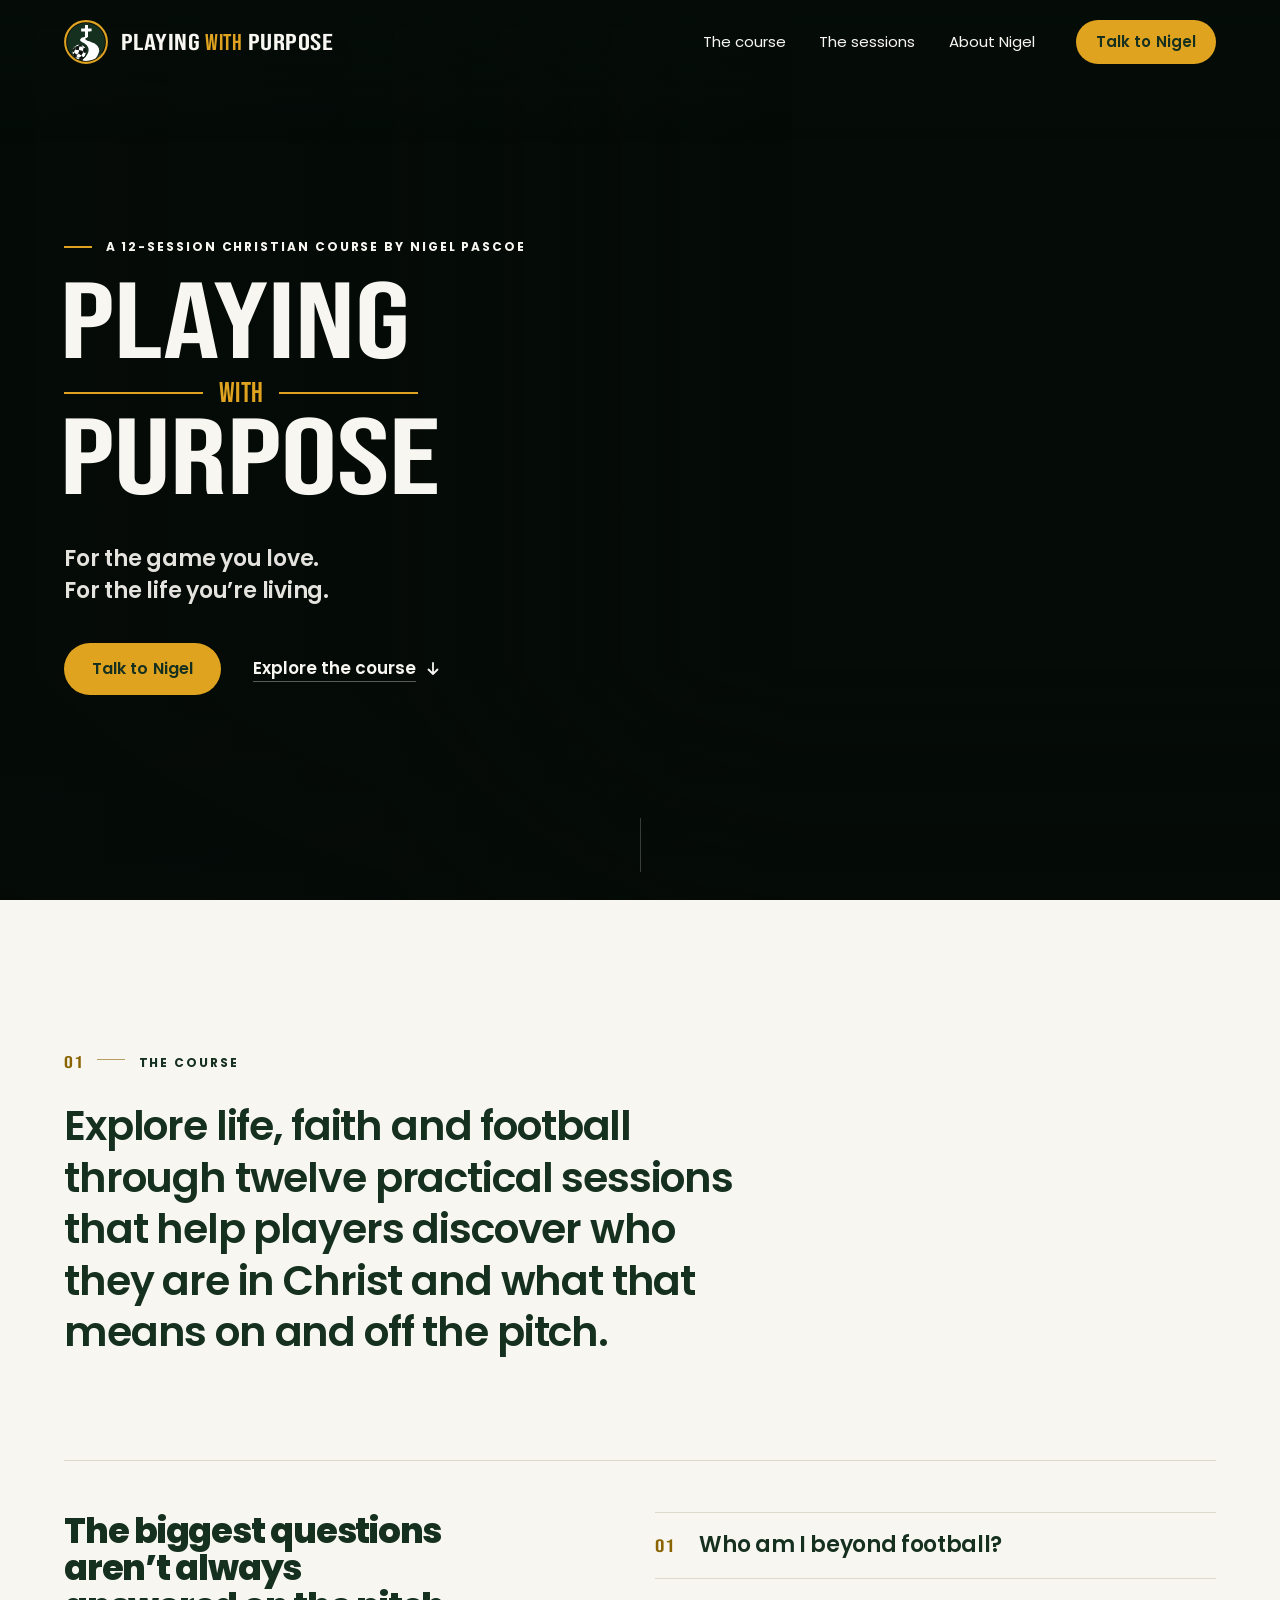
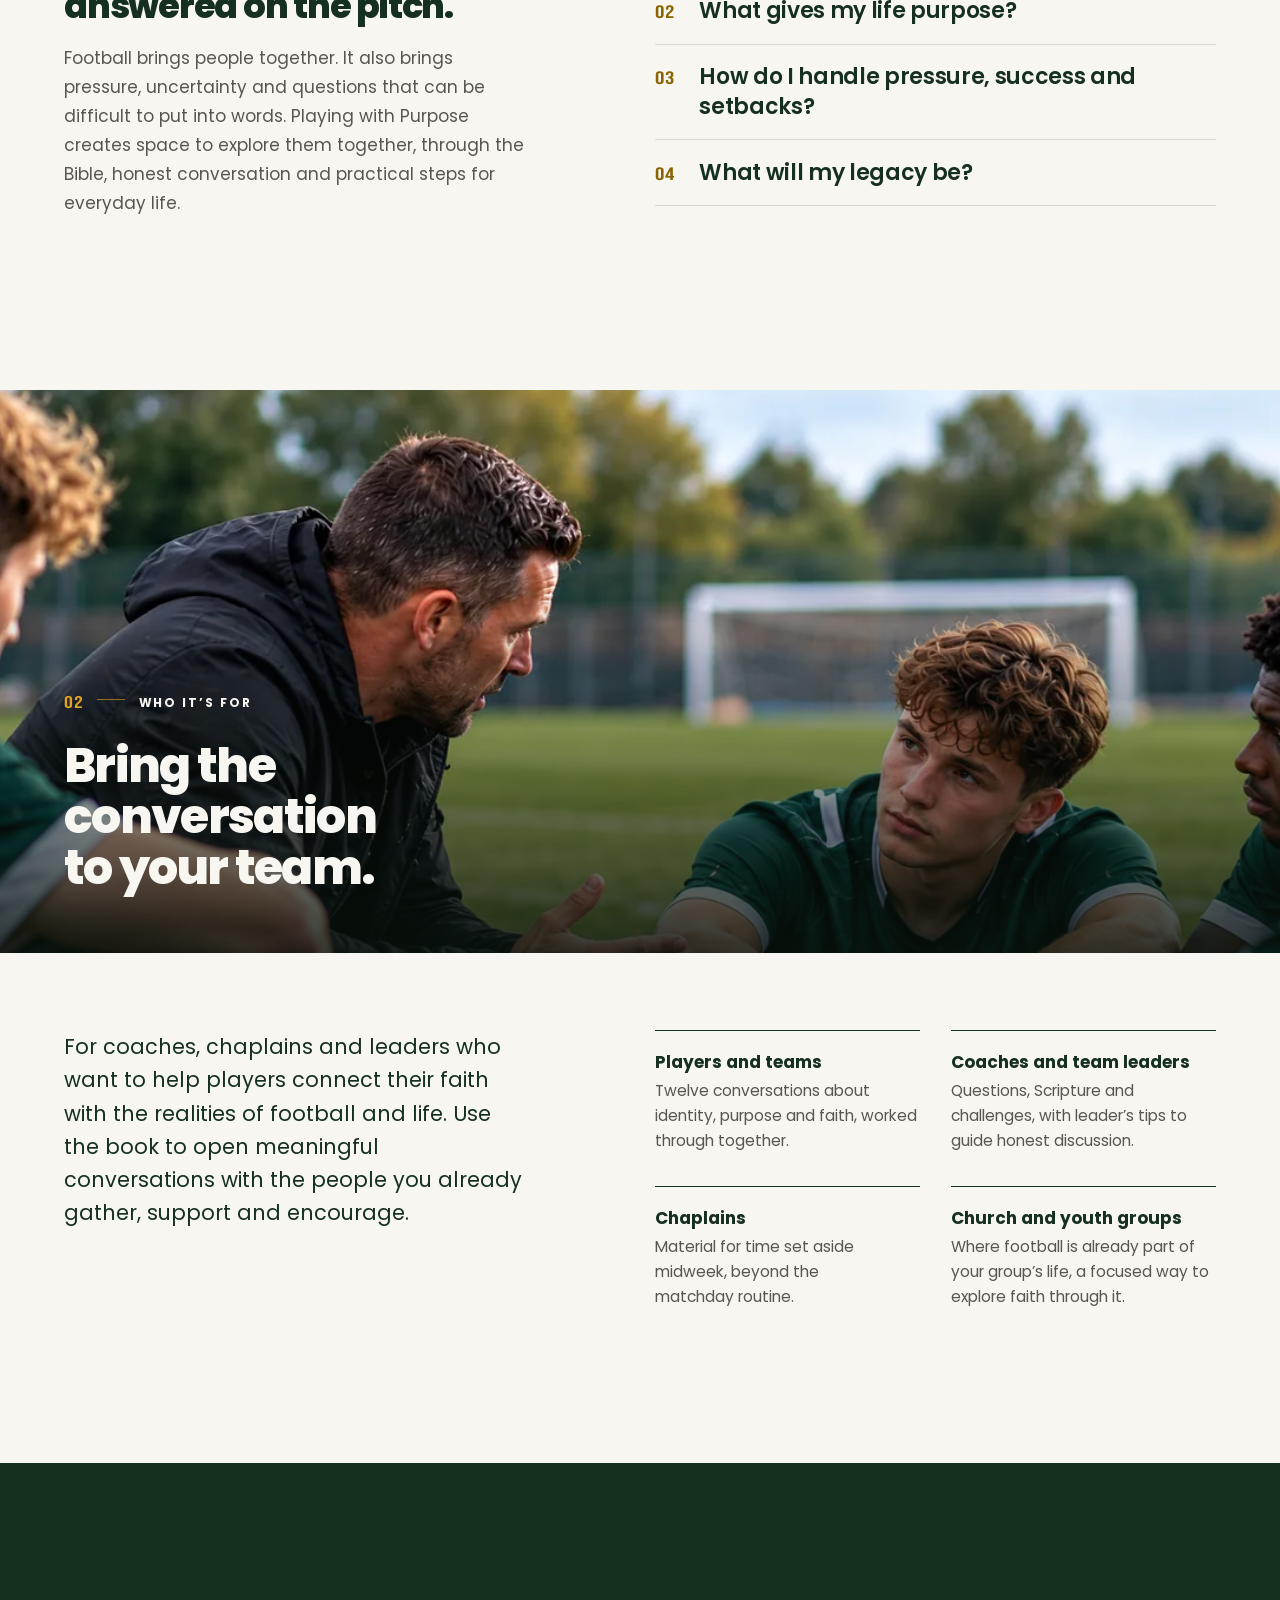
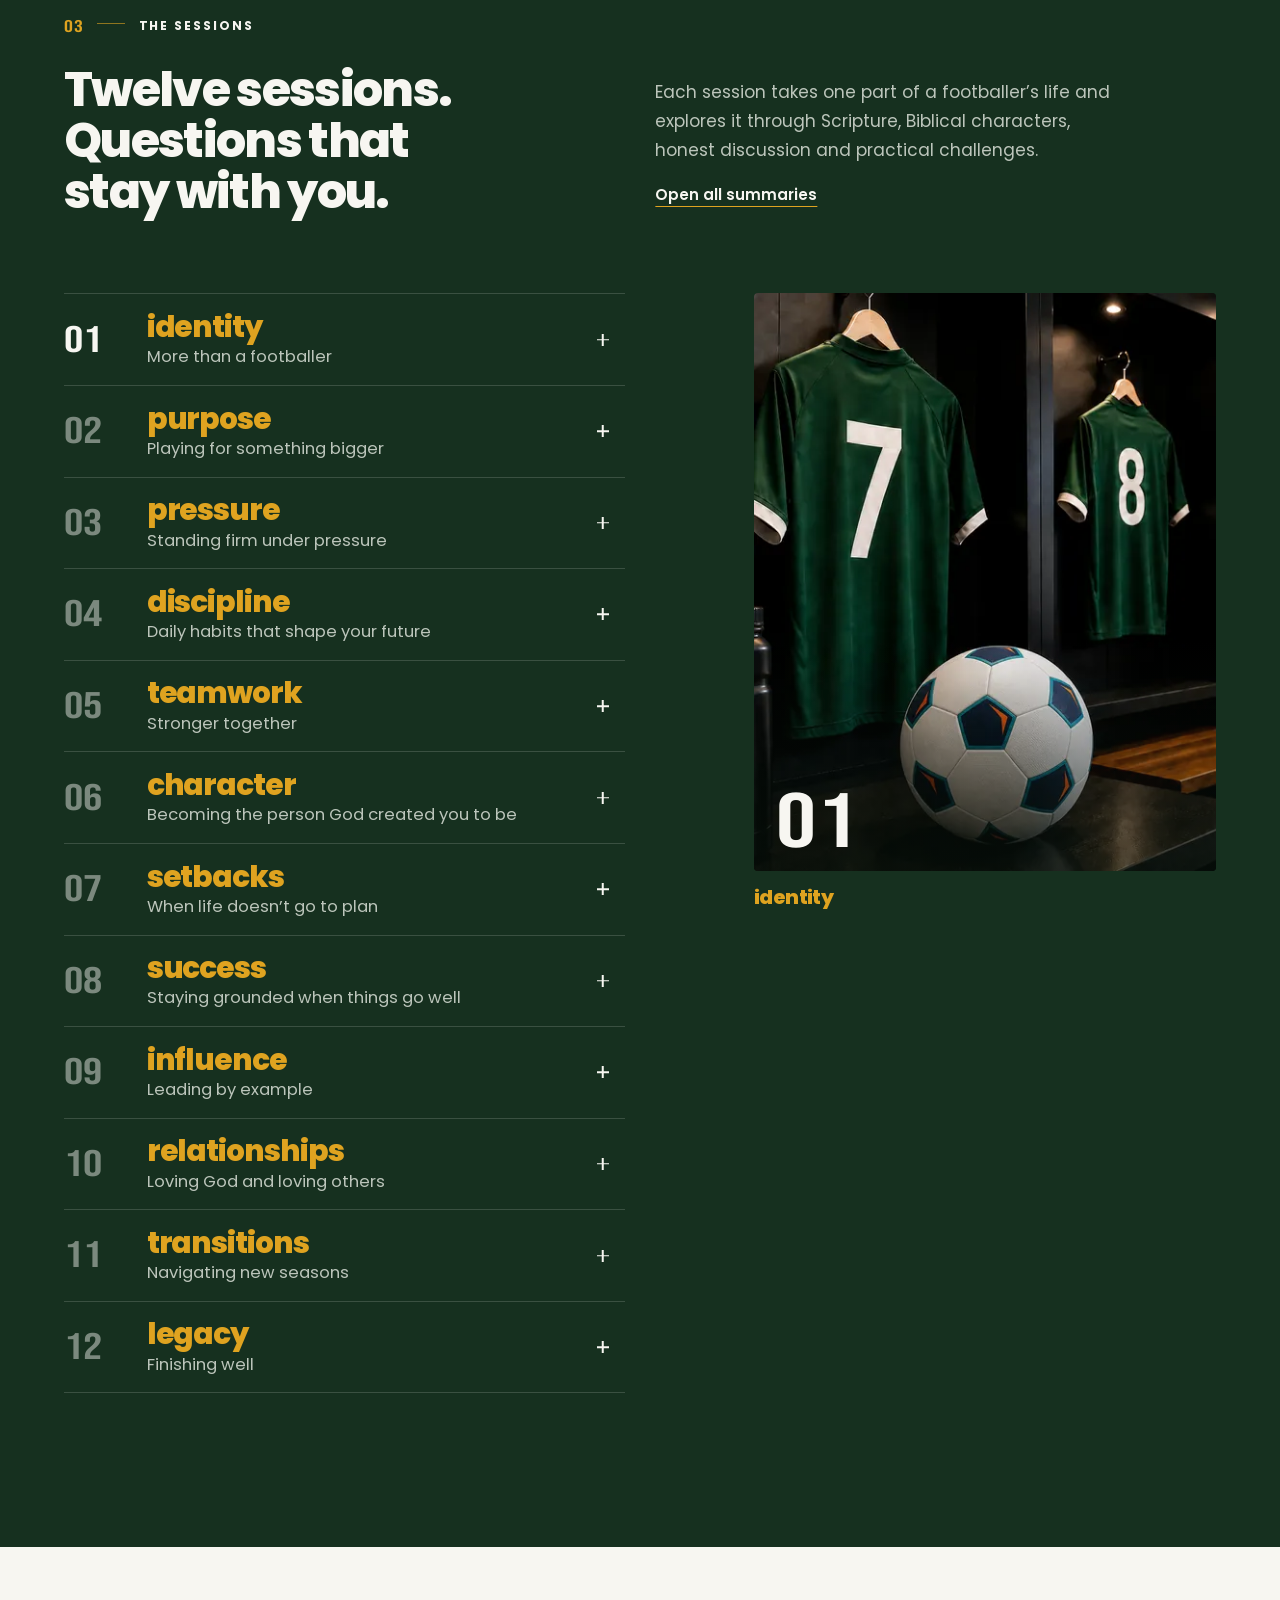
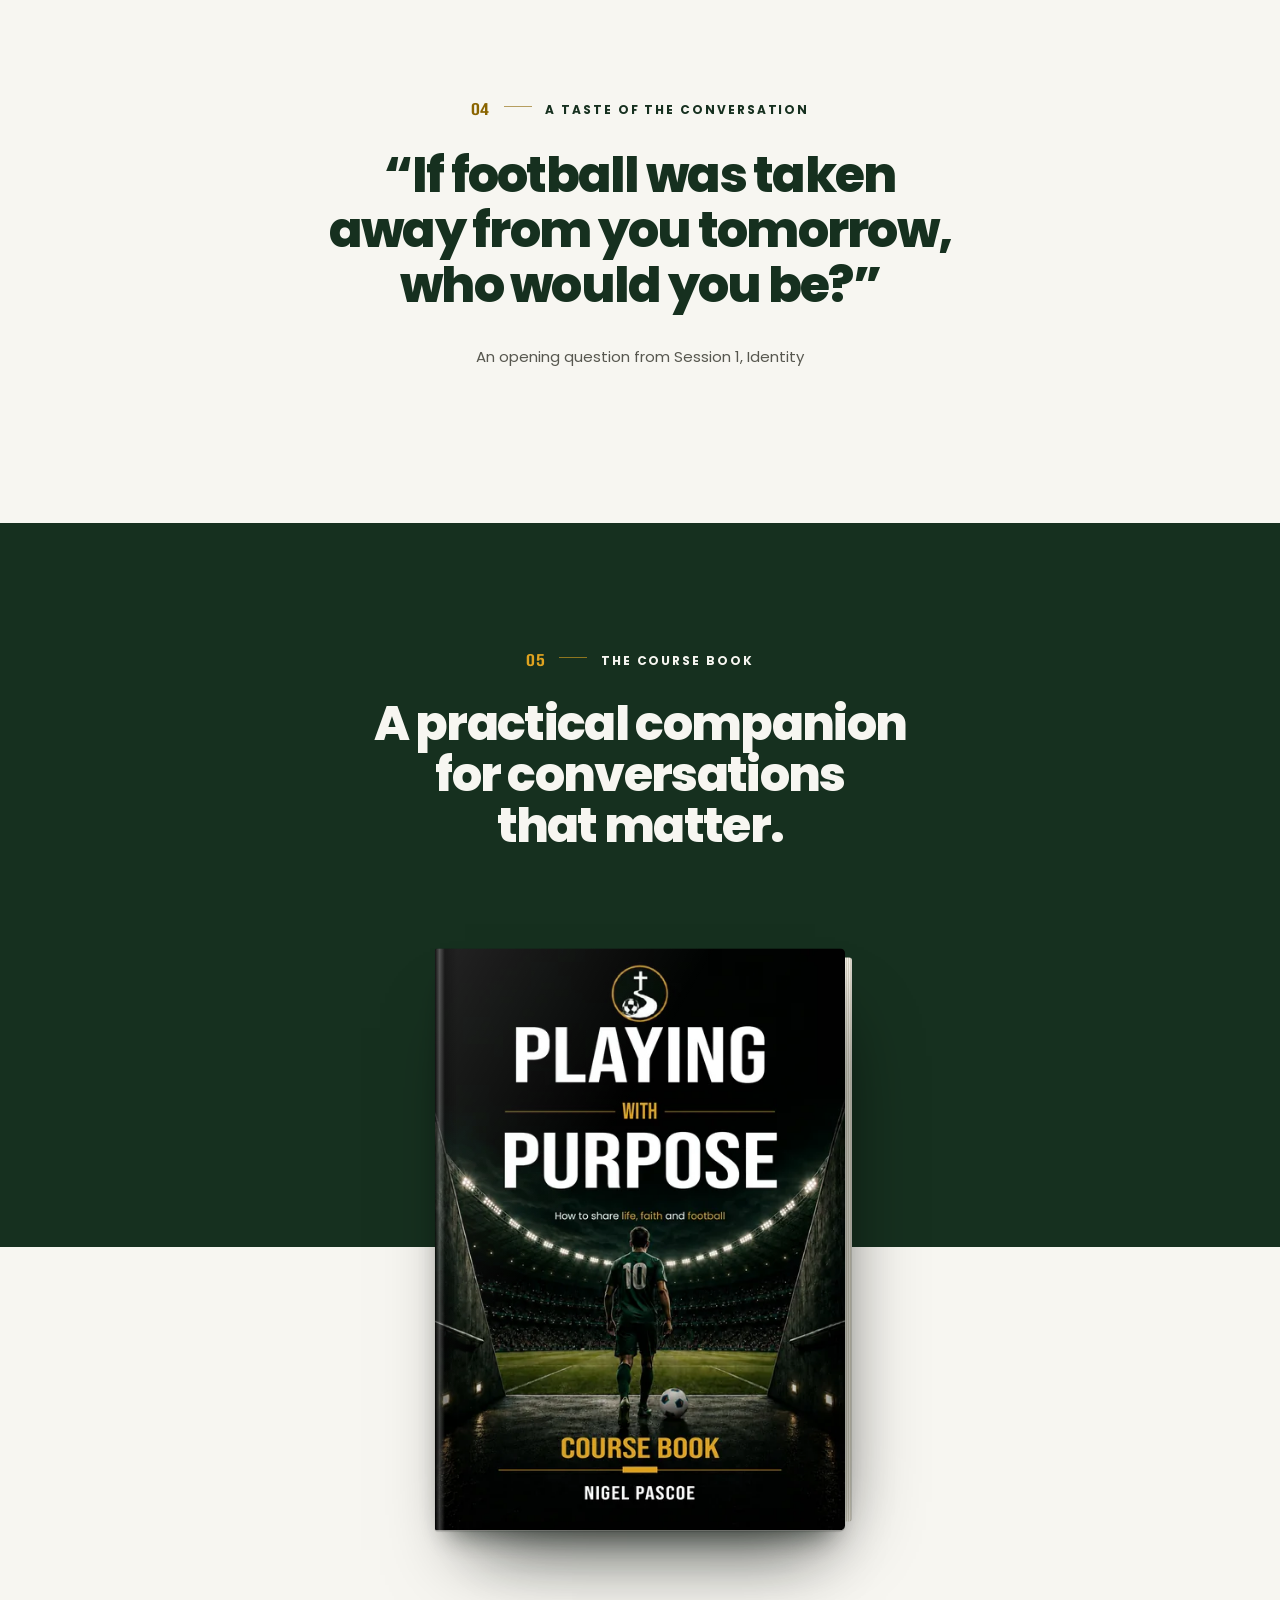
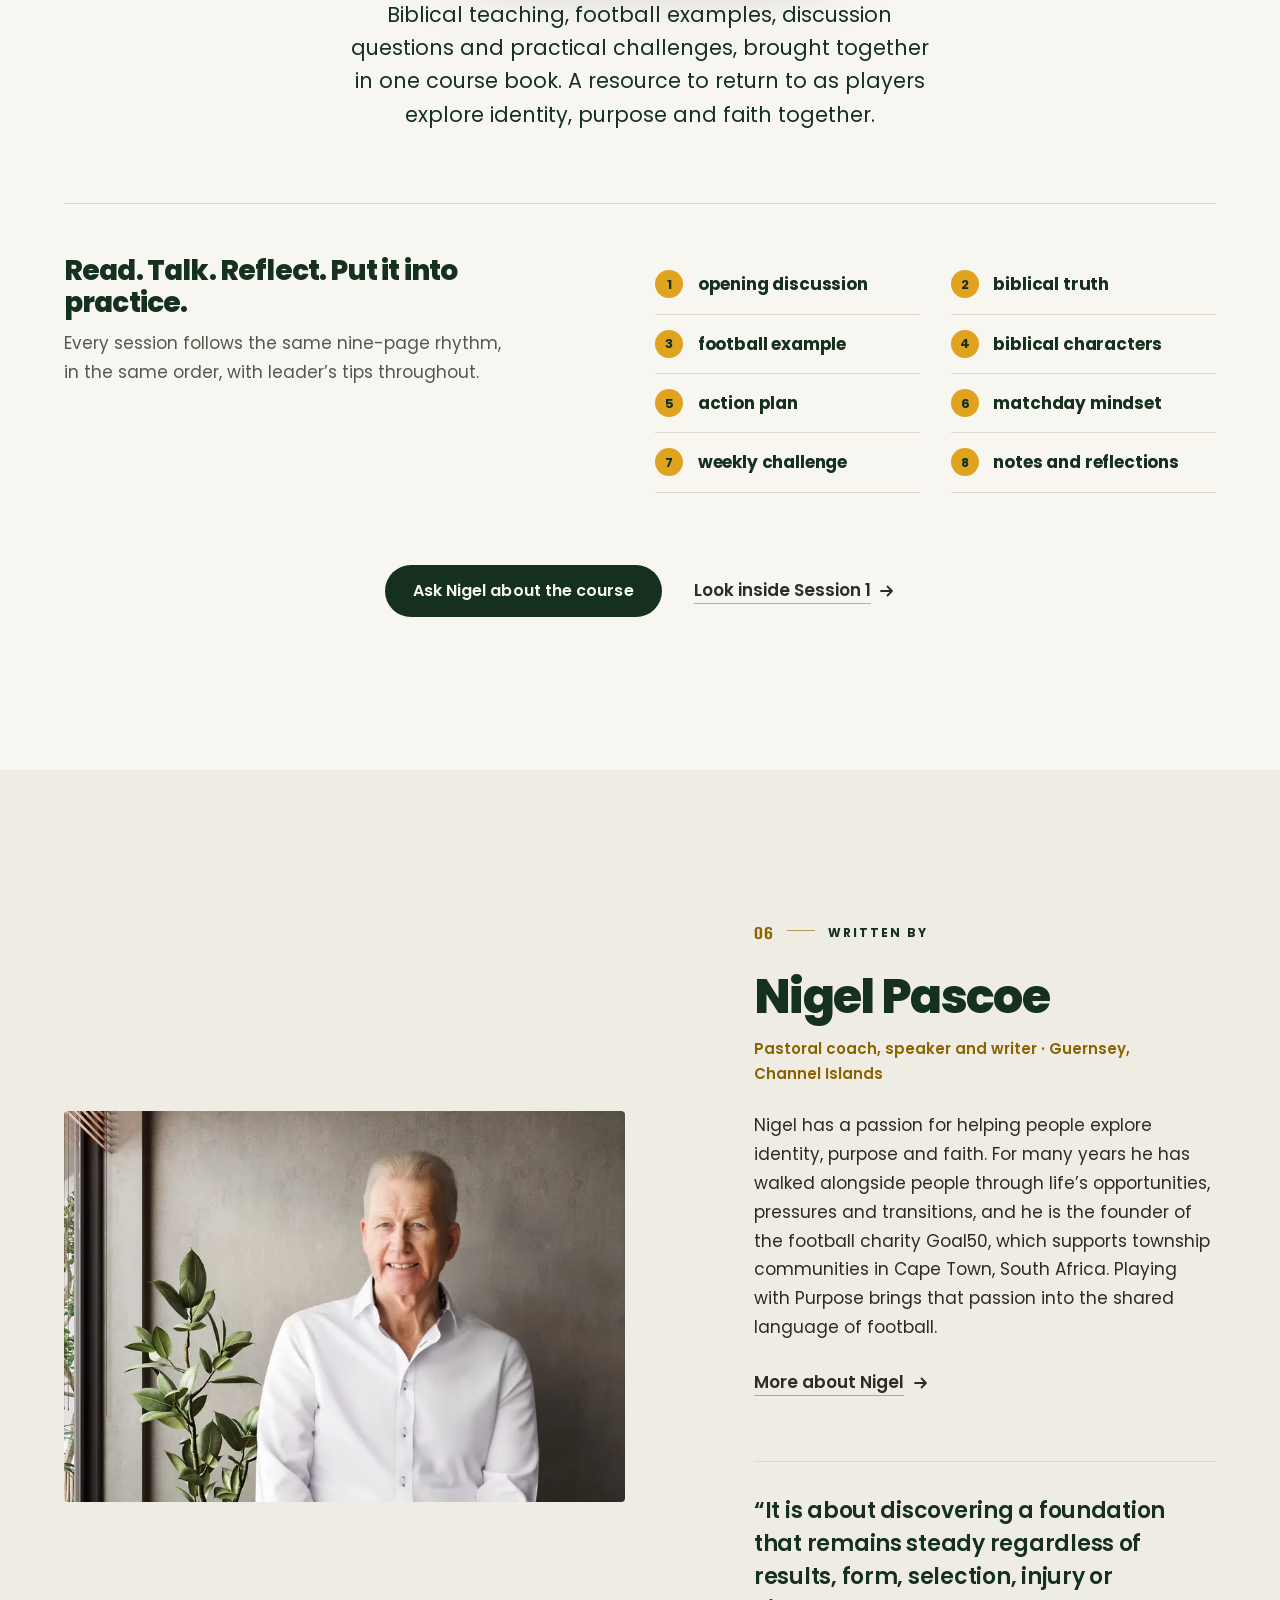
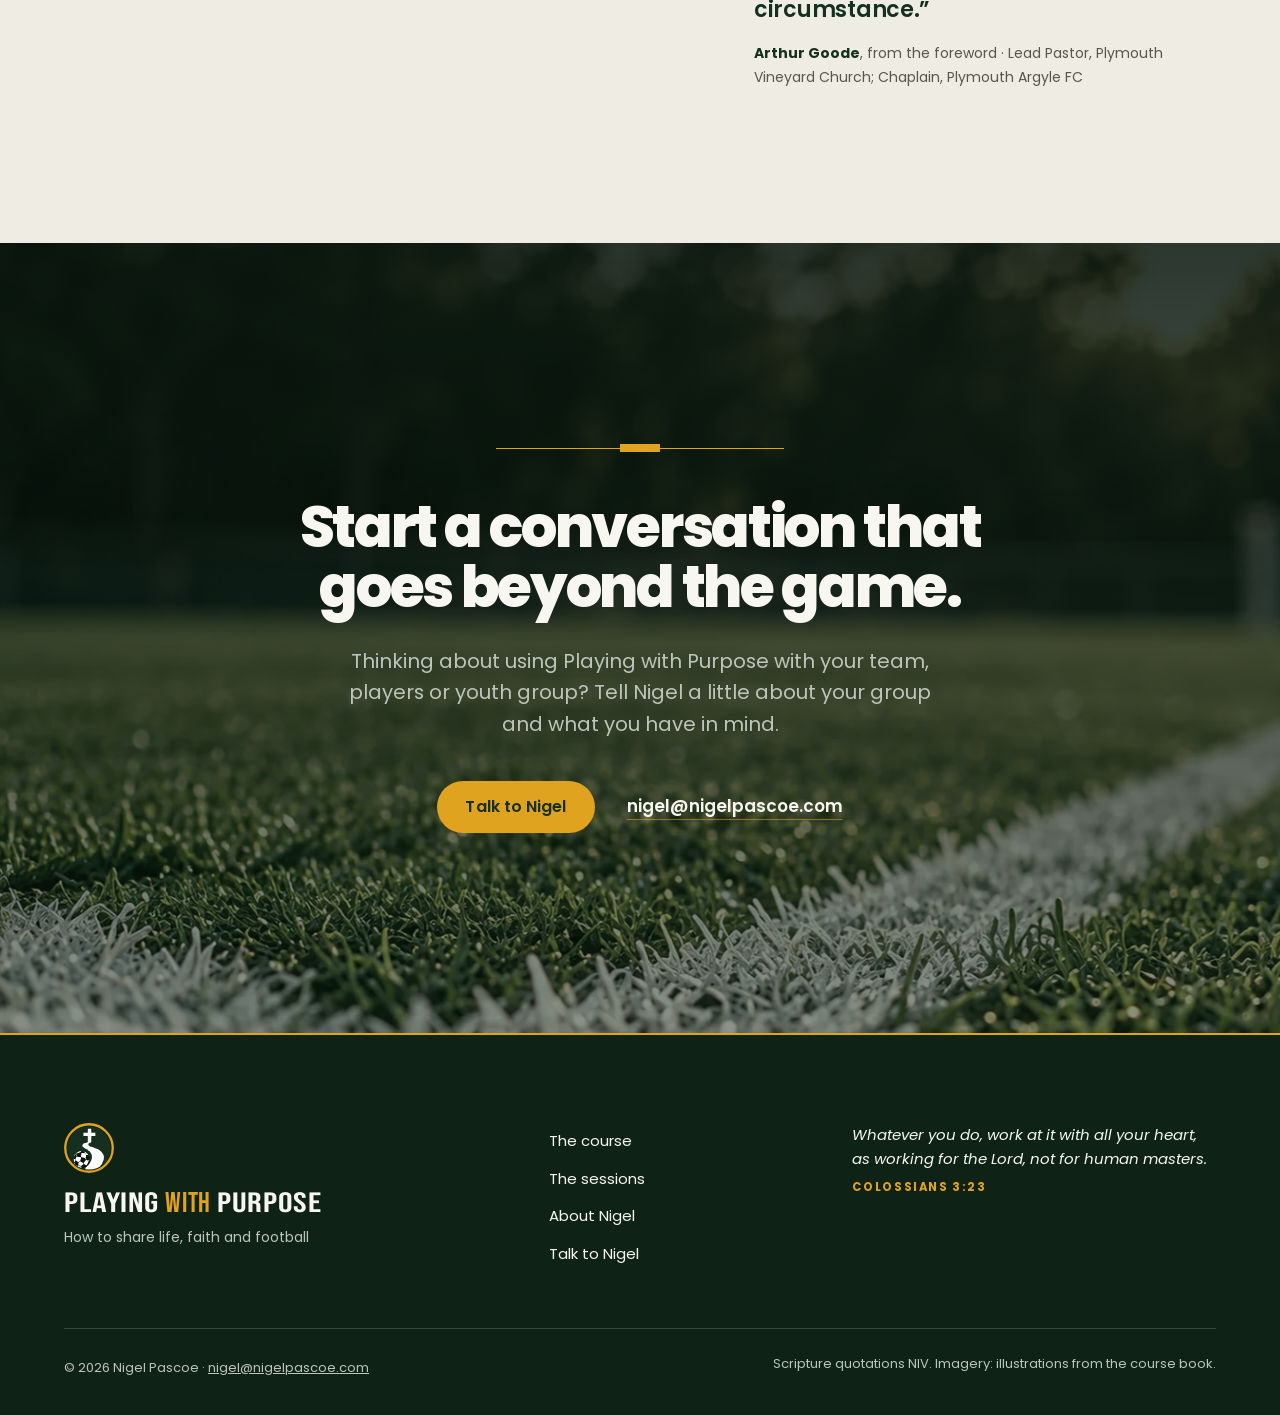
==== index.html @ 1e7538c2 "Playing with Purpose website: preview for Nigel Static three-page site (home, about, contact) for Ni" ====
<!doctype html>
<html lang="en-GB">
<head>
  <meta charset="utf-8">
  <meta name="viewport" content="width=device-width, initial-scale=1, viewport-fit=cover">
  <title>Playing with Purpose · A Christian football course by Nigel Pascoe</title>
  <meta name="description" content="Playing with Purpose is a twelve-session Christian course for footballers by Nigel Pascoe. It explores identity, purpose and faith through Scripture, honest conversation and practical steps on and off the pitch.">
  <link rel="canonical" href="https://lukevidamour.github.io/Playing-with-Purpose/">
  <meta name="theme-color" content="#16301F">
  <!-- PREVIEW: keeps the draft out of search results. Remove this line (and the Disallow in robots.txt) at launch. -->
  <meta name="robots" content="noindex, nofollow">

  <meta property="og:type" content="website">
  <meta property="og:site_name" content="Playing with Purpose">
  <meta property="og:title" content="Playing with Purpose · Life, faith and football">
  <meta property="og:description" content="A twelve-session Christian course for footballers by Nigel Pascoe. Talk to Nigel about using it with your team or group.">
  <meta property="og:url" content="https://lukevidamour.github.io/Playing-with-Purpose/">
  <meta property="og:image" content="https://lukevidamour.github.io/Playing-with-Purpose/assets/img/social-card.jpg">
  <meta property="og:image:width" content="1200">
  <meta property="og:image:height" content="630">
  <meta property="og:image:alt" content="Playing with Purpose, a 12-session Christian course by Nigel Pascoe, shown beside the course book cover.">
  <meta property="og:locale" content="en_GB">
  <meta name="twitter:card" content="summary_large_image">

  <link rel="icon" href="favicon.ico" sizes="48x48">
  <link rel="icon" href="favicon.svg" type="image/svg+xml">
  <link rel="apple-touch-icon" href="apple-touch-icon.png">
  <link rel="manifest" href="site.webmanifest">

  <link rel="preload" href="assets/fonts/pwp-cover-display.woff2" as="font" type="font/woff2" crossorigin>
  <link rel="preload" href="assets/fonts/poppins-800.woff2" as="font" type="font/woff2" crossorigin>
  <link rel="preload" href="assets/fonts/poppins-400.woff2" as="font" type="font/woff2" crossorigin>
  <link rel="preload" as="image" type="image/webp" href="assets/img/hero-banner-1600.webp" imagesrcset="assets/img/hero-banner-960.webp 960w, assets/img/hero-banner-1600.webp 1600w, assets/img/hero-banner-2400.webp 2400w" imagesizes="100vw" media="(min-width: 768px)" fetchpriority="high">
  <link rel="preload" as="image" type="image/webp" href="assets/img/hero-cover-portrait-1054.webp" imagesrcset="assets/img/hero-cover-portrait-640.webp 640w, assets/img/hero-cover-portrait-1054.webp 1054w" imagesizes="100vw" media="(max-width: 767.98px)" fetchpriority="high">
  <link rel="stylesheet" href="assets/css/site.css?v=9">
  <script>document.documentElement.classList.add('js')</script>
  <script src="assets/js/vendor/lenis.min.js?v=1.3.26" defer></script>
  <script src="assets/js/site.js?v=6" defer></script>
</head>
<body class="page-home">
  <a class="skip-link" href="#main">Skip to content</a>

  <!-- ============ HEADER (shared across pages: keep links in sync) ============ -->
  <header class="site-header" data-header>
    <div class="site-header__inner wrap">
      <a class="brand" href="./" aria-label="Playing with Purpose, home">
        <img class="brand__mark" src="assets/img/logo.svg" alt="" width="44" height="44">
        <span class="brand__word" aria-hidden="true">Playing <span class="brand__with">with</span> Purpose</span>
      </a>
      <nav class="site-nav" aria-label="Main">
        <a class="btn btn--gold btn--small site-nav__quick" href="contact/">Talk to Nigel</a>
        <button class="site-nav__toggle" type="button" aria-expanded="false" aria-controls="site-menu" data-menu-toggle>
          <span class="site-nav__toggle-label">Menu</span>
          <span class="site-nav__toggle-icon" aria-hidden="true"><span></span><span></span></span>
        </button>
        <div class="site-nav__menu" id="site-menu" data-menu>
          <ul class="site-nav__list">
            <li><a class="site-nav__link" href="#course">The course</a></li>
            <li><a class="site-nav__link" href="#sessions">The sessions</a></li>
            <li><a class="site-nav__link" href="about/">About Nigel</a></li>
            <li class="site-nav__cta-item"><a class="btn btn--gold btn--small" href="contact/">Talk to Nigel</a></li>
          </ul>
          <p class="site-nav__email">Or email <a href="mailto:nigel@nigelpascoe.com">nigel@nigelpascoe.com</a></p>
        </div>
      </nav>
    </div>
  </header>

  <main id="main" tabindex="-1">

    <!-- ============ 1. HERO ============ -->
    <section class="hero theme-dark" aria-labelledby="hero-title" data-hero>
      <div class="hero__media" data-hero-media>
        <picture>
          <source media="(max-width: 767.98px)" type="image/webp" srcset="assets/img/hero-cover-portrait-640.webp 640w, assets/img/hero-cover-portrait-1054.webp 1054w" sizes="100vw">
          <source media="(max-width: 767.98px)" srcset="assets/img/hero-cover-portrait-640.jpg 640w, assets/img/hero-cover-portrait-1054.jpg 1054w" sizes="100vw">
          <source type="image/webp" srcset="assets/img/hero-banner-960.webp 960w, assets/img/hero-banner-1600.webp 1600w, assets/img/hero-banner-2400.webp 2400w" sizes="100vw">
          <img class="hero__img" src="assets/img/hero-banner-1600.jpg" srcset="assets/img/hero-banner-960.jpg 960w, assets/img/hero-banner-1600.jpg 1600w, assets/img/hero-banner-2400.jpg 2400w" sizes="100vw" width="2400" height="1200" alt="A footballer in a green number 10 shirt stands at the mouth of the tunnel, looking out at a floodlit stadium." fetchpriority="high" decoding="async">
        </picture>
      </div>
      <div class="hero__inner wrap" data-hero-inner>
        <div class="hero__title">
          <p class="eyebrow hero__eyebrow">A 12-session Christian course by Nigel Pascoe</p>
          <h1 class="lockup" id="hero-title">
            <span class="lockup__word lockup__word--1">Playing</span>
            <span class="lockup__with"><span class="lockup__rule lockup__rule--a" aria-hidden="true"></span><span class="lockup__with-text">with</span><span class="lockup__rule lockup__rule--b" aria-hidden="true"></span></span>
            <span class="lockup__word lockup__word--2">Purpose</span>
          </h1>
        </div>
        <div class="hero__deck">
          <p class="hero__headline">For the game you love.<br> For the life you’re living.</p>
          <div class="hero__actions">
            <a class="btn btn--gold" href="contact/">Talk to Nigel</a>
            <a class="link-arrow" href="#course">Explore the course <svg class="link-arrow__icon" viewBox="0 0 16 16" aria-hidden="true"><path d="M8 2v11M3.5 8.5 8 13l4.5-4.5"/></svg></a>
          </div>
        </div>
      </div>
      <a class="hero__scroll" href="#course" tabindex="-1" aria-hidden="true"><span></span></a>
    </section>

    <!-- ============ 2. THE COURSE ============ -->
    <section class="intro" id="course" aria-labelledby="intro-title">
      <div class="wrap">
        <p class="eyebrow eyebrow--folio"><span class="eyebrow__num">01</span>The course</p>
        <p class="intro__statement" data-reveal>Explore life, faith and football through twelve practical sessions that help players discover who they are in Christ and what that means on and off the pitch.</p>
        <div class="intro__grid">
          <div class="intro__why" data-reveal>
            <h2 class="h-section" id="intro-title">The biggest questions aren’t always answered on the pitch.</h2>
            <p>Football brings people together. It also brings pressure, uncertainty and questions that can be difficult to put into words. Playing with Purpose creates space to explore them together, through the Bible, honest conversation and practical steps for everyday life.</p>
          </div>
          <ol class="intro__questions" aria-label="Questions the course explores" data-reveal-group>
            <li><span class="intro__num" aria-hidden="true">01</span>Who am I beyond football?</li>
            <li><span class="intro__num" aria-hidden="true">02</span>What gives my life purpose?</li>
            <li><span class="intro__num" aria-hidden="true">03</span>How do I handle pressure, success and setbacks?</li>
            <li><span class="intro__num" aria-hidden="true">04</span>What will my legacy be?</li>
          </ol>
        </div>
      </div>
    </section>

    <!-- ============ 3. WHO IT IS FOR ============ -->
    <section class="who" aria-labelledby="who-title">
      <div class="who__band" data-parallax="0.08">
        <picture>
          <source type="image/webp" srcset="assets/img/coach-conversation-960.webp 960w, assets/img/coach-conversation-1500.webp 1500w, assets/img/coach-conversation-2100.webp 2100w" sizes="100vw">
          <img src="assets/img/coach-conversation-1500.jpg" srcset="assets/img/coach-conversation-960.jpg 960w, assets/img/coach-conversation-1500.jpg 1500w, assets/img/coach-conversation-2100.jpg 2100w" sizes="100vw" width="2100" height="749" alt="A coach crouches on the training pitch, talking with a small group of players in green kit." loading="lazy" decoding="async">
        </picture>
        <div class="who__band-text wrap">
          <p class="eyebrow eyebrow--folio"><span class="eyebrow__num">02</span>Who it’s for</p>
          <h2 class="h-section" id="who-title">Bring the conversation to your team.</h2>
        </div>
      </div>
      <div class="wrap who__body">
        <p class="who__lead" data-reveal>For coaches, chaplains and leaders who want to help players connect their faith with the realities of football and life. Use the book to open meaningful conversations with the people you already gather, support and encourage.</p>
        <ul class="audience" aria-label="Who the course is for" data-reveal-group>
          <li><h3 class="audience__title">Players and teams</h3><p>Twelve conversations about identity, purpose and faith, worked through together.</p></li>
          <li><h3 class="audience__title">Coaches and team leaders</h3><p>Questions, Scripture and challenges, with leader’s tips to guide honest discussion.</p></li>
          <li><h3 class="audience__title">Chaplains</h3><p>Material for time set aside midweek, beyond the matchday routine.</p></li>
          <li><h3 class="audience__title">Church and youth groups</h3><p>Where football is already part of your group’s life, a focused way to explore faith through it.</p></li>
        </ul>
      </div>
    </section>

    <!-- ============ 4. THE TWELVE SESSIONS ============ -->
    <section class="sessions theme-dark" id="sessions" aria-labelledby="sessions-title">
      <div class="wrap">
        <header class="section-head">
          <p class="eyebrow eyebrow--folio"><span class="eyebrow__num">03</span>The sessions</p>
          <h2 class="h-section" id="sessions-title">Twelve sessions. Questions that stay with you.</h2>
          <div class="section-head__aside">
            <p class="section-head__intro">Each session takes one part of a footballer’s life and explores it through Scripture, Biblical characters, honest discussion and practical challenges.</p>
            <button class="text-button" type="button" data-sessions-toggle aria-controls="session-list">Open all summaries</button>
          </div>
        </header>

        <div class="sessions__body">
          <ol class="session-list" id="session-list">
            <!-- To edit a session: change the theme, subtitle, summary, characters, key verse and big idea below. -->
            <li class="session" data-session="01">
              <details class="session__details">
                <summary class="session__summary">
                  <span class="session__num" aria-hidden="true">01</span>
                  <span class="session__titles">
                    <span class="session__theme"><span class="visually-hidden">Session 1: </span>identity</span>
                    <span class="session__subtitle">More than a footballer</span>
                  </span>
                  <span class="session__icon" aria-hidden="true"></span>
                </summary>
                <div class="session__panel">
                  <p>Shirt numbers, positions and form all change. This opening session helps players see that their identity is found in being God’s child, not in their last game, their stats or what other people say about them.</p>
                  <dl class="session__facts">
                    <div><dt>In the Bible</dt><dd>David, Jeremiah and Peter</dd></div>
                    <div><dt>Key verse</dt><dd>Ephesians 2:10</dd></div>
                  </dl>
                  <p class="session__idea"><span class="session__idea-label">Big idea</span> You are more than a footballer – you are God’s child with a purpose.</p>
                </div>
              </details>
            </li>
            <li class="session" data-session="02">
              <details class="session__details">
                <summary class="session__summary">
                  <span class="session__num" aria-hidden="true">02</span>
                  <span class="session__titles">
                    <span class="session__theme"><span class="visually-hidden">Session 2: </span>purpose</span>
                    <span class="session__subtitle">Playing for something bigger</span>
                  </span>
                  <span class="session__icon" aria-hidden="true"></span>
                </summary>
                <div class="session__panel">
                  <p>Why did you first start playing? Players look at football as a gift from God and wrestle with a bigger question: why has God given me this gift?</p>
                  <dl class="session__facts">
                    <div><dt>In the Bible</dt><dd>David, Paul and Esther</dd></div>
                    <div><dt>Key verse</dt><dd>John 10:10</dd></div>
                  </dl>
                  <p class="session__idea"><span class="session__idea-label">Big idea</span> When you know your purpose, you play with focus, passion and eternal perspective.</p>
                </div>
              </details>
            </li>
            <li class="session" data-session="03">
              <details class="session__details">
                <summary class="session__summary">
                  <span class="session__num" aria-hidden="true">03</span>
                  <span class="session__titles">
                    <span class="session__theme"><span class="visually-hidden">Session 3: </span>pressure</span>
                    <span class="session__subtitle">Standing firm under pressure</span>
                  </span>
                  <span class="session__icon" aria-hidden="true"></span>
                </summary>
                <div class="session__panel">
                  <p>Fighting for a place, recovering from injury, taking a decisive penalty, living up to expectations. Players talk honestly about pressure and discover how God’s presence and truth bring strength and peace.</p>
                  <dl class="session__facts">
                    <div><dt>In the Bible</dt><dd>David, Peter and Daniel</dd></div>
                    <div><dt>Key verse</dt><dd>Isaiah 41:10</dd></div>
                  </dl>
                  <p class="session__idea"><span class="session__idea-label">Big idea</span> Pressure may reveal your character, but it does not define your identity.</p>
                </div>
              </details>
            </li>
            <li class="session" data-session="04">
              <details class="session__details">
                <summary class="session__summary">
                  <span class="session__num" aria-hidden="true">04</span>
                  <span class="session__titles">
                    <span class="session__theme"><span class="visually-hidden">Session 4: </span>discipline</span>
                    <span class="session__subtitle">Daily habits that shape your future</span>
                  </span>
                  <span class="session__icon" aria-hidden="true"></span>
                </summary>
                <div class="session__panel">
                  <p>Growth requires training, and spiritual growth requires spiritual discipline. Players consider the small, faithful habits that shape life on and off the pitch.</p>
                  <dl class="session__facts">
                    <div><dt>In the Bible</dt><dd>Daniel, Joseph, Paul and Jesus</dd></div>
                    <div><dt>Key verse</dt><dd>1 Timothy 4:7</dd></div>
                  </dl>
                  <p class="session__idea"><span class="session__idea-label">Big idea</span> Discipline today creates the strength, character and consistency of tomorrow.</p>
                </div>
              </details>
            </li>
            <li class="session" data-session="05">
              <details class="session__details">
                <summary class="session__summary">
                  <span class="session__num" aria-hidden="true">05</span>
                  <span class="session__titles">
                    <span class="session__theme"><span class="visually-hidden">Session 5: </span>teamwork</span>
                    <span class="session__subtitle">Stronger together</span>
                  </span>
                  <span class="session__icon" aria-hidden="true"></span>
                </summary>
                <div class="session__panel">
                  <p>What makes a great team, and why can talented teams still fail? Players explore unity, humility and serving others, and how to support and encourage the people around them.</p>
                  <dl class="session__facts">
                    <div><dt>In the Bible</dt><dd>Moses and Aaron, David and his men, Paul and his companions</dd></div>
                    <div><dt>Key verse</dt><dd>Ecclesiastes 4:9</dd></div>
                  </dl>
                  <p class="session__idea"><span class="session__idea-label">Big idea</span> We are better together – playing for something bigger than ourselves.</p>
                </div>
              </details>
            </li>
            <li class="session" data-session="06">
              <details class="session__details">
                <summary class="session__summary">
                  <span class="session__num" aria-hidden="true">06</span>
                  <span class="session__titles">
                    <span class="session__theme"><span class="visually-hidden">Session 6: </span>character</span>
                    <span class="session__subtitle">Becoming the person God created you to be</span>
                  </span>
                  <span class="session__icon" aria-hidden="true"></span>
                </summary>
                <div class="session__panel">
                  <p>Character is revealed not just in the highs, but in everyday choices. Players look at courage, integrity and faithfulness, and at who they are when no one is watching.</p>
                  <dl class="session__facts">
                    <div><dt>In the Bible</dt><dd>David, Joseph and Daniel</dd></div>
                    <div><dt>Key verse</dt><dd>Matthew 5:16</dd></div>
                  </dl>
                  <p class="session__idea"><span class="session__idea-label">Big idea</span> True character is about who you are when no one is watching.</p>
                </div>
              </details>
            </li>
            <li class="session" data-session="07">
              <details class="session__details">
                <summary class="session__summary">
                  <span class="session__num" aria-hidden="true">07</span>
                  <span class="session__titles">
                    <span class="session__theme"><span class="visually-hidden">Session 7: </span>setbacks</span>
                    <span class="session__subtitle">When life doesn’t go to plan</span>
                  </span>
                  <span class="session__icon" aria-hidden="true"></span>
                </summary>
                <div class="session__panel">
                  <p>A poor performance, an injury, being left out of the team. Players reflect honestly on setbacks and see how God can use even the hardest seasons to shape character and deepen trust.</p>
                  <dl class="session__facts">
                    <div><dt>In the Bible</dt><dd>Joseph</dd></div>
                    <div><dt>Key verse</dt><dd>2 Corinthians 4:8–9</dd></div>
                  </dl>
                  <p class="session__idea"><span class="session__idea-label">Big idea</span> Setbacks can build resilience, deepen trust in God and prepare you for what’s next.</p>
                </div>
              </details>
            </li>
            <li class="session" data-session="08">
              <details class="session__details">
                <summary class="session__summary">
                  <span class="session__num" aria-hidden="true">08</span>
                  <span class="session__titles">
                    <span class="session__theme"><span class="visually-hidden">Session 8: </span>success</span>
                    <span class="session__subtitle">Staying grounded when things go well</span>
                  </span>
                  <span class="session__icon" aria-hidden="true"></span>
                </summary>
                <div class="session__panel">
                  <p>Is success winning, trophies and recognition, or something more? Players explore success as faithfulness: using their gifts well and making a lasting, positive difference to others.</p>
                  <dl class="session__facts">
                    <div><dt>In the Bible</dt><dd>Daniel</dd></div>
                    <div><dt>Key verse</dt><dd>Colossians 3:23</dd></div>
                  </dl>
                  <p class="session__idea"><span class="session__idea-label">Big idea</span> Success in God’s eyes is not just about what you achieve, but who you become.</p>
                </div>
              </details>
            </li>
            <li class="session" data-session="09">
              <details class="session__details">
                <summary class="session__summary">
                  <span class="session__num" aria-hidden="true">09</span>
                  <span class="session__titles">
                    <span class="session__theme"><span class="visually-hidden">Session 9: </span>influence</span>
                    <span class="session__subtitle">Leading by example</span>
                  </span>
                  <span class="session__icon" aria-hidden="true"></span>
                </summary>
                <div class="session__panel">
                  <p>Every player has influence: in the team, at the club, at home and online. Players consider how their words, actions and example can point others to God.</p>
                  <dl class="session__facts">
                    <div><dt>In the Bible</dt><dd>Daniel</dd></div>
                    <div><dt>Key verse</dt><dd>Matthew 5:16</dd></div>
                  </dl>
                  <p class="session__idea"><span class="session__idea-label">Big idea</span> You can make a difference for God wherever you are – in the dressing room, on the pitch and in everyday life.</p>
                </div>
              </details>
            </li>
            <li class="session" data-session="10">
              <details class="session__details">
                <summary class="session__summary">
                  <span class="session__num" aria-hidden="true">10</span>
                  <span class="session__titles">
                    <span class="session__theme"><span class="visually-hidden">Session 10: </span>relationships</span>
                    <span class="session__subtitle">Loving God and loving others</span>
                  </span>
                  <span class="session__icon" aria-hidden="true"></span>
                </summary>
                <div class="session__panel">
                  <p>The people around us shape us. Players explore what makes a good teammate and friend, and how to build relationships that honour God and reflect His love.</p>
                  <dl class="session__facts">
                    <div><dt>In the Bible</dt><dd>David and Jonathan</dd></div>
                    <div><dt>Key verse</dt><dd>Proverbs 17:17</dd></div>
                  </dl>
                  <p class="session__idea"><span class="session__idea-label">Big idea</span> God uses our relationships to shape us, support us and give us opportunities to make a positive difference for His Kingdom.</p>
                </div>
              </details>
            </li>
            <li class="session" data-session="11">
              <details class="session__details">
                <summary class="session__summary">
                  <span class="session__num" aria-hidden="true">11</span>
                  <span class="session__titles">
                    <span class="session__theme"><span class="visually-hidden">Session 11: </span>transitions</span>
                    <span class="session__subtitle">Navigating new seasons</span>
                  </span>
                  <span class="session__icon" aria-hidden="true"></span>
                </summary>
                <div class="session__panel">
                  <p>Moving clubs, recovering from injury, fighting for a place, thinking about life after football. Players learn to trust the God who never changes through every new season.</p>
                  <dl class="session__facts">
                    <div><dt>In the Bible</dt><dd>Joseph</dd></div>
                    <div><dt>Key verse</dt><dd>Hebrews 13:8</dd></div>
                  </dl>
                  <p class="session__idea"><span class="session__idea-label">Big idea</span> Football seasons come and go, but God is constant.</p>
                </div>
              </details>
            </li>
            <li class="session" data-session="12">
              <details class="session__details">
                <summary class="session__summary">
                  <span class="session__num" aria-hidden="true">12</span>
                  <span class="session__titles">
                    <span class="session__theme"><span class="visually-hidden">Session 12: </span>legacy</span>
                    <span class="session__subtitle">Finishing well</span>
                  </span>
                  <span class="session__icon" aria-hidden="true"></span>
                </summary>
                <div class="session__panel">
                  <p>Football celebrates goals, trophies and records, but what lasts? The final session helps players think beyond their playing days and live now in a way that points people to Jesus.</p>
                  <dl class="session__facts">
                    <div><dt>In the Bible</dt><dd>Joshua and Paul</dd></div>
                    <div><dt>Key verse</dt><dd>Matthew 25:23</dd></div>
                  </dl>
                  <p class="session__idea"><span class="session__idea-label">Big idea</span> Your career will have an ending. Your influence doesn’t have to.</p>
                </div>
              </details>
            </li>
          </ol>

          <figure class="session-visual" aria-hidden="true">
            <div class="session-visual__frame">
              <img class="is-active" data-visual="01" src="assets/img/session-01-480.webp" srcset="assets/img/session-01-480.webp 480w, assets/img/session-01-800.webp 800w" sizes="(min-width: 1024px) 34vw, 1px" width="800" height="1000" alt="" loading="lazy" decoding="async">
              <img data-visual="02" src="assets/img/session-02-480.webp" srcset="assets/img/session-02-480.webp 480w, assets/img/session-02-800.webp 800w" sizes="(min-width: 1024px) 34vw, 1px" width="800" height="1000" alt="" loading="lazy" decoding="async">
              <img data-visual="03" src="assets/img/session-03-480.webp" srcset="assets/img/session-03-480.webp 480w, assets/img/session-03-794.webp 794w" sizes="(min-width: 1024px) 34vw, 1px" width="794" height="992" alt="" loading="lazy" decoding="async">
              <img data-visual="04" src="assets/img/session-04-480.webp" srcset="assets/img/session-04-480.webp 480w, assets/img/session-04-800.webp 800w" sizes="(min-width: 1024px) 34vw, 1px" width="800" height="1000" alt="" loading="lazy" decoding="async">
              <img data-visual="05" src="assets/img/session-05-480.webp" srcset="assets/img/session-05-480.webp 480w, assets/img/session-05-766.webp 766w" sizes="(min-width: 1024px) 34vw, 1px" width="766" height="958" alt="" loading="lazy" decoding="async">
              <img data-visual="06" src="assets/img/session-06-480.webp" srcset="assets/img/session-06-480.webp 480w, assets/img/session-06-800.webp 800w" sizes="(min-width: 1024px) 34vw, 1px" width="800" height="1000" alt="" loading="lazy" decoding="async">
              <img data-visual="07" src="assets/img/session-07-480.webp" srcset="assets/img/session-07-480.webp 480w, assets/img/session-07-732.webp 732w" sizes="(min-width: 1024px) 34vw, 1px" width="732" height="915" alt="" loading="lazy" decoding="async">
              <img data-visual="08" src="assets/img/session-08-480.webp" srcset="assets/img/session-08-480.webp 480w, assets/img/session-08-603.webp 603w" sizes="(min-width: 1024px) 34vw, 1px" width="603" height="754" alt="" loading="lazy" decoding="async">
              <img data-visual="09" src="assets/img/session-09-480.webp" srcset="assets/img/session-09-480.webp 480w, assets/img/session-09-790.webp 790w" sizes="(min-width: 1024px) 34vw, 1px" width="790" height="987" alt="" loading="lazy" decoding="async">
              <img data-visual="10" src="assets/img/session-10-480.webp" srcset="assets/img/session-10-480.webp 480w, assets/img/session-10-800.webp 800w" sizes="(min-width: 1024px) 34vw, 1px" width="800" height="1000" alt="" loading="lazy" decoding="async">
              <img data-visual="11" src="assets/img/session-11-480.webp" srcset="assets/img/session-11-480.webp 480w, assets/img/session-11-800.webp 800w" sizes="(min-width: 1024px) 34vw, 1px" width="800" height="1000" alt="" loading="lazy" decoding="async">
              <img data-visual="12" src="assets/img/session-12-480.webp" srcset="assets/img/session-12-480.webp 480w, assets/img/session-12-800.webp 800w" sizes="(min-width: 1024px) 34vw, 1px" width="800" height="1000" alt="" loading="lazy" decoding="async">
              <span class="session-visual__num" data-visual-num>01</span>
            </div>
            <figcaption class="session-visual__caption"><span data-visual-theme>identity</span></figcaption>
          </figure>
        </div>
      </div>
    </section>

    <!-- ============ 5. A TASTE OF THE CONVERSATION ============ -->
    <section class="taste" aria-labelledby="taste-title">
      <div class="wrap taste__inner">
        <h2 class="eyebrow eyebrow--folio eyebrow--centre" id="taste-title"><span class="eyebrow__num">04</span>A taste of the conversation</h2>
        <figure class="taste__figure" data-reveal>
          <blockquote class="taste__quote"><p>“If football was taken away from you tomorrow, who would you be?”</p></blockquote>
          <figcaption class="taste__cite">An opening question from Session 1, Identity</figcaption>
        </figure>
      </div>
    </section>

    <!-- ============ 6. THE COURSE BOOK ============ -->
    <section class="book" id="how-it-works" aria-labelledby="book-title">
      <div class="book__band theme-dark">
        <div class="wrap book__band-inner">
          <p class="eyebrow eyebrow--folio eyebrow--centre"><span class="eyebrow__num">05</span>The course book</p>
          <h2 class="h-section" id="book-title" data-reveal>A practical companion for conversations that matter.</h2>
        </div>
      </div>
      <div class="book__stage">
        <figure class="book-mockup" data-parallax-self="-0.05">
          <div class="book-mockup__object">
            <picture>
              <source type="image/webp" srcset="assets/img/book-cover-480.webp 480w, assets/img/book-cover-760.webp 760w, assets/img/book-cover-1056.webp 1056w" sizes="(min-width: 1440px) 460px, (min-width: 768px) 32vw, 68vw">
              <img src="assets/img/book-cover-760.jpg" srcset="assets/img/book-cover-480.jpg 480w, assets/img/book-cover-760.jpg 760w, assets/img/book-cover-1056.jpg 1056w" sizes="(min-width: 1440px) 460px, (min-width: 768px) 32vw, 68vw" width="1056" height="1500" alt="The Playing with Purpose course book by Nigel Pascoe." loading="lazy" decoding="async">
            </picture>
          </div>
        </figure>
      </div>
      <div class="wrap book__body">
        <p class="book__lede" data-reveal>Biblical teaching, football examples, discussion questions and practical challenges, brought together in one course book. A resource to return to as players explore identity, purpose and faith together.</p>
        <div class="book__rhythm">
          <div class="book__rhythm-head">
            <h3 class="book__rhythm-title">Read. Talk. Reflect. Put it into practice.</h3>
            <p>Every session follows the same nine-page rhythm, in the same order, with leader’s tips throughout.</p>
          </div>
          <ol class="rhythm" data-reveal-group>
            <li><span class="disc" aria-hidden="true">1</span>opening discussion</li>
            <li><span class="disc" aria-hidden="true">2</span>biblical truth</li>
            <li><span class="disc" aria-hidden="true">3</span>football example</li>
            <li><span class="disc" aria-hidden="true">4</span>biblical characters</li>
            <li><span class="disc" aria-hidden="true">5</span>action plan</li>
            <li><span class="disc" aria-hidden="true">6</span>matchday mindset</li>
            <li><span class="disc" aria-hidden="true">7</span>weekly challenge</li>
            <li><span class="disc" aria-hidden="true">8</span>notes and reflections</li>
          </ol>
        </div>
        <div class="book__actions">
          <a class="btn btn--green" href="contact/">Ask Nigel about the course</a>
          <a class="link-arrow link-arrow--right" href="assets/img/spread-identity-discussion-1960.jpg" data-lightbox="assets/img/spread-identity-discussion-1960.webp" data-lightbox-alt="Session 1 opening discussion and Biblical truth pages from the course book." data-lightbox-caption="Session 1, Identity: opening discussion and Biblical truth" data-cursor="view">Look inside Session 1 <svg class="link-arrow__icon" viewBox="0 0 16 16" aria-hidden="true"><path d="M2 8h11M8.5 3.5 13 8l-4.5 4.5"/></svg></a>
        </div>
      </div>
    </section>

    <!-- ============ 7. NIGEL ============ -->
    <section class="nigel" aria-labelledby="nigel-title">
      <div class="wrap nigel__grid">
        <figure class="nigel__portrait">
          <picture>
            <source type="image/webp" srcset="assets/img/nigel-portrait-wide-800.webp 800w, assets/img/nigel-portrait-wide-1200.webp 1200w, assets/img/nigel-portrait-wide-1706.webp 1706w" sizes="(min-width: 1024px) 46vw, 100vw">
            <img src="assets/img/nigel-portrait-wide-1200.jpg" srcset="assets/img/nigel-portrait-wide-800.jpg 800w, assets/img/nigel-portrait-wide-1200.jpg 1200w, assets/img/nigel-portrait-wide-1706.jpg 1706w" sizes="(min-width: 1024px) 46vw, 100vw" width="1706" height="1188" alt="Portrait of Nigel Pascoe, smiling, in a white open-necked shirt beside a leafy plant." loading="lazy" decoding="async">
          </picture>
        </figure>
        <div class="nigel__text">
          <p class="eyebrow eyebrow--folio"><span class="eyebrow__num">06</span>Written by</p>
          <h2 class="h-section" id="nigel-title" data-reveal>Nigel Pascoe</h2>
          <p class="nigel__role">Pastoral coach, speaker and writer · Guernsey, Channel Islands</p>
          <p>Nigel has a passion for helping people explore identity, purpose and faith. For many years he has walked alongside people through life’s opportunities, pressures and transitions, and he is the founder of the football charity Goal50, which supports township communities in Cape Town, South Africa. Playing with Purpose brings that passion into the shared language of football.</p>
          <a class="link-arrow link-arrow--right" href="about/">More about Nigel <svg class="link-arrow__icon" viewBox="0 0 16 16" aria-hidden="true"><path d="M2 8h11M8.5 3.5 13 8l-4.5 4.5"/></svg></a>
          <figure class="foreword">
            <blockquote class="foreword__quote"><p>“It is about discovering a foundation that remains steady regardless of results, form, selection, injury or circumstance.”</p></blockquote>
            <figcaption class="foreword__cite"><strong>Arthur Goode</strong>, from the foreword · Lead Pastor, Plymouth Vineyard Church; Chaplain, Plymouth Argyle FC</figcaption>
          </figure>
        </div>
      </div>
    </section>

    <!-- ============ 8. CLOSING ============ -->
    <section class="closing theme-dark" aria-labelledby="closing-title">
      <div class="closing__media" aria-hidden="true" data-parallax="0.1">
        <picture>
          <source type="image/webp" srcset="assets/img/closing-touchline-960.webp 960w, assets/img/closing-touchline-1600.webp 1600w, assets/img/closing-touchline-2400.webp 2400w" sizes="100vw">
          <img src="assets/img/closing-touchline-1600.jpg" srcset="assets/img/closing-touchline-960.jpg 960w, assets/img/closing-touchline-1600.jpg 1600w, assets/img/closing-touchline-2400.jpg 2400w" sizes="100vw" width="2400" height="1397" alt="" loading="lazy" decoding="async">
        </picture>
      </div>
      <div class="wrap closing__inner">
        <div class="mark-rule" aria-hidden="true"></div>
        <h2 class="closing__title" id="closing-title" data-reveal>Start a conversation that goes beyond the game.</h2>
        <p class="closing__lead">Thinking about using Playing with Purpose with your team, players or youth group? Tell Nigel a little about your group and what you have in mind.</p>
        <div class="closing__actions">
          <a class="btn btn--gold" href="contact/">Talk to Nigel</a>
          <a class="closing__email" href="mailto:nigel@nigelpascoe.com">nigel@nigelpascoe.com</a>
        </div>
      </div>
    </section>
  </main>

  <!-- ============ FOOTER (shared across pages) ============ -->
  <footer class="site-footer theme-dark">
    <div class="wrap site-footer__grid">
      <div class="site-footer__brand">
        <img src="assets/img/logo.svg" alt="" width="56" height="56">
        <p class="site-footer__name">Playing <span>with</span> Purpose</p>
        <p class="site-footer__tag">How to share life, faith and football</p>
      </div>
      <nav class="site-footer__nav" aria-label="Footer">
        <ul>
          <li><a href="#course">The course</a></li>
          <li><a href="#sessions">The sessions</a></li>
          <li><a href="about/">About Nigel</a></li>
          <li><a href="contact/">Talk to Nigel</a></li>
        </ul>
      </nav>
      <figure class="site-footer__verse">
        <blockquote><p>Whatever you do, work at it with all your heart, as working for the Lord, not for human masters.</p></blockquote>
        <figcaption>Colossians 3:23</figcaption>
      </figure>
    </div>
    <div class="wrap site-footer__legal">
      <p>© 2026 Nigel Pascoe · <a href="mailto:nigel@nigelpascoe.com">nigel@nigelpascoe.com</a></p>
      <p>Scripture quotations NIV. Imagery: illustrations from the course book.</p>
    </div>
  </footer>

  <dialog class="lightbox" data-lightbox-dialog aria-label="Enlarged page spread">
    <div class="lightbox__inner">
      <button class="lightbox__close" type="button" data-lightbox-close>Close <span aria-hidden="true">×</span></button>
      <img class="lightbox__img" src="data:," alt="" data-lightbox-img>
      <p class="lightbox__caption" data-lightbox-caption></p>
    </div>
  </dialog>
</body>
</html>
---- assets/css/site.css ----
/* ==========================================================================
   Playing with Purpose — site styles
   The book's own system: Poppins (interior), Bebas Neue at the cover's 130% stretch,
   forest green, off-white and gold, the gold centre-mark rule and gold number discs.
   Editorial principles: one left axis, a strict type scale, numbered section folios,
   one or two big moments and calm, generous space everywhere else.
   ========================================================================== */

/* ---------- Fonts: the book's own families (SIL OFL), subset to Latin ---------- */
@font-face { font-family: "Poppins"; src: url("../fonts/poppins-400.woff2") format("woff2"); font-weight: 400; font-style: normal; font-display: swap; }
@font-face { font-family: "Poppins"; src: url("../fonts/poppins-400-italic.woff2") format("woff2"); font-weight: 400; font-style: italic; font-display: swap; }
@font-face { font-family: "Poppins"; src: url("../fonts/poppins-600.woff2") format("woff2"); font-weight: 600; font-style: normal; font-display: swap; }
@font-face { font-family: "Poppins"; src: url("../fonts/poppins-700.woff2") format("woff2"); font-weight: 700; font-style: normal; font-display: swap; }
@font-face { font-family: "Poppins"; src: url("../fonts/poppins-800.woff2") format("woff2"); font-weight: 800; font-style: normal; font-display: swap; }
@font-face { font-family: "Bebas Neue"; src: url("../fonts/bebas-neue-400.woff2") format("woff2"); font-weight: 400; font-style: normal; font-display: swap; }
/* Bebas Neue widened 130%, exactly as the front cover sets it (scaleX(1.3)); renamed per the OFL. */
@font-face { font-family: "PWP Cover Display"; src: url("../fonts/pwp-cover-display.woff2") format("woff2"); font-weight: 400; font-style: normal; font-display: swap; }

/* ---------- Tokens ---------- */
:root {
  --green: #16301F;
  --green-deep: #0F2216;
  --paper: #F7F6F1;
  --paper-2: #EFECE3;
  --ink: #2B2B28;
  --ink-soft: #57574F;
  --gold: #DFA320;
  --gold-ink: #8A6400;
  --gold-soft: rgba(223, 163, 32, .55);
  --rule: #DCD8CC;
  --on-dark: #F7F6F1;
  --on-dark-soft: #BCC5BB;
  --on-dark-rule: rgba(247, 246, 241, .16);

  --font-cover: "PWP Cover Display", "Bebas Neue", "Arial Narrow", Impact, sans-serif;
  --font-display: "Bebas Neue", "Arial Narrow", Impact, sans-serif;
  --font-sans: "Poppins", ui-sans-serif, system-ui, -apple-system, "Segoe UI", sans-serif;

  --pad: clamp(20px, 5vw, 72px);
  --max: 1280px;
  --gutter: clamp(16px, 2.4vw, 32px);
  --header-h: 68px;
  --header-h-compact: 58px;
  --section: clamp(104px, 12vw, 176px);
  --measure: 34rem;
  --ease-out: cubic-bezier(.22, 1, .36, 1);
  --ease-in-out: cubic-bezier(.65, 0, .35, 1);
  --focus: var(--green);
}
@media (min-width: 900px) { :root { --header-h: 84px; --header-h-compact: 64px; } }

/* ---------- Base ---------- */
*, *::before, *::after { box-sizing: border-box; }
html { -webkit-text-size-adjust: 100%; text-size-adjust: 100%; scroll-padding-top: var(--header-h); }
@media (prefers-reduced-motion: no-preference) { html:not(.lenis) { scroll-behavior: smooth; } }
html.lenis, html.lenis body { height: auto; }
.lenis.lenis-smooth { scroll-behavior: auto !important; }
.lenis.lenis-stopped { overflow: clip; }
body {
  margin: 0; background: var(--paper); color: var(--ink);
  font: 400 1.0625rem/1.7 var(--font-sans);
  -webkit-font-smoothing: antialiased; -moz-osx-font-smoothing: grayscale; text-rendering: optimizeLegibility;
}
body.menu-open { overflow: hidden; }
img, picture, svg, video { display: block; max-width: 100%; }
img { height: auto; }
a { color: inherit; }
p { margin: 0 0 1.1em; text-wrap: pretty; }
h1, h2, h3, h4 { margin: 0; font-weight: 800; }
button { font: inherit; color: inherit; }
::selection { background: var(--gold); color: var(--green); }
main:focus { outline: none; }
:focus-visible { outline: 2px solid var(--focus); outline-offset: 4px; border-radius: 1px; }
.theme-dark { --focus: var(--gold); background: var(--green); color: var(--on-dark); }

.visually-hidden { position: absolute !important; width: 1px; height: 1px; padding: 0; margin: -1px; overflow: hidden; clip: rect(0 0 0 0); white-space: nowrap; border: 0; }
.skip-link { position: fixed; left: 16px; top: -100px; z-index: 100; background: var(--gold); color: var(--green); padding: .75rem 1rem; font-weight: 700; text-decoration: none; }
.skip-link:focus { top: 12px; }
.keep { white-space: nowrap; }
@media (max-width: 639.98px) { .keep { white-space: normal; } }
.wrap { width: min(100% - 2 * var(--pad), var(--max)); margin-inline: auto; }

/* ---------- Type roles: a strict scale ---------- */
.eyebrow {
  display: flex; align-items: center; gap: .85rem; margin: 0 0 1.75rem;
  font: 700 .75rem/1.3 var(--font-sans); letter-spacing: .16em; text-transform: uppercase; color: var(--green);
}
.eyebrow::before { content: ""; flex: none; width: 1.75rem; height: 2px; background: var(--gold); }
/* Section folios: a chapter number in the cover face, like the book's contents page. */
.eyebrow__num { font: 400 1.0625rem/1 var(--font-cover); letter-spacing: .04em; color: var(--gold-ink); padding-top: .1em; }
.eyebrow--folio::before { display: none; }
.eyebrow--folio .eyebrow__num::after { content: ""; display: inline-block; width: 1.75rem; height: 1px; margin: 0 0 .28em .85rem; vertical-align: middle; background: currentColor; opacity: .6; }
.theme-dark .eyebrow { color: var(--on-dark); }
.theme-dark .eyebrow__num { color: var(--gold); }
.eyebrow--centre { justify-content: center; }

.h-section, .display-2 {
  font: 800 clamp(2rem, 1.3rem + 2.1vw, 3.375rem)/1.07 var(--font-sans);
  letter-spacing: -.035em; color: var(--green); text-wrap: balance;
}
.theme-dark .h-section, .theme-dark .display-2 { color: var(--on-dark); }
.display-1 { font: 800 clamp(2.5rem, 1.4rem + 3.4vw, 4.75rem)/1.03 var(--font-sans); letter-spacing: -.042em; color: var(--green); text-wrap: balance; }
.theme-dark .display-1 { color: var(--on-dark); }
.lead { font-size: clamp(1.125rem, 1.02rem + .35vw, 1.3125rem); line-height: 1.6; color: var(--green); max-width: 32em; }
.theme-dark .lead { color: var(--on-dark); }

.disc { display: inline-grid; place-items: center; flex: none; width: 1.75rem; height: 1.75rem; border-radius: 50%; background: var(--gold); color: var(--green); font: 700 .8125rem/1 var(--font-sans); font-variant-numeric: lining-nums tabular-nums; }
.mark-rule { position: relative; height: 10px; width: min(100%, 18rem); margin-inline: auto; }
.mark-rule::before { content: ""; position: absolute; left: 0; right: 0; top: 50%; height: 1px; background: var(--gold); }
.mark-rule::after { content: ""; position: absolute; left: 50%; top: 50%; width: 40px; height: 8px; background: var(--gold); transform: translate(-50%, -50%); }

/* ---------- Buttons & links ---------- */
.btn {
  position: relative; display: inline-flex; align-items: center; justify-content: center; gap: .6rem;
  min-height: 3.25rem; padding: .95rem 1.75rem; overflow: hidden; isolation: isolate;
  font: 600 1rem/1.1 var(--font-sans); letter-spacing: .005em; text-decoration: none; white-space: nowrap;
  border: 0; border-radius: 999px; cursor: pointer;
  transition: color .45s var(--ease-out), transform .25s var(--ease-out);
}
.btn::before { content: ""; position: absolute; inset: 0; z-index: -1; border-radius: inherit; transform: translateY(101%); transition: transform .55s var(--ease-out); }
.btn:hover::before { transform: none; }
.btn:active { transform: scale(.98); }
.btn--gold { background: var(--gold); color: var(--green); }
.btn--gold::before { background: var(--paper); }
.btn--green { background: var(--green); color: var(--paper); }
.btn--green::before { background: var(--gold); }
.btn--green:hover { color: var(--green); }
.btn--small { min-height: 2.75rem; padding: .7rem 1.25rem; font-size: .9375rem; }
.btn .link-arrow__icon { width: 1rem; height: 1rem; }

.link-arrow { position: relative; display: inline-flex; align-items: center; gap: .55rem; min-height: 2.75rem; font-weight: 600; text-decoration: none; }
.link-arrow::after { content: ""; position: absolute; left: 0; right: 1.55rem; bottom: .55rem; height: 1px; background: currentColor; opacity: .35; }
.link-arrow::before { content: ""; position: absolute; left: 0; right: 1.55rem; bottom: .55rem; height: 1px; z-index: 1; background: var(--gold); transform: scaleX(0); transform-origin: left; transition: transform .55s var(--ease-out); }
.link-arrow:hover::before { transform: scaleX(1); }
.link-arrow__icon { width: 1rem; height: 1rem; fill: none; stroke: currentColor; stroke-width: 1.8; stroke-linecap: round; stroke-linejoin: round; transition: transform .45s var(--ease-out); }
.link-arrow:hover .link-arrow__icon { transform: translateY(3px); }
.link-arrow--right:hover .link-arrow__icon { transform: translateX(4px); }
.text-button { min-height: 2.75rem; background: none; border: 0; padding: 0; cursor: pointer; font: 600 .9375rem/1.4 var(--font-sans); text-decoration: underline; text-decoration-thickness: 1px; text-underline-offset: .4em; text-decoration-color: var(--gold); }

/* ==========================================================================
   Cursor — the system pointer stays; a small, faint ring eases along behind it
   (fine pointers only), warming to gold over anything clickable.
   ========================================================================== */
.cursor { position: fixed; inset: 0 auto auto 0; z-index: 9999; pointer-events: none; color: var(--paper); transition: color .3s ease, opacity .3s ease; }
.cursor.is-ink { color: var(--green); }
.cursor.is-hidden { opacity: 0; }
.cursor__ring { position: absolute; left: 0; top: 0; will-change: transform; }
.cursor__ring i {
  position: absolute; width: 30px; height: 30px; margin: -15px 0 0 -15px; border-radius: 50%;
  border: 1px solid currentColor; opacity: .28;
  transition: transform .5s var(--ease-out), opacity .35s ease, border-color .35s ease;
}
.cursor.is-hover .cursor__ring i { transform: scale(1.4); opacity: .75; border-color: var(--gold); }
.cursor.is-down .cursor__ring i { transform: scale(.85); }

/* ==========================================================================
   Header — transparent over the opening, then the book's green band
   ========================================================================== */
.site-header {
  --bar-h: var(--header-h);
  position: fixed; top: 0; left: 0; right: 0; z-index: 60; color: var(--on-dark);
  border-bottom: 1px solid transparent;
  transition: background-color .6s var(--ease-out), border-color .6s var(--ease-out);
  --focus: var(--gold);
}
/* Once the page moves, the bar settles into a slimmer band; it never hides. */
.site-header.is-compact { --bar-h: var(--header-h-compact); }
.site-header::before { content: ""; position: absolute; inset: 0 0 -70% 0; z-index: -1; pointer-events: none; background: linear-gradient(to bottom, rgba(6, 14, 9, .5), rgba(6, 14, 9, 0)); transition: opacity .6s var(--ease-out); }
.site-header.is-solid, html:not(.js) .site-header, body.menu-open .site-header { background: rgba(22, 48, 31, .97); border-bottom-color: rgba(223, 163, 32, .55); }
@supports (backdrop-filter: blur(1px)) { .site-header.is-solid { background: rgba(22, 48, 31, .9); backdrop-filter: blur(12px) saturate(1.2); -webkit-backdrop-filter: blur(12px) saturate(1.2); } }
.site-header.is-solid::before, html:not(.js) .site-header::before, body.menu-open .site-header::before { opacity: 0; }
.site-header__inner { height: var(--bar-h); display: flex; align-items: center; justify-content: space-between; gap: 1rem; transition: height .5s var(--ease-out); }
.brand { display: flex; align-items: center; gap: .8rem; text-decoration: none; color: var(--on-dark); min-height: 44px; transform-origin: left center; transition: transform .5s var(--ease-out); }
.site-header.is-compact .brand { transform: scale(.88); }
.brand__mark { width: 40px; height: 40px; flex: none; }
.brand__word { font: 400 1.375rem/1 var(--font-cover); letter-spacing: .02em; text-transform: uppercase; padding-top: .14em; white-space: nowrap; }
.brand__with { color: var(--gold); font-family: var(--font-display); }
@media (max-width: 559.98px) { .brand__word { display: none; } }
@media (min-width: 900px) { .brand__mark { width: 44px; height: 44px; } .brand__word { font-size: 1.4375rem; } }
.site-nav { display: flex; align-items: center; gap: .75rem; }
.site-nav__list { list-style: none; margin: 0; padding: 0; }
.site-nav__link { text-decoration: none; }
.site-nav__email { margin: 0; }
.site-nav__toggle { display: inline-flex; align-items: center; gap: .7rem; min-height: 44px; min-width: 44px; justify-content: center; padding: 0 .25rem; margin-right: -.25rem; background: none; border: 0; color: var(--on-dark); cursor: pointer; font: 600 .9375rem/1 var(--font-sans); letter-spacing: .02em; }
@media (max-width: 419.98px) { .site-nav__toggle-label { position: absolute; width: 1px; height: 1px; overflow: hidden; clip: rect(0 0 0 0); } }
.site-nav__toggle-icon { position: relative; width: 24px; height: 12px; }
.site-nav__toggle-icon span { position: absolute; left: 0; right: 0; top: 5px; height: 2px; background: currentColor; transition: transform .4s var(--ease-out); }
.site-nav__toggle-icon span:first-child { transform: translateY(-5px); }
.site-nav__toggle-icon span:last-child { transform: translateY(5px); }
.site-nav__toggle[aria-expanded="true"] .site-nav__toggle-icon span:first-child { transform: rotate(45deg); }
.site-nav__toggle[aria-expanded="true"] .site-nav__toggle-icon span:last-child { transform: rotate(-45deg); }
@media (max-width: 899.98px) {
  .site-nav__quick { min-height: 2.5rem; padding: .55rem 1rem; font-size: .875rem; }
  .site-nav__menu { position: fixed; left: 0; right: 0; bottom: 0; top: var(--bar-h); display: flex; flex-direction: column; gap: 2rem; padding: 2rem var(--pad) calc(2rem + env(safe-area-inset-bottom)); background: var(--green); overflow-y: auto; visibility: hidden; opacity: 0; transition: opacity .4s ease, visibility 0s linear .4s; }
  .site-nav__menu.is-open { visibility: visible; opacity: 1; transition: opacity .4s ease; }
  .site-nav__list { border-top: 1px solid var(--on-dark-rule); }
  .site-nav__list li { border-bottom: 1px solid var(--on-dark-rule); }
  .site-nav__link { display: block; padding: 1.05rem 0; font: 800 clamp(1.875rem, 8vw, 2.5rem)/1.1 var(--font-sans); letter-spacing: -.035em; text-transform: lowercase; color: var(--on-dark); }
  .site-nav__link:hover, .site-nav__link[aria-current] { color: var(--gold); }
  .site-nav__cta-item { border-bottom: 0 !important; padding-top: 2rem; }
  .site-nav__cta-item .btn { width: 100%; min-height: 3.5rem; font-size: 1.0625rem; }
  .site-nav__email { color: var(--on-dark-soft); font-size: .9375rem; }
  .site-nav__email a { color: var(--on-dark); }
  .site-nav__menu.is-open .site-nav__list li { animation: menu-in .6s var(--ease-out) both; }
  .site-nav__menu.is-open .site-nav__list li:nth-child(2) { animation-delay: .05s; }
  .site-nav__menu.is-open .site-nav__list li:nth-child(3) { animation-delay: .1s; }
  .site-nav__menu.is-open .site-nav__list li:nth-child(4) { animation-delay: .15s; }
  html:not(.js) .site-header { position: absolute; }
  html:not(.js) .site-header__inner { height: auto; flex-wrap: wrap; padding-block: .9rem; }
  html:not(.js) .site-nav { flex-wrap: wrap; }
  html:not(.js) .site-nav__toggle, html:not(.js) .site-nav__quick { display: none; }
  html:not(.js) .site-nav__menu { position: static; visibility: visible; opacity: 1; padding: 0; background: none; }
  html:not(.js) .site-nav__list { display: flex; flex-wrap: wrap; gap: .25rem 1.25rem; border: 0; }
  html:not(.js) .site-nav__list li { border: 0; }
  html:not(.js) .site-nav__link { font-size: 1rem; padding: .5rem 0; text-transform: none; letter-spacing: 0; }
  html:not(.js) .site-nav__cta-item { padding: 0; }
  html:not(.js) .site-nav__email { display: none; }
}
@keyframes menu-in { from { opacity: 0; transform: translateY(14px); } to { opacity: 1; transform: none; } }
@media (min-width: 900px) {
  .site-nav__toggle, .site-nav__email, .site-nav__quick { display: none; }
  .site-nav__list { display: flex; align-items: center; gap: clamp(1.5rem, 2.6vw, 2.5rem); }
  .site-nav__link { position: relative; display: block; padding: .6rem 0; font-size: .9375rem; color: var(--on-dark); }
  .site-nav__link::after { content: ""; position: absolute; left: 0; right: 0; bottom: .25rem; height: 1px; background: var(--gold); transform: scaleX(0); transform-origin: right; transition: transform .5s var(--ease-out); }
  .site-nav__link:hover::after, .site-nav__link[aria-current]::after { transform: scaleX(1); transform-origin: left; }
  .site-nav__cta-item { margin-left: .5rem; }
}

/* ==========================================================================
   1. Hero — the cover scene, full bleed. One column on one axis.
   ========================================================================== */
.hero { position: relative; overflow: clip; isolation: isolate; min-height: 100svh; background: #050b07; }
.hero__media { position: absolute; inset: 0; z-index: -1; will-change: transform; }
.hero__media picture, .hero__img { width: 100%; height: 100%; }
.hero__img { object-fit: cover; object-position: 70% 50%; }
.hero__media::after {
  content: ""; position: absolute; inset: 0; pointer-events: none;
  background:
    linear-gradient(to right, rgba(5, 11, 7, .82) 0%, rgba(5, 11, 7, .62) 30%, rgba(5, 11, 7, .1) 52%, rgba(5, 11, 7, 0) 62%),
    linear-gradient(to top, rgba(5, 11, 7, .55) 0%, rgba(5, 11, 7, 0) 26%);
}
.hero__inner { position: relative; min-height: 100svh; display: flex; flex-direction: column; justify-content: center; padding-block: calc(var(--header-h) + 2.5rem) clamp(4.5rem, 10svh, 6.5rem); }
.hero__eyebrow { color: var(--on-dark) !important; margin-bottom: clamp(1.25rem, 3svh, 2rem); }
.lockup {
  /* As printed on the cover: PLAYING and PURPOSE in the 130% cut; "with" in plain Bebas, gold,
     centred between fine rules spanning the width of PLAYING (3.295em). The small negative
     indent aligns the letterforms optically with the text column. */
  --F: min(22vw, 6.75rem);
  margin: 0 0 0 -.035em; font: 400 var(--F)/.82 var(--font-cover); text-transform: uppercase; letter-spacing: 0; color: var(--on-dark);
}
.lockup__word { display: block; }
.lockup__with { display: flex; align-items: center; width: 3.295em; height: .34em; margin: .04em 0 .07em .035em; }
.lockup__with-text { font: 400 .26em/1 var(--font-display); letter-spacing: .02em; color: var(--gold); padding: .12em .55em 0; }
.lockup__rule { flex: 1; height: 2px; background: var(--gold); }
.hero__deck { margin-top: clamp(1.75rem, 4svh, 2.5rem); }
.hero__headline { margin: 0 0 clamp(1.75rem, 4svh, 2.25rem); max-width: 22em; font: 600 clamp(1.125rem, .98rem + .5vw, 1.4375rem)/1.45 var(--font-sans); letter-spacing: -.01em; color: rgba(247, 246, 241, .92); }
.hero__actions { display: flex; flex-wrap: wrap; align-items: center; gap: 1rem 2rem; }
.hero .link-arrow { color: var(--on-dark); }
.hero__scroll { display: none; }
@media (min-width: 900px) {
  .lockup { --F: clamp(4.5rem, min(8.4vw, 15.5svh), 9.5rem); }
  .hero__scroll { display: block; position: absolute; left: 50%; bottom: 1.75rem; width: 24px; height: 54px; margin-left: -12px; overflow: hidden; }
  .hero__scroll::before { content: ""; position: absolute; left: 50%; top: 0; bottom: 0; width: 1px; background: rgba(247, 246, 241, .22); }
  .hero__scroll span { position: absolute; left: 50%; top: 0; bottom: 0; width: 1px; background: var(--gold); transform: translateY(-100%); }
}
@media (max-width: 767.98px) {
  .hero__img { object-position: 50% 50%; }
  .hero__media::after { background: linear-gradient(to bottom, rgba(5, 11, 7, .55) 0%, rgba(5, 11, 7, .08) 30%, rgba(5, 11, 7, .1) 52%, rgba(5, 11, 7, .86) 78%, rgba(5, 11, 7, .96) 100%); }
  .hero__inner { justify-content: space-between; padding-block: calc(var(--header-h) + 1.75rem) 2.25rem; }
  .hero__deck { margin-top: 0; }
}
@media (prefers-reduced-motion: no-preference) {
  .hero__media picture { animation: hero-settle 3s var(--ease-out) both; }
  .hero__eyebrow { animation: fade-in 1s ease .2s both; }
  .lockup__word--1 { animation: rise 1.2s var(--ease-out) .25s both; }
  .lockup__word--2 { animation: rise 1.2s var(--ease-out) .4s both; }
  .lockup__with-text { animation: fade-in .9s ease .7s both; }
  .lockup__rule--a { transform-origin: right center; animation: draw 1.1s var(--ease-out) .6s both; }
  .lockup__rule--b { transform-origin: left center; animation: draw 1.1s var(--ease-out) .6s both; }
  .hero__deck { animation: rise-sm 1.1s var(--ease-out) .85s both; }
  .hero__scroll span { animation: scroll-cue 2.6s var(--ease-in-out) 2.2s 3; }
}
@keyframes rise { from { opacity: 0; transform: translateY(.25em); } to { opacity: 1; transform: none; } }
@keyframes rise-sm { from { opacity: 0; transform: translateY(18px); } to { opacity: 1; transform: none; } }
@keyframes fade-in { from { opacity: 0; } to { opacity: 1; } }
@keyframes draw { from { transform: scaleX(0); } to { transform: scaleX(1); } }
@keyframes hero-settle { from { opacity: 0; transform: scale(1.08); } to { opacity: 1; transform: none; } }
@keyframes scroll-cue { 0% { transform: translateY(-100%); } 55% { transform: translateY(0); } 100% { transform: translateY(100%); } }

/* ==========================================================================
   Shared section header: folio + heading on the left, intro aligned to column 7
   ========================================================================== */
.section-head { display: grid; gap: 1.5rem; margin-bottom: clamp(3rem, 6vw, 5rem); }
.section-head .eyebrow { margin-bottom: 0; }
.section-head__intro { margin: 0; max-width: 30em; color: var(--ink-soft); }
.theme-dark .section-head__intro { color: var(--on-dark-soft); }
@media (min-width: 1024px) {
  .section-head { grid-template-columns: repeat(12, minmax(0, 1fr)); column-gap: var(--gutter); row-gap: 1.75rem; align-items: end; }
  .section-head .eyebrow { grid-column: 1 / -1; }
  .section-head .h-section, .section-head .display-2 { grid-column: 1 / span 6; }
  .section-head__intro, .section-head__aside { grid-column: 7 / span 5; }
}

/* ==========================================================================
   2. The course — one statement, the four questions
   ========================================================================== */
.intro { padding-block: var(--section); }
.intro__statement { margin: 0; max-width: 20em; font: 600 clamp(1.625rem, 1.05rem + 1.9vw, 2.75rem)/1.25 var(--font-sans); letter-spacing: -.028em; color: var(--green); text-wrap: balance; }
.intro__grid { display: grid; gap: 3rem; margin-top: clamp(4rem, 8vw, 7rem); padding-top: clamp(2.5rem, 4vw, 3.5rem); border-top: 1px solid var(--rule); }
.intro__why .h-section { font-size: clamp(1.625rem, 1.15rem + 1.3vw, 2.25rem); max-width: 13em; margin-bottom: 1.25rem; }
.intro__why p { max-width: var(--measure); color: var(--ink-soft); }
.intro__questions { list-style: none; margin: 0; padding: 0; }
.intro__questions li { display: grid; grid-template-columns: 2.75rem minmax(0, 1fr); align-items: baseline; padding: 1.1rem 0; border-bottom: 1px solid var(--rule); font: 600 clamp(1.125rem, .98rem + .5vw, 1.375rem)/1.35 var(--font-sans); letter-spacing: -.015em; color: var(--green); }
.intro__questions li:first-child { border-top: 1px solid var(--rule); }
.intro__num { font: 400 1.125rem/1 var(--font-cover); letter-spacing: .03em; color: var(--gold-ink); }
@media (min-width: 1024px) {
  .intro__grid { grid-template-columns: repeat(12, minmax(0, 1fr)); column-gap: var(--gutter); }
  .intro__why { grid-column: 1 / span 5; }
  .intro__questions { grid-column: 7 / span 6; }
}

/* ==========================================================================
   3. Who it is for
   ========================================================================== */
.who { padding-bottom: var(--section); }
.who__band { position: relative; height: clamp(420px, 44vw, 660px); overflow: clip; }
.who__band picture { position: absolute; inset: 0; }
.who__band img { width: 100%; height: 100%; object-fit: cover; object-position: 32% 40%; }
.who__band::after { content: ""; position: absolute; inset: 0; pointer-events: none; background: linear-gradient(to top, rgba(8, 18, 12, .82) 0%, rgba(8, 18, 12, .35) 38%, rgba(8, 18, 12, 0) 64%); }
.who__band-text { position: absolute; left: 0; right: 0; bottom: clamp(2rem, 5vw, 3.75rem); z-index: 1; }
.who__band-text .eyebrow { color: var(--on-dark); }
.who__band-text .eyebrow__num { color: var(--gold); }
.who__band-text .h-section { color: var(--on-dark); max-width: 11em; }
.who__body { display: grid; gap: 3rem; margin-top: clamp(3rem, 6vw, 5rem); }
.who__lead { margin: 0; max-width: 30em; font-size: clamp(1.125rem, 1.02rem + .35vw, 1.3125rem); line-height: 1.6; color: var(--green); }
.audience { list-style: none; margin: 0; padding: 0; display: grid; gap: 2rem var(--gutter); }
.audience li { padding-top: 1.25rem; border-top: 1px solid var(--green); }
.audience__title { margin-bottom: .4rem; font: 700 1.0625rem/1.3 var(--font-sans); color: var(--green); }
.audience p { margin: 0; font-size: .96875rem; line-height: 1.6; color: var(--ink-soft); }
@media (min-width: 640px) { .audience { grid-template-columns: 1fr 1fr; } }
@media (min-width: 1024px) {
  .who__body { grid-template-columns: repeat(12, minmax(0, 1fr)); column-gap: var(--gutter); }
  .who__lead { grid-column: 1 / span 5; }
  .audience { grid-column: 7 / span 6; }
}

/* ==========================================================================
   4. The twelve sessions — the book's contents page
   ========================================================================== */
.sessions { padding-block: var(--section); }
.sessions .section-head .text-button { color: var(--on-dark); margin-top: .5rem; }
.sessions__body { display: grid; gap: 4rem; }
@media (min-width: 1024px) { .sessions__body { grid-template-columns: repeat(12, minmax(0, 1fr)); column-gap: var(--gutter); align-items: start; } .session-list { grid-column: 1 / span 6; } .session-visual { grid-column: 8 / span 5; } }
.session-list { list-style: none; margin: 0; padding: 0; border-top: 1px solid var(--on-dark-rule); --num-col: clamp(3.25rem, 5.2vw, 4.75rem); }
.session { border-bottom: 1px solid var(--on-dark-rule); }
.session__summary { display: grid; grid-template-columns: var(--num-col) minmax(0, 1fr) 2.75rem; align-items: center; column-gap: 1rem; padding: clamp(1rem, 1.3vw, 1.25rem) 0; list-style: none; cursor: pointer; -webkit-tap-highlight-color: transparent; }
.session__summary::-webkit-details-marker { display: none; }
.session__summary:focus-visible { outline-offset: -2px; }
.session__num { font: 400 clamp(1.75rem, 1.35rem + 1.2vw, 2.5rem)/.9 var(--font-cover); letter-spacing: .01em; color: rgba(247, 246, 241, .45); padding-top: .08em; transition: color .4s ease; }
.session__titles { display: grid; row-gap: .2rem; transition: transform .5s var(--ease-out); }
.session__theme { font: 800 clamp(1.375rem, 1.05rem + 1vw, 2rem)/1.05 var(--font-sans); letter-spacing: -.035em; color: var(--gold); }
.session__subtitle { font-size: clamp(.9375rem, .88rem + .2vw, 1.03rem); line-height: 1.4; color: var(--on-dark-soft); transition: color .4s ease; }
.session__icon { position: relative; width: 2.75rem; height: 2.75rem; justify-self: end; border-radius: 50%; border: 1px solid transparent; transition: border-color .4s ease; }
.session__icon::before, .session__icon::after { content: ""; position: absolute; left: 50%; top: 50%; width: 12px; height: 1.5px; background: var(--on-dark); transform: translate(-50%, -50%); transition: transform .45s var(--ease-out); }
.session__icon::after { transform: translate(-50%, -50%) rotate(90deg); }
.session__details[open] .session__icon::after { transform: translate(-50%, -50%) rotate(0deg); }
.session__details[open] .session__num { color: var(--on-dark); }
@media (min-width: 1024px) { .session.is-active .session__num { color: var(--on-dark); } }
@media (hover: hover) {
  .session__summary:hover .session__titles { transform: translateX(6px); }
  .session__summary:hover .session__num, .session__summary:hover .session__subtitle { color: var(--on-dark); }
  .session__summary:hover .session__icon { border-color: var(--on-dark-rule); }
}
.session__panel { padding: 0 0 2rem calc(var(--num-col) + 1rem); max-width: 42rem; }
.session__panel > p { color: rgba(247, 246, 241, .86); margin-bottom: 1.25rem; max-width: var(--measure); }
.session__facts { display: flex; flex-wrap: wrap; gap: .75rem 2.5rem; margin: 0 0 1.25rem; }
.session__facts dt, .session__idea-label { font: 700 .72rem/1.3 var(--font-sans); letter-spacing: .14em; text-transform: uppercase; color: var(--gold); }
.session__facts dt { margin-bottom: .25rem; }
.session__facts dd { margin: 0; color: var(--on-dark); font-size: .96875rem; }
.session__idea { margin: 0; padding-left: 1rem; border-left: 2px solid var(--gold); font-weight: 600; font-size: 1.0625rem; line-height: 1.5; color: var(--on-dark); max-width: var(--measure); }
.session__idea-label { display: block; margin-bottom: .3rem; }
@media (prefers-reduced-motion: no-preference) { .session__details[open] .session__panel { animation: panel-in .6s var(--ease-out); } }
@keyframes panel-in { from { opacity: 0; transform: translateY(-8px); } to { opacity: 1; transform: none; } }
@media (max-width: 639.98px) { .session__panel { padding-left: 0; } }
.session-visual { display: none; margin: 0; }
@media (min-width: 1024px) { .session-visual { display: block; position: sticky; top: calc(var(--header-h) + 40px); } }
.session-visual__frame { position: relative; aspect-ratio: 4 / 5; overflow: hidden; border-radius: 4px; background: var(--green-deep); }
.session-visual__frame img { position: absolute; inset: 0; width: 100%; height: 100%; object-fit: cover; opacity: 0; transform: scale(1.06); transition: opacity .9s ease, transform 1.8s var(--ease-out); }
.session-visual__frame img.is-active { opacity: 1; transform: none; }
.session-visual__frame::after { content: ""; position: absolute; inset: 0; background: linear-gradient(to top, rgba(8, 18, 12, .65), rgba(8, 18, 12, 0) 40%); }
.session-visual__num { position: absolute; left: 1.4rem; bottom: 1rem; z-index: 1; font: 400 clamp(4rem, 6vw, 6.25rem)/.8 var(--font-cover); color: var(--on-dark); letter-spacing: .01em; }
.session-visual__caption { margin-top: 1rem; font: 800 1.25rem/1 var(--font-sans); letter-spacing: -.03em; color: var(--gold); }

/* ==========================================================================
   5. A taste of the conversation — one quiet question
   ========================================================================== */
.taste { padding-block: var(--section); }
.taste__inner { text-align: center; }
.taste__inner .eyebrow { justify-content: center; }
.taste__figure { margin: 0; }
.taste__quote { margin: 0 auto; }
.taste__quote p { margin: 0 auto; max-width: 16em; font: 800 clamp(1.875rem, 1.15rem + 2.4vw, 3.375rem)/1.12 var(--font-sans); letter-spacing: -.035em; color: var(--green); text-wrap: balance; }
.taste__cite { margin-top: 2rem; font-size: .9375rem; color: var(--ink-soft); }

/* ==========================================================================
   6. The course book — the real cover as a book, straddling the band
   ========================================================================== */
/* The book's width drives the band: about 55% of the cover sits in the green, the rest on the page. */
.book { --book-w: min(68vw, 320px); padding-bottom: var(--section); background: var(--paper); }
@media (min-width: 768px) { .book { --book-w: clamp(300px, 32vw, 460px); } }
.book__band { padding-block: clamp(5.5rem, 10vw, 8rem) calc(var(--book-w) * .78 + clamp(3rem, 6vw, 5rem)); text-align: center; }
.book__band .eyebrow { justify-content: center; }
.book__band .h-section { max-width: 13em; margin-inline: auto; }
.book__stage { display: flex; justify-content: center; margin-top: calc(var(--book-w) * -.78); position: relative; z-index: 1; }
.book-mockup { margin: 0; }
.book-mockup__object { position: relative; width: var(--book-w); aspect-ratio: 1056 / 1500; transition: transform .8s var(--ease-out); }
.book-mockup__object img {
  width: 100%; height: 100%; object-fit: cover; border-radius: 2px 5px 5px 2px;
  box-shadow: 0 1px 1px rgba(6, 14, 9, .25), 0 18px 26px -14px rgba(6, 14, 9, .55), 0 50px 70px -30px rgba(6, 14, 9, .5), 30px 40px 80px -40px rgba(6, 14, 9, .45);
}
.book-mockup__object::before {
  content: ""; position: absolute; inset: 0; z-index: 1; pointer-events: none; border-radius: 2px 5px 5px 2px;
  background: linear-gradient(to right, rgba(0, 0, 0, .45) 0, rgba(255, 255, 255, .22) 1.1%, rgba(0, 0, 0, .25) 2.4%, rgba(0, 0, 0, 0) 5.5%), linear-gradient(120deg, rgba(255, 255, 255, .14) 0%, rgba(255, 255, 255, 0) 38%);
}
.book-mockup__object::after {
  content: ""; position: absolute; top: 1.6%; bottom: 1.6%; right: -7px; width: 7px; z-index: -1; border-radius: 0 3px 3px 0;
  background: repeating-linear-gradient(to right, #F4F1E8 0 1px, #D8D3C4 1px 2px);
  box-shadow: inset -1px 0 0 rgba(0, 0, 0, .12), 4px 10px 16px -8px rgba(6, 14, 9, .4);
}
@media (hover: hover) { .book-mockup:hover .book-mockup__object { transform: translateY(-8px) rotate(-1.2deg); } }
.book__body { display: grid; gap: clamp(3rem, 6vw, 4.5rem); margin-top: clamp(3.5rem, 7vw, 5.5rem); }
.book__lede { margin: 0 auto; max-width: 28em; text-align: center; font-size: clamp(1.125rem, 1.02rem + .35vw, 1.3125rem); line-height: 1.6; color: var(--green); }
.book__rhythm { padding-top: clamp(2.5rem, 4vw, 3.5rem); border-top: 1px solid var(--rule); display: grid; gap: 2rem; }
.book__rhythm-title { margin-bottom: .6rem; font: 800 clamp(1.375rem, 1.1rem + .8vw, 1.875rem)/1.15 var(--font-sans); letter-spacing: -.03em; color: var(--green); }
.book__rhythm-head p { margin: 0; color: var(--ink-soft); max-width: 26em; }
.rhythm { list-style: none; margin: 0; padding: 0; display: grid; column-gap: var(--gutter); }
.rhythm li { display: flex; align-items: center; gap: .9rem; padding: .95rem 0; border-bottom: 1px solid var(--rule); font: 700 1.0625rem/1.2 var(--font-sans); letter-spacing: -.01em; color: var(--green); }
@media (min-width: 640px) { .rhythm { grid-template-columns: 1fr 1fr; } }
@media (min-width: 1024px) {
  .book__rhythm { grid-template-columns: repeat(12, minmax(0, 1fr)); column-gap: var(--gutter); }
  .book__rhythm-head { grid-column: 1 / span 5; }
  .rhythm { grid-column: 7 / span 6; }
}
.book__actions { display: flex; flex-wrap: wrap; justify-content: center; align-items: center; gap: 1rem 2rem; }

.lightbox { padding: 0; border: 0; background: transparent; max-width: none; max-height: none; width: 100%; height: 100%; color: var(--paper); }
.lightbox::backdrop { background: rgba(6, 14, 9, .92); }
.lightbox[open] { display: grid; place-items: center; animation: fade-in .4s ease; }
.lightbox__inner { position: relative; display: grid; justify-items: center; gap: 1rem; padding: 4.5rem var(--pad) 2rem; }
.lightbox__img { max-width: min(94vw, 1960px); max-height: calc(100svh - 10rem); width: auto; height: auto; box-shadow: 0 30px 80px rgba(0, 0, 0, .5); }
.lightbox__caption { margin: 0; font-size: .875rem; color: var(--on-dark-soft); text-align: center; }
.lightbox__close { position: fixed; top: 16px; right: 16px; display: inline-flex; align-items: center; gap: .5rem; min-height: 44px; padding: .5rem 1.1rem; background: var(--paper); color: var(--green); border: 0; border-radius: 999px; font: 600 .9375rem/1 var(--font-sans); cursor: pointer; }
.lightbox__close span { font-size: 1.4rem; line-height: .7; }

/* ==========================================================================
   7. Nigel
   ========================================================================== */
.nigel { padding-block: var(--section); background: var(--paper-2); }
.nigel__grid { display: grid; gap: 3rem; align-items: center; }
.nigel__portrait { margin: 0; overflow: clip; border-radius: 4px; aspect-ratio: 1706 / 1188; }
.nigel__portrait picture { display: block; height: 100%; }
.nigel__portrait img { width: 100%; height: 100%; object-fit: cover; }
.nigel__role { margin: .9rem 0 1.5rem; font-weight: 600; font-size: .9375rem; color: var(--gold-ink); }
.nigel__text > p:not(.eyebrow):not(.nigel__role) { max-width: var(--measure); }
.foreword { margin: clamp(2.5rem, 5vw, 3.5rem) 0 0; padding-top: 2rem; border-top: 1px solid var(--rule); }
.foreword__quote { margin: 0; }
.foreword__quote p { margin: 0; max-width: 26em; font: 600 clamp(1.125rem, .98rem + .5vw, 1.375rem)/1.5 var(--font-sans); letter-spacing: -.012em; color: var(--green); }
.foreword__cite { margin-top: 1rem; font-size: .875rem; color: var(--ink-soft); }
.foreword__cite strong { font-weight: 700; color: var(--green); }
@media (min-width: 1024px) {
  .nigel__grid { grid-template-columns: repeat(12, minmax(0, 1fr)); column-gap: var(--gutter); }
  .nigel__portrait { grid-column: 1 / span 6; }
  .nigel__text { grid-column: 8 / span 5; }
}

/* ==========================================================================
   8. Closing — calm, centred, over the touchline
   ========================================================================== */
.closing { position: relative; overflow: clip; isolation: isolate; }
.closing__media { position: absolute; inset: 0; z-index: -1; overflow: clip; }
.closing__media picture { position: absolute; inset: 0; }
.closing__media img { width: 100%; height: 100%; object-fit: cover; object-position: 50% 62%; }
.closing__media::before { content: ""; position: absolute; inset: 0; z-index: 1; background: var(--green); mix-blend-mode: color; opacity: .45; }
.closing__media::after { content: ""; position: absolute; inset: 0; z-index: 2; background: linear-gradient(to bottom, rgba(10, 22, 14, .86) 0%, rgba(10, 22, 14, .7) 45%, rgba(10, 22, 14, .45) 100%); }
.closing__inner { padding-block: clamp(8rem, 16vw, 12.5rem); text-align: center; }
.closing .mark-rule { margin-bottom: clamp(2rem, 4vw, 2.75rem); }
.closing__title { margin: 0 auto; max-width: 12em; font: 800 clamp(2.25rem, 1.35rem + 2.8vw, 4rem)/1.05 var(--font-sans); letter-spacing: -.04em; color: var(--on-dark); text-wrap: balance; }
.closing__lead { margin: 1.75rem auto 0; max-width: 30em; font-size: clamp(1.0625rem, 1rem + .3vw, 1.25rem); line-height: 1.6; color: var(--on-dark-soft); }
.closing__actions { display: flex; flex-wrap: wrap; justify-content: center; align-items: center; gap: 1rem 2rem; margin-top: 2.5rem; }
.closing__email { display: inline-flex; align-items: center; min-height: 2.75rem; font-weight: 600; text-decoration: underline; text-decoration-thickness: 1px; text-underline-offset: .4em; text-decoration-color: var(--gold-soft); overflow-wrap: anywhere; }
.closing__email:hover { text-decoration-color: var(--gold); }
/* A softer variant: shallow focus and a little more shade, so a busier photograph sits back behind the words. */
.closing--soft .closing__media img { filter: blur(3px) saturate(.9); }
.closing--soft .closing__media::after { background: linear-gradient(to bottom, rgba(10, 22, 14, .84) 0%, rgba(10, 22, 14, .76) 50%, rgba(10, 22, 14, .62) 100%); }
.closing--plain { padding: 0; }
.closing--plain .closing__inner { padding-block: var(--section); }
.closing__attrib { margin: 1rem 0 0; font: 700 .75rem/1.3 var(--font-sans); letter-spacing: .16em; text-transform: uppercase; color: var(--gold); }
.closing--centred .closing__lead { color: var(--on-dark); }

/* ==========================================================================
   Footer — the book's folio band
   ========================================================================== */
.site-footer { background: var(--green-deep); border-top: 2px solid var(--gold); padding: clamp(3.5rem, 7vw, 5.5rem) 0 2rem; font-size: .9375rem; }
.site-footer__grid { display: grid; gap: 2.75rem; }
.site-footer__brand img { width: 50px; height: 50px; margin-bottom: 1.1rem; }
.site-footer__name { margin: 0; font: 400 1.75rem/1 var(--font-cover); letter-spacing: .02em; text-transform: uppercase; }
.site-footer__name span { color: var(--gold); font-family: var(--font-display); }
.site-footer__tag { margin: .5rem 0 0; color: var(--on-dark-soft); font-size: .875rem; }
.site-footer__nav ul { list-style: none; margin: 0; padding: 0; display: grid; gap: .1rem; }
.site-footer__nav a { display: inline-flex; align-items: center; min-height: 2.25rem; text-decoration: none; transition: color .3s ease; }
.site-footer__nav a:hover { color: var(--gold); }
.site-footer__verse { margin: 0; max-width: 24rem; }
.site-footer__verse blockquote { margin: 0; }
.site-footer__verse p { margin: 0; font-style: italic; line-height: 1.6; }
.site-footer__verse figcaption { margin-top: .6rem; font: 700 .72rem/1.3 var(--font-sans); letter-spacing: .14em; text-transform: uppercase; color: var(--gold); }
.site-footer__legal { display: flex; flex-wrap: wrap; justify-content: space-between; gap: .4rem 2rem; margin-top: 3.5rem; padding-top: 1.5rem; border-top: 1px solid var(--on-dark-rule); font-size: .8125rem; color: var(--on-dark-soft); }
.site-footer__legal p { margin: 0; }
.site-footer__legal a { display: inline-block; padding-block: .25rem; color: var(--on-dark-soft); }
@media (min-width: 900px) { .site-footer__grid { grid-template-columns: minmax(0, 5fr) minmax(0, 3fr) minmax(0, 4fr); column-gap: var(--gutter); } }

/* ==========================================================================
   Motion helpers — reveals (once), staggered groups, parallax
   ========================================================================== */
[data-parallax] { overflow: clip; }
[data-parallax] img { transform: translate3d(0, var(--py, 0px), 0) scale(1.12); will-change: transform; }
@media (prefers-reduced-motion: no-preference) {
  .reveal-ready [data-reveal] { opacity: 0; transform: translateY(24px); transition: opacity 1.2s var(--ease-out), transform 1.2s var(--ease-out); }
  .reveal-ready [data-reveal].is-visible { opacity: 1; transform: none; }
  .reveal-ready [data-reveal-group] > * { opacity: 0; transform: translateY(18px); transition: opacity 1s var(--ease-out), transform 1s var(--ease-out); transition-delay: calc(var(--i, 0) * 80ms); }
  .reveal-ready [data-reveal-group].is-visible > * { opacity: 1; transform: none; }
}
@media (prefers-reduced-motion: reduce) { [data-parallax] img { transform: none; } }

/* ==========================================================================
   About page
   ========================================================================== */
.profile { padding-block: calc(var(--header-h) + clamp(3.5rem, 8vw, 6.5rem)) var(--section); }
.profile__title { max-width: 12.5em; }
.profile__grid { display: grid; gap: 2.75rem; margin-top: clamp(3rem, 7vw, 5.5rem); }
.profile__portrait { margin: 0; border-radius: 4px; overflow: clip; }
.profile__portrait img { width: 100%; aspect-ratio: 1045 / 727; object-fit: cover; }
.profile__name { margin: 0 0 1.25rem; font: 800 1.625rem/1.1 var(--font-sans); letter-spacing: -.03em; color: var(--on-dark); }
.ledger { margin: 0; border-top: 1px solid var(--gold); }
.ledger div { display: grid; grid-template-columns: 6.25rem minmax(0, 1fr); gap: 1rem; padding: .95rem 0; border-bottom: 1px solid var(--on-dark-rule); }
.ledger dt { font: 700 .72rem/1.6 var(--font-sans); letter-spacing: .14em; text-transform: uppercase; color: var(--gold); padding-top: .1rem; }
.ledger dd { margin: 0; font-size: .96875rem; line-height: 1.55; overflow-wrap: anywhere; color: var(--on-dark); }
.ledger a { display: inline-block; padding-block: .2rem; color: var(--on-dark); font-weight: 600; text-decoration-color: var(--gold); text-underline-offset: .3em; }
@media (min-width: 1024px) {
  .profile__grid { grid-template-columns: repeat(12, minmax(0, 1fr)); column-gap: var(--gutter); align-items: end; }
  .profile__portrait { grid-column: 1 / span 7; }
  .profile__card { grid-column: 9 / span 4; }
}
.story { padding-block: var(--section); }
.story__grid { display: grid; gap: 2rem; }
.story__title { max-width: 8em; }
.story__text { max-width: 40rem; }
.story__text p:not(.lead) { max-width: var(--measure); color: var(--ink-soft); }
@media (min-width: 1024px) {
  .story__grid { grid-template-columns: repeat(12, minmax(0, 1fr)); column-gap: var(--gutter); }
  .story__title { grid-column: 1 / span 5; }
  .story__text { grid-column: 7 / span 6; }
}
.why-football__band { margin: 0; height: clamp(300px, 40vw, 600px); overflow: clip; }
.why-football__band picture { display: block; height: 100%; }
.why-football__band img { width: 100%; height: 100%; object-fit: cover; object-position: 50% 45%; }
.why-football > .wrap { padding-block: clamp(3.5rem, 7vw, 6rem) var(--section); }
.why-football__label { margin-bottom: clamp(1.75rem, 3vw, 2.5rem); }
.pull { margin: 0; }
.pull__quote { margin: 0; }
.pull__quote p { margin: 0; max-width: 24em; font: 700 clamp(1.5rem, 1rem + 1.6vw, 2.375rem)/1.28 var(--font-sans); letter-spacing: -.025em; color: var(--green); text-wrap: pretty; }
.pull__quote span { color: var(--gold-ink); }
.pull__cite { margin-top: 1.5rem; font-size: .9375rem; color: var(--ink-soft); }
.pull__cite strong { color: var(--green); font-weight: 700; }
.goal50 { padding-block: var(--section); }
.goal50__grid { display: grid; gap: 2rem; align-items: center; }
.goal50__name { position: relative; margin: 0; padding-bottom: .16em; font: 400 clamp(4.5rem, 2.4rem + 9vw, 11rem)/.82 var(--font-display); letter-spacing: .01em; color: var(--on-dark); }
.goal50__name::after { content: ""; position: absolute; left: 0; bottom: 0; width: 2.336em; max-width: 100%; height: 2px; background: var(--gold); }
.goal50__name::before { content: ""; position: absolute; left: 1.168em; bottom: 1px; width: .22em; height: 9px; background: var(--gold); transform: translate(-50%, 50%); }
.goal50__text p:not(.lead):not(.eyebrow) { color: var(--on-dark-soft); max-width: 34rem; }
@media (min-width: 1024px) {
  .goal50__grid { grid-template-columns: repeat(12, minmax(0, 1fr)); column-gap: var(--gutter); }
  .goal50__name { grid-column: 1 / span 6; }
  .goal50__text { grid-column: 8 / span 5; }
}
.welcome { padding-block: var(--section); background: var(--paper-2); }
.welcome__grid { display: grid; gap: 3.5rem; align-items: center; }
.welcome__intro .display-2 { margin-bottom: 2rem; max-width: 10em; }
.letter { margin: 0; padding: clamp(2.25rem, 5vw, 4rem) clamp(1.5rem, 5vw, 4rem); background: #FCFBF8; text-align: center; border-radius: 4px; box-shadow: 0 1px 2px rgba(15, 34, 22, .08), 0 30px 70px -36px rgba(15, 34, 22, .4); }
.letter__head { margin: 0 0 1.25rem; font: 400 clamp(2.75rem, 2rem + 3vw, 4.25rem)/.9 var(--font-cover); letter-spacing: .01em; text-transform: uppercase; color: var(--green); }
.letter .mark-rule { margin-bottom: 2rem; }
.letter__body { margin: 0; }
.letter__body p { font-size: 1.0625rem; line-height: 1.8; max-width: 32em; margin-inline: auto; }
.letter__line { font-weight: 800; color: var(--green); }
.letter__source { display: block; margin-top: 1.5rem; font-size: .8125rem; color: var(--ink-soft); }
@media (min-width: 1024px) {
  .welcome__grid { grid-template-columns: repeat(12, minmax(0, 1fr)); column-gap: var(--gutter); }
  .welcome__intro { grid-column: 1 / span 5; }
  .letter { grid-column: 7 / span 6; }
}

/* ==========================================================================
   Contact page — light, focused, the email at the top. No imagery.
   ========================================================================== */
.contact { padding-block: calc(var(--header-h) + clamp(4rem, 9vw, 7.5rem)) clamp(4.5rem, 8vw, 7rem); }
.contact__grid { display: grid; gap: 3.5rem; align-items: end; }
.contact__intro .display-1 { max-width: 8.5em; }
.contact__intro .lead { margin: 1.75rem 0 0; color: var(--ink-soft); }
.contact__card { padding-top: 1.75rem; border-top: 2px solid var(--green); }
.contact__label { margin: 0 0 .75rem; font: 700 .75rem/1.3 var(--font-sans); letter-spacing: .16em; text-transform: uppercase; color: var(--green); }
.contact__address { margin: 0; }
.contact__address a { font: 800 clamp(1.5rem, .9rem + 1.9vw, 2.375rem)/1.15 var(--font-sans); letter-spacing: -.035em; color: var(--green); text-decoration: underline; text-decoration-thickness: 2px; text-underline-offset: .2em; text-decoration-color: var(--gold); overflow-wrap: anywhere; transition: text-decoration-color .3s ease; }
.contact__address a:hover { text-decoration-color: var(--green); }
.contact__actions { display: flex; flex-wrap: wrap; align-items: center; gap: 1rem 2rem; margin-top: 1.75rem; }
.contact__copy { color: var(--green); }
.contact__status { min-height: 1.5em; margin: .75rem 0 0; font-size: .9375rem; font-weight: 600; color: var(--green); }
.contact__note { margin: .25rem 0 0; max-width: 30rem; font-size: .875rem; color: var(--ink-soft); }
@media (min-width: 1024px) {
  .contact__grid { grid-template-columns: repeat(12, minmax(0, 1fr)); column-gap: var(--gutter); }
  .contact__intro { grid-column: 1 / span 6; }
  .contact__card { grid-column: 8 / span 5; }
}
.mention { margin-top: clamp(5rem, 10vw, 8rem); padding-top: clamp(2.5rem, 4vw, 3.5rem); border-top: 1px solid var(--rule); display: grid; gap: 2.25rem; }
.mention__title { margin: 0 0 .5rem; font: 800 clamp(1.375rem, 1.1rem + .8vw, 1.875rem)/1.15 var(--font-sans); letter-spacing: -.03em; color: var(--green); }
.mention__head p { margin: 0; color: var(--ink-soft); max-width: 24em; }
.mention__list { list-style: none; margin: 0; padding: 0; display: grid; gap: 1.5rem var(--gutter); }
.mention__list li { display: grid; gap: .9rem; align-content: start; padding-top: 1.1rem; border-top: 1px solid var(--green); font-size: 1rem; line-height: 1.55; color: var(--ink); }
@media (min-width: 640px) { .mention__list { grid-template-columns: 1fr 1fr; } }
@media (min-width: 1024px) {
  .mention { grid-template-columns: repeat(12, minmax(0, 1fr)); column-gap: var(--gutter); }
  .mention__head { grid-column: 1 / span 4; }
  .mention__list { grid-column: 6 / span 7; grid-template-columns: repeat(4, minmax(0, 1fr)); }
}
.next { padding-block: 0 var(--section); }
.next__list { list-style: none; margin: 0; padding: 0; display: grid; border-top: 1px solid var(--rule); }
.next__link { display: grid; grid-template-columns: 7.5rem minmax(0, 1fr) auto; align-items: center; gap: 1rem; padding: 1.4rem 0; border-bottom: 1px solid var(--rule); text-decoration: none; }
.next__kicker { font: 700 .72rem/1.3 var(--font-sans); letter-spacing: .14em; text-transform: uppercase; color: var(--ink-soft); }
.next__text { font: 800 clamp(1.25rem, 1rem + 1vw, 1.875rem)/1.15 var(--font-sans); letter-spacing: -.03em; color: var(--green); transition: transform .5s var(--ease-out); }
.next__icon { width: 1.5rem; height: 1.5rem; fill: none; stroke: var(--green); stroke-width: 1.6; stroke-linecap: round; stroke-linejoin: round; transition: transform .5s var(--ease-out); }
.next__link:hover .next__icon, .next__link:hover .next__text { transform: translateX(6px); }
@media (max-width: 639.98px) { .next__link { grid-template-columns: minmax(0, 1fr) auto; row-gap: .3rem; } .next__kicker { grid-column: 1 / -1; } }

/* ==========================================================================
   404
   ========================================================================== */
.lost { min-height: 100svh; display: grid; align-items: center; padding-block: calc(var(--header-h) + 3rem) 4rem; }
.lost__title { max-width: 10em; margin-bottom: 1.5rem; }
.lost p { max-width: 32rem; color: var(--on-dark-soft); }
.lost__links { display: flex; flex-wrap: wrap; gap: 1rem 2rem; align-items: center; margin-top: 2rem; }
.lost .mark-rule { margin: 0 0 2.5rem; }
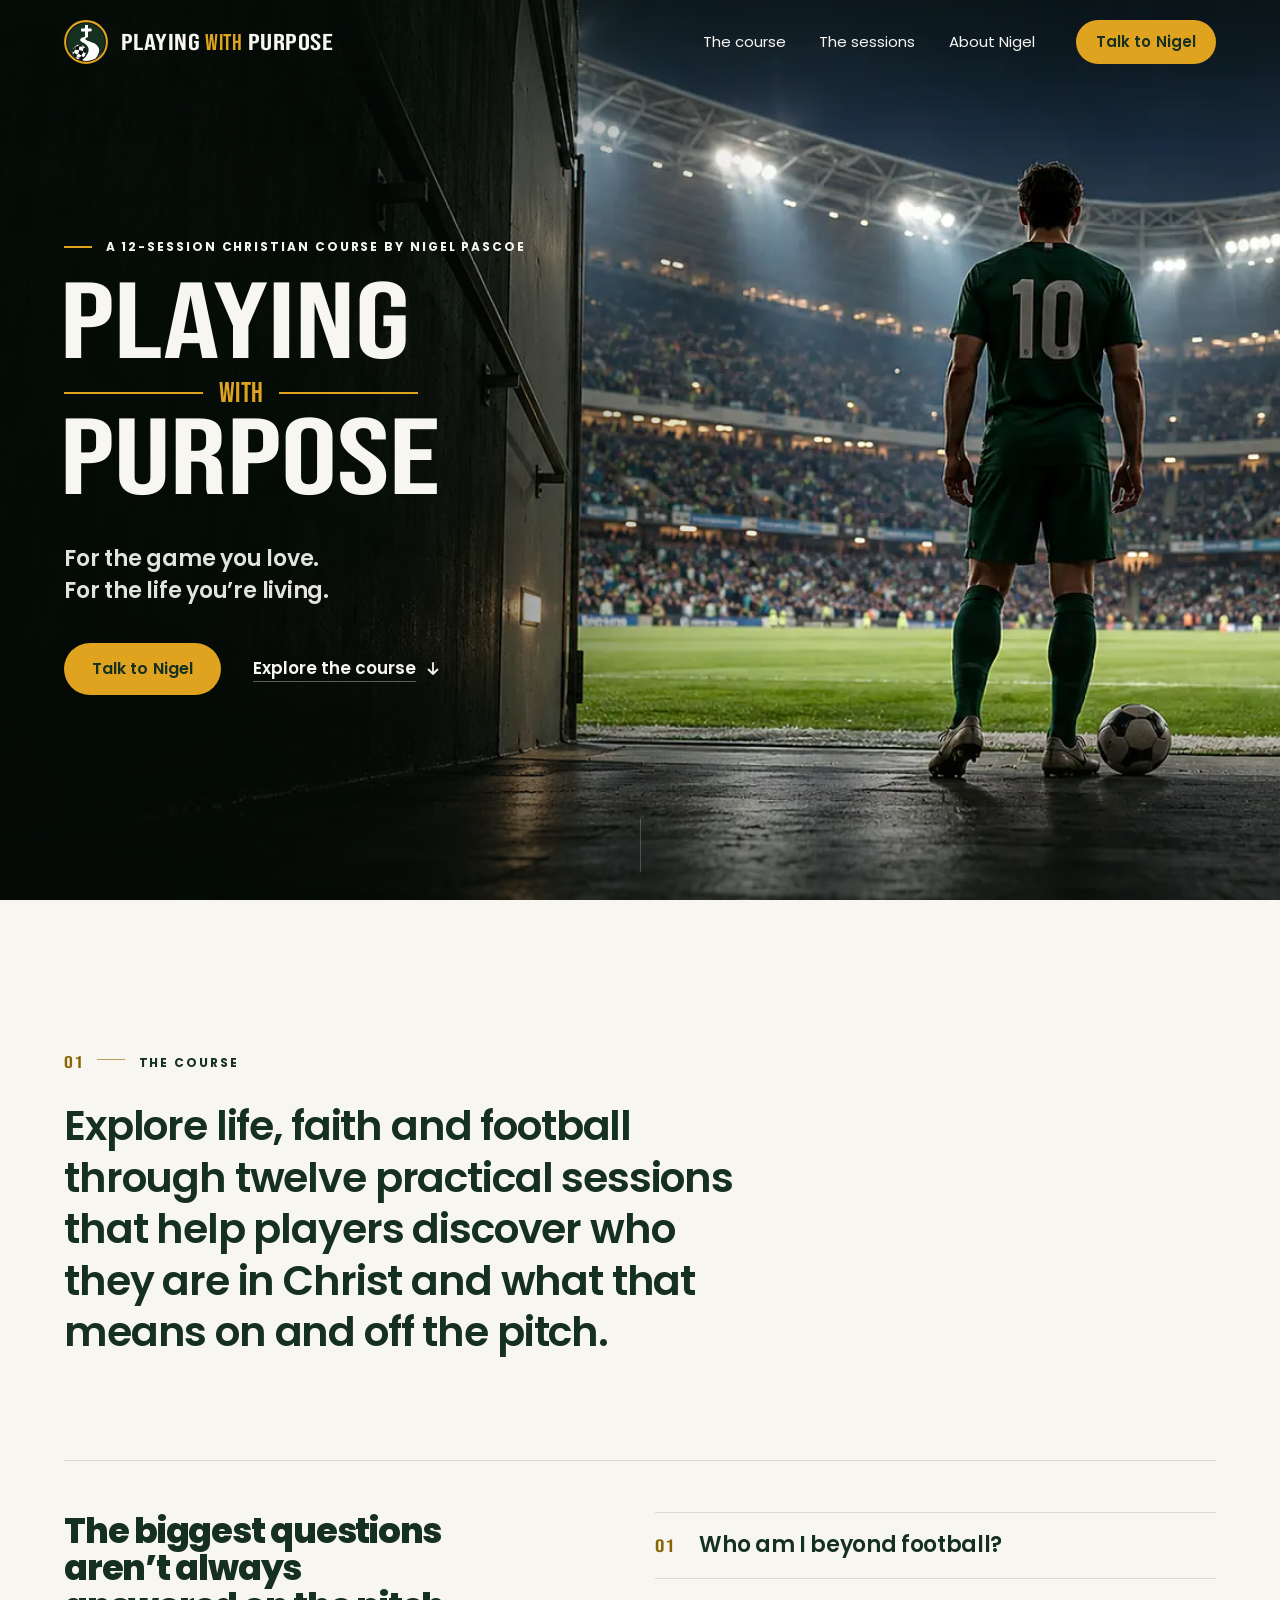
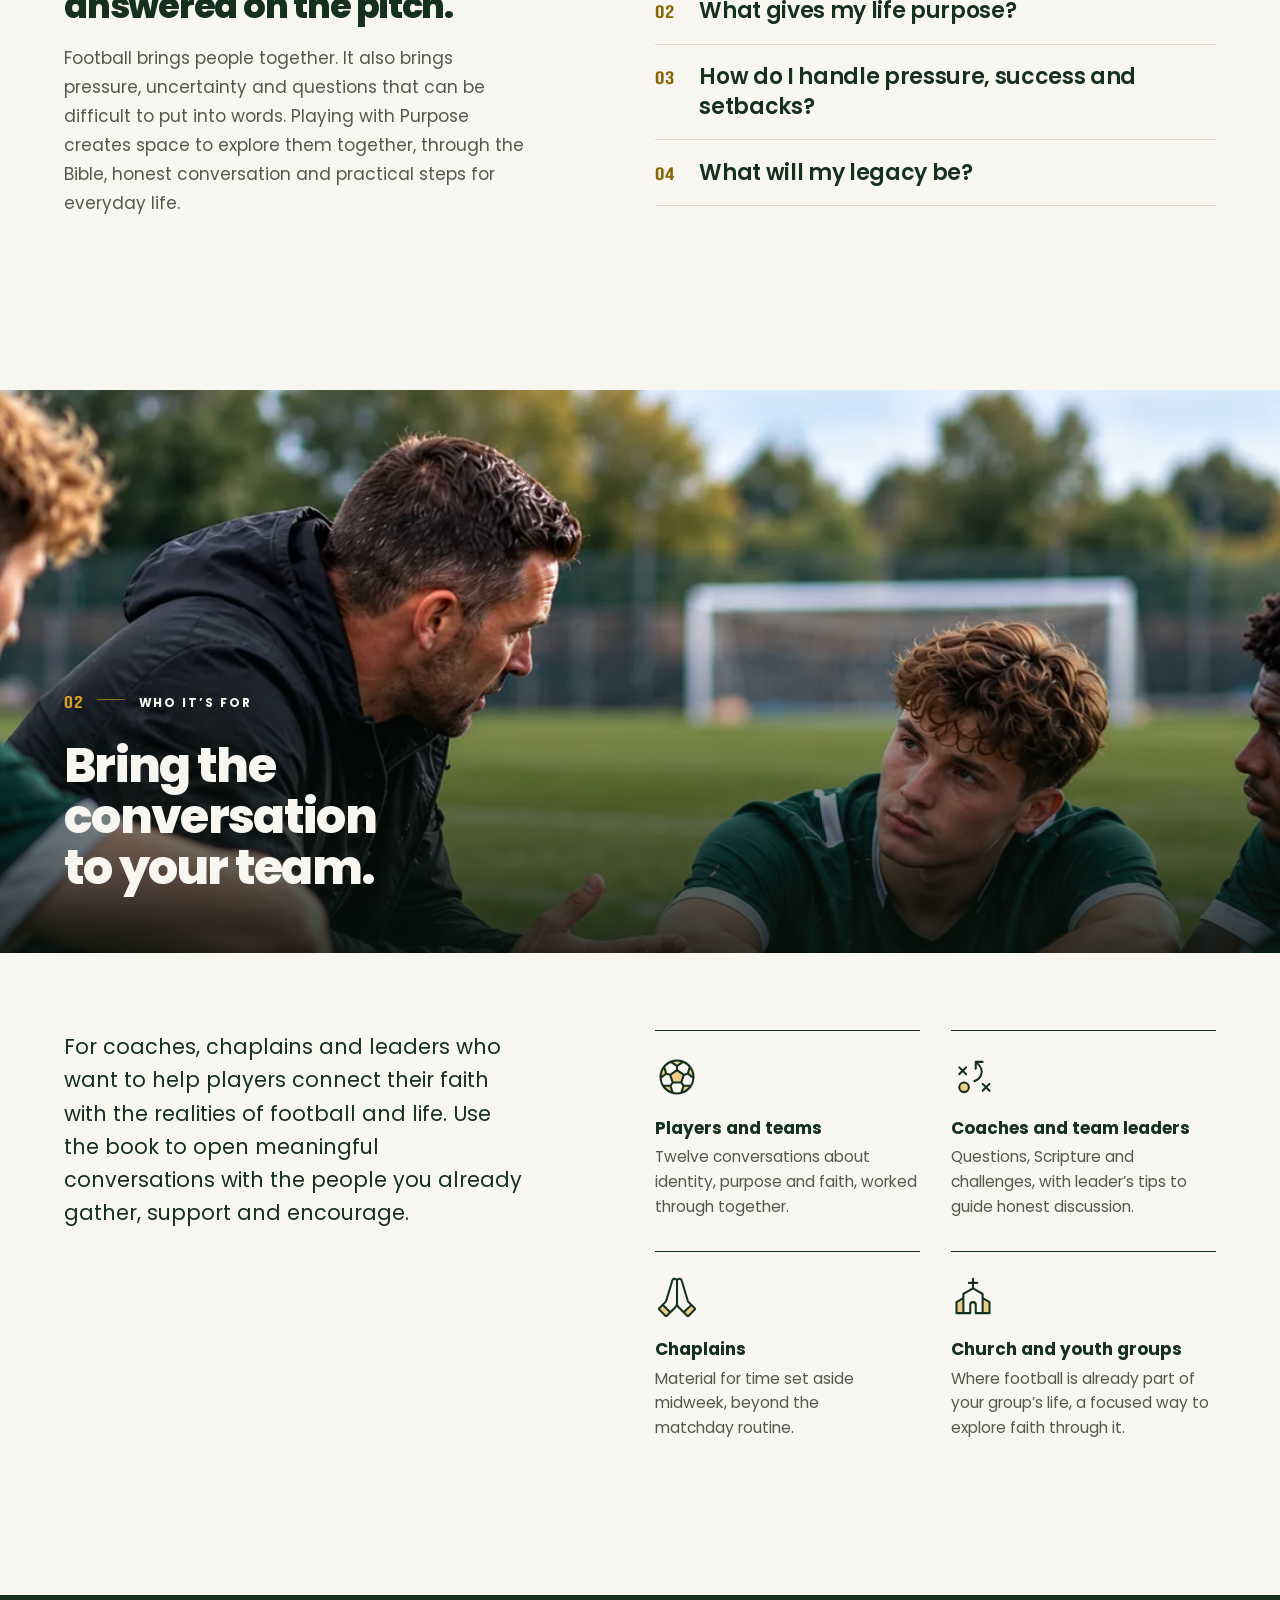
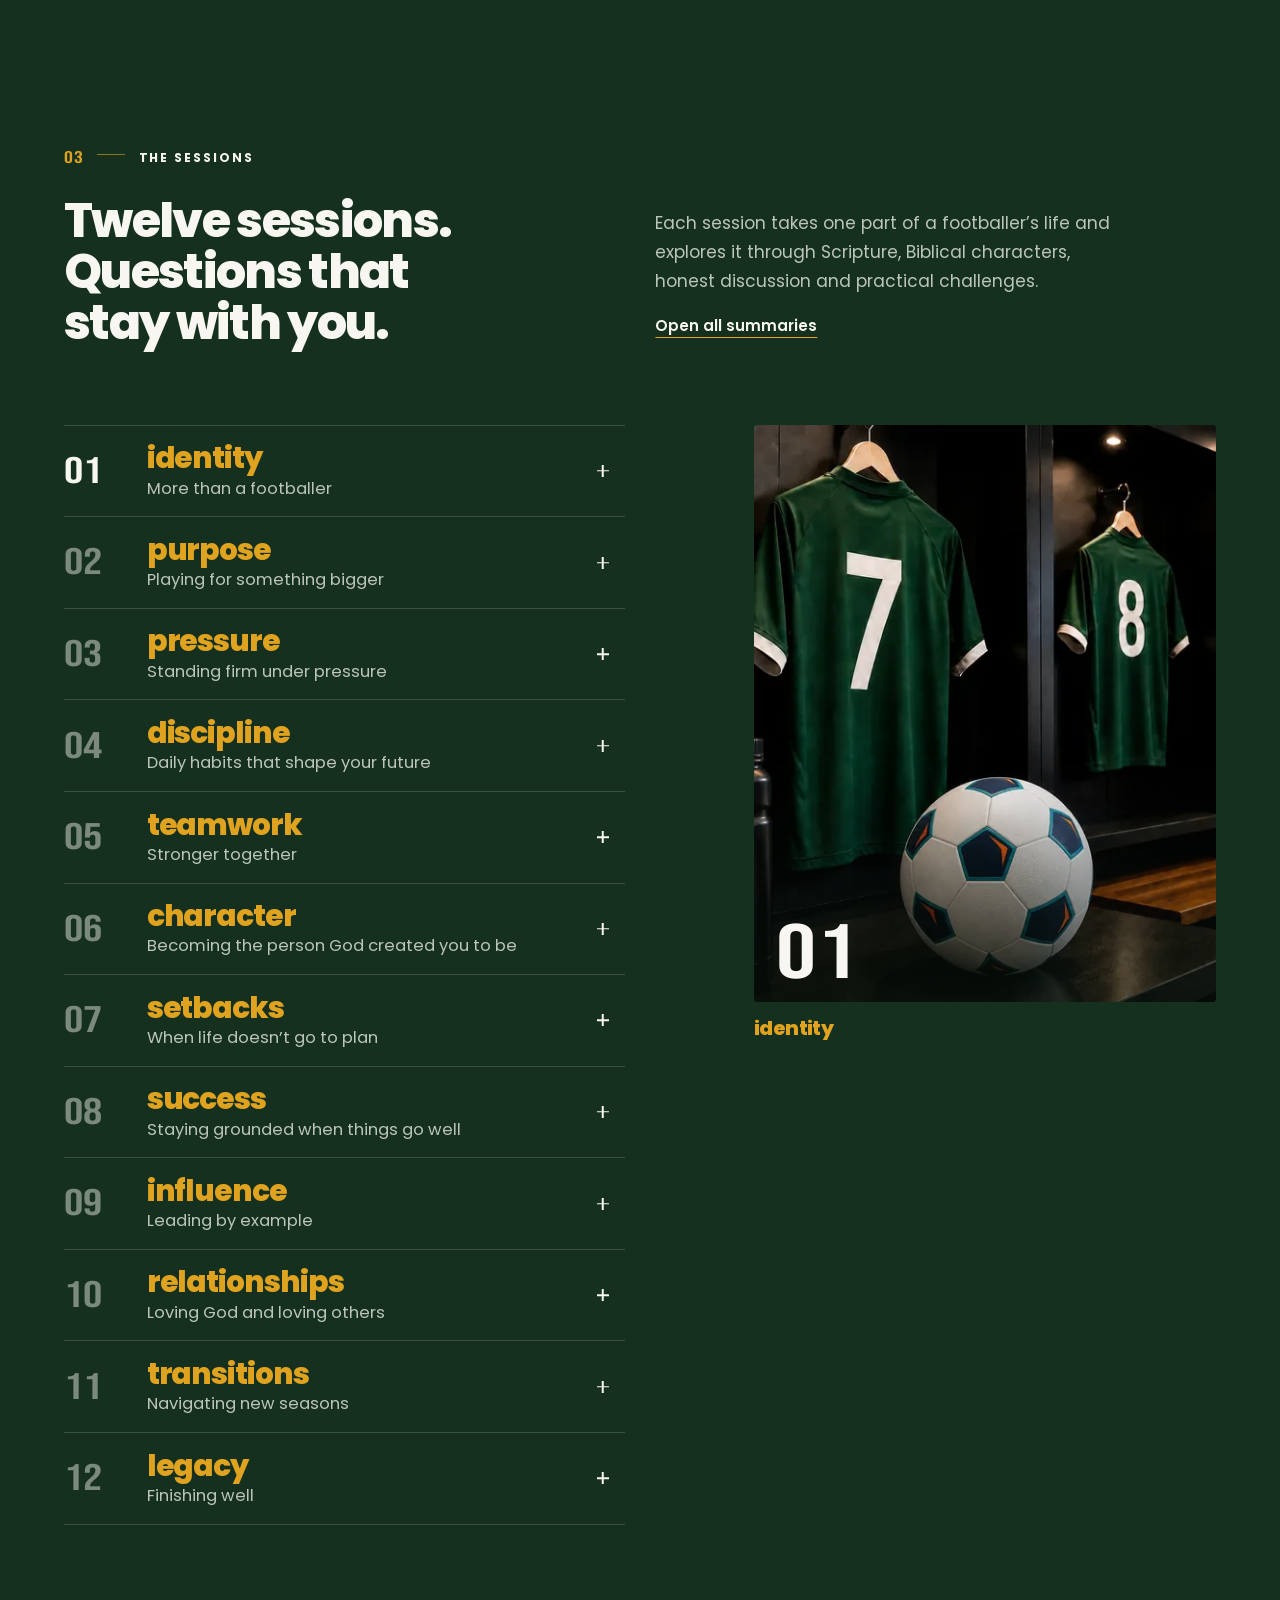
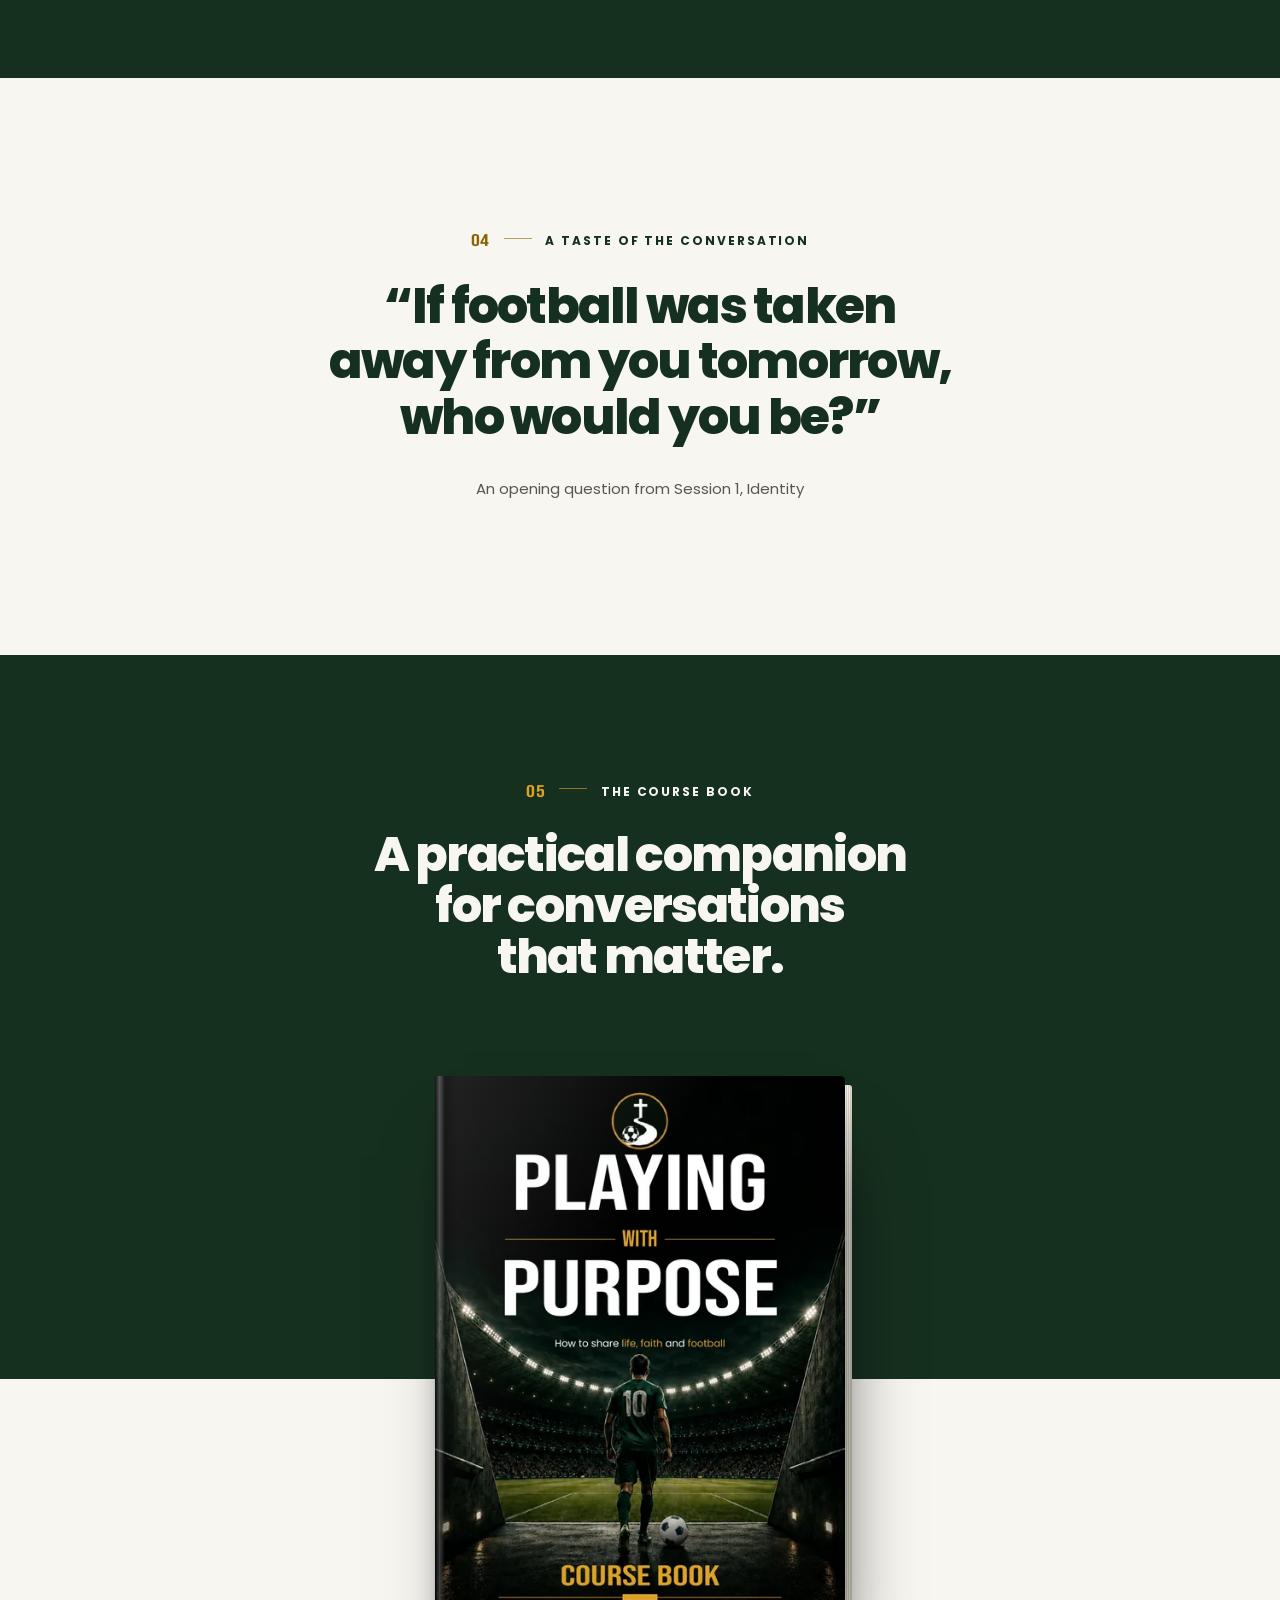
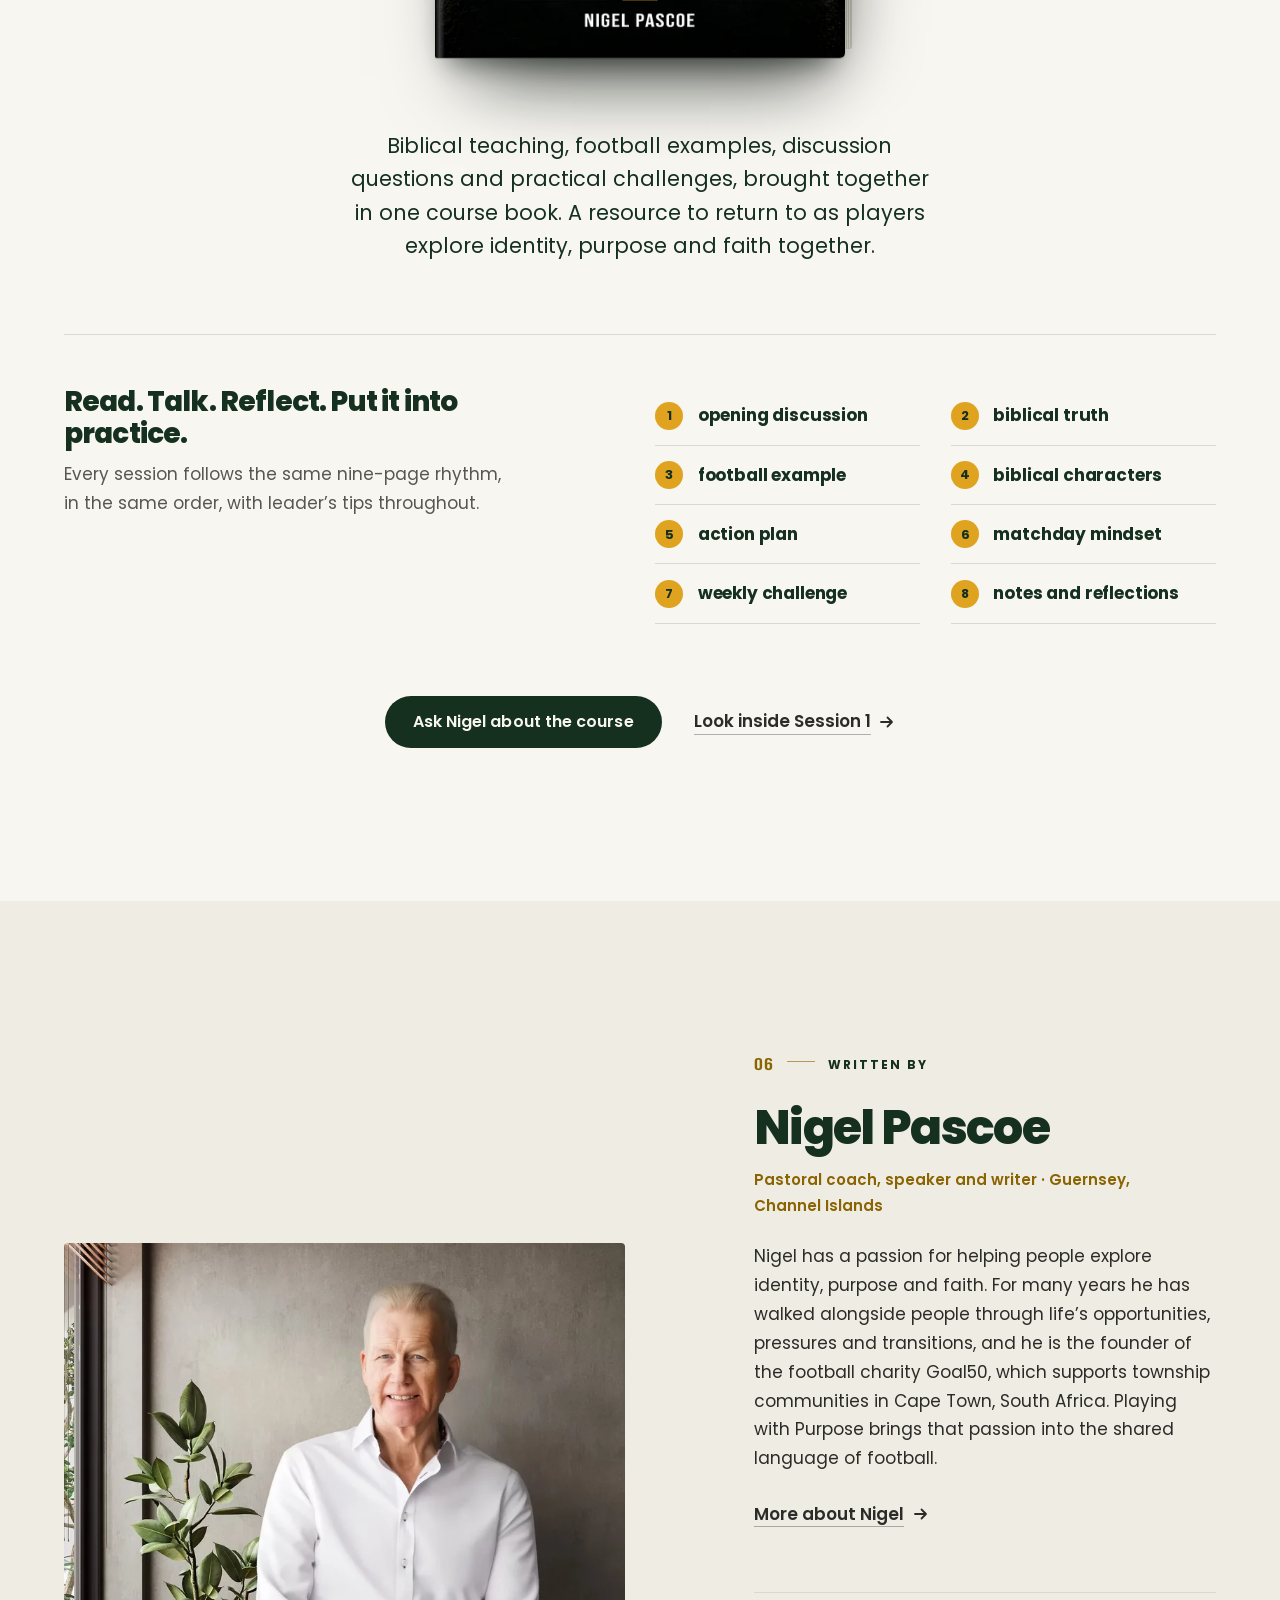
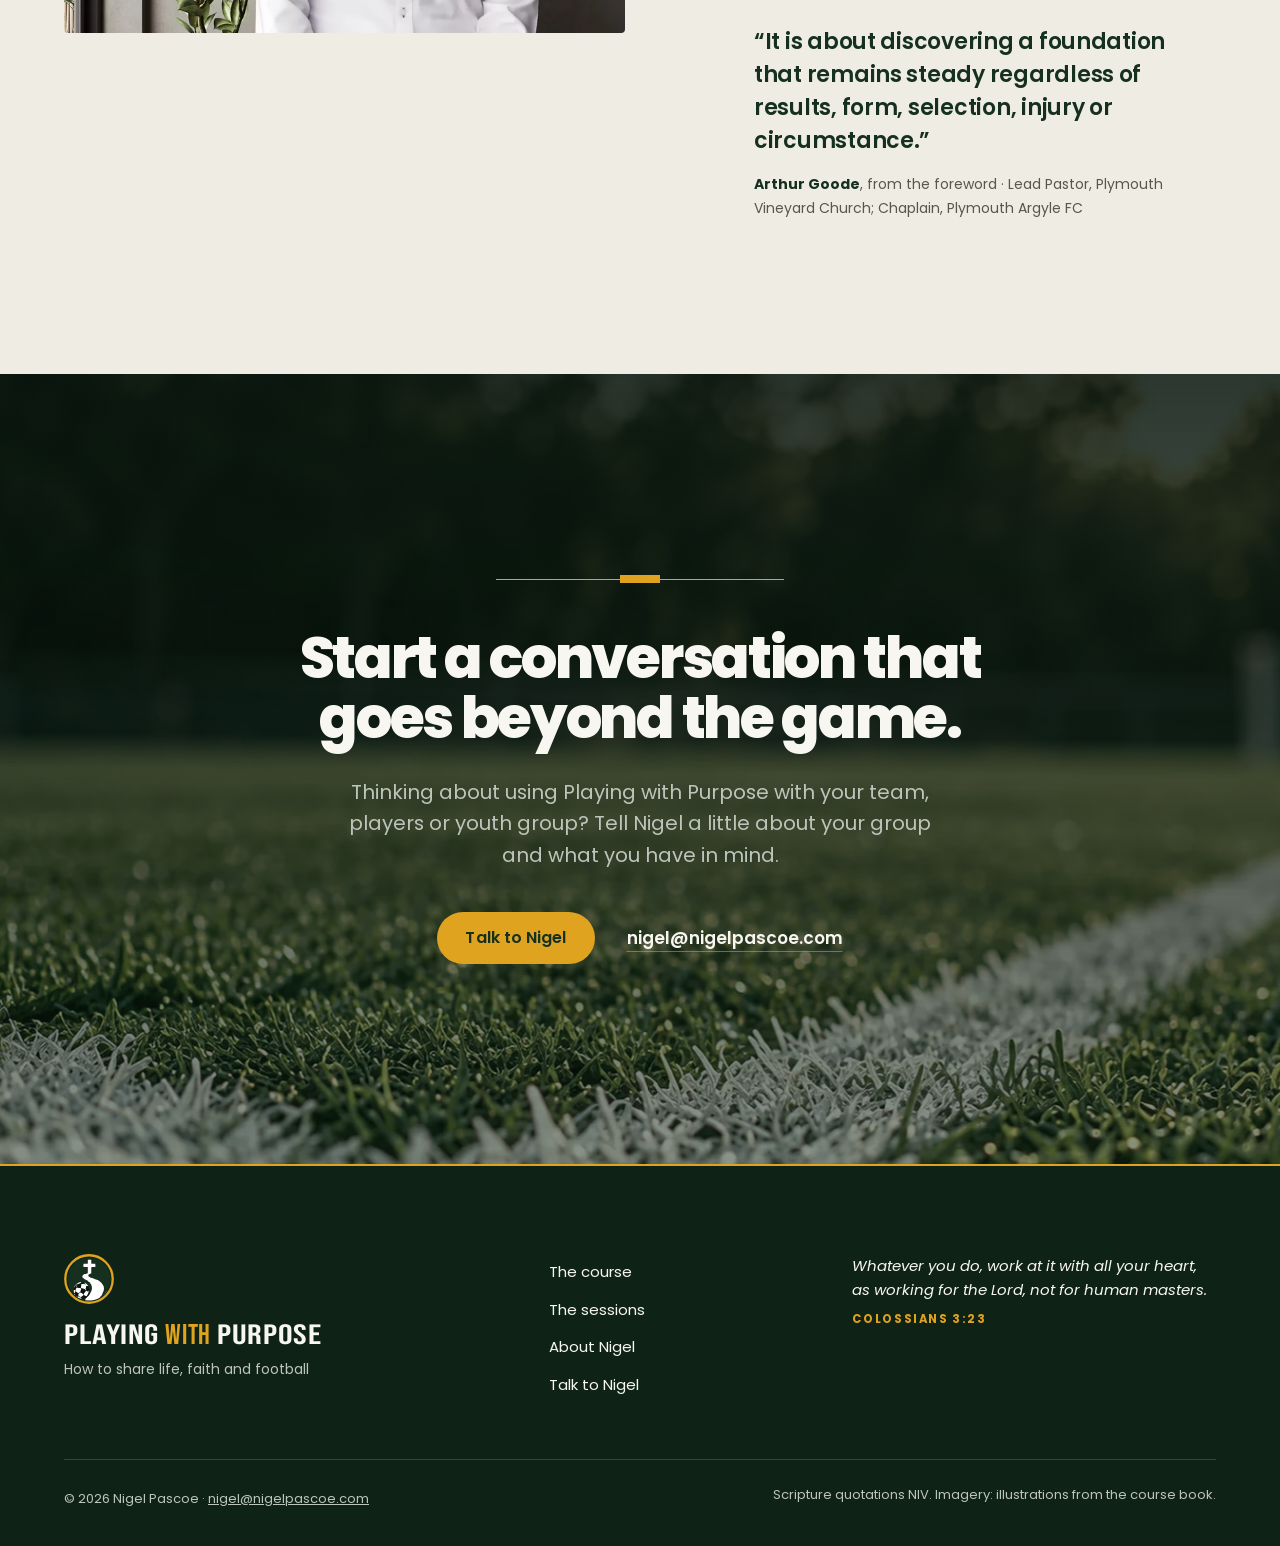
==== commit 35d257d7: "amends" ====
--- a/index.html
+++ b/index.html
@@ -32,7 +32,7 @@
   <link rel="preload" href="assets/fonts/poppins-400.woff2" as="font" type="font/woff2" crossorigin>
   <link rel="preload" as="image" type="image/webp" href="assets/img/hero-banner-1600.webp" imagesrcset="assets/img/hero-banner-960.webp 960w, assets/img/hero-banner-1600.webp 1600w, assets/img/hero-banner-2400.webp 2400w" imagesizes="100vw" media="(min-width: 768px)" fetchpriority="high">
   <link rel="preload" as="image" type="image/webp" href="assets/img/hero-cover-portrait-1054.webp" imagesrcset="assets/img/hero-cover-portrait-640.webp 640w, assets/img/hero-cover-portrait-1054.webp 1054w" imagesizes="100vw" media="(max-width: 767.98px)" fetchpriority="high">
-  <link rel="stylesheet" href="assets/css/site.css?v=9">
+  <link rel="stylesheet" href="assets/css/site.css?v=10">
   <script>document.documentElement.classList.add('js')</script>
   <script src="assets/js/vendor/lenis.min.js?v=1.3.26" defer></script>
   <script src="assets/js/site.js?v=6" defer></script>
@@ -132,11 +132,12 @@
       </div>
       <div class="wrap who__body">
         <p class="who__lead" data-reveal>For coaches, chaplains and leaders who want to help players connect their faith with the realities of football and life. Use the book to open meaningful conversations with the people you already gather, support and encourage.</p>
+        <!-- Icons: Phosphor (light line + duotone accent), MIT licence: assets/LICENSES.md -->
         <ul class="audience" aria-label="Who the course is for" data-reveal-group>
-          <li><h3 class="audience__title">Players and teams</h3><p>Twelve conversations about identity, purpose and faith, worked through together.</p></li>
-          <li><h3 class="audience__title">Coaches and team leaders</h3><p>Questions, Scripture and challenges, with leader’s tips to guide honest discussion.</p></li>
-          <li><h3 class="audience__title">Chaplains</h3><p>Material for time set aside midweek, beyond the matchday routine.</p></li>
-          <li><h3 class="audience__title">Church and youth groups</h3><p>Where football is already part of your group’s life, a focused way to explore faith through it.</p></li>
+          <li><svg class="audience__icon" viewBox="0 0 256 256" aria-hidden="true" focusable="false"><path class="i-tint" d="M65.17,108.08l-33,25.34c-.1-1.8-.15-3.6-.15-5.42A95.61,95.61,0,0,1,53.23,67.78ZM46.92,179.42a96.12,96.12,0,0,0,57,41.52l-14.7-41.52Zm105.21,41.52a96.12,96.12,0,0,0,57-41.52H166.83ZM202.77,67.78l-11.94,40.3,33,25.34c.1-1.8.15-3.6.15-5.42A95.61,95.61,0,0,0,202.77,67.78Zm-38.52-28.7a96.34,96.34,0,0,0-72.5,0L128,64ZM152.72,160,168,115.5,128,88,88,115.5,103.28,160Z"/><path class="i-line" d="M128,26A102,102,0,1,0,230,128,102.12,102.12,0,0,0,128,26Zm77.67,147.42H169.89L159.41,159l13.29-38.72,17-5.51,27.94,21.43A89.38,89.38,0,0,1,205.67,173.42Zm-119.56,0H50.33A89.38,89.38,0,0,1,38.38,136.2l27.94-21.43,17,5.51L96.59,159ZM51,81.42l7.24,24.41-20,15.34A89.47,89.47,0,0,1,51,81.42ZM107.56,154,95.15,117.86,128,95.28l32.85,22.58L148.44,154Zm90.19-48.17L205,81.42a89.47,89.47,0,0,1,12.75,39.75Zm-1.66-36.62L186,103.35l-17,5.53-35-24V67.16l30.9-21.24A90.3,90.3,0,0,1,196.09,69.21ZM150.92,41,128,56.72,105.08,41a90.22,90.22,0,0,1,45.84,0ZM91.11,45.91,122,67.16V84.84l-35,24-17-5.53L59.91,69.21A90.4,90.4,0,0,1,91.11,45.91ZM58.75,185.42H84.93l9.19,26A90.37,90.37,0,0,1,58.75,185.42Zm49.68,30.43L95.88,180.39,106.34,166h43.32l10.46,14.39-12.55,35.46a90.14,90.14,0,0,1-39.14,0Zm53.45-4.48,9.19-26h26.18A90.37,90.37,0,0,1,161.88,211.37Z"/></svg><h3 class="audience__title">Players and teams</h3><p>Twelve conversations about identity, purpose and faith, worked through together.</p></li>
+          <li><svg class="audience__icon" viewBox="0 0 256 256" aria-hidden="true" focusable="false"><path class="i-tint" d="M104,188a28,28,0,1,1-28-28A28,28,0,0,1,104,188Z"/><path class="i-line" d="M76,154a34,34,0,1,0,34,34A34,34,0,0,0,76,154Zm0,56a22,22,0,1,1,22-22A22,22,0,0,1,76,210ZM43.76,107.76,59.52,92,43.76,76.24a6,6,0,0,1,8.48-8.48L68,83.52,83.76,67.76a6,6,0,0,1,8.48,8.48L76.48,92l15.76,15.76a6,6,0,1,1-8.48,8.48L68,100.48,52.24,116.24a6,6,0,0,1-8.48-8.48Zm184.48,96a6,6,0,1,1-8.48,8.48L204,196.48l-15.76,15.76a6,6,0,0,1-8.48-8.48L195.52,188l-15.76-15.76a6,6,0,0,1,8.48-8.48L204,179.52l15.76-15.76a6,6,0,0,1,8.48,8.48L212.48,188ZM182.55,112.3c-6,21.66-24.55,40.38-45.09,45.52A6.14,6.14,0,0,1,136,158a6,6,0,0,1-1.46-11.82c16.29-4.07,31.62-19.67,36.44-37.09,3.33-12,3.39-30.24-15.22-48.85L150,54.48V80a6,6,0,0,1-12,0V40a6,6,0,0,1,6-6h40a6,6,0,0,1,0,12H158.48l5.76,5.76C182,69.47,188.45,91,182.55,112.3Z"/></svg><h3 class="audience__title">Coaches and team leaders</h3><p>Questions, Scripture and challenges, with leader’s tips to guide honest discussion.</p></li>
+          <li><svg class="audience__icon" viewBox="0 0 256 256" aria-hidden="true" focusable="false"><path class="i-tint" d="M229.66,197,197,229.66a8,8,0,0,1-11.31,0l-18.35-18.35,44-44,18.35,18.35A8,8,0,0,1,229.66,197ZM26.34,185.66a8,8,0,0,0,0,11.31L59,229.66a8,8,0,0,0,11.31,0l18.35-18.35-44-44Z"/><path class="i-line" d="M233.9,181.42l-36.59-36.6L160.71,24A19.75,19.75,0,0,0,128,15.62,19.75,19.75,0,0,0,95.29,24L58.69,144.82,22.1,181.42a14,14,0,0,0,0,19.79L54.79,233.9a14,14,0,0,0,19.79,0l48.29-48.28a38,38,0,0,0,5.13-6.38,38,38,0,0,0,5.13,6.38l48.29,48.28a14,14,0,0,0,19.79,0l32.69-32.69a14,14,0,0,0,0-19.79Zm-167.8,44a2,2,0,0,1-2.83,0L30.58,192.73a2,2,0,0,1,0-2.83l14.11-14.1L80.2,211.31Zm48.28-48.29-25.69,25.7L53.17,167.31l15.07-15.07a6,6,0,0,0,1.5-2.5l37-122.22A7.78,7.78,0,0,1,122,29.78v129A25.83,25.83,0,0,1,114.38,177.13ZM134,158.75v-129a7.78,7.78,0,0,1,15.22-2.26l37,122.22a6,6,0,0,0,1.5,2.5l15.93,15.94-36.28,34.74-25.79-25.79A25.83,25.83,0,0,1,134,158.75Zm91.42,34-32.69,32.69a2,2,0,0,1-2.83,0l-14-14,36.29-34.74,13.24,13.23A2,2,0,0,1,225.42,192.73Z"/></svg><h3 class="audience__title">Chaplains</h3><p>Material for time set aside midweek, beyond the matchday routine.</p></li>
+          <li><svg class="audience__icon" viewBox="0 0 256 256" aria-hidden="true" focusable="false"><path class="i-tint" d="M224,152v64H184V128ZM32,216H72V128L32,152Z"/><path class="i-line" d="M227.09,146.86,190,124.6V104a6,6,0,0,0-3-5.21L134,68.52V46h18a6,6,0,0,0,0-12H134V16a6,6,0,0,0-12,0V34H104a6,6,0,0,0,0,12h18V68.52L69,98.79A6,6,0,0,0,66,104v20.6L28.91,146.86A6,6,0,0,0,26,152v64a6,6,0,0,0,6,6h80a6,6,0,0,0,6-6V168a10,10,0,0,1,20,0v48a6,6,0,0,0,6,6h80a6,6,0,0,0,6-6V152A6,6,0,0,0,227.09,146.86ZM38,155.4l28-16.8V210H38Zm90-9.4a22,22,0,0,0-22,22v42H78V107.48l50-28.57,50,28.57V210H150V168A22,22,0,0,0,128,146Zm90,64H190V138.6l28,16.8Z"/></svg><h3 class="audience__title">Church and youth groups</h3><p>Where football is already part of your group’s life, a focused way to explore faith through it.</p></li>
         </ul>
       </div>
     </section>
--- a/assets/css/site.css
+++ b/assets/css/site.css
@@ -334,7 +334,10 @@
 .who__body { display: grid; gap: 3rem; margin-top: clamp(3rem, 6vw, 5rem); }
 .who__lead { margin: 0; max-width: 30em; font-size: clamp(1.125rem, 1.02rem + .35vw, 1.3125rem); line-height: 1.6; color: var(--green); }
 .audience { list-style: none; margin: 0; padding: 0; display: grid; gap: 2rem var(--gutter); }
-.audience li { padding-top: 1.25rem; border-top: 1px solid var(--green); }
+.audience li { padding-top: 1.5rem; border-top: 1px solid var(--green); }
+.audience__icon { display: block; width: 2.75rem; height: 2.75rem; margin-bottom: 1.1rem; }
+.audience__icon .i-line { fill: var(--green); }
+.audience__icon .i-tint { fill: var(--gold); fill-opacity: .5; }
 .audience__title { margin-bottom: .4rem; font: 700 1.0625rem/1.3 var(--font-sans); color: var(--green); }
 .audience p { margin: 0; font-size: .96875rem; line-height: 1.6; color: var(--ink-soft); }
 @media (min-width: 640px) { .audience { grid-template-columns: 1fr 1fr; } }
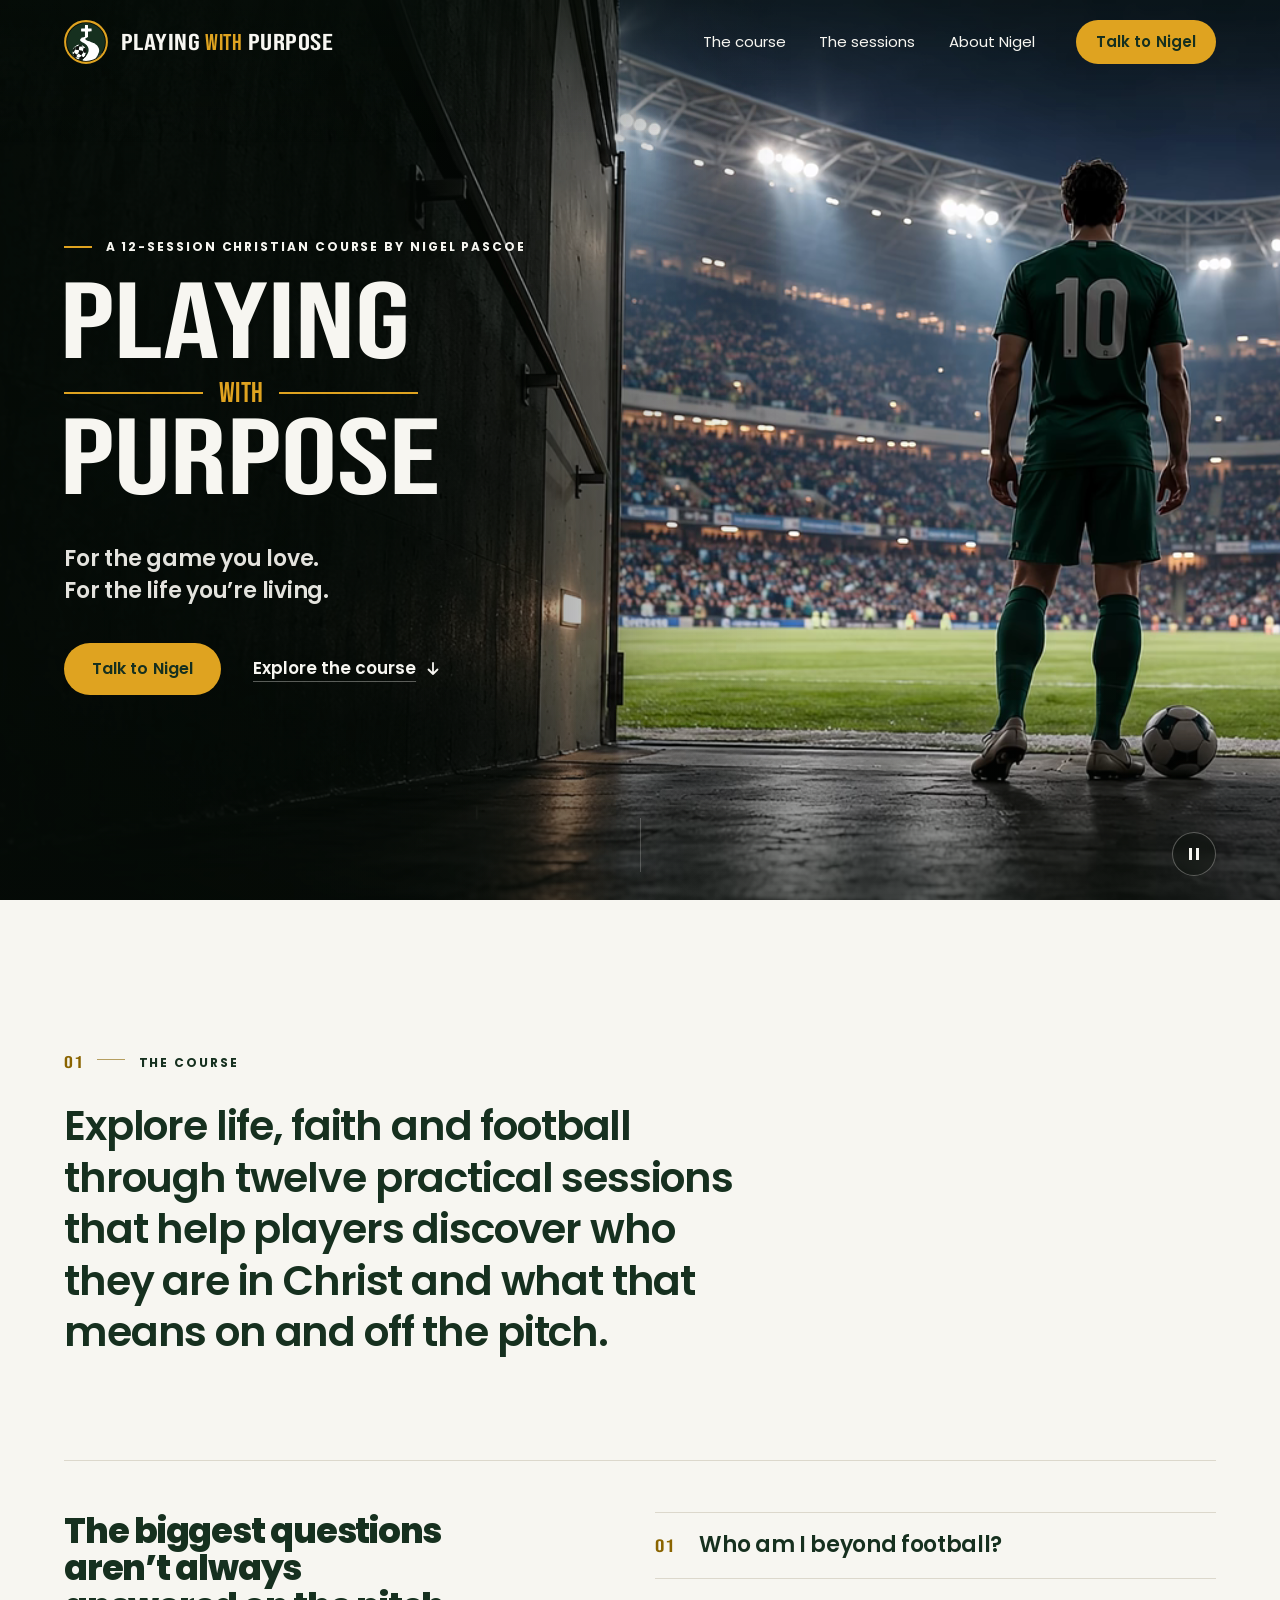
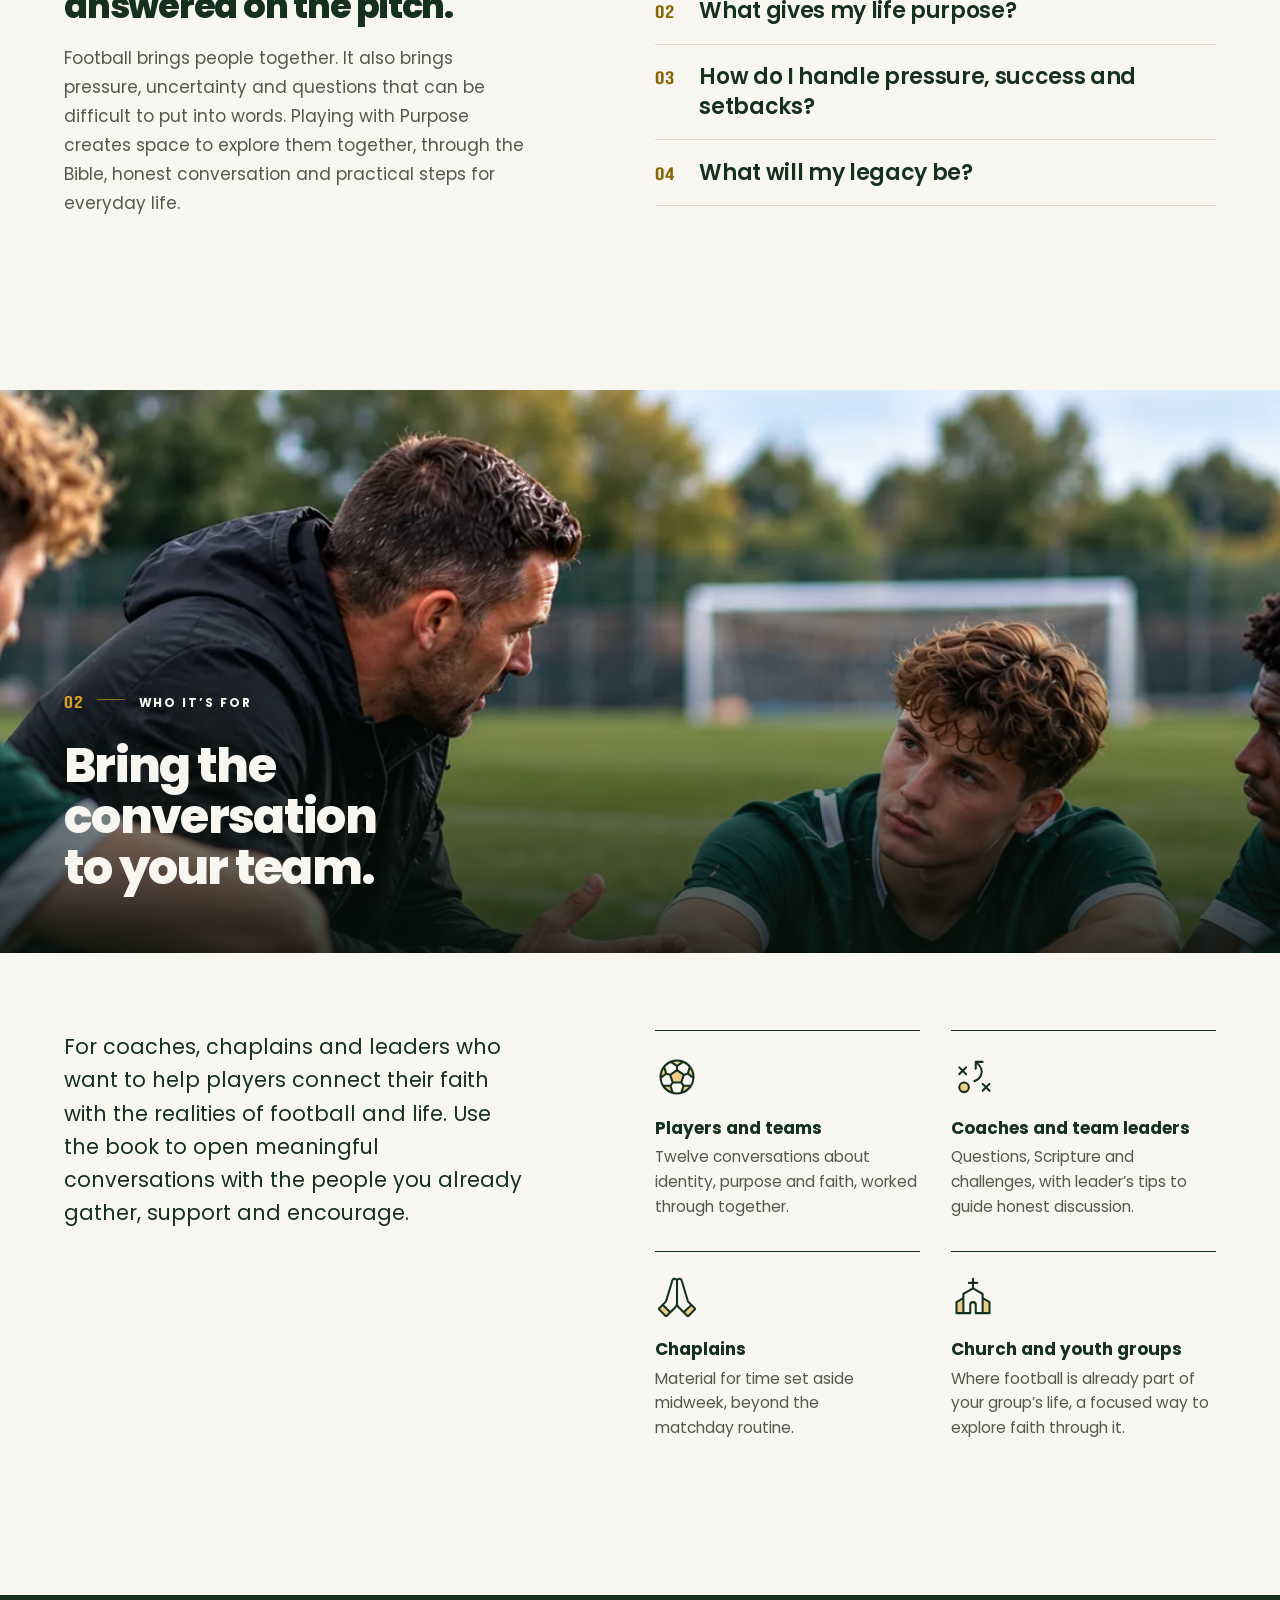
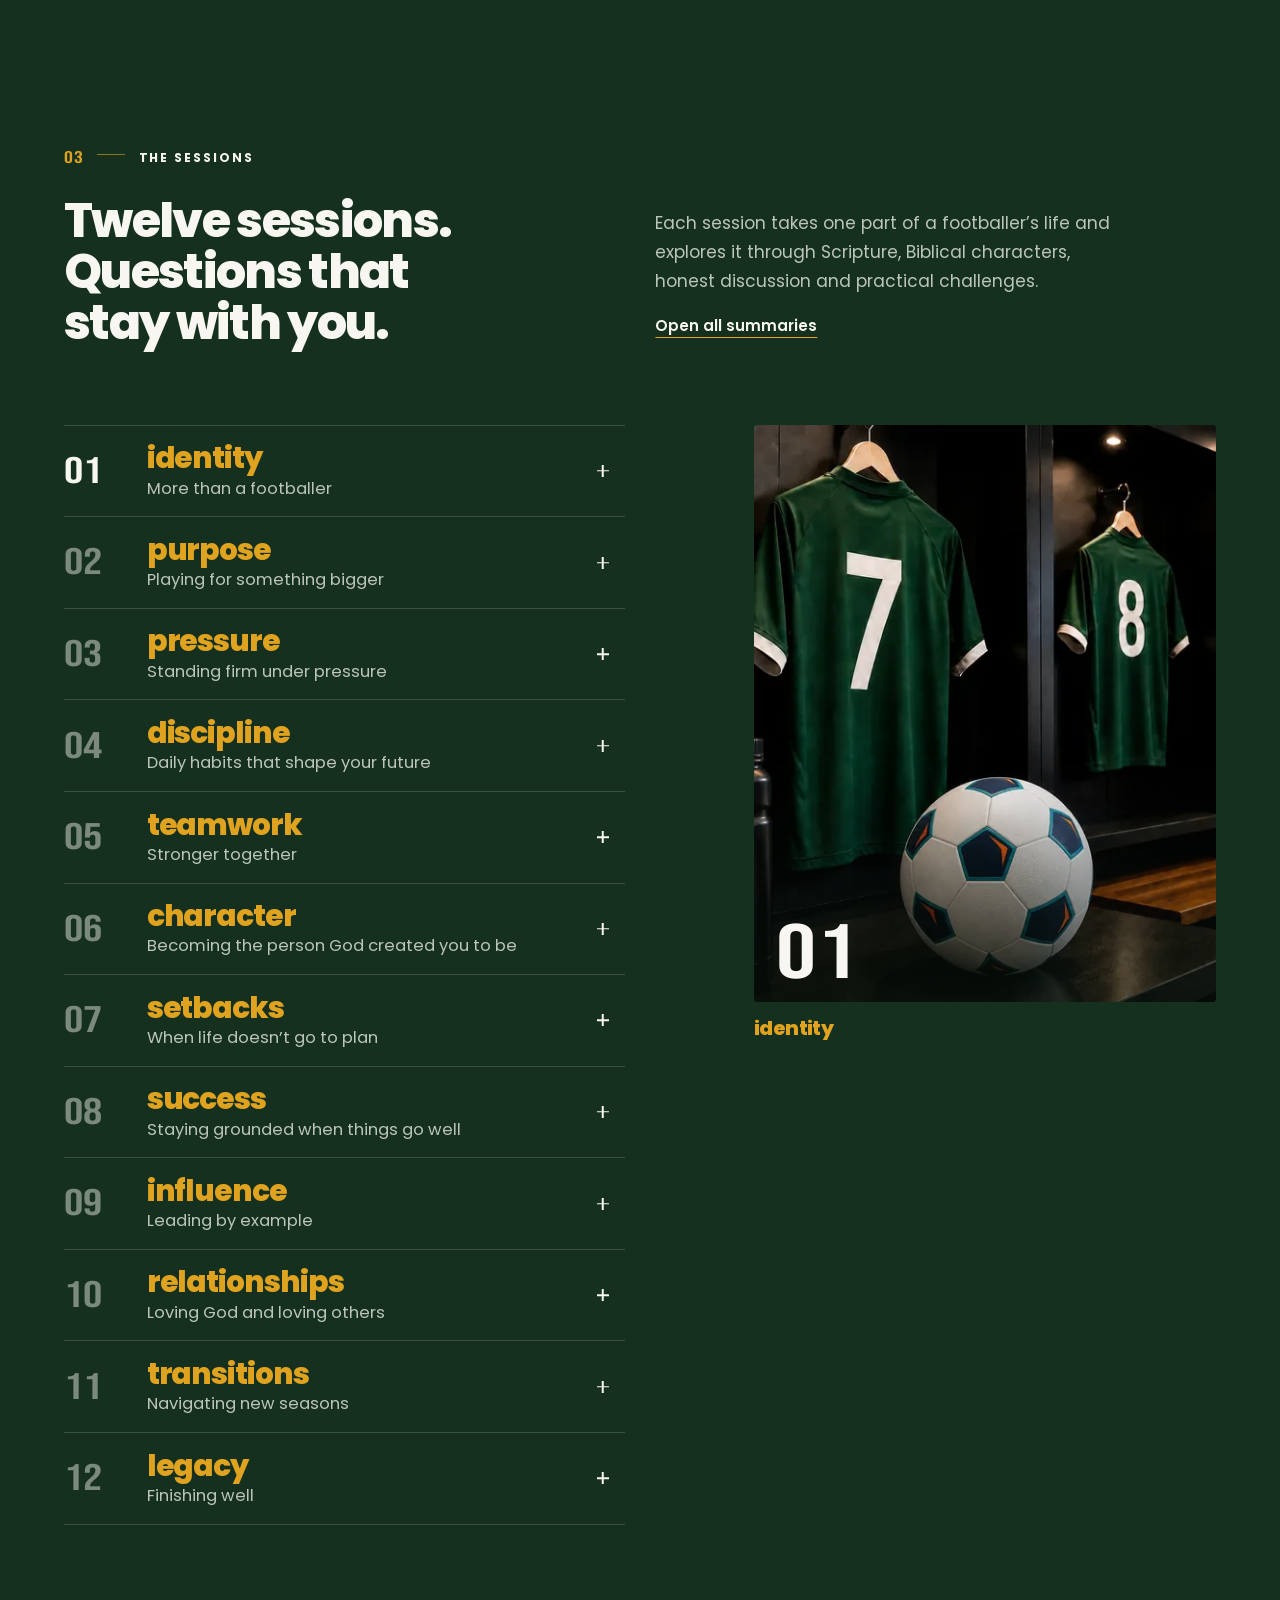
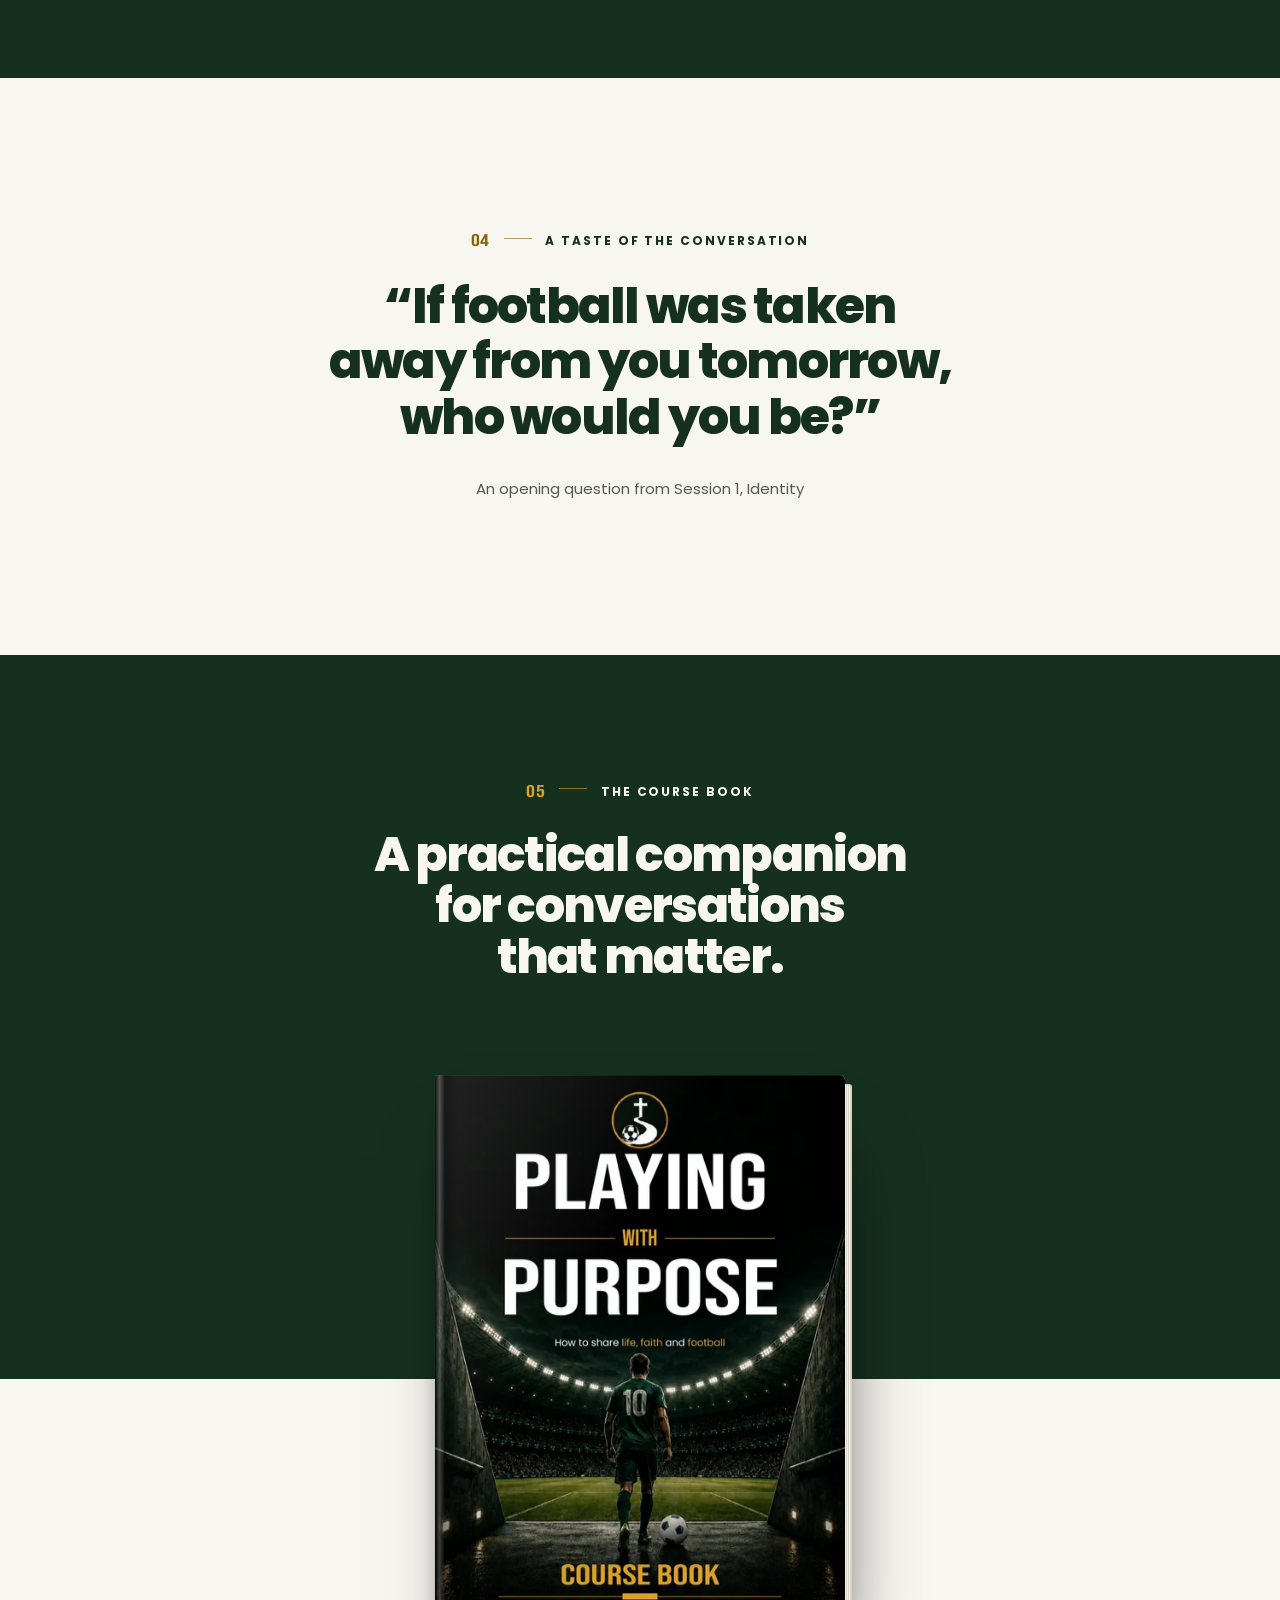
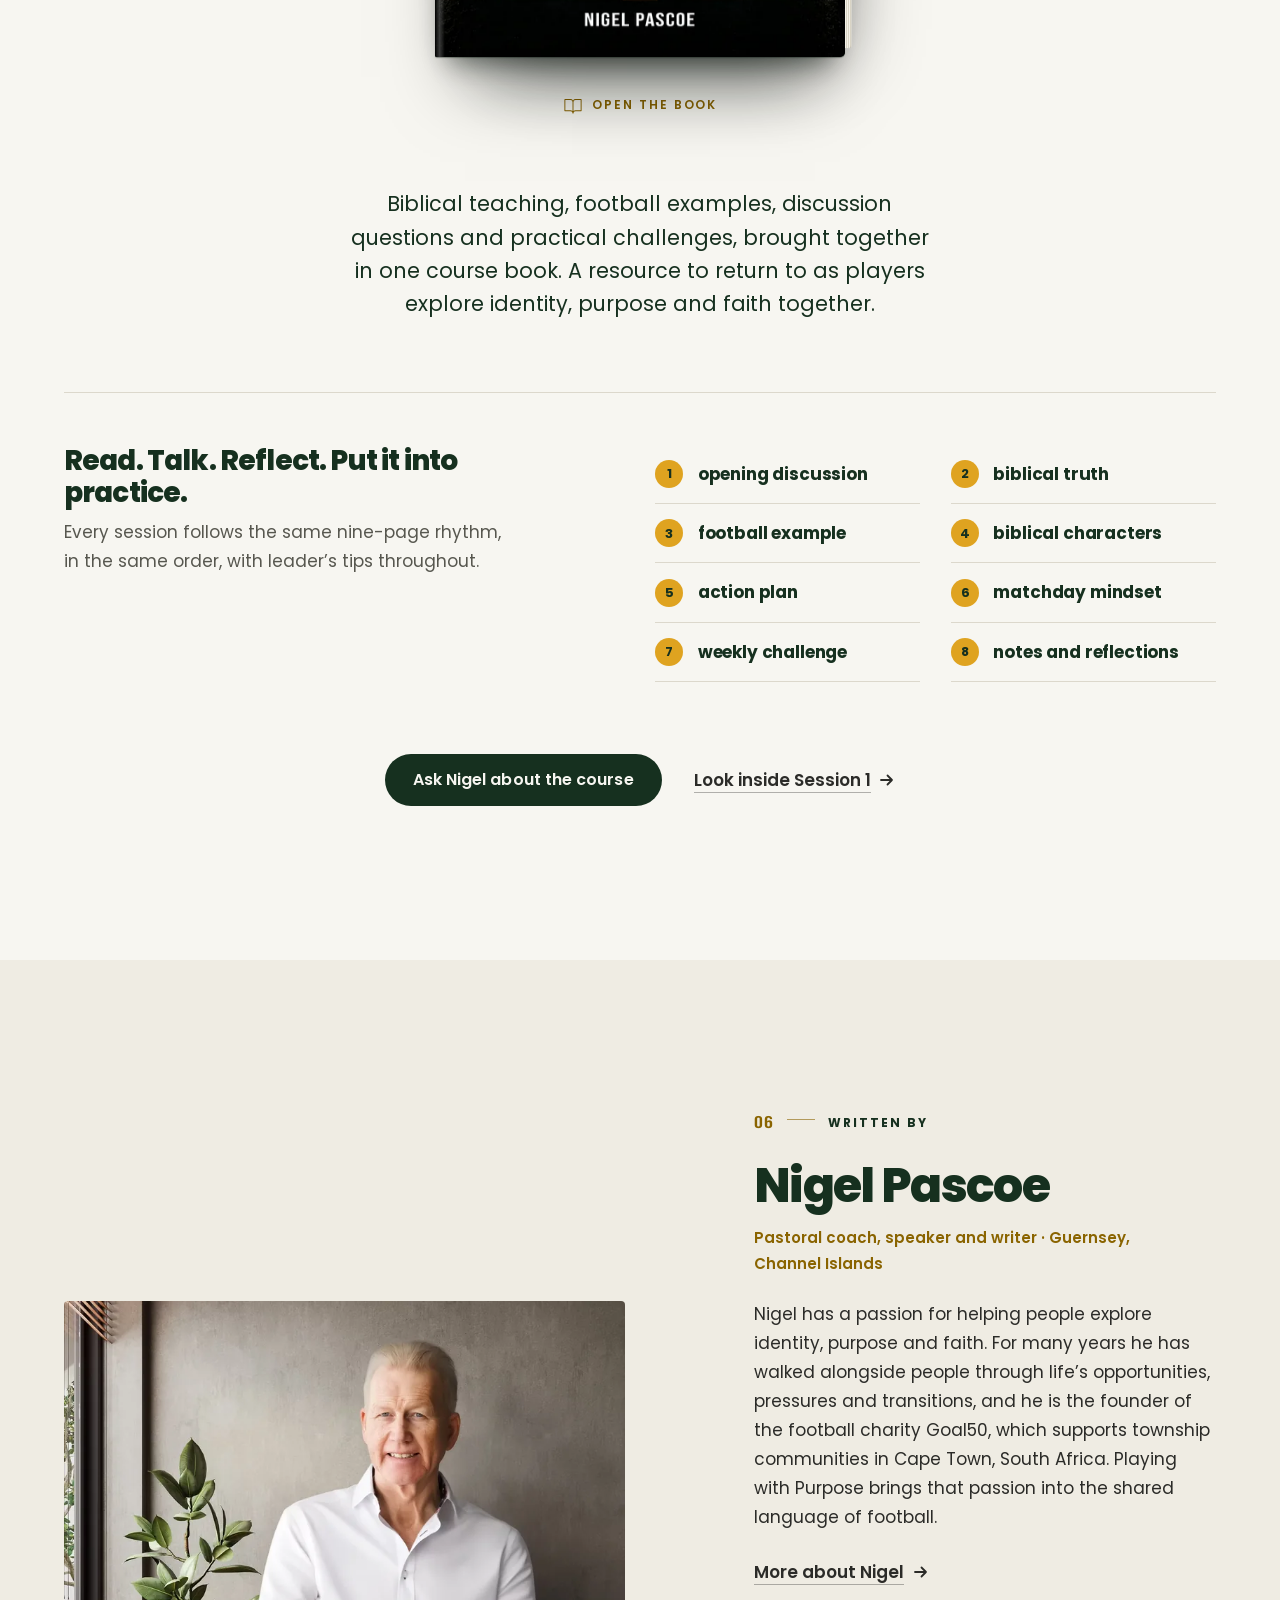
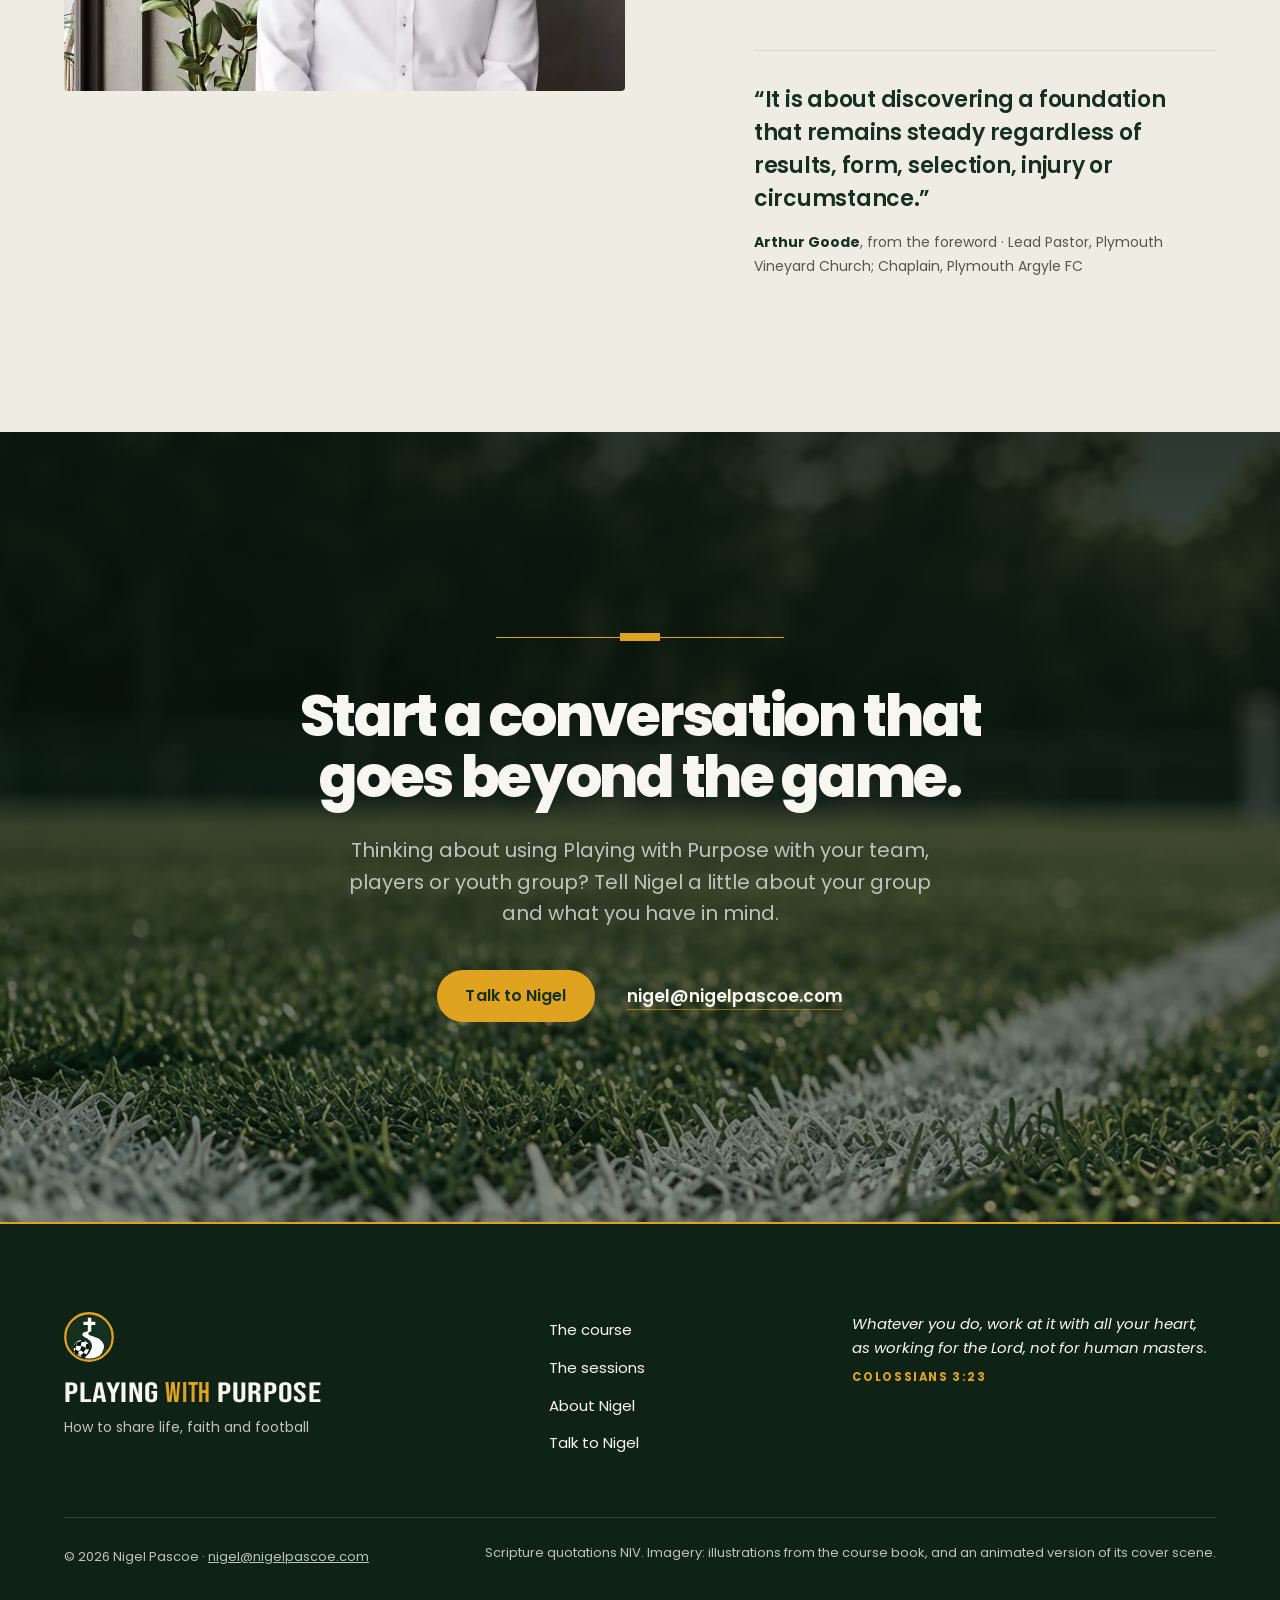
==== commit 49ba14de: "“Book, hero video, quotes, icons, custom domain”" ====
--- a/index.html
+++ b/index.html
@@ -5,7 +5,7 @@
   <meta name="viewport" content="width=device-width, initial-scale=1, viewport-fit=cover">
   <title>Playing with Purpose · A Christian football course by Nigel Pascoe</title>
   <meta name="description" content="Playing with Purpose is a twelve-session Christian course for footballers by Nigel Pascoe. It explores identity, purpose and faith through Scripture, honest conversation and practical steps on and off the pitch.">
-  <link rel="canonical" href="https://lukevidamour.github.io/Playing-with-Purpose/">
+  <link rel="canonical" href="https://playingwithpurpose.uk/">
   <meta name="theme-color" content="#16301F">
   <!-- PREVIEW: keeps the draft out of search results. Remove this line (and the Disallow in robots.txt) at launch. -->
   <meta name="robots" content="noindex, nofollow">
@@ -14,8 +14,8 @@
   <meta property="og:site_name" content="Playing with Purpose">
   <meta property="og:title" content="Playing with Purpose · Life, faith and football">
   <meta property="og:description" content="A twelve-session Christian course for footballers by Nigel Pascoe. Talk to Nigel about using it with your team or group.">
-  <meta property="og:url" content="https://lukevidamour.github.io/Playing-with-Purpose/">
-  <meta property="og:image" content="https://lukevidamour.github.io/Playing-with-Purpose/assets/img/social-card.jpg">
+  <meta property="og:url" content="https://playingwithpurpose.uk/">
+  <meta property="og:image" content="https://playingwithpurpose.uk/assets/img/social-card.jpg">
   <meta property="og:image:width" content="1200">
   <meta property="og:image:height" content="630">
   <meta property="og:image:alt" content="Playing with Purpose, a 12-session Christian course by Nigel Pascoe, shown beside the course book cover.">
@@ -28,14 +28,16 @@
   <link rel="manifest" href="site.webmanifest">
 
   <link rel="preload" href="assets/fonts/pwp-cover-display.woff2" as="font" type="font/woff2" crossorigin>
+  <link rel="preload" href="assets/fonts/bebas-neue-400.woff2" as="font" type="font/woff2" crossorigin>
   <link rel="preload" href="assets/fonts/poppins-800.woff2" as="font" type="font/woff2" crossorigin>
   <link rel="preload" href="assets/fonts/poppins-400.woff2" as="font" type="font/woff2" crossorigin>
-  <link rel="preload" as="image" type="image/webp" href="assets/img/hero-banner-1600.webp" imagesrcset="assets/img/hero-banner-960.webp 960w, assets/img/hero-banner-1600.webp 1600w, assets/img/hero-banner-2400.webp 2400w" imagesizes="100vw" media="(min-width: 768px)" fetchpriority="high">
+  <link rel="preload" as="image" type="image/webp" href="assets/img/hero-video-poster-1600.webp" imagesrcset="assets/img/hero-video-poster-960.webp 960w, assets/img/hero-video-poster-1600.webp 1600w, assets/img/hero-video-poster-1920.webp 1920w" imagesizes="100vw" media="(min-width: 768px) and (orientation: landscape)" fetchpriority="high">
+  <link rel="preload" as="image" type="image/webp" href="assets/img/hero-banner-1600.webp" imagesrcset="assets/img/hero-banner-960.webp 960w, assets/img/hero-banner-1600.webp 1600w, assets/img/hero-banner-2400.webp 2400w" imagesizes="100vw" media="(min-width: 768px) and (orientation: portrait)" fetchpriority="high">
   <link rel="preload" as="image" type="image/webp" href="assets/img/hero-cover-portrait-1054.webp" imagesrcset="assets/img/hero-cover-portrait-640.webp 640w, assets/img/hero-cover-portrait-1054.webp 1054w" imagesizes="100vw" media="(max-width: 767.98px)" fetchpriority="high">
-  <link rel="stylesheet" href="assets/css/site.css?v=10">
+  <link rel="stylesheet" href="assets/css/site.css?v=11">
   <script>document.documentElement.classList.add('js')</script>
   <script src="assets/js/vendor/lenis.min.js?v=1.3.26" defer></script>
-  <script src="assets/js/site.js?v=6" defer></script>
+  <script src="assets/js/site.js?v=7" defer></script>
 </head>
 <body class="page-home">
   <a class="skip-link" href="#main">Skip to content</a>
@@ -71,12 +73,19 @@
     <!-- ============ 1. HERO ============ -->
     <section class="hero theme-dark" aria-labelledby="hero-title" data-hero>
       <div class="hero__media" data-hero-media>
-        <picture>
-          <source media="(max-width: 767.98px)" type="image/webp" srcset="assets/img/hero-cover-portrait-640.webp 640w, assets/img/hero-cover-portrait-1054.webp 1054w" sizes="100vw">
-          <source media="(max-width: 767.98px)" srcset="assets/img/hero-cover-portrait-640.jpg 640w, assets/img/hero-cover-portrait-1054.jpg 1054w" sizes="100vw">
-          <source type="image/webp" srcset="assets/img/hero-banner-960.webp 960w, assets/img/hero-banner-1600.webp 1600w, assets/img/hero-banner-2400.webp 2400w" sizes="100vw">
-          <img class="hero__img" src="assets/img/hero-banner-1600.jpg" srcset="assets/img/hero-banner-960.jpg 960w, assets/img/hero-banner-1600.jpg 1600w, assets/img/hero-banner-2400.jpg 2400w" sizes="100vw" width="2400" height="1200" alt="A footballer in a green number 10 shirt stands at the mouth of the tunnel, looking out at a floodlit stadium." fetchpriority="high" decoding="async">
-        </picture>
+        <div class="hero__frame">
+          <picture>
+            <source media="(max-width: 767.98px)" type="image/webp" srcset="assets/img/hero-cover-portrait-640.webp 640w, assets/img/hero-cover-portrait-1054.webp 1054w" sizes="100vw">
+            <source media="(max-width: 767.98px)" srcset="assets/img/hero-cover-portrait-640.jpg 640w, assets/img/hero-cover-portrait-1054.jpg 1054w" sizes="100vw">
+            <source media="(orientation: portrait)" type="image/webp" srcset="assets/img/hero-banner-960.webp 960w, assets/img/hero-banner-1600.webp 1600w, assets/img/hero-banner-2400.webp 2400w" sizes="100vw">
+            <source media="(orientation: portrait)" srcset="assets/img/hero-banner-960.jpg 960w, assets/img/hero-banner-1600.jpg 1600w, assets/img/hero-banner-2400.jpg 2400w" sizes="100vw">
+            <source type="image/webp" srcset="assets/img/hero-video-poster-960.webp 960w, assets/img/hero-video-poster-1600.webp 1600w, assets/img/hero-video-poster-1920.webp 1920w" sizes="100vw">
+            <img class="hero__img" src="assets/img/hero-video-poster-1600.jpg" srcset="assets/img/hero-video-poster-960.jpg 960w, assets/img/hero-video-poster-1600.jpg 1600w, assets/img/hero-video-poster-1920.jpg 1920w" sizes="100vw" width="1920" height="1080" alt="A footballer in a green number 10 shirt stands at the mouth of the tunnel, looking out at a floodlit stadium." fetchpriority="high" decoding="async">
+          </picture>
+          <!-- Landscape screens: the same scene, moving. Silent, loops, loads only after the page has, and is skipped
+               for reduced motion and Save-Data. Until it plays, or if it can't, the still frame above stays. -->
+          <video class="hero__video" muted playsinline loop preload="none" disablepictureinpicture aria-hidden="true" tabindex="-1" data-hero-video></video>
+        </div>
       </div>
       <div class="hero__inner wrap" data-hero-inner>
         <div class="hero__title">
@@ -96,6 +105,9 @@
         </div>
       </div>
       <a class="hero__scroll" href="#course" tabindex="-1" aria-hidden="true"><span></span></a>
+      <div class="hero__controls wrap">
+        <button class="hero__pause" type="button" data-hero-pause hidden aria-label="Pause the background video"><span class="hero__pause-icon" aria-hidden="true"></span></button>
+      </div>
     </section>
 
     <!-- ============ 2. THE COURSE ============ -->
@@ -134,10 +146,10 @@
         <p class="who__lead" data-reveal>For coaches, chaplains and leaders who want to help players connect their faith with the realities of football and life. Use the book to open meaningful conversations with the people you already gather, support and encourage.</p>
         <!-- Icons: Phosphor (light line + duotone accent), MIT licence: assets/LICENSES.md -->
         <ul class="audience" aria-label="Who the course is for" data-reveal-group>
-          <li><svg class="audience__icon" viewBox="0 0 256 256" aria-hidden="true" focusable="false"><path class="i-tint" d="M65.17,108.08l-33,25.34c-.1-1.8-.15-3.6-.15-5.42A95.61,95.61,0,0,1,53.23,67.78ZM46.92,179.42a96.12,96.12,0,0,0,57,41.52l-14.7-41.52Zm105.21,41.52a96.12,96.12,0,0,0,57-41.52H166.83ZM202.77,67.78l-11.94,40.3,33,25.34c.1-1.8.15-3.6.15-5.42A95.61,95.61,0,0,0,202.77,67.78Zm-38.52-28.7a96.34,96.34,0,0,0-72.5,0L128,64ZM152.72,160,168,115.5,128,88,88,115.5,103.28,160Z"/><path class="i-line" d="M128,26A102,102,0,1,0,230,128,102.12,102.12,0,0,0,128,26Zm77.67,147.42H169.89L159.41,159l13.29-38.72,17-5.51,27.94,21.43A89.38,89.38,0,0,1,205.67,173.42Zm-119.56,0H50.33A89.38,89.38,0,0,1,38.38,136.2l27.94-21.43,17,5.51L96.59,159ZM51,81.42l7.24,24.41-20,15.34A89.47,89.47,0,0,1,51,81.42ZM107.56,154,95.15,117.86,128,95.28l32.85,22.58L148.44,154Zm90.19-48.17L205,81.42a89.47,89.47,0,0,1,12.75,39.75Zm-1.66-36.62L186,103.35l-17,5.53-35-24V67.16l30.9-21.24A90.3,90.3,0,0,1,196.09,69.21ZM150.92,41,128,56.72,105.08,41a90.22,90.22,0,0,1,45.84,0ZM91.11,45.91,122,67.16V84.84l-35,24-17-5.53L59.91,69.21A90.4,90.4,0,0,1,91.11,45.91ZM58.75,185.42H84.93l9.19,26A90.37,90.37,0,0,1,58.75,185.42Zm49.68,30.43L95.88,180.39,106.34,166h43.32l10.46,14.39-12.55,35.46a90.14,90.14,0,0,1-39.14,0Zm53.45-4.48,9.19-26h26.18A90.37,90.37,0,0,1,161.88,211.37Z"/></svg><h3 class="audience__title">Players and teams</h3><p>Twelve conversations about identity, purpose and faith, worked through together.</p></li>
-          <li><svg class="audience__icon" viewBox="0 0 256 256" aria-hidden="true" focusable="false"><path class="i-tint" d="M104,188a28,28,0,1,1-28-28A28,28,0,0,1,104,188Z"/><path class="i-line" d="M76,154a34,34,0,1,0,34,34A34,34,0,0,0,76,154Zm0,56a22,22,0,1,1,22-22A22,22,0,0,1,76,210ZM43.76,107.76,59.52,92,43.76,76.24a6,6,0,0,1,8.48-8.48L68,83.52,83.76,67.76a6,6,0,0,1,8.48,8.48L76.48,92l15.76,15.76a6,6,0,1,1-8.48,8.48L68,100.48,52.24,116.24a6,6,0,0,1-8.48-8.48Zm184.48,96a6,6,0,1,1-8.48,8.48L204,196.48l-15.76,15.76a6,6,0,0,1-8.48-8.48L195.52,188l-15.76-15.76a6,6,0,0,1,8.48-8.48L204,179.52l15.76-15.76a6,6,0,0,1,8.48,8.48L212.48,188ZM182.55,112.3c-6,21.66-24.55,40.38-45.09,45.52A6.14,6.14,0,0,1,136,158a6,6,0,0,1-1.46-11.82c16.29-4.07,31.62-19.67,36.44-37.09,3.33-12,3.39-30.24-15.22-48.85L150,54.48V80a6,6,0,0,1-12,0V40a6,6,0,0,1,6-6h40a6,6,0,0,1,0,12H158.48l5.76,5.76C182,69.47,188.45,91,182.55,112.3Z"/></svg><h3 class="audience__title">Coaches and team leaders</h3><p>Questions, Scripture and challenges, with leader’s tips to guide honest discussion.</p></li>
-          <li><svg class="audience__icon" viewBox="0 0 256 256" aria-hidden="true" focusable="false"><path class="i-tint" d="M229.66,197,197,229.66a8,8,0,0,1-11.31,0l-18.35-18.35,44-44,18.35,18.35A8,8,0,0,1,229.66,197ZM26.34,185.66a8,8,0,0,0,0,11.31L59,229.66a8,8,0,0,0,11.31,0l18.35-18.35-44-44Z"/><path class="i-line" d="M233.9,181.42l-36.59-36.6L160.71,24A19.75,19.75,0,0,0,128,15.62,19.75,19.75,0,0,0,95.29,24L58.69,144.82,22.1,181.42a14,14,0,0,0,0,19.79L54.79,233.9a14,14,0,0,0,19.79,0l48.29-48.28a38,38,0,0,0,5.13-6.38,38,38,0,0,0,5.13,6.38l48.29,48.28a14,14,0,0,0,19.79,0l32.69-32.69a14,14,0,0,0,0-19.79Zm-167.8,44a2,2,0,0,1-2.83,0L30.58,192.73a2,2,0,0,1,0-2.83l14.11-14.1L80.2,211.31Zm48.28-48.29-25.69,25.7L53.17,167.31l15.07-15.07a6,6,0,0,0,1.5-2.5l37-122.22A7.78,7.78,0,0,1,122,29.78v129A25.83,25.83,0,0,1,114.38,177.13ZM134,158.75v-129a7.78,7.78,0,0,1,15.22-2.26l37,122.22a6,6,0,0,0,1.5,2.5l15.93,15.94-36.28,34.74-25.79-25.79A25.83,25.83,0,0,1,134,158.75Zm91.42,34-32.69,32.69a2,2,0,0,1-2.83,0l-14-14,36.29-34.74,13.24,13.23A2,2,0,0,1,225.42,192.73Z"/></svg><h3 class="audience__title">Chaplains</h3><p>Material for time set aside midweek, beyond the matchday routine.</p></li>
-          <li><svg class="audience__icon" viewBox="0 0 256 256" aria-hidden="true" focusable="false"><path class="i-tint" d="M224,152v64H184V128ZM32,216H72V128L32,152Z"/><path class="i-line" d="M227.09,146.86,190,124.6V104a6,6,0,0,0-3-5.21L134,68.52V46h18a6,6,0,0,0,0-12H134V16a6,6,0,0,0-12,0V34H104a6,6,0,0,0,0,12h18V68.52L69,98.79A6,6,0,0,0,66,104v20.6L28.91,146.86A6,6,0,0,0,26,152v64a6,6,0,0,0,6,6h80a6,6,0,0,0,6-6V168a10,10,0,0,1,20,0v48a6,6,0,0,0,6,6h80a6,6,0,0,0,6-6V152A6,6,0,0,0,227.09,146.86ZM38,155.4l28-16.8V210H38Zm90-9.4a22,22,0,0,0-22,22v42H78V107.48l50-28.57,50,28.57V210H150V168A22,22,0,0,0,128,146Zm90,64H190V138.6l28,16.8Z"/></svg><h3 class="audience__title">Church and youth groups</h3><p>Where football is already part of your group’s life, a focused way to explore faith through it.</p></li>
+          <li><svg class="icon-duo audience__icon" viewBox="0 0 256 256" aria-hidden="true" focusable="false"><path class="i-tint" d="M65.17,108.08l-33,25.34c-.1-1.8-.15-3.6-.15-5.42A95.61,95.61,0,0,1,53.23,67.78ZM46.92,179.42a96.12,96.12,0,0,0,57,41.52l-14.7-41.52Zm105.21,41.52a96.12,96.12,0,0,0,57-41.52H166.83ZM202.77,67.78l-11.94,40.3,33,25.34c.1-1.8.15-3.6.15-5.42A95.61,95.61,0,0,0,202.77,67.78Zm-38.52-28.7a96.34,96.34,0,0,0-72.5,0L128,64ZM152.72,160,168,115.5,128,88,88,115.5,103.28,160Z"/><path class="i-line" d="M128,26A102,102,0,1,0,230,128,102.12,102.12,0,0,0,128,26Zm77.67,147.42H169.89L159.41,159l13.29-38.72,17-5.51,27.94,21.43A89.38,89.38,0,0,1,205.67,173.42Zm-119.56,0H50.33A89.38,89.38,0,0,1,38.38,136.2l27.94-21.43,17,5.51L96.59,159ZM51,81.42l7.24,24.41-20,15.34A89.47,89.47,0,0,1,51,81.42ZM107.56,154,95.15,117.86,128,95.28l32.85,22.58L148.44,154Zm90.19-48.17L205,81.42a89.47,89.47,0,0,1,12.75,39.75Zm-1.66-36.62L186,103.35l-17,5.53-35-24V67.16l30.9-21.24A90.3,90.3,0,0,1,196.09,69.21ZM150.92,41,128,56.72,105.08,41a90.22,90.22,0,0,1,45.84,0ZM91.11,45.91,122,67.16V84.84l-35,24-17-5.53L59.91,69.21A90.4,90.4,0,0,1,91.11,45.91ZM58.75,185.42H84.93l9.19,26A90.37,90.37,0,0,1,58.75,185.42Zm49.68,30.43L95.88,180.39,106.34,166h43.32l10.46,14.39-12.55,35.46a90.14,90.14,0,0,1-39.14,0Zm53.45-4.48,9.19-26h26.18A90.37,90.37,0,0,1,161.88,211.37Z"/></svg><h3 class="audience__title">Players and teams</h3><p>Twelve conversations about identity, purpose and faith, worked through together.</p></li>
+          <li><svg class="icon-duo audience__icon" viewBox="0 0 256 256" aria-hidden="true" focusable="false"><path class="i-tint" d="M104,188a28,28,0,1,1-28-28A28,28,0,0,1,104,188Z"/><path class="i-line" d="M76,154a34,34,0,1,0,34,34A34,34,0,0,0,76,154Zm0,56a22,22,0,1,1,22-22A22,22,0,0,1,76,210ZM43.76,107.76,59.52,92,43.76,76.24a6,6,0,0,1,8.48-8.48L68,83.52,83.76,67.76a6,6,0,0,1,8.48,8.48L76.48,92l15.76,15.76a6,6,0,1,1-8.48,8.48L68,100.48,52.24,116.24a6,6,0,0,1-8.48-8.48Zm184.48,96a6,6,0,1,1-8.48,8.48L204,196.48l-15.76,15.76a6,6,0,0,1-8.48-8.48L195.52,188l-15.76-15.76a6,6,0,0,1,8.48-8.48L204,179.52l15.76-15.76a6,6,0,0,1,8.48,8.48L212.48,188ZM182.55,112.3c-6,21.66-24.55,40.38-45.09,45.52A6.14,6.14,0,0,1,136,158a6,6,0,0,1-1.46-11.82c16.29-4.07,31.62-19.67,36.44-37.09,3.33-12,3.39-30.24-15.22-48.85L150,54.48V80a6,6,0,0,1-12,0V40a6,6,0,0,1,6-6h40a6,6,0,0,1,0,12H158.48l5.76,5.76C182,69.47,188.45,91,182.55,112.3Z"/></svg><h3 class="audience__title">Coaches and team leaders</h3><p>Questions, Scripture and challenges, with leader’s tips to guide honest discussion.</p></li>
+          <li><svg class="icon-duo audience__icon" viewBox="0 0 256 256" aria-hidden="true" focusable="false"><path class="i-tint" d="M229.66,197,197,229.66a8,8,0,0,1-11.31,0l-18.35-18.35,44-44,18.35,18.35A8,8,0,0,1,229.66,197ZM26.34,185.66a8,8,0,0,0,0,11.31L59,229.66a8,8,0,0,0,11.31,0l18.35-18.35-44-44Z"/><path class="i-line" d="M233.9,181.42l-36.59-36.6L160.71,24A19.75,19.75,0,0,0,128,15.62,19.75,19.75,0,0,0,95.29,24L58.69,144.82,22.1,181.42a14,14,0,0,0,0,19.79L54.79,233.9a14,14,0,0,0,19.79,0l48.29-48.28a38,38,0,0,0,5.13-6.38,38,38,0,0,0,5.13,6.38l48.29,48.28a14,14,0,0,0,19.79,0l32.69-32.69a14,14,0,0,0,0-19.79Zm-167.8,44a2,2,0,0,1-2.83,0L30.58,192.73a2,2,0,0,1,0-2.83l14.11-14.1L80.2,211.31Zm48.28-48.29-25.69,25.7L53.17,167.31l15.07-15.07a6,6,0,0,0,1.5-2.5l37-122.22A7.78,7.78,0,0,1,122,29.78v129A25.83,25.83,0,0,1,114.38,177.13ZM134,158.75v-129a7.78,7.78,0,0,1,15.22-2.26l37,122.22a6,6,0,0,0,1.5,2.5l15.93,15.94-36.28,34.74-25.79-25.79A25.83,25.83,0,0,1,134,158.75Zm91.42,34-32.69,32.69a2,2,0,0,1-2.83,0l-14-14,36.29-34.74,13.24,13.23A2,2,0,0,1,225.42,192.73Z"/></svg><h3 class="audience__title">Chaplains</h3><p>Material for time set aside midweek, beyond the matchday routine.</p></li>
+          <li><svg class="icon-duo audience__icon" viewBox="0 0 256 256" aria-hidden="true" focusable="false"><path class="i-tint" d="M224,152v64H184V128ZM32,216H72V128L32,152Z"/><path class="i-line" d="M227.09,146.86,190,124.6V104a6,6,0,0,0-3-5.21L134,68.52V46h18a6,6,0,0,0,0-12H134V16a6,6,0,0,0-12,0V34H104a6,6,0,0,0,0,12h18V68.52L69,98.79A6,6,0,0,0,66,104v20.6L28.91,146.86A6,6,0,0,0,26,152v64a6,6,0,0,0,6,6h80a6,6,0,0,0,6-6V168a10,10,0,0,1,20,0v48a6,6,0,0,0,6,6h80a6,6,0,0,0,6-6V152A6,6,0,0,0,227.09,146.86ZM38,155.4l28-16.8V210H38Zm90-9.4a22,22,0,0,0-22,22v42H78V107.48l50-28.57,50,28.57V210H150V168A22,22,0,0,0,128,146Zm90,64H190V138.6l28,16.8Z"/></svg><h3 class="audience__title">Church and youth groups</h3><p>Where football is already part of your group’s life, a focused way to explore faith through it.</p></li>
         </ul>
       </div>
     </section>
@@ -426,7 +438,7 @@
       <div class="wrap taste__inner">
         <h2 class="eyebrow eyebrow--folio eyebrow--centre" id="taste-title"><span class="eyebrow__num">04</span>A taste of the conversation</h2>
         <figure class="taste__figure" data-reveal>
-          <blockquote class="taste__quote"><p>“If football was taken away from you tomorrow, who would you be?”</p></blockquote>
+          <blockquote class="taste__quote"><p data-read>“If football was taken away from you tomorrow, who would you be?”</p></blockquote>
           <figcaption class="taste__cite">An opening question from Session 1, Identity</figcaption>
         </figure>
       </div>
@@ -442,12 +454,27 @@
       </div>
       <div class="book__stage">
         <figure class="book-mockup" data-parallax-self="-0.05">
-          <div class="book-mockup__object">
-            <picture>
-              <source type="image/webp" srcset="assets/img/book-cover-480.webp 480w, assets/img/book-cover-760.webp 760w, assets/img/book-cover-1056.webp 1056w" sizes="(min-width: 1440px) 460px, (min-width: 768px) 32vw, 68vw">
-              <img src="assets/img/book-cover-760.jpg" srcset="assets/img/book-cover-480.jpg 480w, assets/img/book-cover-760.jpg 760w, assets/img/book-cover-1056.jpg 1056w" sizes="(min-width: 1440px) 460px, (min-width: 768px) 32vw, 68vw" width="1056" height="1500" alt="The Playing with Purpose course book by Nigel Pascoe." loading="lazy" decoding="async">
-            </picture>
-          </div>
+          <!-- Opens to the Session 1 spread (site.js, "The course book"). Without JavaScript it stays a still cover. -->
+          <button class="book-mockup__object" type="button" data-book aria-expanded="false" aria-label="Open the course book to look inside">
+            <span class="book3d" data-book-3d>
+              <span class="book3d__glow" data-book-glow></span>
+              <span class="book3d__shadow" data-book-shadow-closed></span>
+              <span class="book3d__block"></span>
+              <span class="book3d__page book3d__page--right" data-book-right><span class="book3d__cast"></span></span>
+              <span class="book3d__page book3d__page--left" data-book-left><span class="book3d__cast"></span></span>
+              <span class="book3d__cover" data-book-cover>
+                <span class="book3d__face book3d__face--front">
+                  <picture>
+                    <source type="image/webp" srcset="assets/img/book-cover-480.webp 480w, assets/img/book-cover-760.webp 760w, assets/img/book-cover-1056.webp 1056w" sizes="(min-width: 1440px) 460px, (min-width: 768px) 32vw, 68vw">
+                    <img src="assets/img/book-cover-760.jpg" srcset="assets/img/book-cover-480.jpg 480w, assets/img/book-cover-760.jpg 760w, assets/img/book-cover-1056.jpg 1056w" sizes="(min-width: 1440px) 460px, (min-width: 768px) 32vw, 68vw" width="1056" height="1500" alt="The Playing with Purpose course book by Nigel Pascoe." loading="lazy" decoding="async">
+                  </picture>
+                </span>
+                <span class="book3d__face book3d__face--back"></span>
+              </span>
+            </span>
+          </button>
+          <p class="visually-hidden" role="status" data-book-status></p>
+          <figcaption class="book-hint" aria-hidden="true"><svg class="book-hint__icon" viewBox="0 0 256 256" focusable="false"><path d="M232,50H160a38,38,0,0,0-32,17.55A38,38,0,0,0,96,50H24a6,6,0,0,0-6,6V200a6,6,0,0,0,6,6H96a26,26,0,0,1,26,26,6,6,0,0,0,12,0,26,26,0,0,1,26-26h72a6,6,0,0,0,6-6V56A6,6,0,0,0,232,50ZM96,194H30V62H96a26,26,0,0,1,26,26V204.31A37.86,37.86,0,0,0,96,194Zm130,0H160a37.87,37.87,0,0,0-26,10.32V88a26,26,0,0,1,26-26h66Z"/></svg><span data-book-hint>Open the book</span></figcaption>
         </figure>
       </div>
       <div class="wrap book__body">
@@ -491,7 +518,7 @@
           <p>Nigel has a passion for helping people explore identity, purpose and faith. For many years he has walked alongside people through life’s opportunities, pressures and transitions, and he is the founder of the football charity Goal50, which supports township communities in Cape Town, South Africa. Playing with Purpose brings that passion into the shared language of football.</p>
           <a class="link-arrow link-arrow--right" href="about/">More about Nigel <svg class="link-arrow__icon" viewBox="0 0 16 16" aria-hidden="true"><path d="M2 8h11M8.5 3.5 13 8l-4.5 4.5"/></svg></a>
           <figure class="foreword">
-            <blockquote class="foreword__quote"><p>“It is about discovering a foundation that remains steady regardless of results, form, selection, injury or circumstance.”</p></blockquote>
+            <blockquote class="foreword__quote"><p data-read>“It is about discovering a foundation that remains steady regardless of results, form, selection, injury or circumstance.”</p></blockquote>
             <figcaption class="foreword__cite"><strong>Arthur Goode</strong>, from the foreword · Lead Pastor, Plymouth Vineyard Church; Chaplain, Plymouth Argyle FC</figcaption>
           </figure>
         </div>
@@ -541,7 +568,7 @@
     </div>
     <div class="wrap site-footer__legal">
       <p>© 2026 Nigel Pascoe · <a href="mailto:nigel@nigelpascoe.com">nigel@nigelpascoe.com</a></p>
-      <p>Scripture quotations NIV. Imagery: illustrations from the course book.</p>
+      <p>Scripture quotations NIV. Imagery: illustrations from the course book, and an animated version of its cover scene.</p>
     </div>
   </footer>
 
--- a/assets/css/site.css
+++ b/assets/css/site.css
@@ -6,15 +6,17 @@
    one or two big moments and calm, generous space everywhere else.
    ========================================================================== */
 
-/* ---------- Fonts: the book's own families (SIL OFL), subset to Latin ---------- */
+/* ---------- Fonts: the book's own families (SIL OFL), subset to Latin ----------
+   The two display faces are preloaded and use font-display: block, so the lockup never flashes in a
+   stand-in face (which would also shift the rules around "with"). Body text swaps as normal. */
 @font-face { font-family: "Poppins"; src: url("../fonts/poppins-400.woff2") format("woff2"); font-weight: 400; font-style: normal; font-display: swap; }
 @font-face { font-family: "Poppins"; src: url("../fonts/poppins-400-italic.woff2") format("woff2"); font-weight: 400; font-style: italic; font-display: swap; }
 @font-face { font-family: "Poppins"; src: url("../fonts/poppins-600.woff2") format("woff2"); font-weight: 600; font-style: normal; font-display: swap; }
 @font-face { font-family: "Poppins"; src: url("../fonts/poppins-700.woff2") format("woff2"); font-weight: 700; font-style: normal; font-display: swap; }
 @font-face { font-family: "Poppins"; src: url("../fonts/poppins-800.woff2") format("woff2"); font-weight: 800; font-style: normal; font-display: swap; }
-@font-face { font-family: "Bebas Neue"; src: url("../fonts/bebas-neue-400.woff2") format("woff2"); font-weight: 400; font-style: normal; font-display: swap; }
+@font-face { font-family: "Bebas Neue"; src: url("../fonts/bebas-neue-400.woff2") format("woff2"); font-weight: 400; font-style: normal; font-display: block; }
 /* Bebas Neue widened 130%, exactly as the front cover sets it (scaleX(1.3)); renamed per the OFL. */
-@font-face { font-family: "PWP Cover Display"; src: url("../fonts/pwp-cover-display.woff2") format("woff2"); font-weight: 400; font-style: normal; font-display: swap; }
+@font-face { font-family: "PWP Cover Display"; src: url("../fonts/pwp-cover-display.woff2") format("woff2"); font-weight: 400; font-style: normal; font-display: block; }
 
 /* ---------- Tokens ---------- */
 :root {
@@ -86,6 +88,10 @@
   font: 700 .75rem/1.3 var(--font-sans); letter-spacing: .16em; text-transform: uppercase; color: var(--green);
 }
 .eyebrow::before { content: ""; flex: none; width: 1.75rem; height: 2px; background: var(--gold); }
+/* Duotone icons (Phosphor, MIT): a green line drawing over a soft gold fill. */
+.icon-duo .i-line { fill: var(--green); }
+.icon-duo .i-tint { fill: var(--gold); fill-opacity: .5; }
+
 /* Section folios: a chapter number in the cover face, like the book's contents page. */
 .eyebrow__num { font: 400 1.0625rem/1 var(--font-cover); letter-spacing: .04em; color: var(--gold-ink); padding-top: .1em; }
 .eyebrow--folio::before { display: none; }
@@ -231,8 +237,23 @@
    ========================================================================== */
 .hero { position: relative; overflow: clip; isolation: isolate; min-height: 100svh; background: #050b07; }
 .hero__media { position: absolute; inset: 0; z-index: -1; will-change: transform; }
+.hero__frame { position: absolute; inset: 0; }
 .hero__media picture, .hero__img { width: 100%; height: 100%; }
-.hero__img { object-fit: cover; object-position: 70% 50%; }
+.hero__img, .hero__video { object-fit: cover; object-position: 70% 50%; }
+/* The film fades in over its own first frame, so the change is invisible. */
+.hero__video { position: absolute; inset: 0; width: 100%; height: 100%; opacity: 0; transition: opacity 1.2s ease; }
+.hero.has-video .hero__video { opacity: 1; }
+.hero__controls { position: absolute; left: 0; right: 0; bottom: 1.5rem; display: flex; justify-content: flex-end; pointer-events: none; }
+.hero__pause {
+  pointer-events: auto; display: grid; place-items: center; width: 2.75rem; height: 2.75rem; padding: 0; border-radius: 50%; cursor: pointer;
+  border: 1px solid rgba(247, 246, 241, .3); background: rgba(5, 11, 7, .28); -webkit-backdrop-filter: blur(6px); backdrop-filter: blur(6px);
+  color: var(--on-dark); transition: border-color .3s ease, background-color .3s ease;
+}
+.hero__pause[hidden] { display: none; }
+.hero__pause:hover { border-color: var(--gold); background: rgba(5, 11, 7, .5); }
+.hero__pause:focus-visible { outline: 2px solid var(--gold); outline-offset: 3px; }
+.hero__pause-icon { width: 10px; height: 12px; border-inline: 3px solid currentColor; }
+.hero__pause.is-paused .hero__pause-icon { width: 0; height: 0; margin-left: 3px; border-style: solid; border-width: 6px 0 6px 10px; border-color: transparent transparent transparent currentColor; }
 .hero__media::after {
   content: ""; position: absolute; inset: 0; pointer-events: none;
   background:
@@ -270,7 +291,7 @@
   .hero__deck { margin-top: 0; }
 }
 @media (prefers-reduced-motion: no-preference) {
-  .hero__media picture { animation: hero-settle 3s var(--ease-out) both; }
+  .hero__frame { animation: hero-settle 3s var(--ease-out) both; }
   .hero__eyebrow { animation: fade-in 1s ease .2s both; }
   .lockup__word--1 { animation: rise 1.2s var(--ease-out) .25s both; }
   .lockup__word--2 { animation: rise 1.2s var(--ease-out) .4s both; }
@@ -336,8 +357,6 @@
 .audience { list-style: none; margin: 0; padding: 0; display: grid; gap: 2rem var(--gutter); }
 .audience li { padding-top: 1.5rem; border-top: 1px solid var(--green); }
 .audience__icon { display: block; width: 2.75rem; height: 2.75rem; margin-bottom: 1.1rem; }
-.audience__icon .i-line { fill: var(--green); }
-.audience__icon .i-tint { fill: var(--gold); fill-opacity: .5; }
 .audience__title { margin-bottom: .4rem; font: 700 1.0625rem/1.3 var(--font-sans); color: var(--green); }
 .audience p { margin: 0; font-size: .96875rem; line-height: 1.6; color: var(--ink-soft); }
 @media (min-width: 640px) { .audience { grid-template-columns: 1fr 1fr; } }
@@ -409,28 +428,81 @@
    6. The course book — the real cover as a book, straddling the band
    ========================================================================== */
 /* The book's width drives the band: about 55% of the cover sits in the green, the rest on the page. */
-.book { --book-w: min(68vw, 320px); padding-bottom: var(--section); background: var(--paper); }
+.book { --book-w: min(68vw, 320px); padding-bottom: var(--section); background: var(--paper); overflow-x: clip; }
 @media (min-width: 768px) { .book { --book-w: clamp(300px, 32vw, 460px); } }
 .book__band { padding-block: clamp(5.5rem, 10vw, 8rem) calc(var(--book-w) * .78 + clamp(3rem, 6vw, 5rem)); text-align: center; }
 .book__band .eyebrow { justify-content: center; }
 .book__band .h-section { max-width: 13em; margin-inline: auto; }
 .book__stage { display: flex; justify-content: center; margin-top: calc(var(--book-w) * -.78); position: relative; z-index: 1; }
-.book-mockup { margin: 0; }
-.book-mockup__object { position: relative; width: var(--book-w); aspect-ratio: 1056 / 1500; transition: transform .8s var(--ease-out); }
-.book-mockup__object img {
-  width: 100%; height: 100%; object-fit: cover; border-radius: 2px 5px 5px 2px;
+.book-mockup { margin: 0; display: grid; justify-items: center; gap: clamp(1.75rem, 3vw, 2.5rem); }
+.book-mockup__object {
+  position: relative; display: block; width: var(--book-w); aspect-ratio: 1056 / 1500; padding: 0; border: 0; background: none;
+  color: inherit; font: inherit; cursor: default; -webkit-tap-highlight-color: transparent; transition: transform .8s var(--ease-out);
+}
+.book-mockup.is-ready .book-mockup__object { cursor: pointer; }
+.book-mockup__object:focus-visible { outline: 2px solid var(--gold); outline-offset: 12px; border-radius: 6px; }
+@media (hover: hover) { .book-mockup.is-ready:not(.is-open) .book-mockup__object:hover { transform: translateY(-6px); } }
+
+/* The book in 3D. The stage's left edge is the spine: the cover and pages turn about it, and on
+   opening the stage slides half a book to the right so the open spread sits where the cover was. */
+.book3d { position: absolute; inset: 0; display: block; transform-origin: 0 50%; perspective: calc(var(--book-w) * 6.5); perspective-origin: 0 42%; }
+.book3d > span { position: absolute; display: block; }
+.book3d__shadow {
+  inset: 0; border-radius: 2px 5px 5px 2px;
   box-shadow: 0 1px 1px rgba(6, 14, 9, .25), 0 18px 26px -14px rgba(6, 14, 9, .55), 0 50px 70px -30px rgba(6, 14, 9, .5), 30px 40px 80px -40px rgba(6, 14, 9, .45);
 }
-.book-mockup__object::before {
-  content: ""; position: absolute; inset: 0; z-index: 1; pointer-events: none; border-radius: 2px 5px 5px 2px;
-  background: linear-gradient(to right, rgba(0, 0, 0, .45) 0, rgba(255, 255, 255, .22) 1.1%, rgba(0, 0, 0, .25) 2.4%, rgba(0, 0, 0, 0) 5.5%), linear-gradient(120deg, rgba(255, 255, 255, .14) 0%, rgba(255, 255, 255, 0) 38%);
-}
-.book-mockup__object::after {
-  content: ""; position: absolute; top: 1.6%; bottom: 1.6%; right: -7px; width: 7px; z-index: -1; border-radius: 0 3px 3px 0;
+/* Warm light from the pages as the book opens; it fades again once the spread settles. */
+.book3d__glow { top: -18%; bottom: -18%; left: -125%; right: -125%; opacity: 0; pointer-events: none; background: radial-gradient(closest-side, rgba(223, 163, 32, .34), rgba(223, 163, 32, .1) 55%, rgba(223, 163, 32, 0)); }
+/* Page block, seen as a fore-edge beyond the cover. */
+.book3d__block {
+  top: 1.6%; bottom: 1.6%; right: -7px; width: 7px; border-radius: 0 3px 3px 0;
   background: repeating-linear-gradient(to right, #F4F1E8 0 1px, #D8D3C4 1px 2px);
   box-shadow: inset -1px 0 0 rgba(0, 0, 0, .12), 4px 10px 16px -8px rgba(6, 14, 9, .4);
 }
-@media (hover: hover) { .book-mockup:hover .book-mockup__object { transform: translateY(-8px) rotate(-1.2deg); } }
+/* Pages are the full size of the cover, so every part of a page turns with it. */
+.book3d__page { top: 0; bottom: 0; width: 100%; overflow: hidden; background: #F7F6F1 0 0 / 100% 100% no-repeat; }
+.book3d__page--right { left: 0; z-index: 2; border-radius: 2px 5px 5px 2px; }
+.book3d__page--left { right: 100%; z-index: 21; visibility: hidden; border-radius: 5px 2px 2px 5px; }
+.book3d__page::after { content: ""; position: absolute; inset: 0; pointer-events: none; }
+.book3d__page--right::after { background: linear-gradient(to right, rgba(24, 20, 10, .3), rgba(24, 20, 10, .08) 3%, rgba(24, 20, 10, 0) 9%); }
+.book3d__page--left::after { background: linear-gradient(to left, rgba(24, 20, 10, .3), rgba(24, 20, 10, .08) 3%, rgba(24, 20, 10, 0) 9%); }
+.book3d__cast { position: absolute; inset: 0; z-index: 1; opacity: 0; pointer-events: none; }
+.book3d__page--right .book3d__cast { background: linear-gradient(to right, rgba(12, 10, 4, .5), rgba(12, 10, 4, 0) 75%); }
+.book3d__page--left .book3d__cast { background: linear-gradient(to left, rgba(12, 10, 4, .5), rgba(12, 10, 4, 0) 75%); }
+
+/* Turning parts: the cover is one rigid board; each page is four hinged strips so it can bend as it turns. */
+.book3d__cover, .book3d__leaf, .book3d__seg { transform-origin: 0 50%; transform-style: preserve-3d; }
+.book3d__cover { inset: 0; z-index: 40; }
+.book3d__leaf { top: 0; bottom: 0; left: 0; width: 25%; visibility: hidden; }
+.book3d__seg { position: absolute; top: 0; left: 100%; width: 100%; height: 100%; display: block; }
+.book3d__face { position: absolute; inset: 0; display: block; overflow: hidden; -webkit-backface-visibility: hidden; backface-visibility: hidden; }
+.book3d__face::after { content: ""; position: absolute; inset: 0; pointer-events: none; }
+.book3d__cover .book3d__face::after { background: #0B0A05; opacity: var(--shade, 0); }
+/* Each strip's shading runs from one hinge to the next, so a bending page shades smoothly rather than in bands. */
+.book3d__leaf .book3d__face--front::after { background: linear-gradient(to right, rgba(11, 10, 5, var(--s0, 0)), rgba(11, 10, 5, var(--s1, 0))); }
+.book3d__leaf .book3d__face--back::after { background: linear-gradient(to left, rgba(11, 10, 5, var(--s0, 0)), rgba(11, 10, 5, var(--s1, 0))); }
+.book3d__face--back { transform: rotateY(180deg); }
+.book3d__cover .book3d__face--front { border-radius: 2px 5px 5px 2px; }
+.book3d__cover .book3d__face--front img { display: block; width: 100%; height: 100%; object-fit: cover; }
+.book3d__cover .book3d__face--front::before {
+  content: ""; position: absolute; inset: 0; z-index: 1; pointer-events: none;
+  background: linear-gradient(to right, rgba(0, 0, 0, .45) 0, rgba(255, 255, 255, .22) 1.1%, rgba(0, 0, 0, .25) 2.4%, rgba(0, 0, 0, 0) 5.5%), linear-gradient(120deg, rgba(255, 255, 255, .14) 0%, rgba(255, 255, 255, 0) 38%);
+}
+.book3d__cover .book3d__face--back { border-radius: 5px 2px 2px 5px; background: #F1EEE5; }
+.book3d__cover .book3d__face--back::before { content: ""; position: absolute; inset: 0; background: linear-gradient(to left, rgba(24, 20, 10, .22), rgba(24, 20, 10, 0) 8%); }
+/* Page strips: one page image spans all four, so each strip shows its quarter (--pw is the page width). */
+.book3d__leaf .book3d__face { right: -1px; background: #F7F6F1 no-repeat; background-size: var(--pw) 100%; }
+.book3d__leaf > .book3d__face::before { content: ""; position: absolute; inset: 0; pointer-events: none; }
+.book3d__leaf > .book3d__face--front::before { background: linear-gradient(to right, rgba(24, 20, 10, .3), rgba(24, 20, 10, .08) calc(var(--pw) * .03), rgba(24, 20, 10, 0) calc(var(--pw) * .09)); }
+.book3d__leaf > .book3d__face--back::before { left: auto; width: calc(var(--pw) / 4); background: linear-gradient(to left, rgba(24, 20, 10, .3), rgba(24, 20, 10, .08) calc(var(--pw) * .03), rgba(24, 20, 10, 0) calc(var(--pw) * .09)); }
+
+.book-hint {
+  display: inline-flex; align-items: center; gap: .6rem; visibility: hidden;
+  font: 600 .75rem/1 var(--font-sans); letter-spacing: .16em; text-transform: uppercase; color: var(--gold-ink);
+}
+.book-mockup.is-ready .book-hint { visibility: visible; }
+.book-hint__icon { width: 1.25rem; height: 1.25rem; fill: currentColor; transition: transform .6s var(--ease-out); }
+.book-mockup.is-open .book-hint__icon { transform: scaleX(-1); }
 .book__body { display: grid; gap: clamp(3rem, 6vw, 4.5rem); margin-top: clamp(3.5rem, 7vw, 5.5rem); }
 .book__lede { margin: 0 auto; max-width: 28em; text-align: center; font-size: clamp(1.125rem, 1.02rem + .35vw, 1.3125rem); line-height: 1.6; color: var(--green); }
 .book__rhythm { padding-top: clamp(2.5rem, 4vw, 3.5rem); border-top: 1px solid var(--rule); display: grid; gap: 2rem; }
@@ -527,6 +599,9 @@
 [data-parallax] { overflow: clip; }
 [data-parallax] img { transform: translate3d(0, var(--py, 0px), 0) scale(1.12); will-change: transform; }
 @media (prefers-reduced-motion: no-preference) {
+  /* Quotes read themselves: each word comes into focus in turn, at an unhurried reading pace. */
+  .read-ready [data-read] .w { opacity: .14; filter: blur(1.5px); transition: opacity .8s ease, filter .8s ease; transition-delay: calc(var(--w) * var(--step, 120ms) + 150ms); }
+  .read-ready [data-read].is-read .w { opacity: 1; filter: none; }
   .reveal-ready [data-reveal] { opacity: 0; transform: translateY(24px); transition: opacity 1.2s var(--ease-out), transform 1.2s var(--ease-out); }
   .reveal-ready [data-reveal].is-visible { opacity: 1; transform: none; }
   .reveal-ready [data-reveal-group] > * { opacity: 0; transform: translateY(18px); transition: opacity 1s var(--ease-out), transform 1s var(--ease-out); transition-delay: calc(var(--i, 0) * 80ms); }
@@ -571,7 +646,7 @@
 .pull { margin: 0; }
 .pull__quote { margin: 0; }
 .pull__quote p { margin: 0; max-width: 24em; font: 700 clamp(1.5rem, 1rem + 1.6vw, 2.375rem)/1.28 var(--font-sans); letter-spacing: -.025em; color: var(--green); text-wrap: pretty; }
-.pull__quote span { color: var(--gold-ink); }
+.pull__quote [aria-hidden] { color: var(--gold-ink); }
 .pull__cite { margin-top: 1.5rem; font-size: .9375rem; color: var(--ink-soft); }
 .pull__cite strong { color: var(--green); font-weight: 700; }
 .goal50 { padding-block: var(--section); }
@@ -626,6 +701,7 @@
 .mention__title { margin: 0 0 .5rem; font: 800 clamp(1.375rem, 1.1rem + .8vw, 1.875rem)/1.15 var(--font-sans); letter-spacing: -.03em; color: var(--green); }
 .mention__head p { margin: 0; color: var(--ink-soft); max-width: 24em; }
 .mention__list { list-style: none; margin: 0; padding: 0; display: grid; gap: 1.5rem var(--gutter); }
+.mention__icon { display: block; width: 2.25rem; height: 2.25rem; }
 .mention__list li { display: grid; gap: .9rem; align-content: start; padding-top: 1.1rem; border-top: 1px solid var(--green); font-size: 1rem; line-height: 1.55; color: var(--ink); }
 @media (min-width: 640px) { .mention__list { grid-template-columns: 1fr 1fr; } }
 @media (min-width: 1024px) {
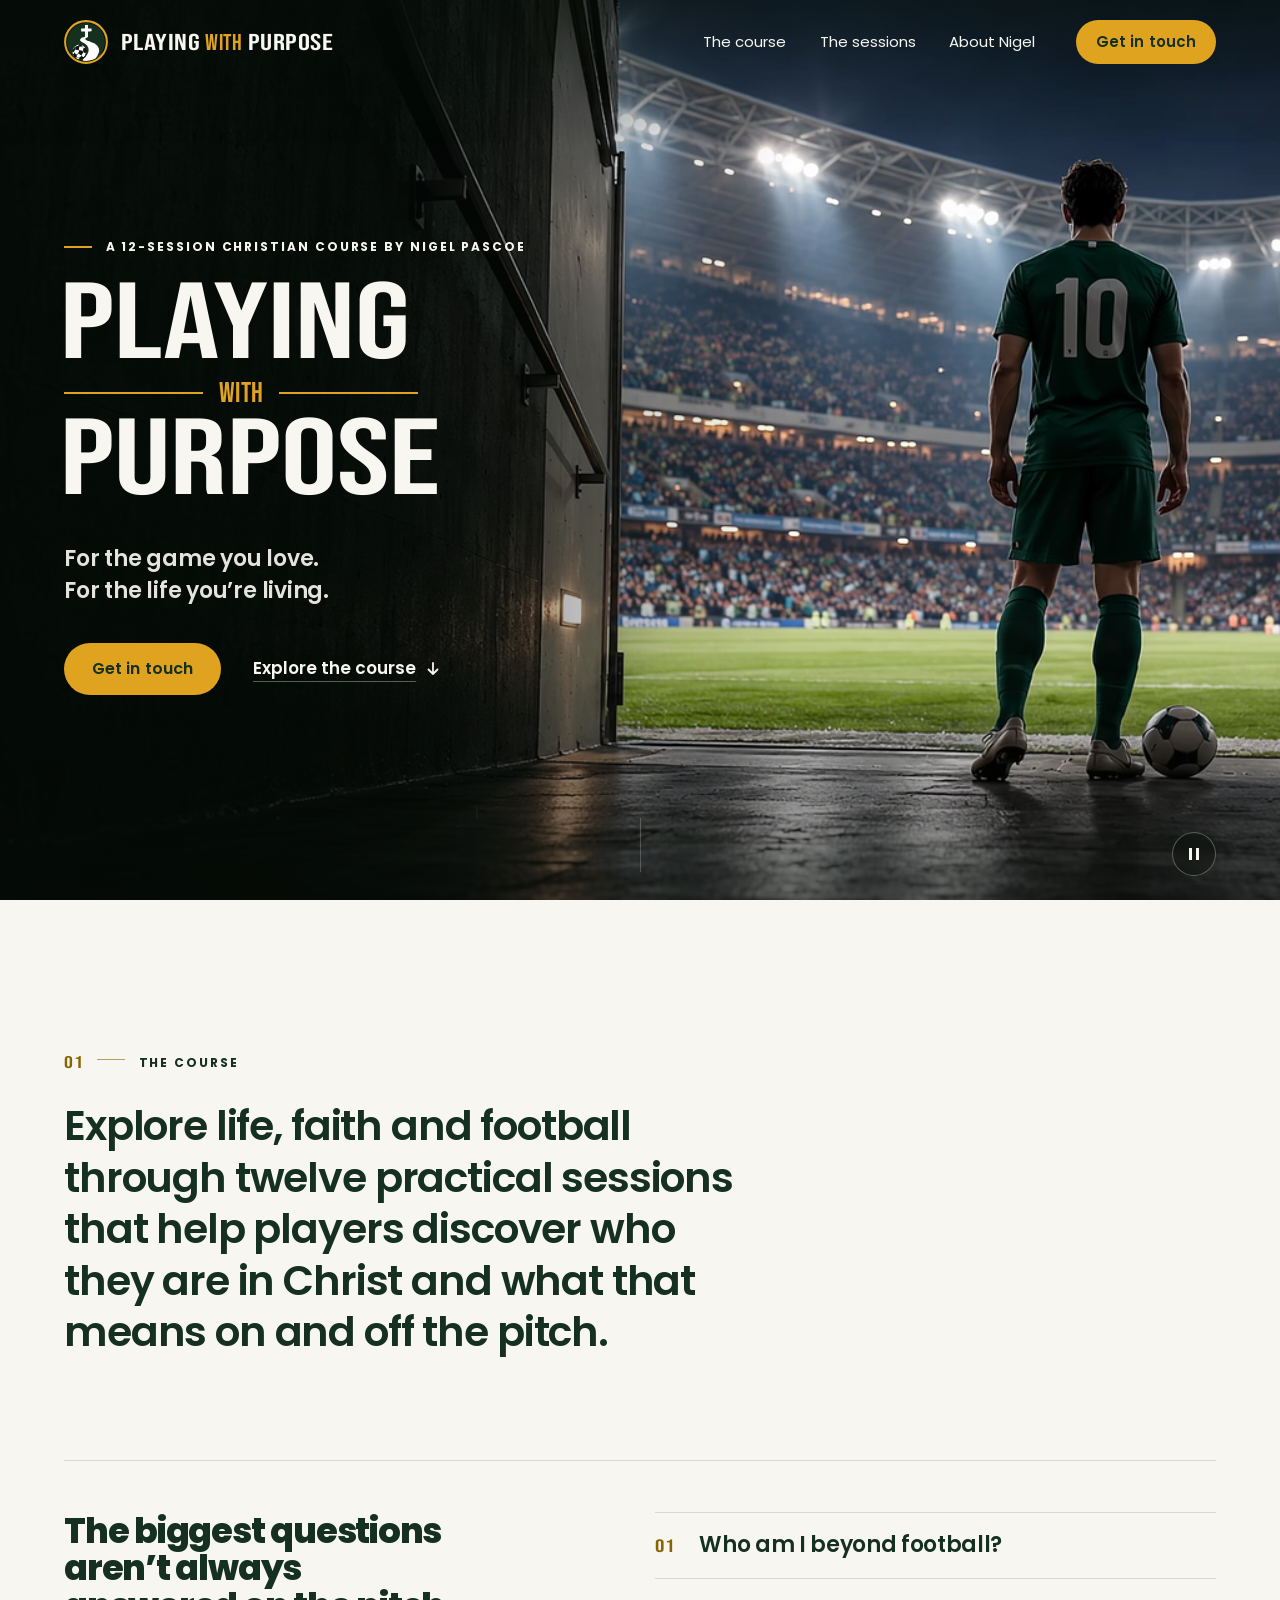
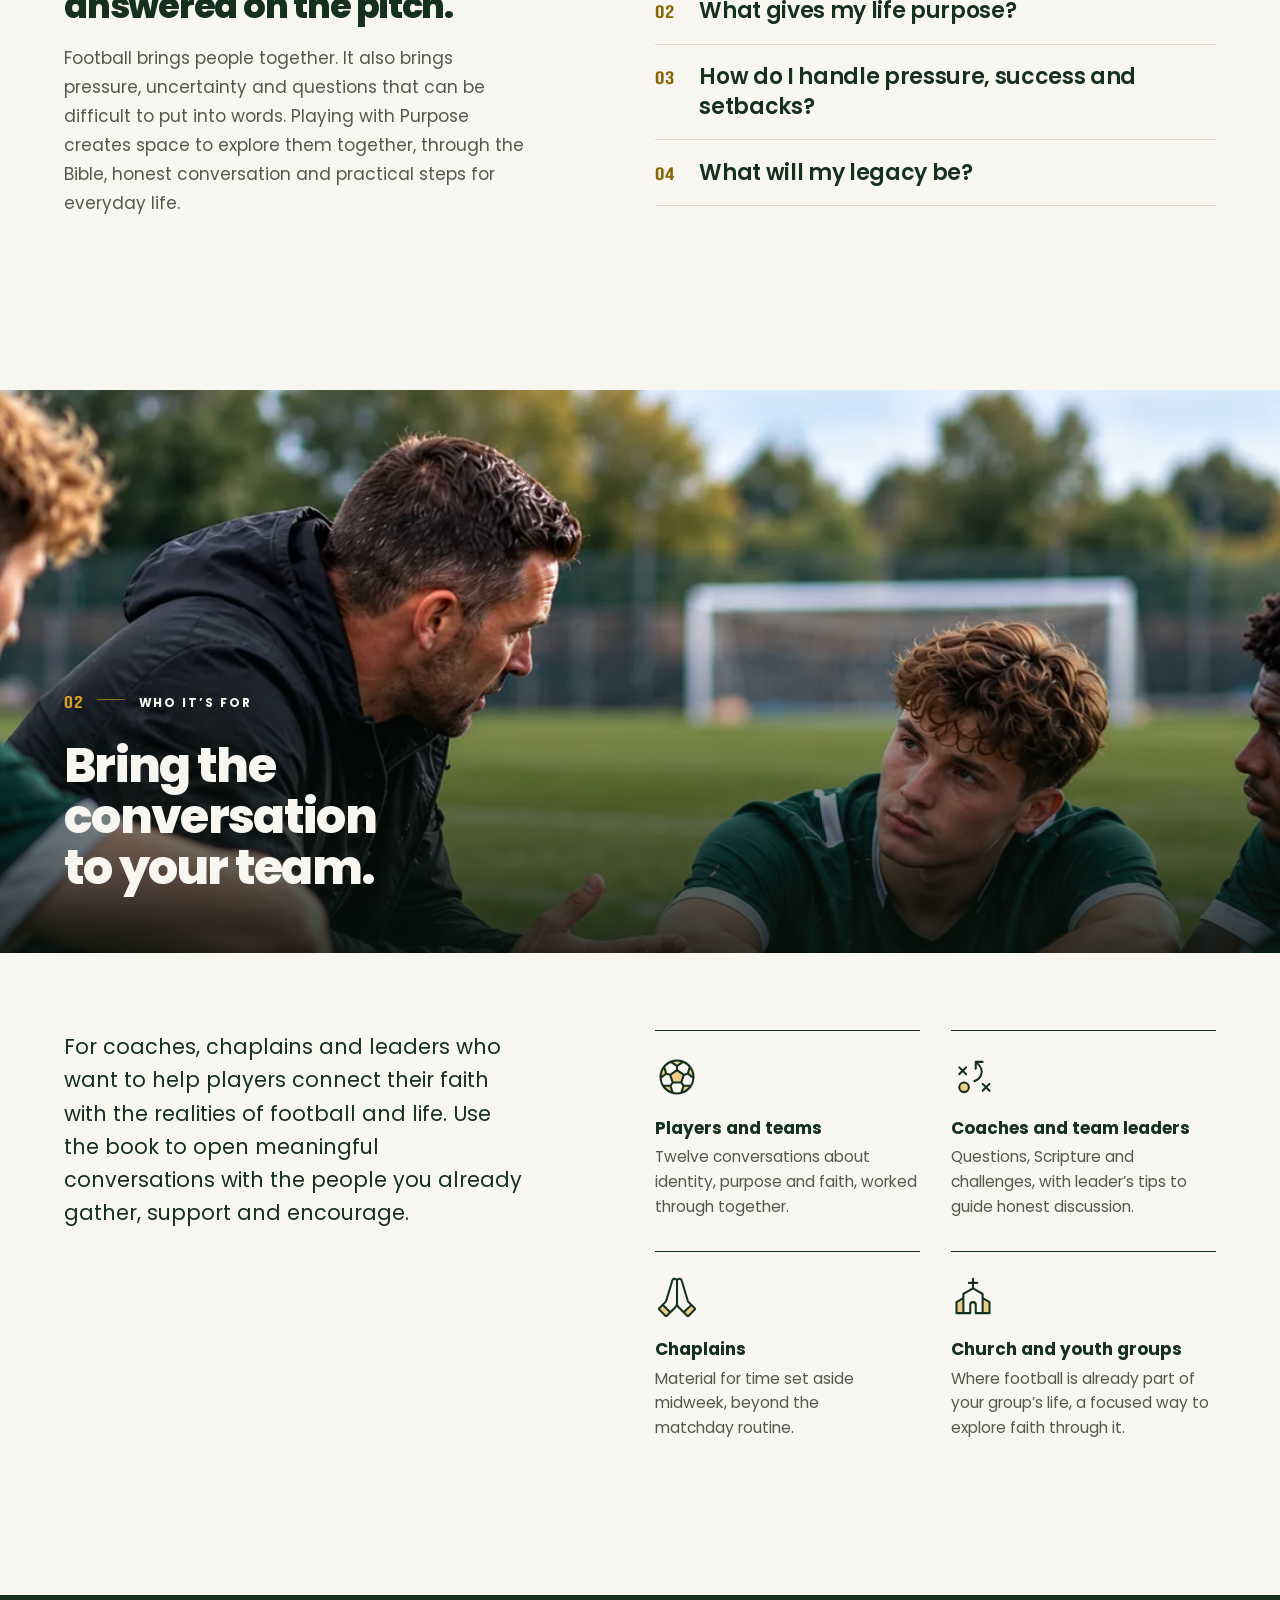
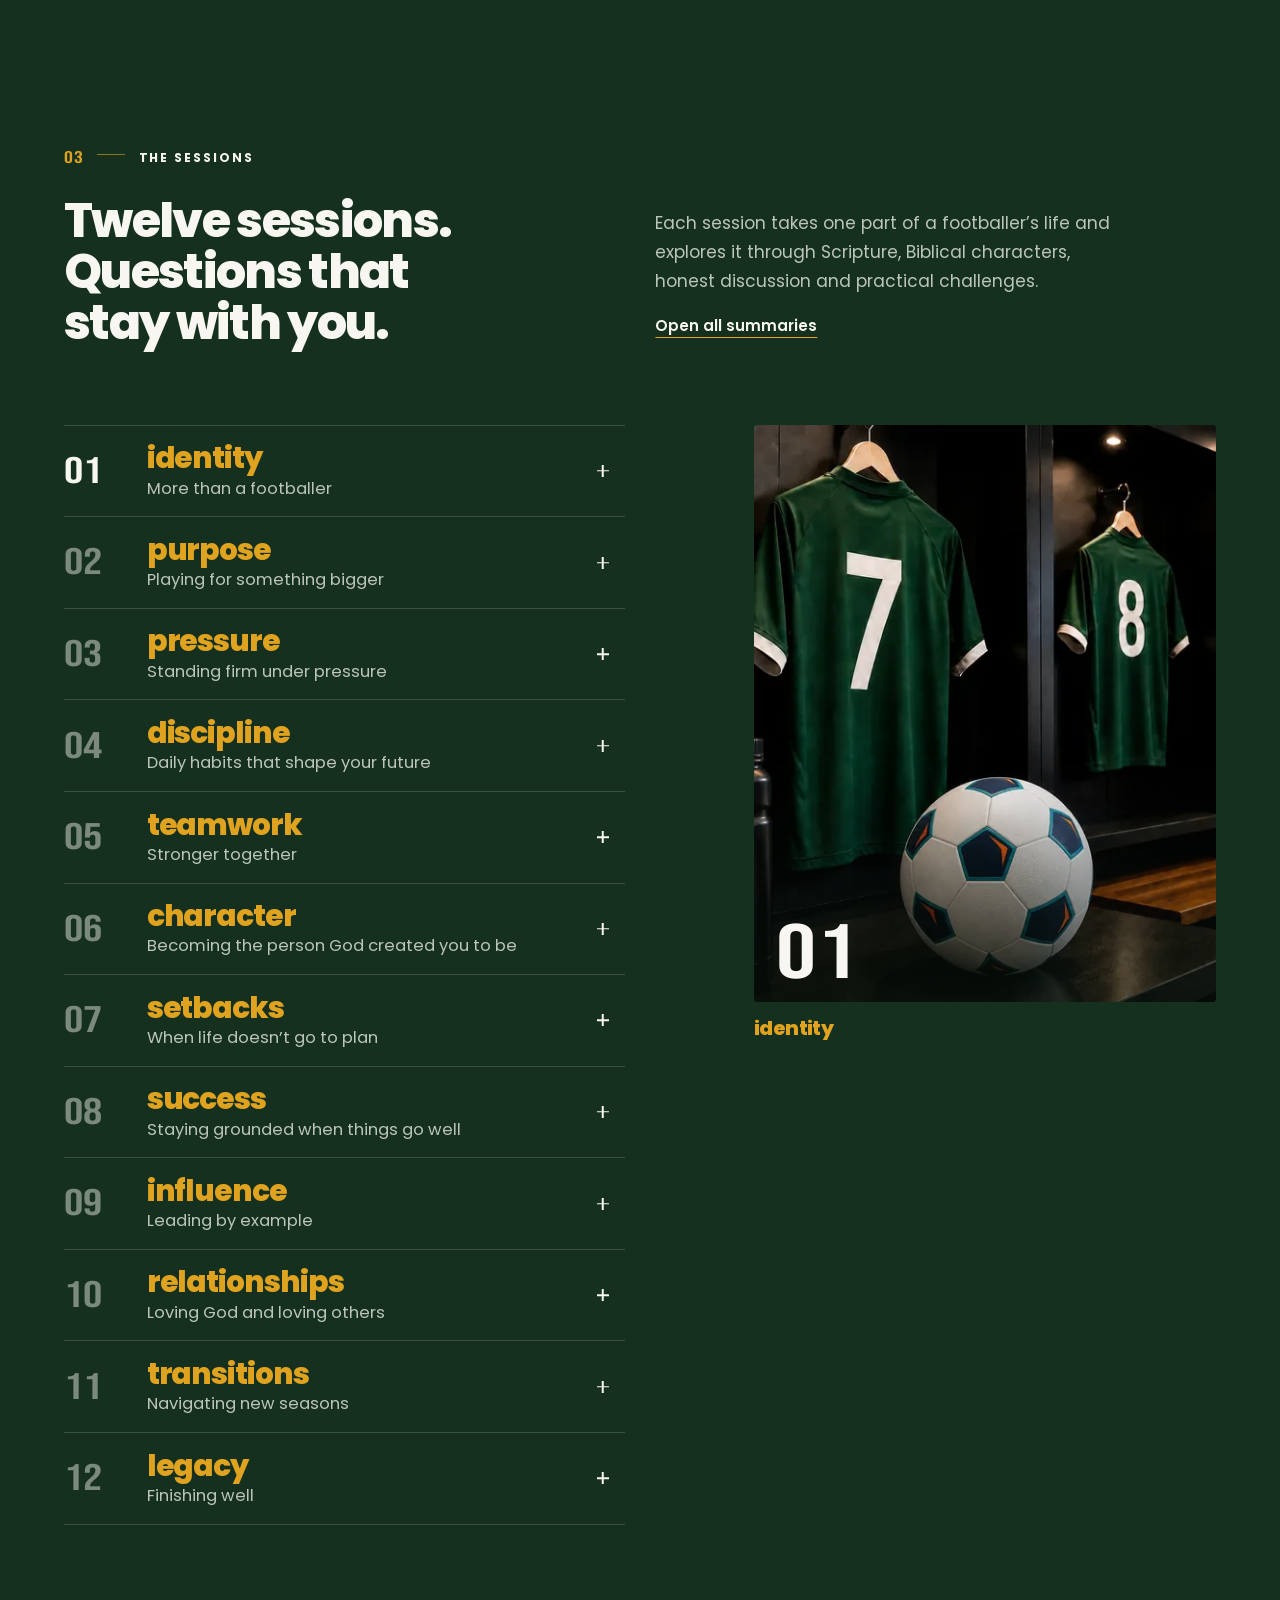
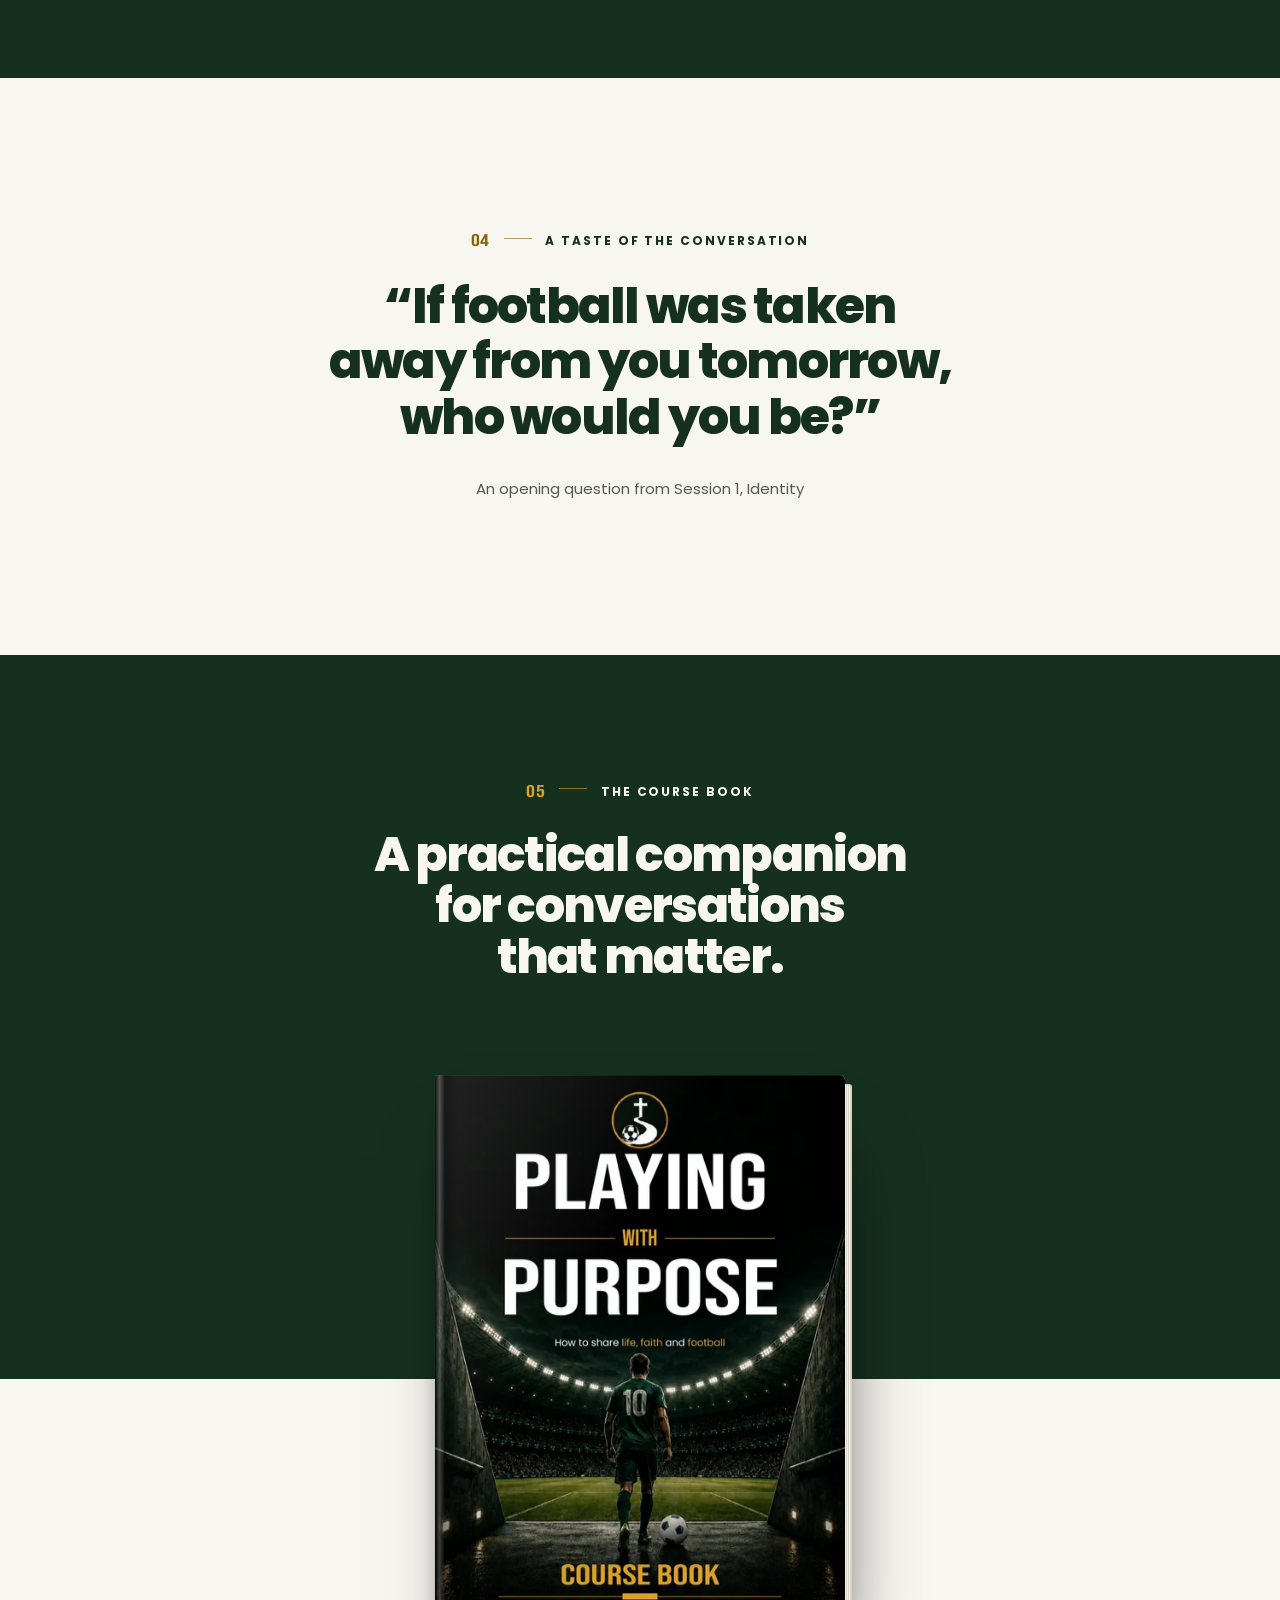
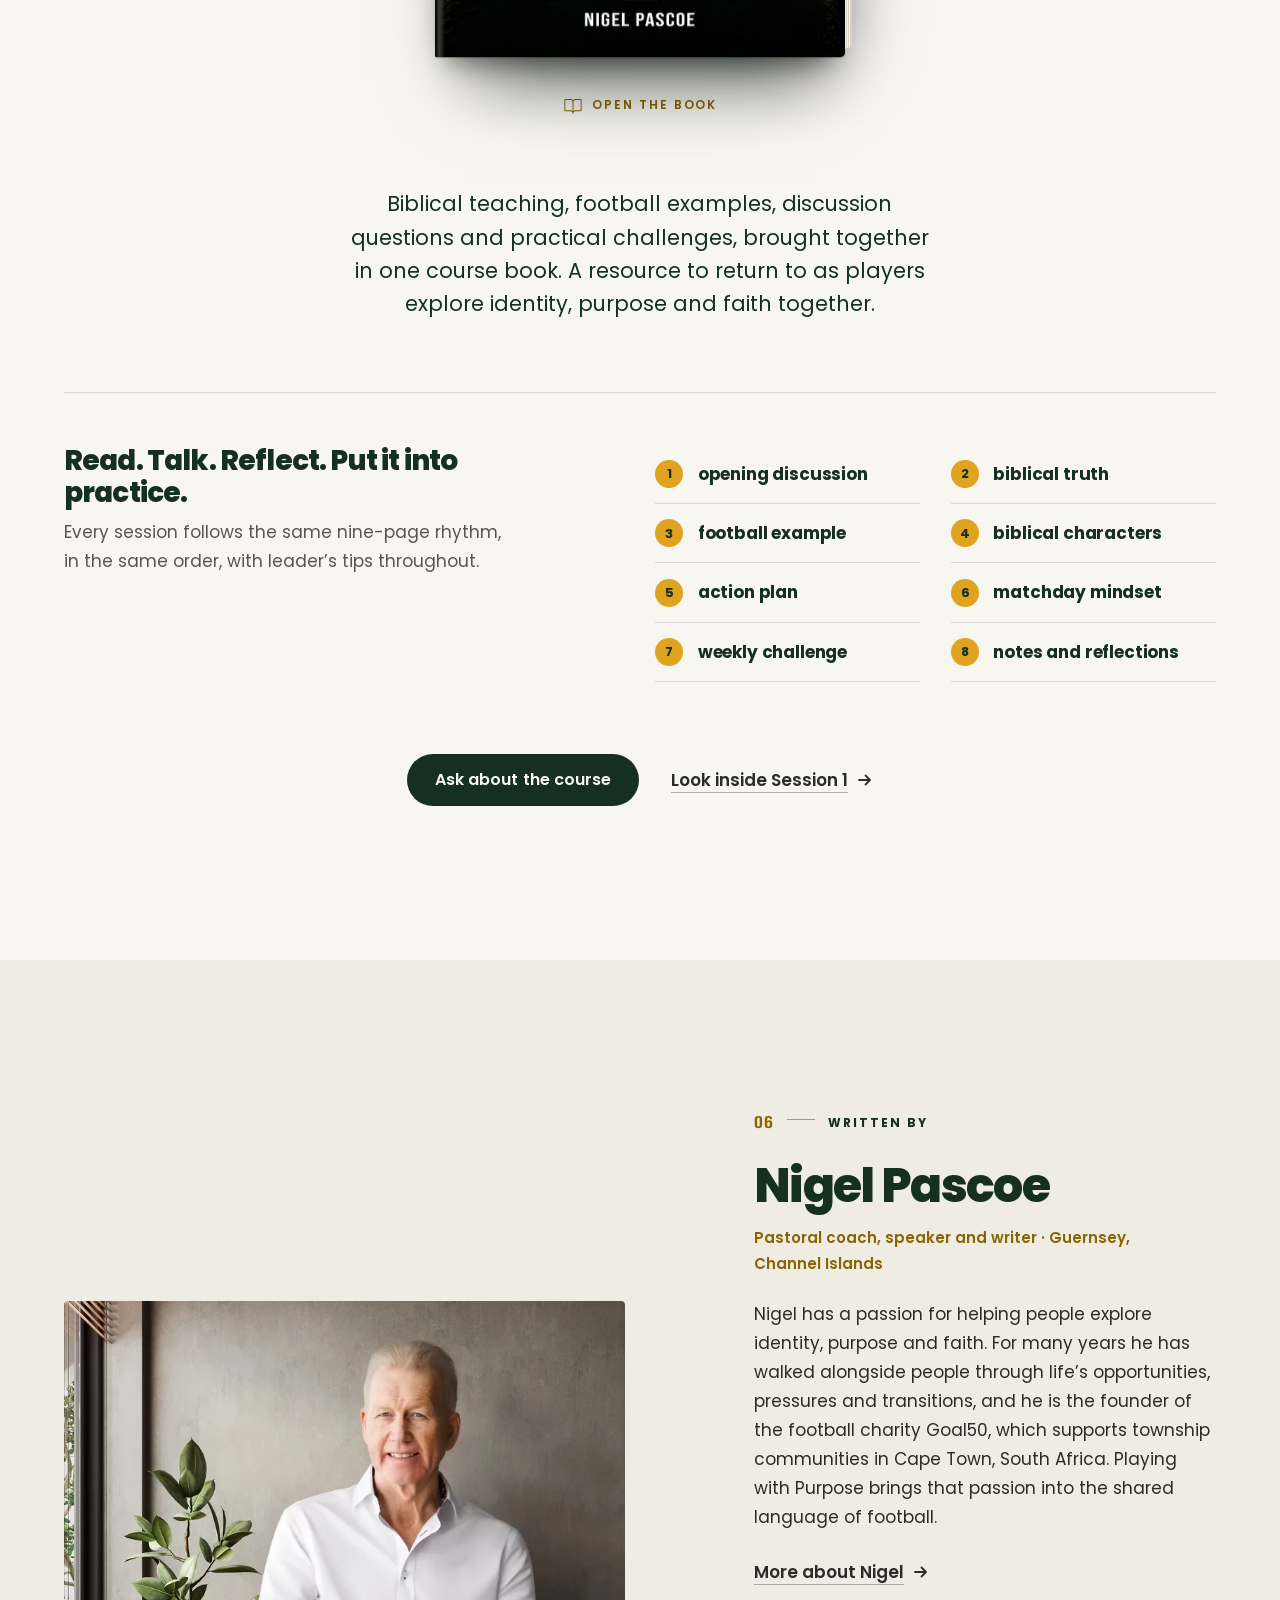
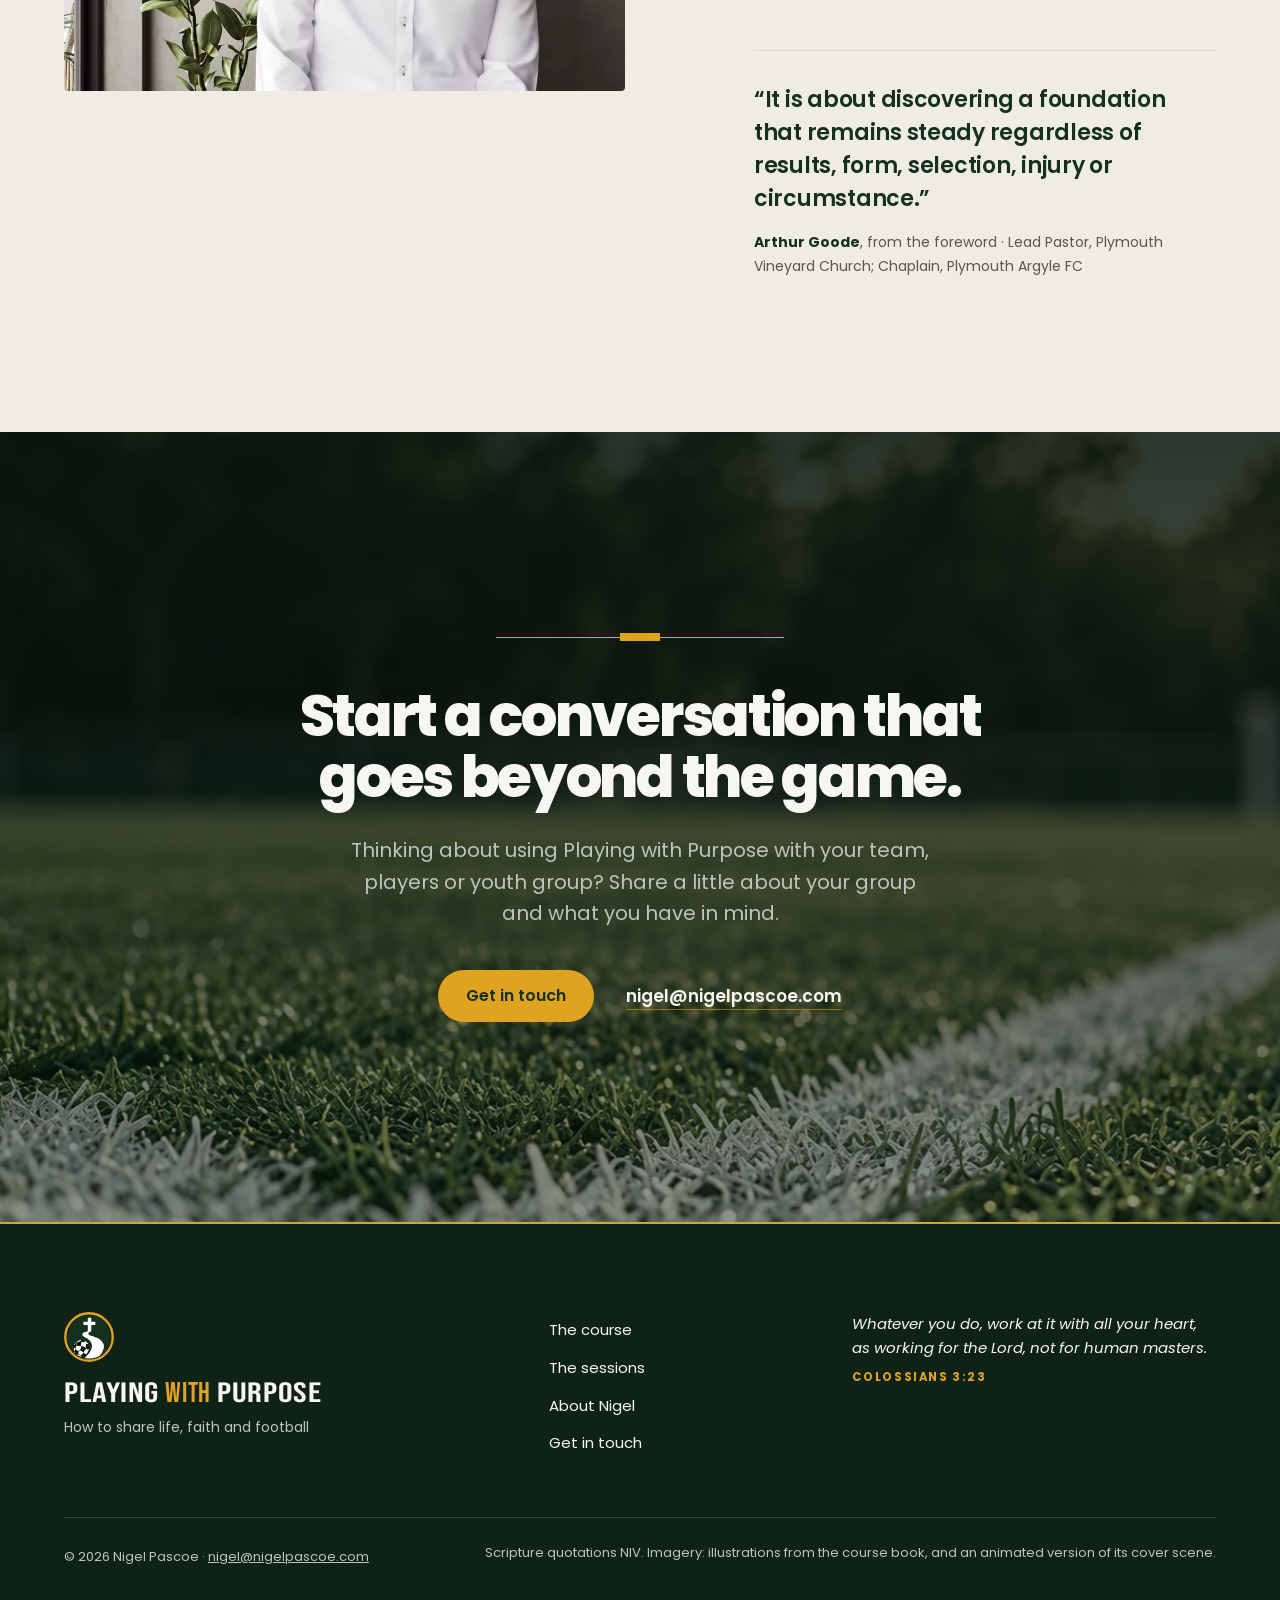
==== commit 7d44a06a: "“Get in touch instead of Talk to Nigel”" ====
--- a/index.html
+++ b/index.html
@@ -13,7 +13,7 @@
   <meta property="og:type" content="website">
   <meta property="og:site_name" content="Playing with Purpose">
   <meta property="og:title" content="Playing with Purpose · Life, faith and football">
-  <meta property="og:description" content="A twelve-session Christian course for footballers by Nigel Pascoe. Talk to Nigel about using it with your team or group.">
+  <meta property="og:description" content="A twelve-session Christian course for footballers by Nigel Pascoe. Get in touch about using it with your team or group.">
   <meta property="og:url" content="https://playingwithpurpose.uk/">
   <meta property="og:image" content="https://playingwithpurpose.uk/assets/img/social-card.jpg">
   <meta property="og:image:width" content="1200">
@@ -50,7 +50,7 @@
         <span class="brand__word" aria-hidden="true">Playing <span class="brand__with">with</span> Purpose</span>
       </a>
       <nav class="site-nav" aria-label="Main">
-        <a class="btn btn--gold btn--small site-nav__quick" href="contact/">Talk to Nigel</a>
+        <a class="btn btn--gold btn--small site-nav__quick" href="contact/">Get in touch</a>
         <button class="site-nav__toggle" type="button" aria-expanded="false" aria-controls="site-menu" data-menu-toggle>
           <span class="site-nav__toggle-label">Menu</span>
           <span class="site-nav__toggle-icon" aria-hidden="true"><span></span><span></span></span>
@@ -60,7 +60,7 @@
             <li><a class="site-nav__link" href="#course">The course</a></li>
             <li><a class="site-nav__link" href="#sessions">The sessions</a></li>
             <li><a class="site-nav__link" href="about/">About Nigel</a></li>
-            <li class="site-nav__cta-item"><a class="btn btn--gold btn--small" href="contact/">Talk to Nigel</a></li>
+            <li class="site-nav__cta-item"><a class="btn btn--gold btn--small" href="contact/">Get in touch</a></li>
           </ul>
           <p class="site-nav__email">Or email <a href="mailto:nigel@nigelpascoe.com">nigel@nigelpascoe.com</a></p>
         </div>
@@ -99,7 +99,7 @@
         <div class="hero__deck">
           <p class="hero__headline">For the game you love.<br> For the life you’re living.</p>
           <div class="hero__actions">
-            <a class="btn btn--gold" href="contact/">Talk to Nigel</a>
+            <a class="btn btn--gold" href="contact/">Get in touch</a>
             <a class="link-arrow" href="#course">Explore the course <svg class="link-arrow__icon" viewBox="0 0 16 16" aria-hidden="true"><path d="M8 2v11M3.5 8.5 8 13l4.5-4.5"/></svg></a>
           </div>
         </div>
@@ -496,7 +496,7 @@
           </ol>
         </div>
         <div class="book__actions">
-          <a class="btn btn--green" href="contact/">Ask Nigel about the course</a>
+          <a class="btn btn--green" href="contact/">Ask about the course</a>
           <a class="link-arrow link-arrow--right" href="assets/img/spread-identity-discussion-1960.jpg" data-lightbox="assets/img/spread-identity-discussion-1960.webp" data-lightbox-alt="Session 1 opening discussion and Biblical truth pages from the course book." data-lightbox-caption="Session 1, Identity: opening discussion and Biblical truth" data-cursor="view">Look inside Session 1 <svg class="link-arrow__icon" viewBox="0 0 16 16" aria-hidden="true"><path d="M2 8h11M8.5 3.5 13 8l-4.5 4.5"/></svg></a>
         </div>
       </div>
@@ -536,9 +536,9 @@
       <div class="wrap closing__inner">
         <div class="mark-rule" aria-hidden="true"></div>
         <h2 class="closing__title" id="closing-title" data-reveal>Start a conversation that goes beyond the game.</h2>
-        <p class="closing__lead">Thinking about using Playing with Purpose with your team, players or youth group? Tell Nigel a little about your group and what you have in mind.</p>
+        <p class="closing__lead">Thinking about using Playing with Purpose with your team, players or youth group? Share a little about your group and what you have in mind.</p>
         <div class="closing__actions">
-          <a class="btn btn--gold" href="contact/">Talk to Nigel</a>
+          <a class="btn btn--gold" href="contact/">Get in touch</a>
           <a class="closing__email" href="mailto:nigel@nigelpascoe.com">nigel@nigelpascoe.com</a>
         </div>
       </div>
@@ -558,7 +558,7 @@
           <li><a href="#course">The course</a></li>
           <li><a href="#sessions">The sessions</a></li>
           <li><a href="about/">About Nigel</a></li>
-          <li><a href="contact/">Talk to Nigel</a></li>
+          <li><a href="contact/">Get in touch</a></li>
         </ul>
       </nav>
       <figure class="site-footer__verse">
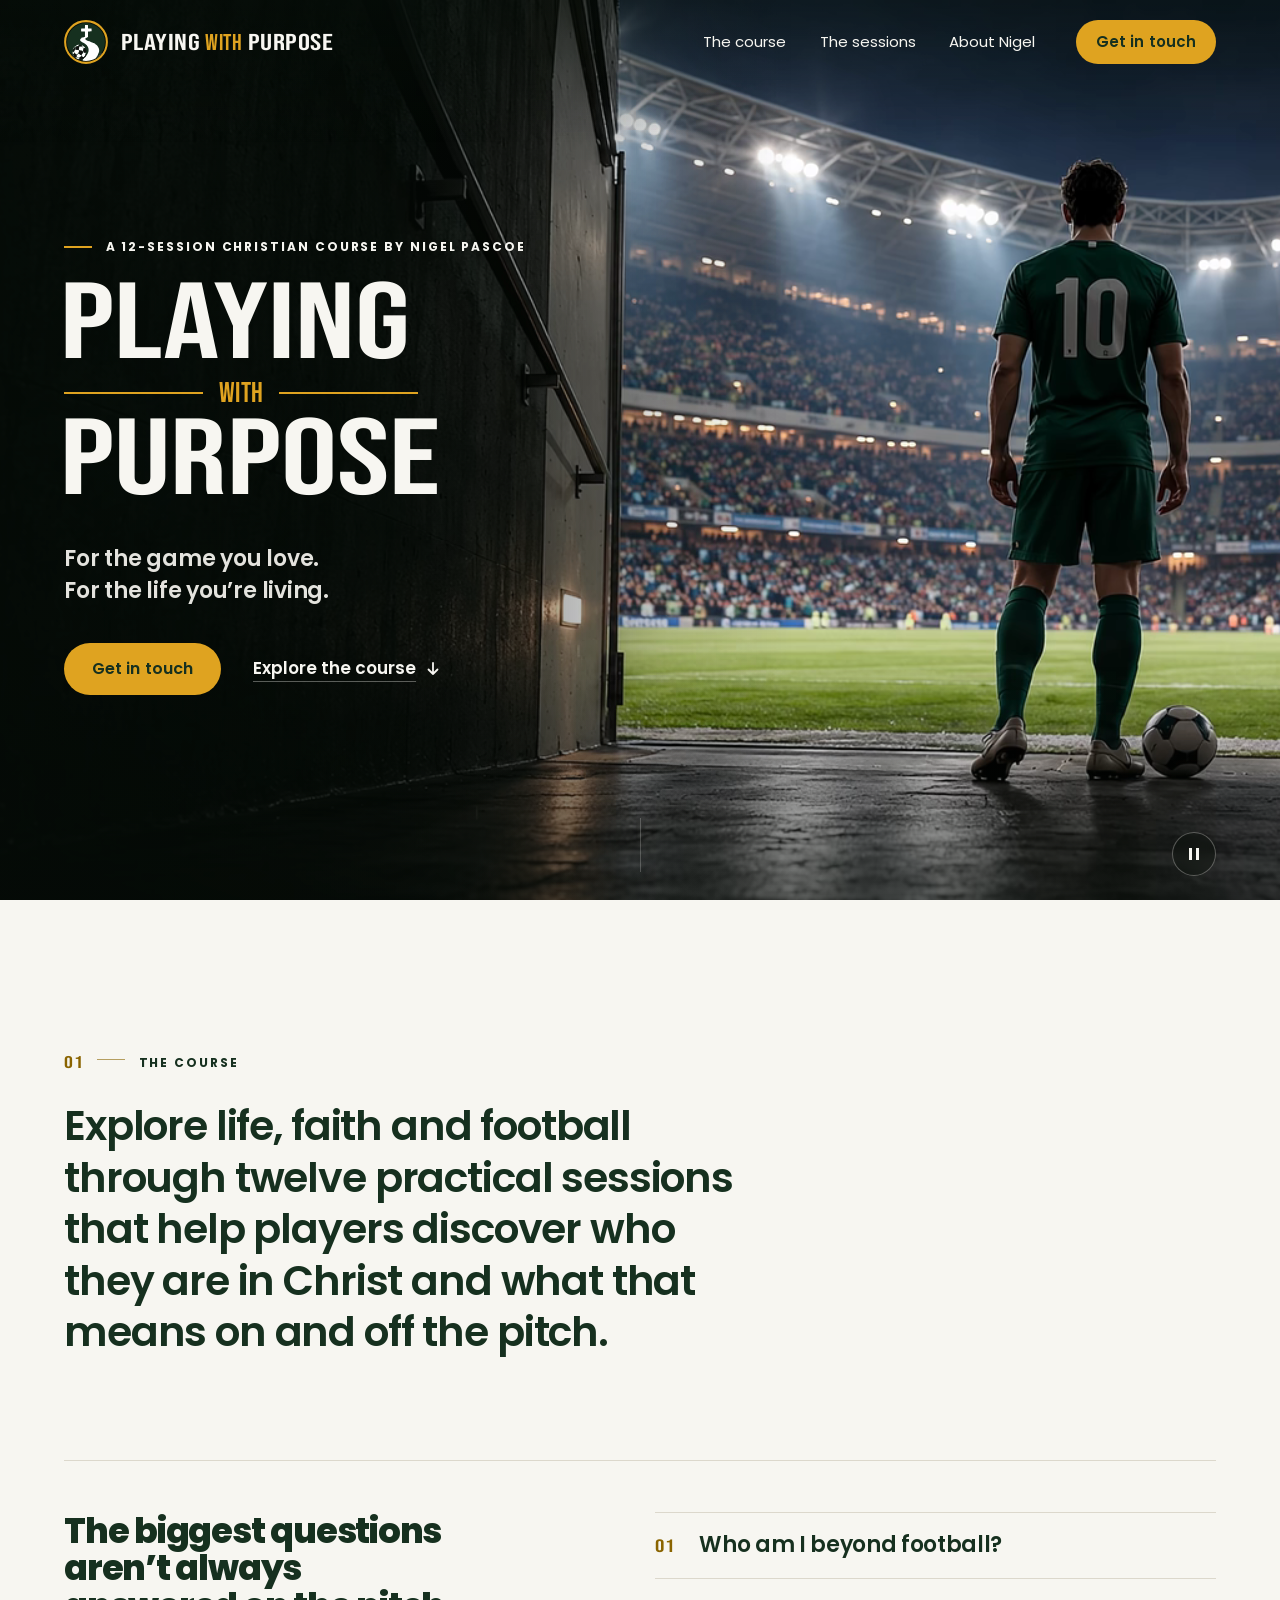
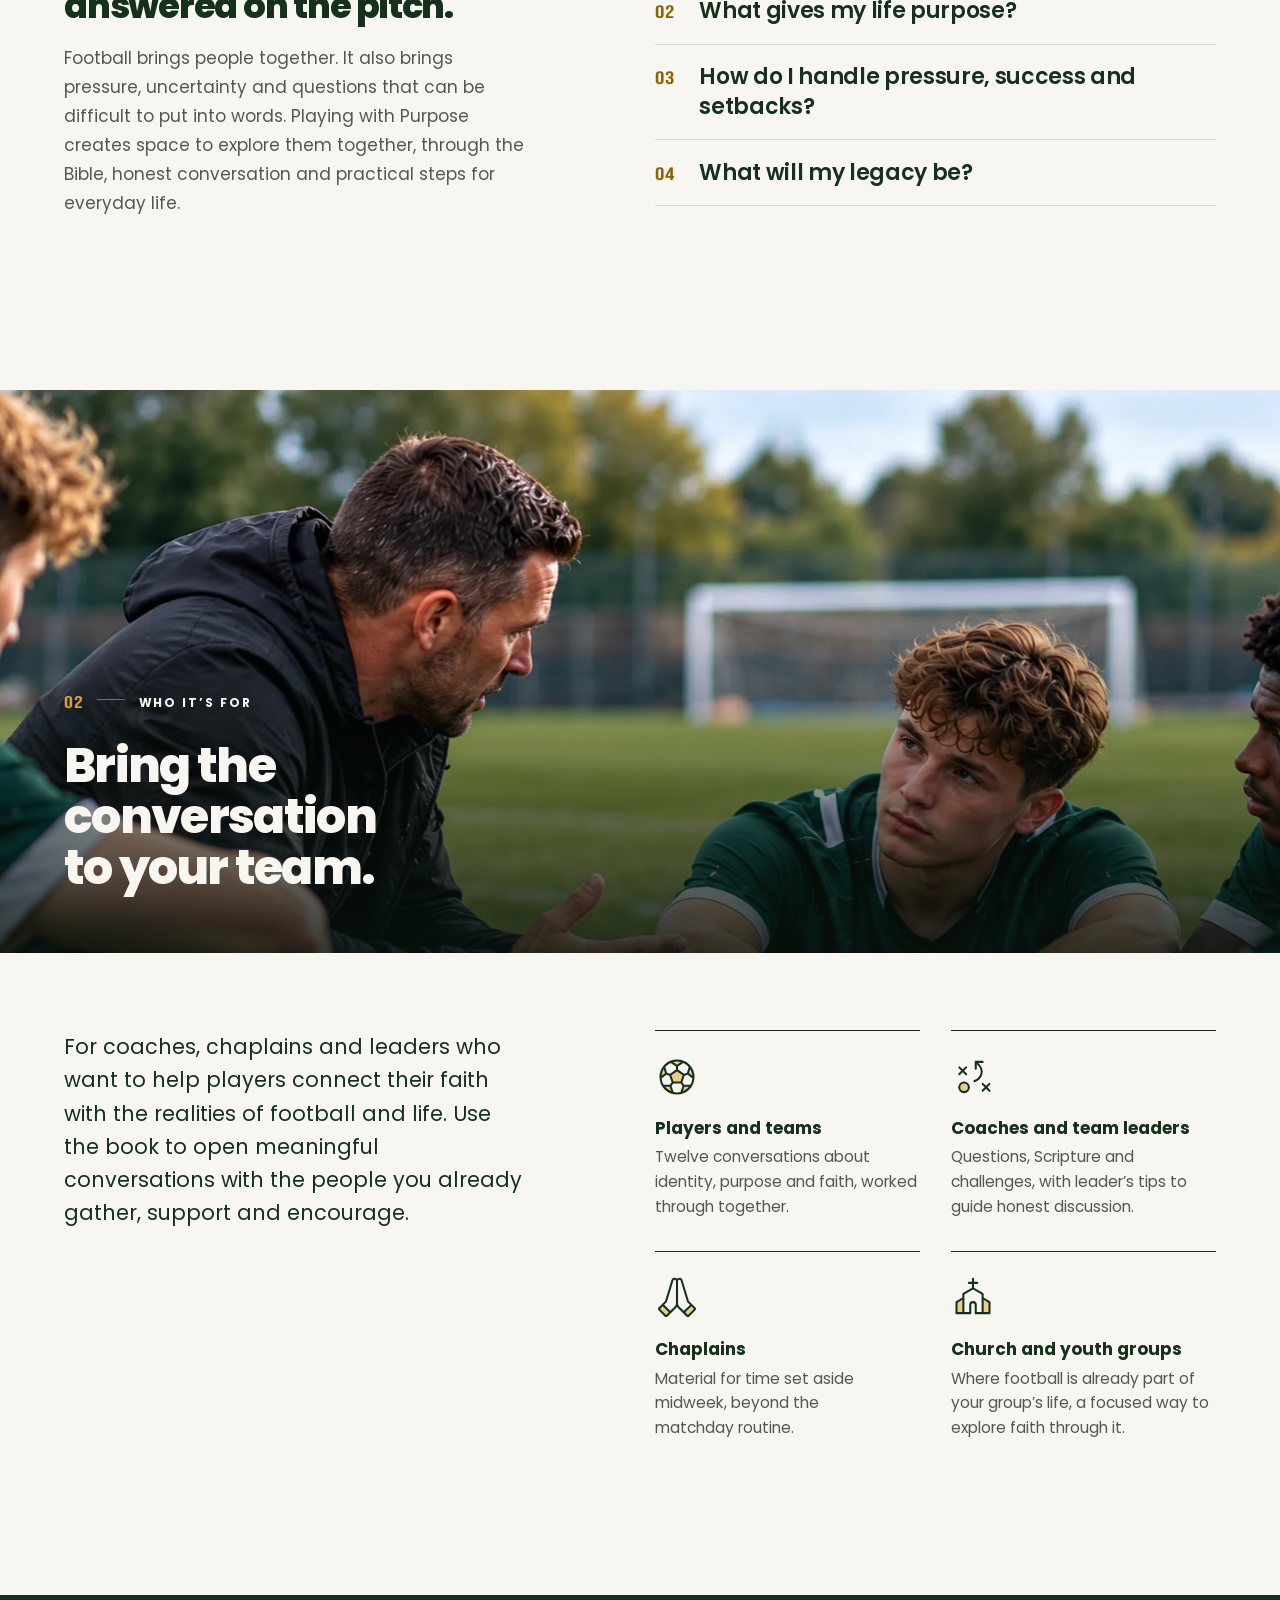
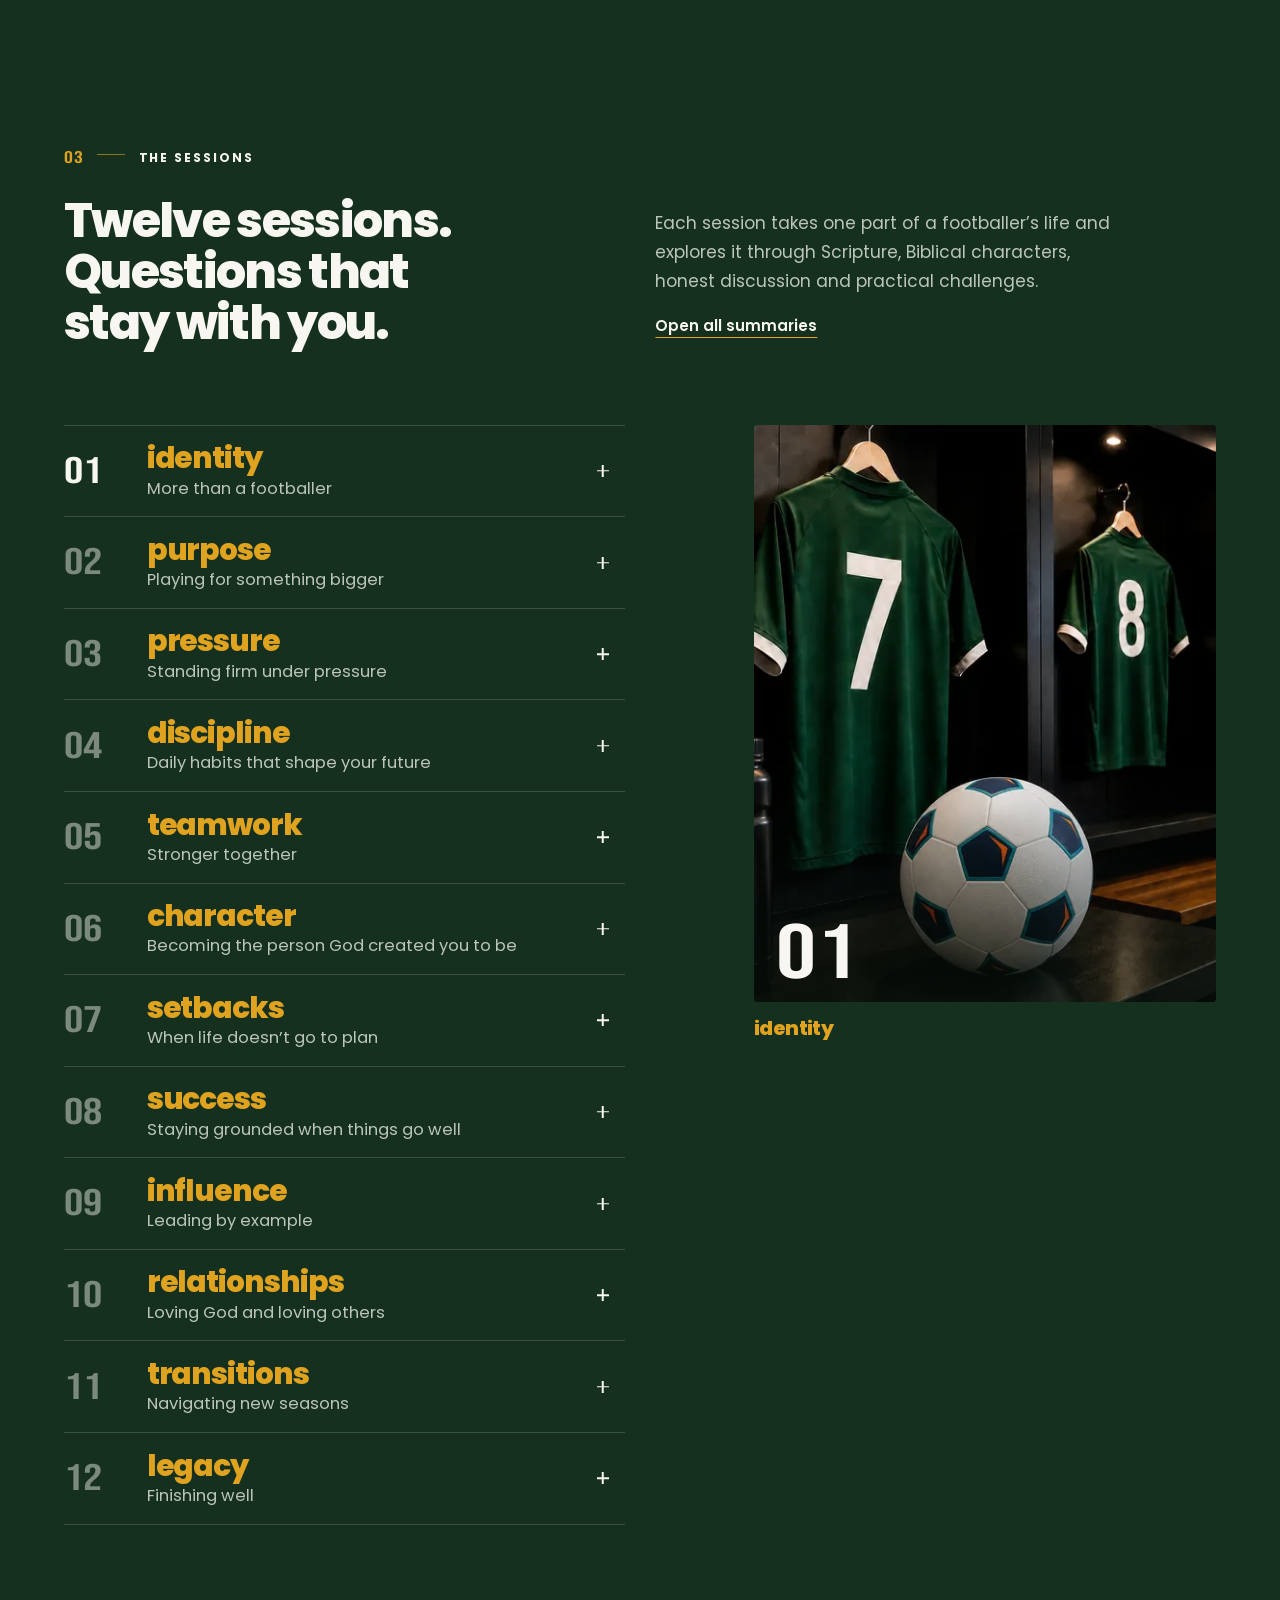
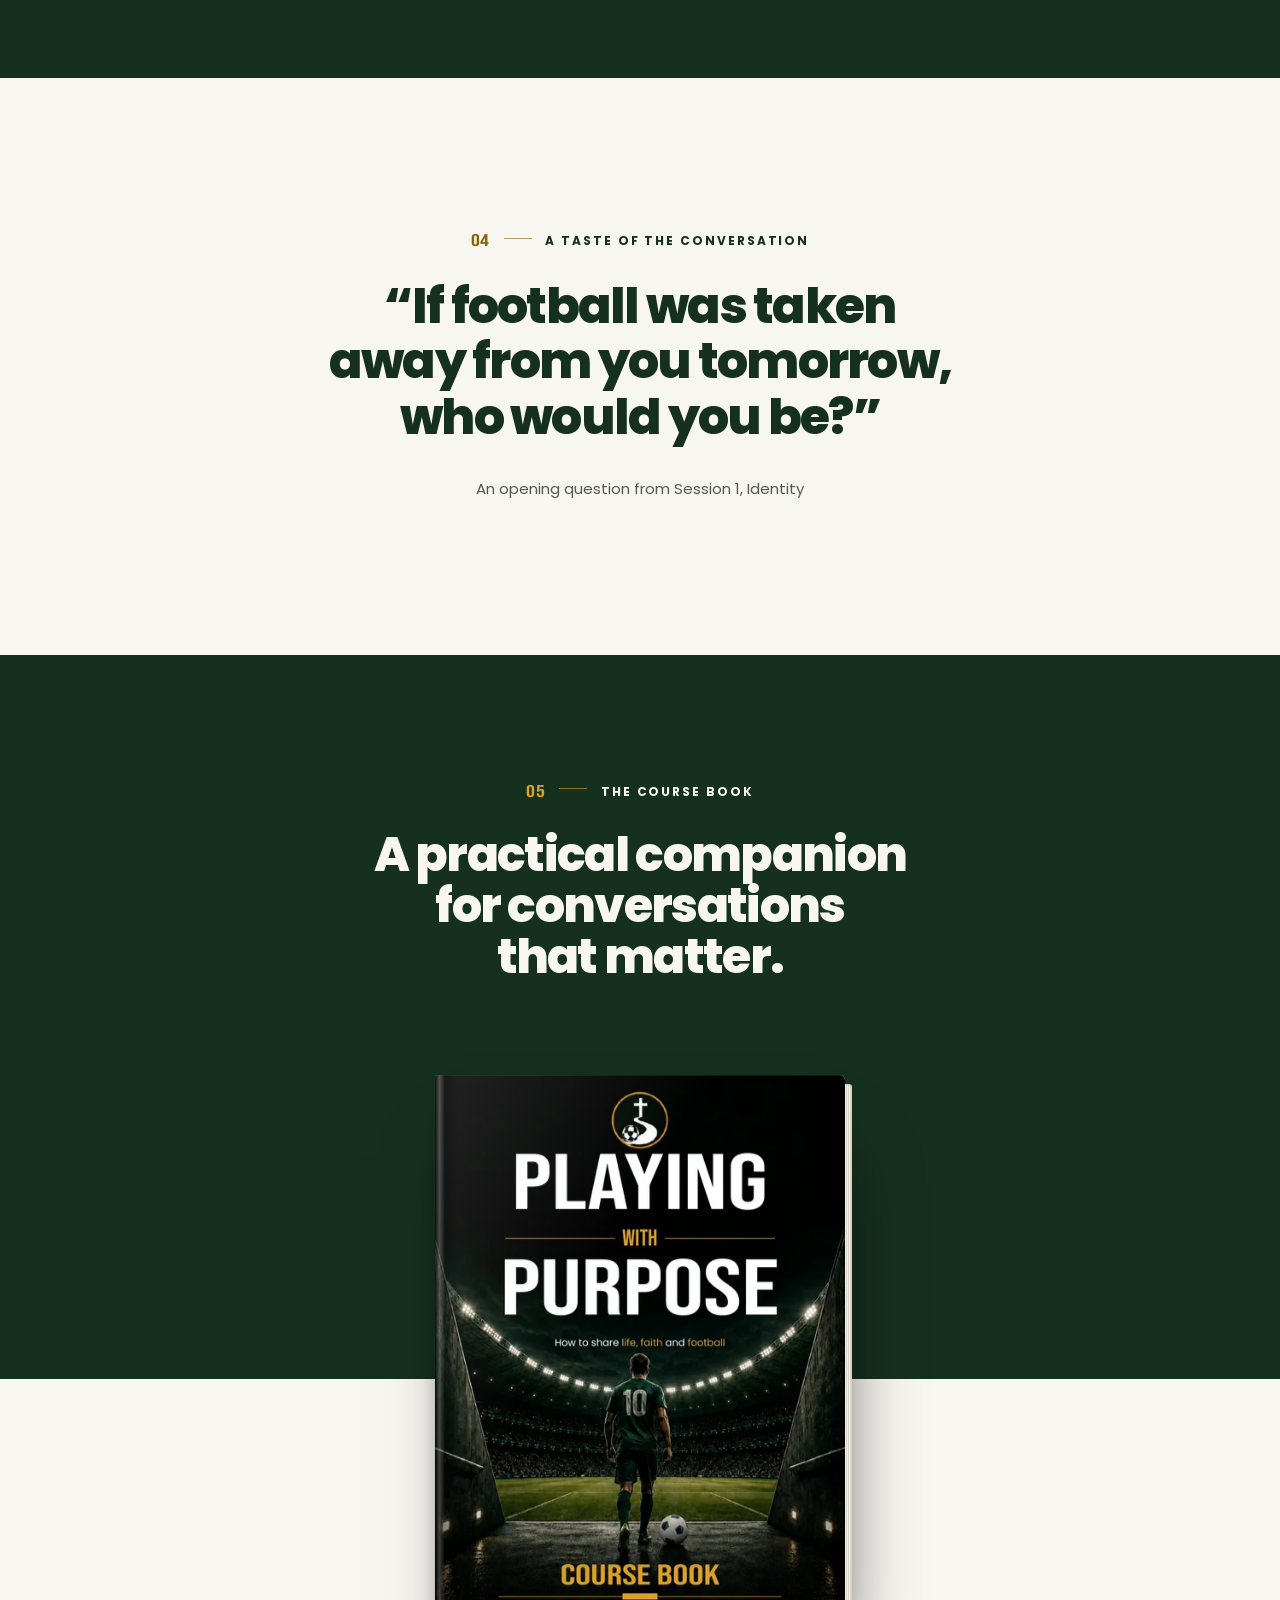
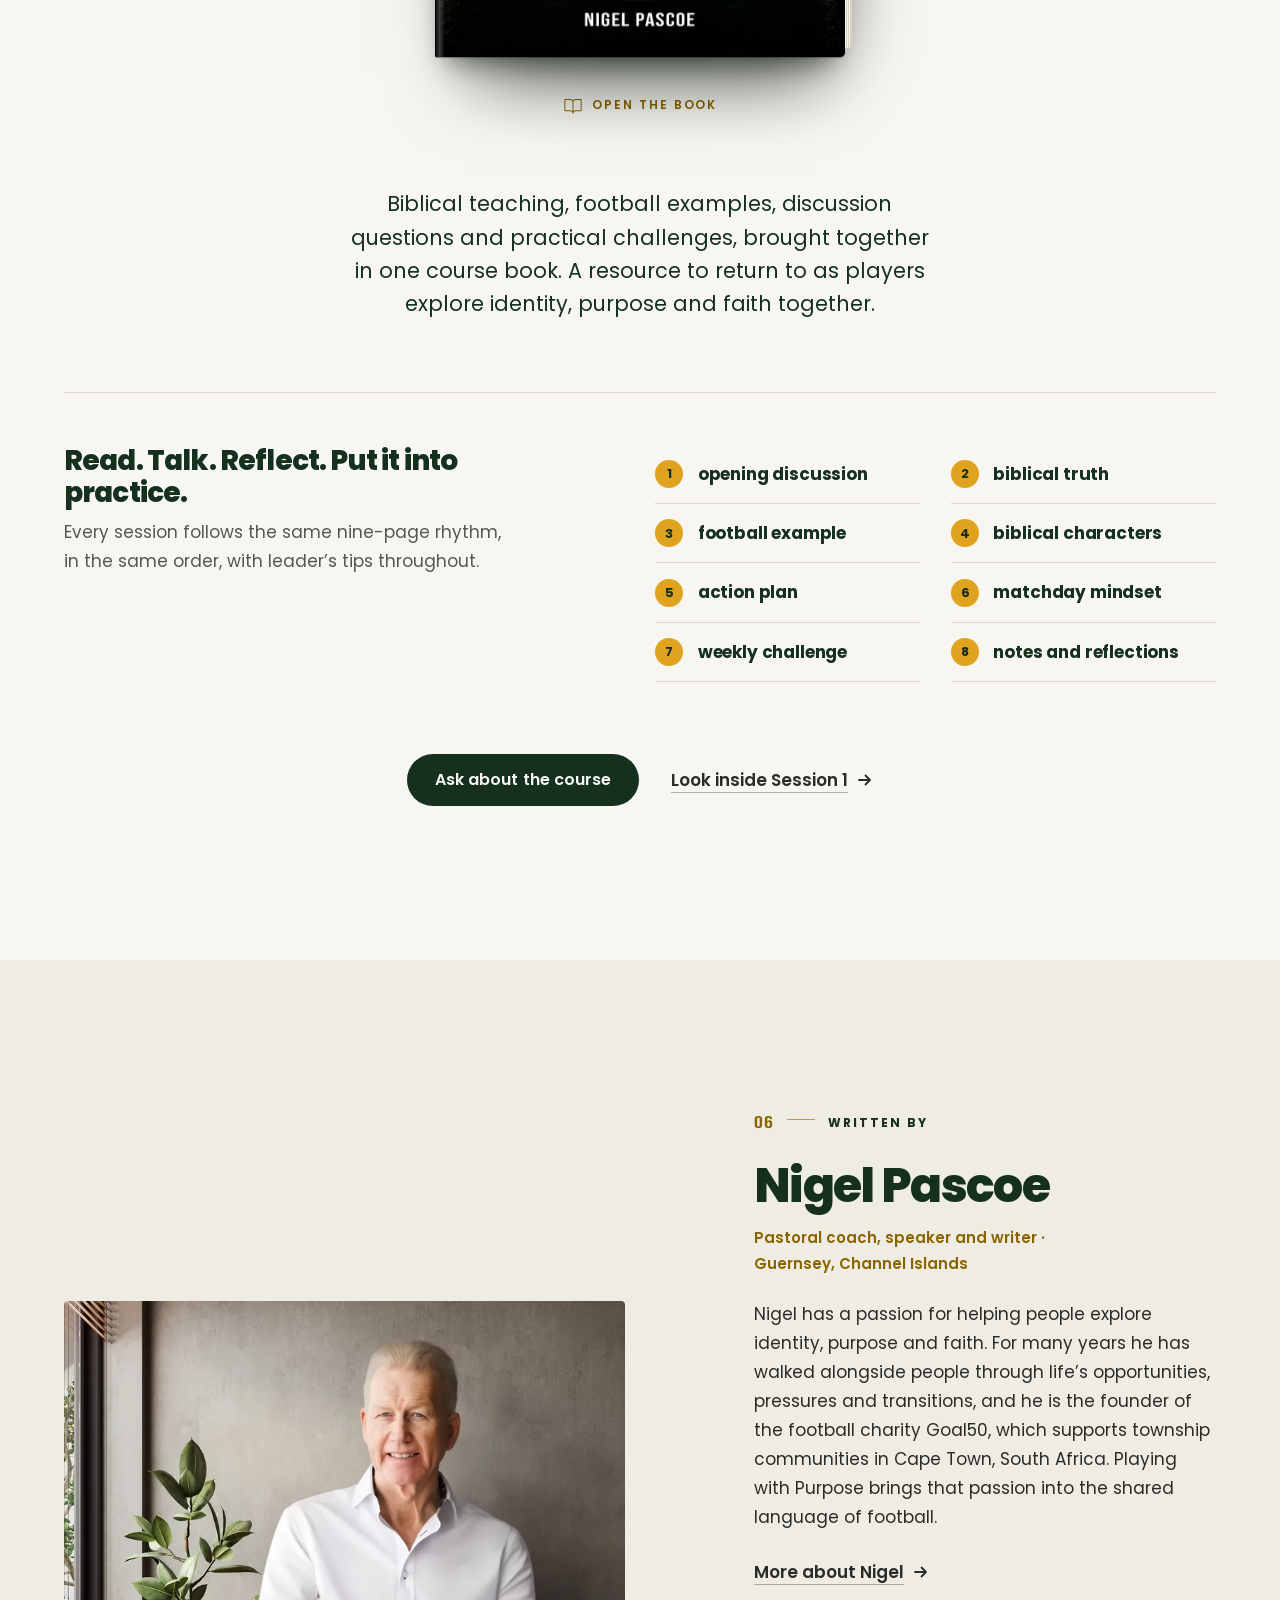
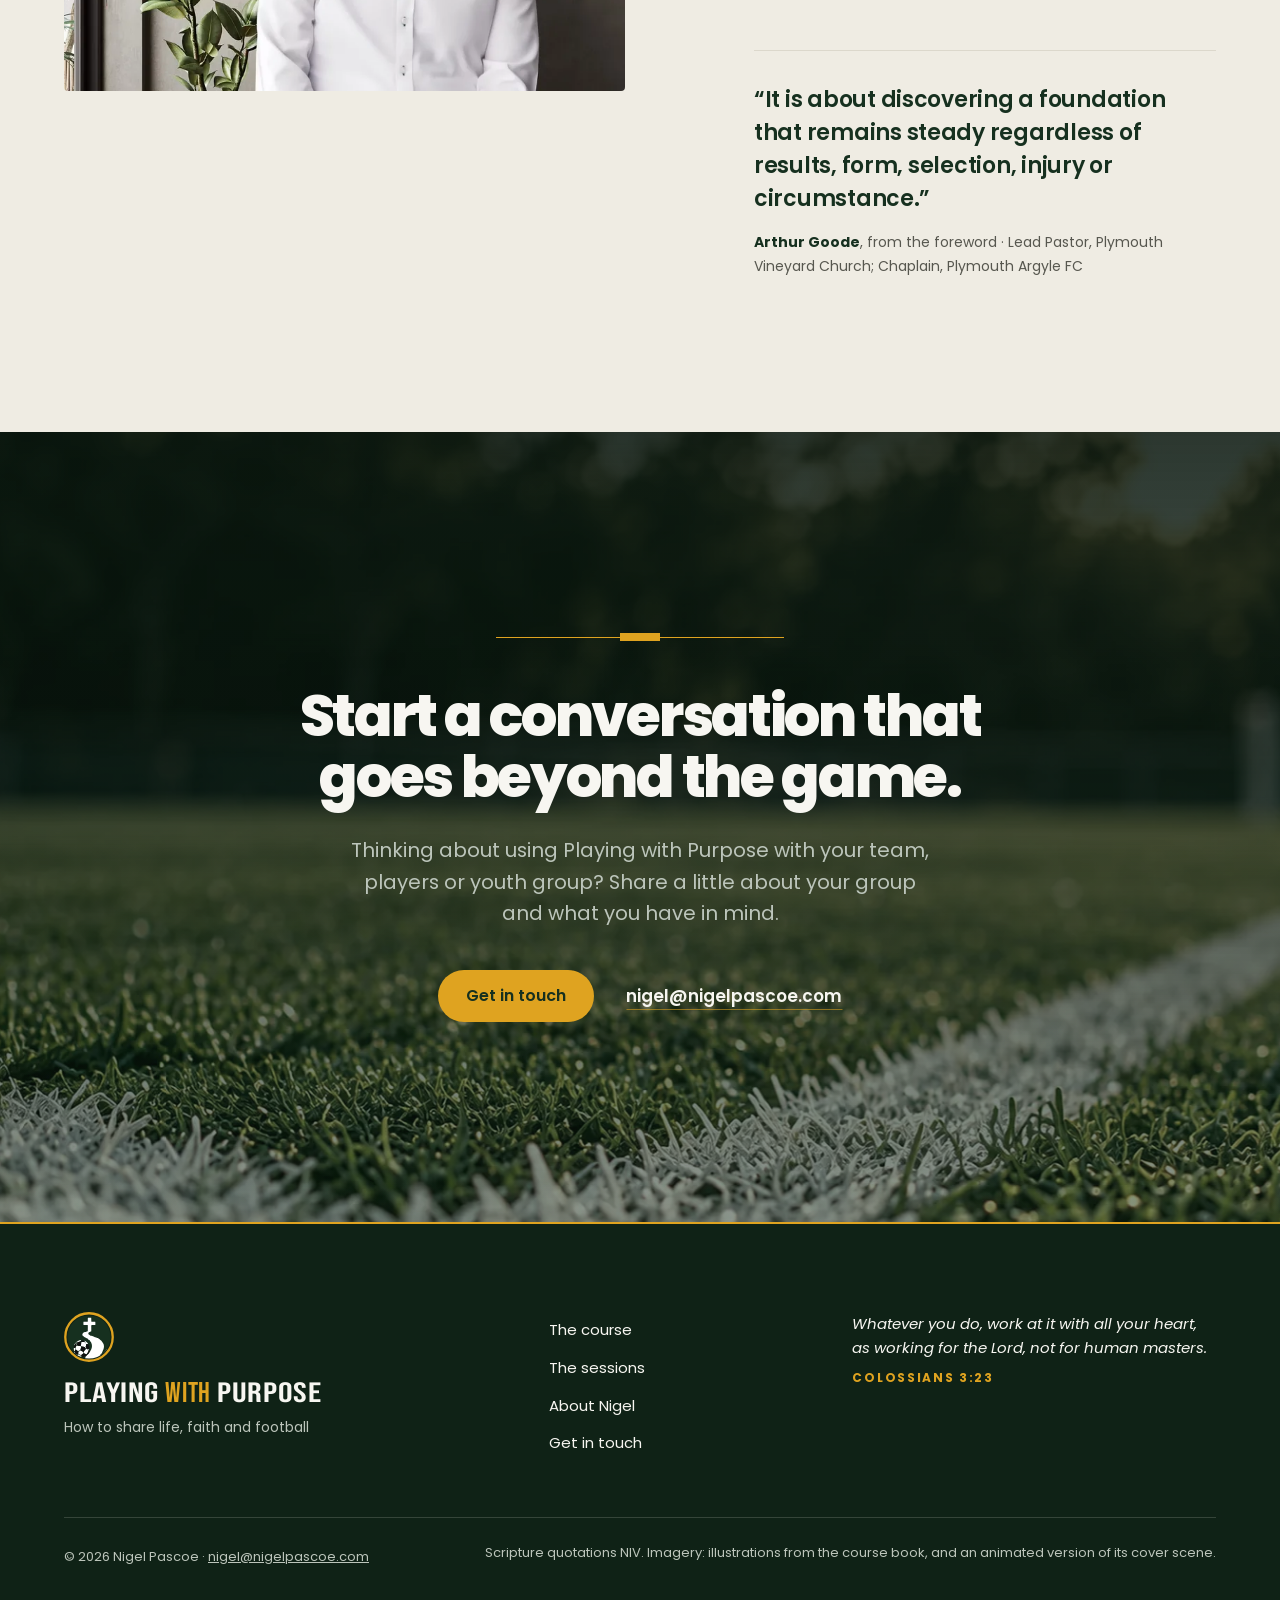
==== commit 09a2698a: "amends" ====
--- a/index.html
+++ b/index.html
@@ -32,9 +32,9 @@
   <link rel="preload" href="assets/fonts/poppins-800.woff2" as="font" type="font/woff2" crossorigin>
   <link rel="preload" href="assets/fonts/poppins-400.woff2" as="font" type="font/woff2" crossorigin>
   <link rel="preload" as="image" type="image/webp" href="assets/img/hero-video-poster-1600.webp" imagesrcset="assets/img/hero-video-poster-960.webp 960w, assets/img/hero-video-poster-1600.webp 1600w, assets/img/hero-video-poster-1920.webp 1920w" imagesizes="100vw" media="(min-width: 768px) and (orientation: landscape)" fetchpriority="high">
-  <link rel="preload" as="image" type="image/webp" href="assets/img/hero-banner-1600.webp" imagesrcset="assets/img/hero-banner-960.webp 960w, assets/img/hero-banner-1600.webp 1600w, assets/img/hero-banner-2400.webp 2400w" imagesizes="100vw" media="(min-width: 768px) and (orientation: portrait)" fetchpriority="high">
-  <link rel="preload" as="image" type="image/webp" href="assets/img/hero-cover-portrait-1054.webp" imagesrcset="assets/img/hero-cover-portrait-640.webp 640w, assets/img/hero-cover-portrait-1054.webp 1054w" imagesizes="100vw" media="(max-width: 767.98px)" fetchpriority="high">
-  <link rel="stylesheet" href="assets/css/site.css?v=11">
+  <link rel="preload" as="image" type="image/webp" href="assets/img/hero-banner-1600.webp" imagesrcset="assets/img/hero-banner-960.webp 960w, assets/img/hero-banner-1600.webp 1600w, assets/img/hero-banner-2400.webp 2400w" imagesizes="100vw" media="(min-width: 1200px) and (orientation: portrait)" fetchpriority="high">
+  <link rel="preload" as="image" type="image/webp" href="assets/img/hero-cover-portrait-1054.webp" imagesrcset="assets/img/hero-cover-portrait-640.webp 640w, assets/img/hero-cover-portrait-1054.webp 1054w" imagesizes="100vw" media="(max-width: 767.98px), (orientation: portrait) and (max-width: 1199.98px)" fetchpriority="high">
+  <link rel="stylesheet" href="assets/css/site.css?v=13">
   <script>document.documentElement.classList.add('js')</script>
   <script src="assets/js/vendor/lenis.min.js?v=1.3.26" defer></script>
   <script src="assets/js/site.js?v=7" defer></script>
@@ -62,7 +62,7 @@
             <li><a class="site-nav__link" href="about/">About Nigel</a></li>
             <li class="site-nav__cta-item"><a class="btn btn--gold btn--small" href="contact/">Get in touch</a></li>
           </ul>
-          <p class="site-nav__email">Or email <a href="mailto:nigel@nigelpascoe.com">nigel@nigelpascoe.com</a></p>
+          <p class="site-nav__email"><span class="site-nav__email-label">Email</span> <a href="mailto:nigel@nigelpascoe.com">nigel@nigelpascoe.com</a></p>
         </div>
       </nav>
     </div>
@@ -75,8 +75,8 @@
       <div class="hero__media" data-hero-media>
         <div class="hero__frame">
           <picture>
-            <source media="(max-width: 767.98px)" type="image/webp" srcset="assets/img/hero-cover-portrait-640.webp 640w, assets/img/hero-cover-portrait-1054.webp 1054w" sizes="100vw">
-            <source media="(max-width: 767.98px)" srcset="assets/img/hero-cover-portrait-640.jpg 640w, assets/img/hero-cover-portrait-1054.jpg 1054w" sizes="100vw">
+            <source media="(max-width: 767.98px), (orientation: portrait) and (max-width: 1199.98px)" type="image/webp" srcset="assets/img/hero-cover-portrait-640.webp 640w, assets/img/hero-cover-portrait-1054.webp 1054w" sizes="100vw">
+            <source media="(max-width: 767.98px), (orientation: portrait) and (max-width: 1199.98px)" srcset="assets/img/hero-cover-portrait-640.jpg 640w, assets/img/hero-cover-portrait-1054.jpg 1054w" sizes="100vw">
             <source media="(orientation: portrait)" type="image/webp" srcset="assets/img/hero-banner-960.webp 960w, assets/img/hero-banner-1600.webp 1600w, assets/img/hero-banner-2400.webp 2400w" sizes="100vw">
             <source media="(orientation: portrait)" srcset="assets/img/hero-banner-960.jpg 960w, assets/img/hero-banner-1600.jpg 1600w, assets/img/hero-banner-2400.jpg 2400w" sizes="100vw">
             <source type="image/webp" srcset="assets/img/hero-video-poster-960.webp 960w, assets/img/hero-video-poster-1600.webp 1600w, assets/img/hero-video-poster-1920.webp 1920w" sizes="100vw">
@@ -134,8 +134,8 @@
     <section class="who" aria-labelledby="who-title">
       <div class="who__band" data-parallax="0.08">
         <picture>
-          <source type="image/webp" srcset="assets/img/coach-conversation-960.webp 960w, assets/img/coach-conversation-1500.webp 1500w, assets/img/coach-conversation-2100.webp 2100w" sizes="100vw">
-          <img src="assets/img/coach-conversation-1500.jpg" srcset="assets/img/coach-conversation-960.jpg 960w, assets/img/coach-conversation-1500.jpg 1500w, assets/img/coach-conversation-2100.jpg 2100w" sizes="100vw" width="2100" height="749" alt="A coach crouches on the training pitch, talking with a small group of players in green kit." loading="lazy" decoding="async">
+          <source type="image/webp" srcset="assets/img/coach-conversation-960.webp 960w, assets/img/coach-conversation-1500.webp 1500w, assets/img/coach-conversation-2100.webp 2100w" sizes="(max-width: 1023px) 300vw, 150vw">
+          <img src="assets/img/coach-conversation-1500.jpg" srcset="assets/img/coach-conversation-960.jpg 960w, assets/img/coach-conversation-1500.jpg 1500w, assets/img/coach-conversation-2100.jpg 2100w" sizes="(max-width: 1023px) 300vw, 150vw" width="2100" height="749" alt="A coach crouches on the training pitch, talking with a small group of players in green kit." loading="lazy" decoding="async">
         </picture>
         <div class="who__band-text wrap">
           <p class="eyebrow eyebrow--folio"><span class="eyebrow__num">02</span>Who it’s for</p>
@@ -514,7 +514,7 @@
         <div class="nigel__text">
           <p class="eyebrow eyebrow--folio"><span class="eyebrow__num">06</span>Written by</p>
           <h2 class="h-section" id="nigel-title" data-reveal>Nigel Pascoe</h2>
-          <p class="nigel__role">Pastoral coach, speaker and writer · Guernsey, Channel Islands</p>
+          <p class="nigel__role">Pastoral coach, speaker and writer<span class="nigel__sep" aria-hidden="true"> · </span><span class="nigel__place">Guernsey, Channel Islands</span></p>
           <p>Nigel has a passion for helping people explore identity, purpose and faith. For many years he has walked alongside people through life’s opportunities, pressures and transitions, and he is the founder of the football charity Goal50, which supports township communities in Cape Town, South Africa. Playing with Purpose brings that passion into the shared language of football.</p>
           <a class="link-arrow link-arrow--right" href="about/">More about Nigel <svg class="link-arrow__icon" viewBox="0 0 16 16" aria-hidden="true"><path d="M2 8h11M8.5 3.5 13 8l-4.5 4.5"/></svg></a>
           <figure class="foreword">
@@ -529,8 +529,8 @@
     <section class="closing theme-dark" aria-labelledby="closing-title">
       <div class="closing__media" aria-hidden="true" data-parallax="0.1">
         <picture>
-          <source type="image/webp" srcset="assets/img/closing-touchline-960.webp 960w, assets/img/closing-touchline-1600.webp 1600w, assets/img/closing-touchline-2400.webp 2400w" sizes="100vw">
-          <img src="assets/img/closing-touchline-1600.jpg" srcset="assets/img/closing-touchline-960.jpg 960w, assets/img/closing-touchline-1600.jpg 1600w, assets/img/closing-touchline-2400.jpg 2400w" sizes="100vw" width="2400" height="1397" alt="" loading="lazy" decoding="async">
+          <source type="image/webp" srcset="assets/img/closing-touchline-960.webp 960w, assets/img/closing-touchline-1600.webp 1600w, assets/img/closing-touchline-2400.webp 2400w" sizes="(max-width: 1023px) 300vw, 115vw">
+          <img src="assets/img/closing-touchline-1600.jpg" srcset="assets/img/closing-touchline-960.jpg 960w, assets/img/closing-touchline-1600.jpg 1600w, assets/img/closing-touchline-2400.jpg 2400w" sizes="(max-width: 1023px) 300vw, 115vw" width="2400" height="1397" alt="" loading="lazy" decoding="async">
         </picture>
       </div>
       <div class="wrap closing__inner">
--- a/assets/css/site.css
+++ b/assets/css/site.css
@@ -171,9 +171,13 @@
 }
 /* Once the page moves, the bar settles into a slimmer band; it never hides. */
 .site-header.is-compact { --bar-h: var(--header-h-compact); }
-.site-header::before { content: ""; position: absolute; inset: 0 0 -70% 0; z-index: -1; pointer-events: none; background: linear-gradient(to bottom, rgba(6, 14, 9, .5), rgba(6, 14, 9, 0)); transition: opacity .6s var(--ease-out); }
-.site-header.is-solid, html:not(.js) .site-header, body.menu-open .site-header { background: rgba(22, 48, 31, .97); border-bottom-color: rgba(223, 163, 32, .55); }
-@supports (backdrop-filter: blur(1px)) { .site-header.is-solid { background: rgba(22, 48, 31, .9); backdrop-filter: blur(12px) saturate(1.2); -webkit-backdrop-filter: blur(12px) saturate(1.2); } }
+.site-header::before { content: ""; position: absolute; inset: 0 0 -70% 0; z-index: -2; pointer-events: none; background: linear-gradient(to bottom, rgba(6, 14, 9, .5), rgba(6, 14, 9, 0)); transition: opacity .6s var(--ease-out); }
+/* The green bar (and its blur) is a layer behind the header, never the header itself: a backdrop-filter on
+   the header would trap the fixed mobile menu inside the bar. */
+.site-header::after { content: ""; position: absolute; inset: 0; z-index: -2; pointer-events: none; background: rgba(22, 48, 31, .97); opacity: 0; transition: opacity .6s var(--ease-out); }
+@supports (backdrop-filter: blur(1px)) or (-webkit-backdrop-filter: blur(1px)) { .site-header::after { background: rgba(22, 48, 31, .9); -webkit-backdrop-filter: blur(12px) saturate(1.2); backdrop-filter: blur(12px) saturate(1.2); } }
+.site-header.is-solid, html:not(.js) .site-header, body.menu-open .site-header { border-bottom-color: rgba(223, 163, 32, .55); }
+.site-header.is-solid::after, html:not(.js) .site-header::after, body.menu-open .site-header::after { opacity: 1; }
 .site-header.is-solid::before, html:not(.js) .site-header::before, body.menu-open .site-header::before { opacity: 0; }
 .site-header__inner { height: var(--bar-h); display: flex; align-items: center; justify-content: space-between; gap: 1rem; transition: height .5s var(--ease-out); }
 .brand { display: flex; align-items: center; gap: .8rem; text-decoration: none; color: var(--on-dark); min-height: 44px; transform-origin: left center; transition: transform .5s var(--ease-out); }
@@ -197,32 +201,54 @@
 .site-nav__toggle[aria-expanded="true"] .site-nav__toggle-icon span:last-child { transform: rotate(-45deg); }
 @media (max-width: 899.98px) {
   .site-nav__quick { min-height: 2.5rem; padding: .55rem 1rem; font-size: .875rem; }
-  .site-nav__menu { position: fixed; left: 0; right: 0; bottom: 0; top: var(--bar-h); display: flex; flex-direction: column; gap: 2rem; padding: 2rem var(--pad) calc(2rem + env(safe-area-inset-bottom)); background: var(--green); overflow-y: auto; visibility: hidden; opacity: 0; transition: opacity .4s ease, visibility 0s linear .4s; }
-  .site-nav__menu.is-open { visibility: visible; opacity: 1; transition: opacity .4s ease; }
-  .site-nav__list { border-top: 1px solid var(--on-dark-rule); }
-  .site-nav__list li { border-bottom: 1px solid var(--on-dark-rule); }
-  .site-nav__link { display: block; padding: 1.05rem 0; font: 800 clamp(1.875rem, 8vw, 2.5rem)/1.1 var(--font-sans); letter-spacing: -.035em; text-transform: lowercase; color: var(--on-dark); }
-  .site-nav__link:hover, .site-nav__link[aria-current] { color: var(--gold); }
-  .site-nav__cta-item { border-bottom: 0 !important; padding-top: 2rem; }
-  .site-nav__cta-item .btn { width: 100%; min-height: 3.5rem; font-size: 1.0625rem; }
-  .site-nav__email { color: var(--on-dark-soft); font-size: .9375rem; }
-  .site-nav__email a { color: var(--on-dark); }
-  .site-nav__menu.is-open .site-nav__list li { animation: menu-in .6s var(--ease-out) both; }
-  .site-nav__menu.is-open .site-nav__list li:nth-child(2) { animation-delay: .05s; }
-  .site-nav__menu.is-open .site-nav__list li:nth-child(3) { animation-delay: .1s; }
-  .site-nav__menu.is-open .site-nav__list li:nth-child(4) { animation-delay: .15s; }
+  /* A full-screen green page beneath the bar's own controls: three numbered links, set like the book's
+     contents page, and the email address at the foot. "Get in touch" stays in the bar above. */
+  .site-nav__menu {
+    position: fixed; inset: 0; z-index: -1; display: flex; flex-direction: column;
+    padding: calc(var(--bar-h) + clamp(1.5rem, 6svh, 3.25rem)) var(--pad) calc(1.75rem + env(safe-area-inset-bottom));
+    background: var(--green); overflow-y: auto; overscroll-behavior: contain;
+    visibility: hidden; opacity: 0; transition: opacity .3s ease, visibility 0s linear .3s;
+  }
+  .site-nav__menu.is-open { visibility: visible; opacity: 1; transition: opacity .35s ease; }
+  .site-nav__list { counter-reset: nav; background: linear-gradient(var(--on-dark-rule), var(--on-dark-rule)) left top / 100% 1px no-repeat; }
+  .site-nav__list li { counter-increment: nav; background: linear-gradient(var(--on-dark-rule), var(--on-dark-rule)) left bottom / 100% 1px no-repeat; }
+  .site-nav__link {
+    display: flex; align-items: baseline; gap: 1.25rem; padding: 1.2rem 0;
+    font: 700 clamp(1.625rem, 7vw, 2.125rem)/1.15 var(--font-sans); letter-spacing: -.03em; color: var(--on-dark);
+    -webkit-tap-highlight-color: transparent; transition: color .3s ease;
+  }
+  .site-nav__link::before { content: counter(nav, decimal-leading-zero); flex: none; width: 1.5rem; font: 400 1.0625rem/1 var(--font-cover); letter-spacing: .04em; color: var(--gold); }
+  .site-nav__link:active, .site-nav__link[aria-current] { color: var(--gold); }
+  .site-nav__cta-item { display: none; }
+  .site-nav__email { margin-top: auto; padding-top: 2.5rem; display: grid; gap: .55rem; font-size: 1rem; }
+  .site-nav__email-label { font: 600 .6875rem/1 var(--font-sans); letter-spacing: .16em; text-transform: uppercase; color: var(--on-dark-soft); }
+  .site-nav__email a { justify-self: start; color: var(--on-dark); text-decoration-color: rgba(223, 163, 32, .7); text-underline-offset: .3em; }
+  /* Opening: the rules draw out from the left and the links rise in turn. Closing is a quick fade. */
+  @media (prefers-reduced-motion: no-preference) {
+    .js .site-nav__list, .js .site-nav__list li { background-size: 0 1px; }
+    .js .site-nav__list li, .js .site-nav__email { opacity: 0; transform: translateY(14px); }
+    .site-nav__menu.is-open .site-nav__list, .site-nav__menu.is-open .site-nav__list li { background-size: 100% 1px; transition: background-size 1s var(--ease-out) .05s; }
+    .site-nav__menu.is-open .site-nav__list li, .site-nav__menu.is-open .site-nav__email {
+      opacity: 1; transform: none;
+      transition: opacity .6s var(--ease-out), transform .8s var(--ease-out), background-size 1s var(--ease-out);
+      transition-delay: calc(var(--n, 0) * 70ms + 90ms);
+    }
+    .site-nav__list li:nth-child(2) { --n: 1; }
+    .site-nav__list li:nth-child(3) { --n: 2; }
+    .site-nav__email { --n: 3.5; }
+  }
   html:not(.js) .site-header { position: absolute; }
   html:not(.js) .site-header__inner { height: auto; flex-wrap: wrap; padding-block: .9rem; }
   html:not(.js) .site-nav { flex-wrap: wrap; }
   html:not(.js) .site-nav__toggle, html:not(.js) .site-nav__quick { display: none; }
-  html:not(.js) .site-nav__menu { position: static; visibility: visible; opacity: 1; padding: 0; background: none; }
-  html:not(.js) .site-nav__list { display: flex; flex-wrap: wrap; gap: .25rem 1.25rem; border: 0; }
-  html:not(.js) .site-nav__list li { border: 0; }
-  html:not(.js) .site-nav__link { font-size: 1rem; padding: .5rem 0; text-transform: none; letter-spacing: 0; }
-  html:not(.js) .site-nav__cta-item { padding: 0; }
+  html:not(.js) .site-nav__menu { position: static; inset: auto; z-index: auto; visibility: visible; opacity: 1; padding: 0; background: none; overflow: visible; }
+  html:not(.js) .site-nav__list { display: flex; flex-wrap: wrap; align-items: center; gap: .25rem 1.25rem; background: none; }
+  html:not(.js) .site-nav__list li { background: none; }
+  html:not(.js) .site-nav__link { font-size: 1rem; font-weight: 400; padding: .5rem 0; letter-spacing: 0; }
+  html:not(.js) .site-nav__link::before { content: none; }
+  html:not(.js) .site-nav__cta-item { display: block; }
   html:not(.js) .site-nav__email { display: none; }
 }
-@keyframes menu-in { from { opacity: 0; transform: translateY(14px); } to { opacity: 1; transform: none; } }
 @media (min-width: 900px) {
   .site-nav__toggle, .site-nav__email, .site-nav__quick { display: none; }
   .site-nav__list { display: flex; align-items: center; gap: clamp(1.5rem, 2.6vw, 2.5rem); }
@@ -284,7 +310,9 @@
   .hero__scroll::before { content: ""; position: absolute; left: 50%; top: 0; bottom: 0; width: 1px; background: rgba(247, 246, 241, .22); }
   .hero__scroll span { position: absolute; left: 50%; top: 0; bottom: 0; width: 1px; background: var(--gold); transform: translateY(-100%); }
 }
-@media (max-width: 767.98px) {
+/* Portrait tablets take the phone layout around the cover scene; the lockup grows with the width, as on the cover. */
+@media (orientation: portrait) and (min-width: 768px) and (max-width: 1199.98px) { .lockup { --F: min(14vw, 9.5rem); } .hero__scroll { display: none; } }
+@media (max-width: 767.98px), (orientation: portrait) and (max-width: 1199.98px) {
   .hero__img { object-position: 50% 50%; }
   .hero__media::after { background: linear-gradient(to bottom, rgba(5, 11, 7, .55) 0%, rgba(5, 11, 7, .08) 30%, rgba(5, 11, 7, .1) 52%, rgba(5, 11, 7, .86) 78%, rgba(5, 11, 7, .96) 100%); }
   .hero__inner { justify-content: space-between; padding-block: calc(var(--header-h) + 1.75rem) 2.25rem; }
@@ -396,7 +424,7 @@
 .session__panel { padding: 0 0 2rem calc(var(--num-col) + 1rem); max-width: 42rem; }
 .session__panel > p { color: rgba(247, 246, 241, .86); margin-bottom: 1.25rem; max-width: var(--measure); }
 .session__facts { display: flex; flex-wrap: wrap; gap: .75rem 2.5rem; margin: 0 0 1.25rem; }
-.session__facts dt, .session__idea-label { font: 700 .72rem/1.3 var(--font-sans); letter-spacing: .14em; text-transform: uppercase; color: var(--gold); }
+.session__facts dt, .session__idea-label { font: 700 .75rem/1.3 var(--font-sans); letter-spacing: .14em; text-transform: uppercase; color: var(--gold); }
 .session__facts dt { margin-bottom: .25rem; }
 .session__facts dd { margin: 0; color: var(--on-dark); font-size: .96875rem; }
 .session__idea { margin: 0; padding-left: 1rem; border-left: 2px solid var(--gold); font-weight: 600; font-size: 1.0625rem; line-height: 1.5; color: var(--on-dark); max-width: var(--measure); }
@@ -536,6 +564,8 @@
 .nigel__portrait picture { display: block; height: 100%; }
 .nigel__portrait img { width: 100%; height: 100%; object-fit: cover; }
 .nigel__role { margin: .9rem 0 1.5rem; font-weight: 600; font-size: .9375rem; color: var(--gold-ink); }
+.nigel__place { white-space: nowrap; }
+@media (max-width: 1279.98px) { .nigel__sep { display: none; } .nigel__place { display: block; } }
 .nigel__text > p:not(.eyebrow):not(.nigel__role) { max-width: var(--measure); }
 .foreword { margin: clamp(2.5rem, 5vw, 3.5rem) 0 0; padding-top: 2rem; border-top: 1px solid var(--rule); }
 .foreword__quote { margin: 0; }
@@ -587,7 +617,7 @@
 .site-footer__verse { margin: 0; max-width: 24rem; }
 .site-footer__verse blockquote { margin: 0; }
 .site-footer__verse p { margin: 0; font-style: italic; line-height: 1.6; }
-.site-footer__verse figcaption { margin-top: .6rem; font: 700 .72rem/1.3 var(--font-sans); letter-spacing: .14em; text-transform: uppercase; color: var(--gold); }
+.site-footer__verse figcaption { margin-top: .6rem; font: 700 .75rem/1.3 var(--font-sans); letter-spacing: .14em; text-transform: uppercase; color: var(--gold); }
 .site-footer__legal { display: flex; flex-wrap: wrap; justify-content: space-between; gap: .4rem 2rem; margin-top: 3.5rem; padding-top: 1.5rem; border-top: 1px solid var(--on-dark-rule); font-size: .8125rem; color: var(--on-dark-soft); }
 .site-footer__legal p { margin: 0; }
 .site-footer__legal a { display: inline-block; padding-block: .25rem; color: var(--on-dark-soft); }
@@ -620,7 +650,7 @@
 .profile__name { margin: 0 0 1.25rem; font: 800 1.625rem/1.1 var(--font-sans); letter-spacing: -.03em; color: var(--on-dark); }
 .ledger { margin: 0; border-top: 1px solid var(--gold); }
 .ledger div { display: grid; grid-template-columns: 6.25rem minmax(0, 1fr); gap: 1rem; padding: .95rem 0; border-bottom: 1px solid var(--on-dark-rule); }
-.ledger dt { font: 700 .72rem/1.6 var(--font-sans); letter-spacing: .14em; text-transform: uppercase; color: var(--gold); padding-top: .1rem; }
+.ledger dt { font: 700 .75rem/1.6 var(--font-sans); letter-spacing: .14em; text-transform: uppercase; color: var(--gold); padding-top: .1rem; }
 .ledger dd { margin: 0; font-size: .96875rem; line-height: 1.55; overflow-wrap: anywhere; color: var(--on-dark); }
 .ledger a { display: inline-block; padding-block: .2rem; color: var(--on-dark); font-weight: 600; text-decoration-color: var(--gold); text-underline-offset: .3em; }
 @media (min-width: 1024px) {
@@ -712,7 +742,7 @@
 .next { padding-block: 0 var(--section); }
 .next__list { list-style: none; margin: 0; padding: 0; display: grid; border-top: 1px solid var(--rule); }
 .next__link { display: grid; grid-template-columns: 7.5rem minmax(0, 1fr) auto; align-items: center; gap: 1rem; padding: 1.4rem 0; border-bottom: 1px solid var(--rule); text-decoration: none; }
-.next__kicker { font: 700 .72rem/1.3 var(--font-sans); letter-spacing: .14em; text-transform: uppercase; color: var(--ink-soft); }
+.next__kicker { font: 700 .75rem/1.3 var(--font-sans); letter-spacing: .14em; text-transform: uppercase; color: var(--ink-soft); }
 .next__text { font: 800 clamp(1.25rem, 1rem + 1vw, 1.875rem)/1.15 var(--font-sans); letter-spacing: -.03em; color: var(--green); transition: transform .5s var(--ease-out); }
 .next__icon { width: 1.5rem; height: 1.5rem; fill: none; stroke: var(--green); stroke-width: 1.6; stroke-linecap: round; stroke-linejoin: round; transition: transform .5s var(--ease-out); }
 .next__link:hover .next__icon, .next__link:hover .next__text { transform: translateX(6px); }
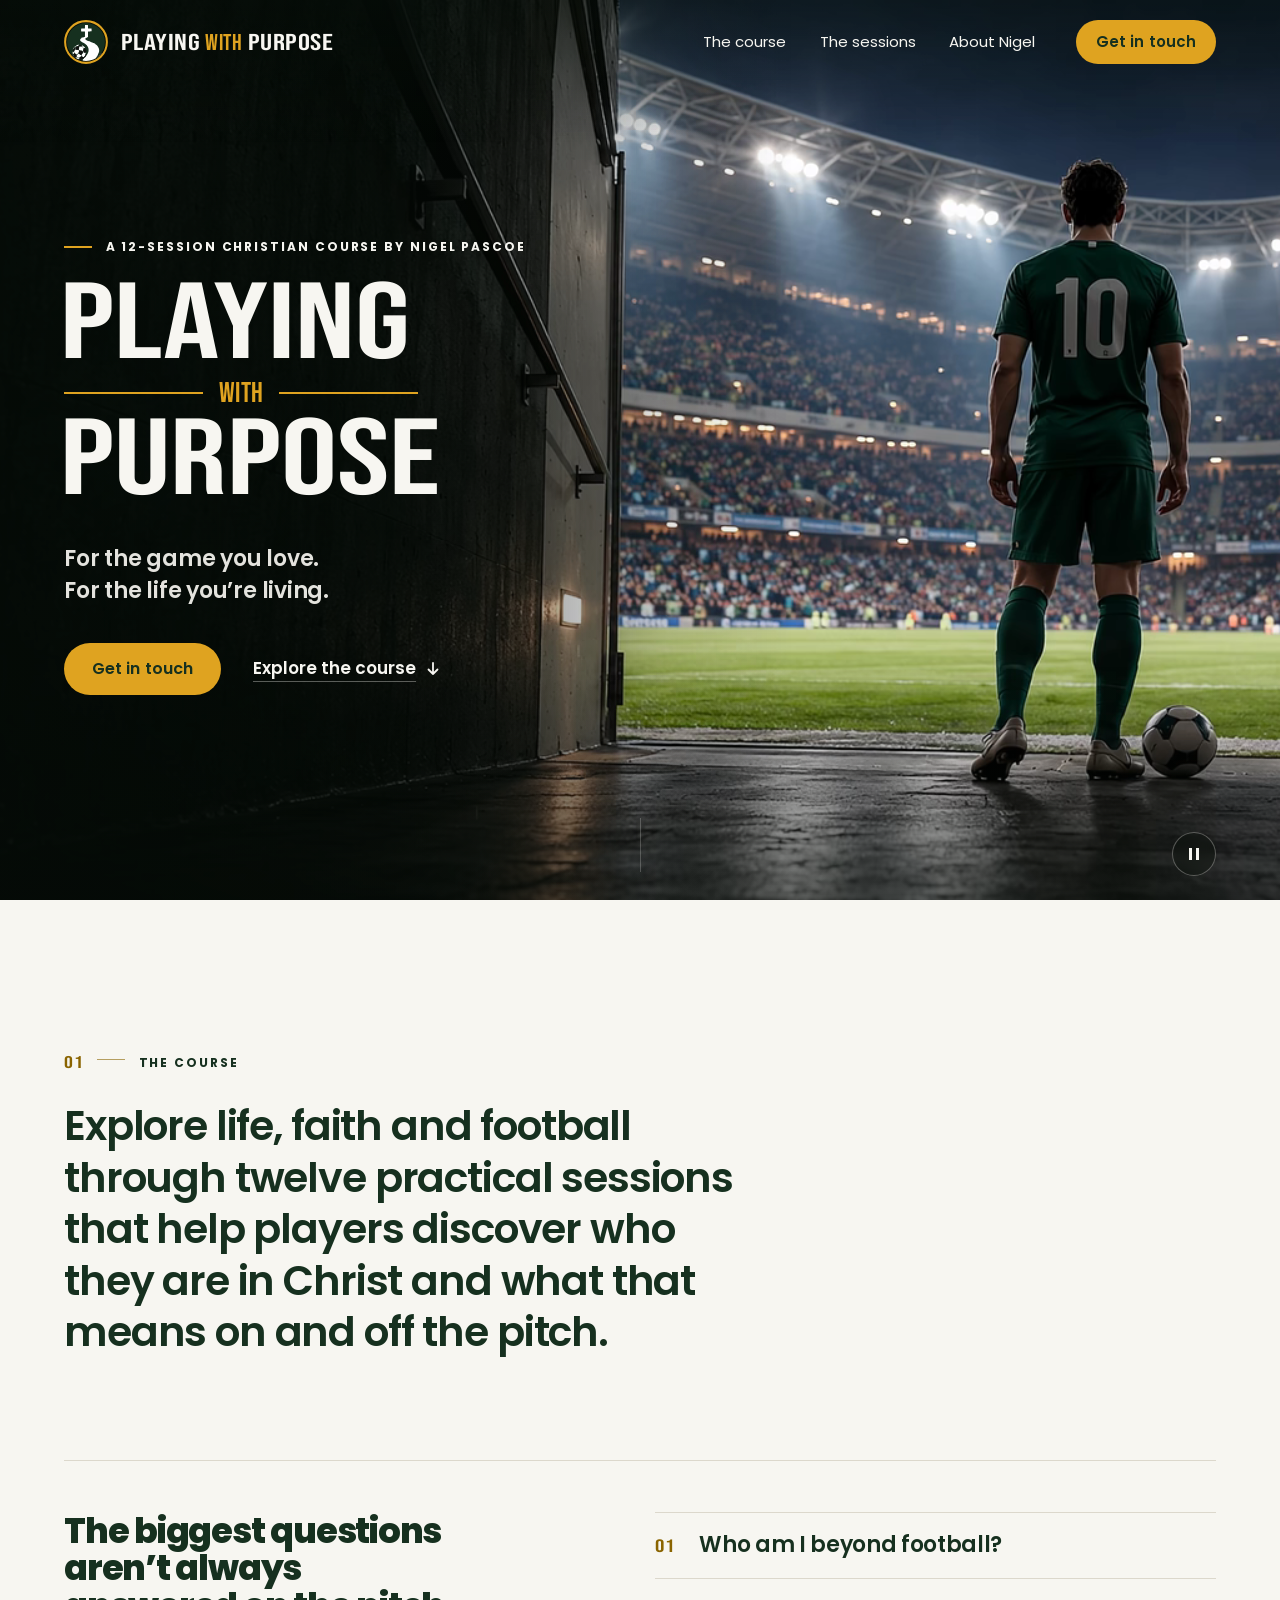
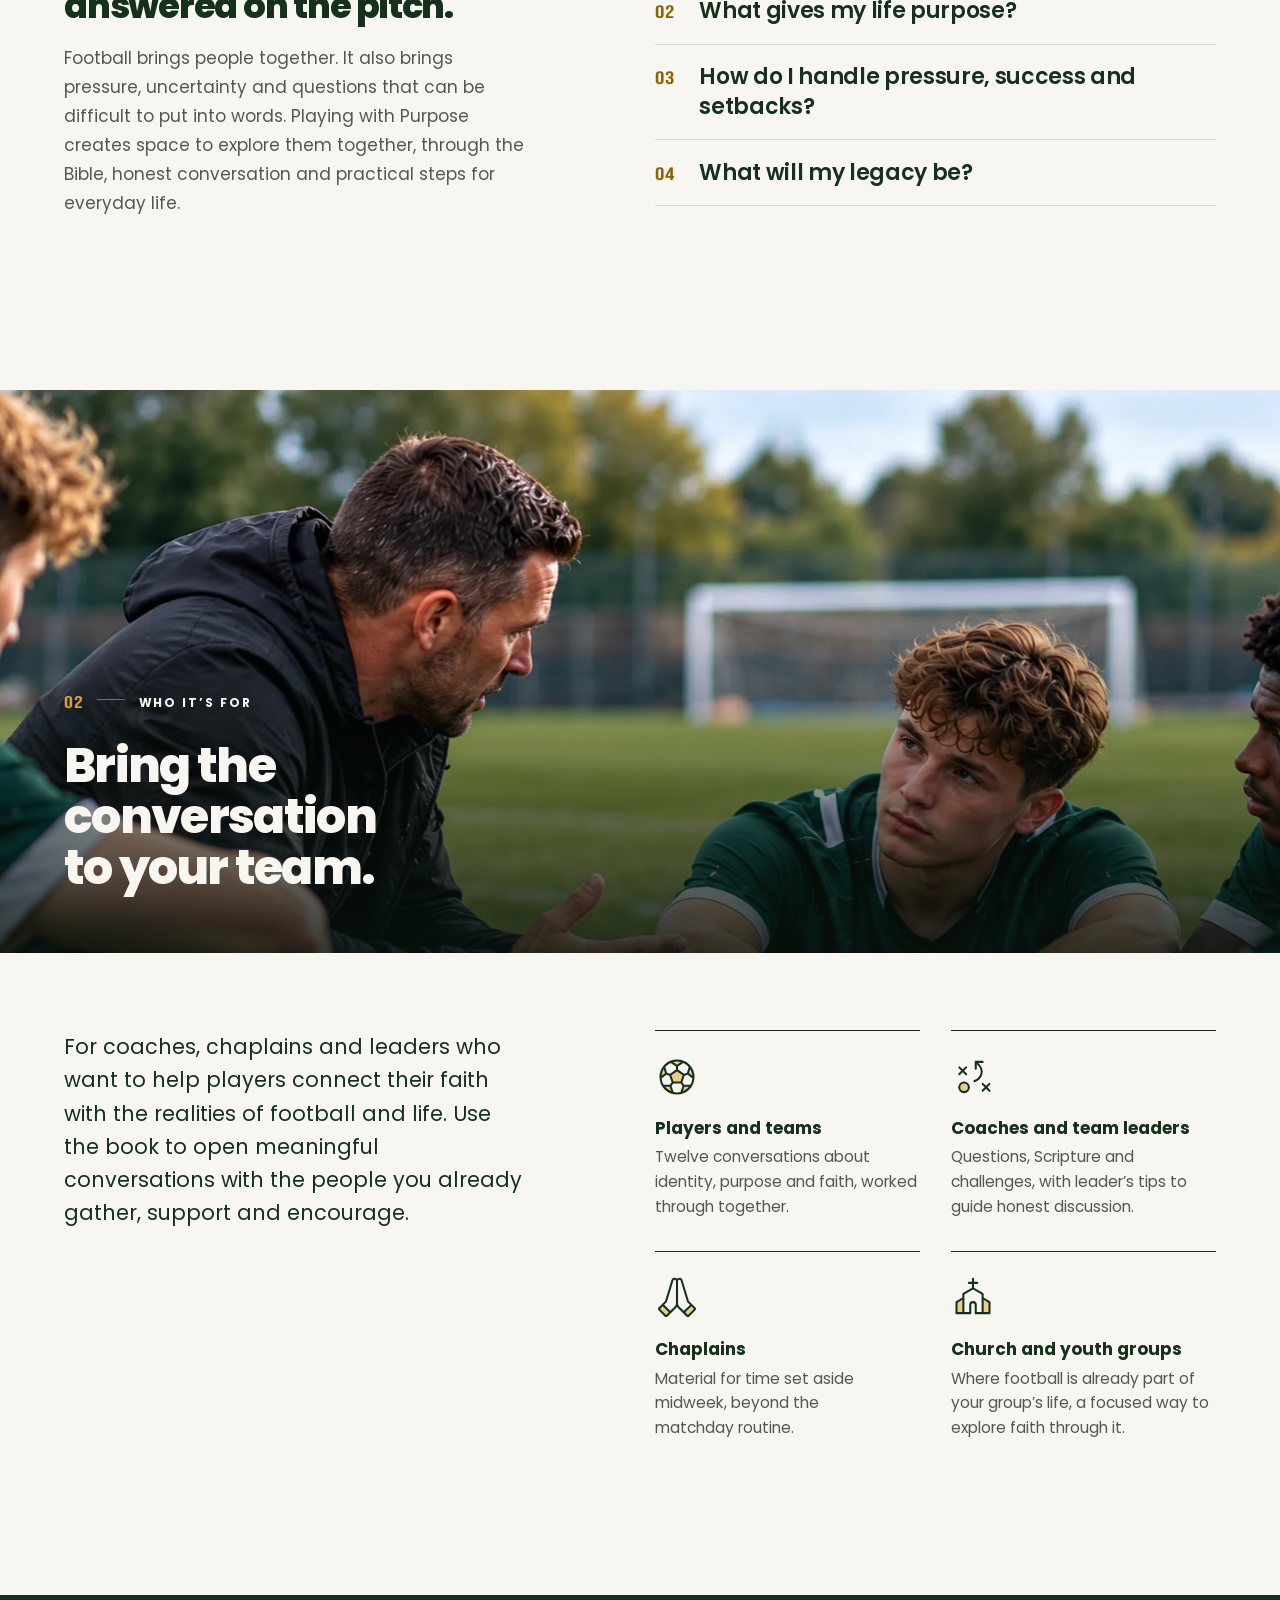
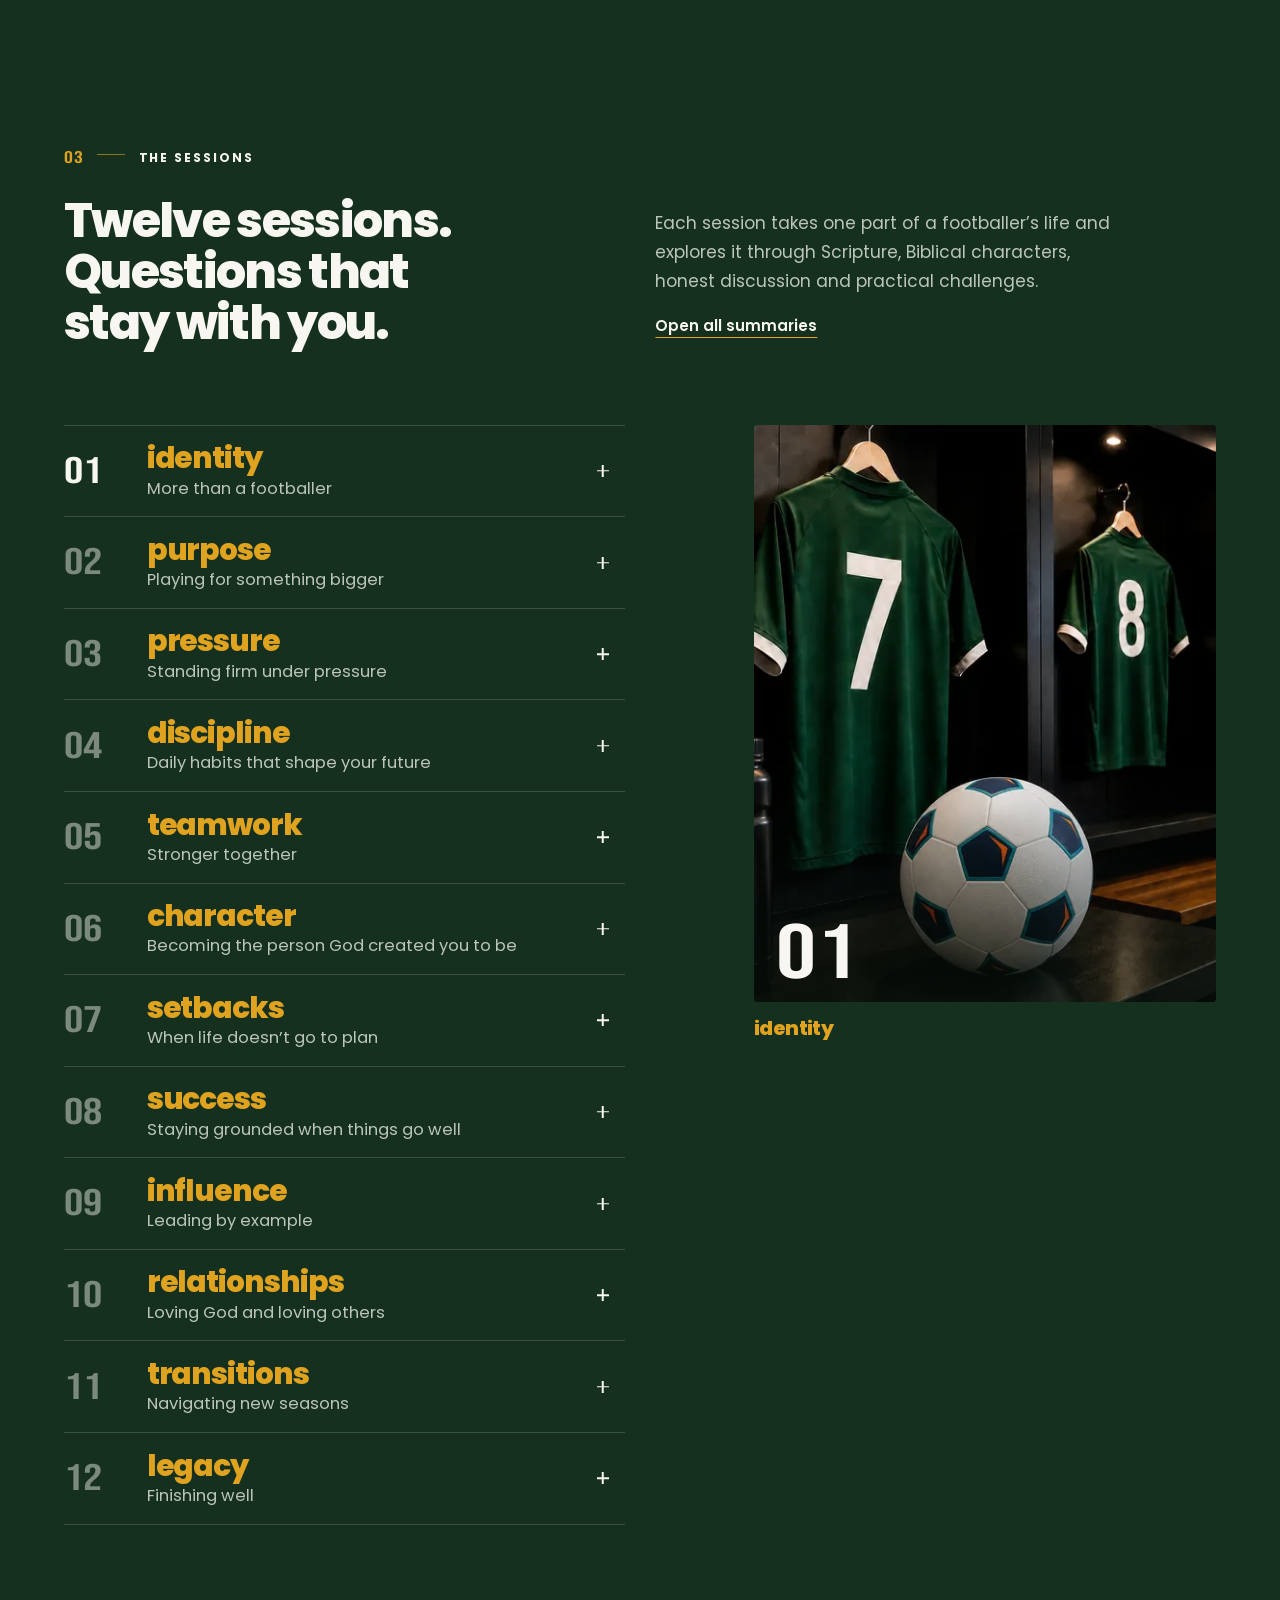
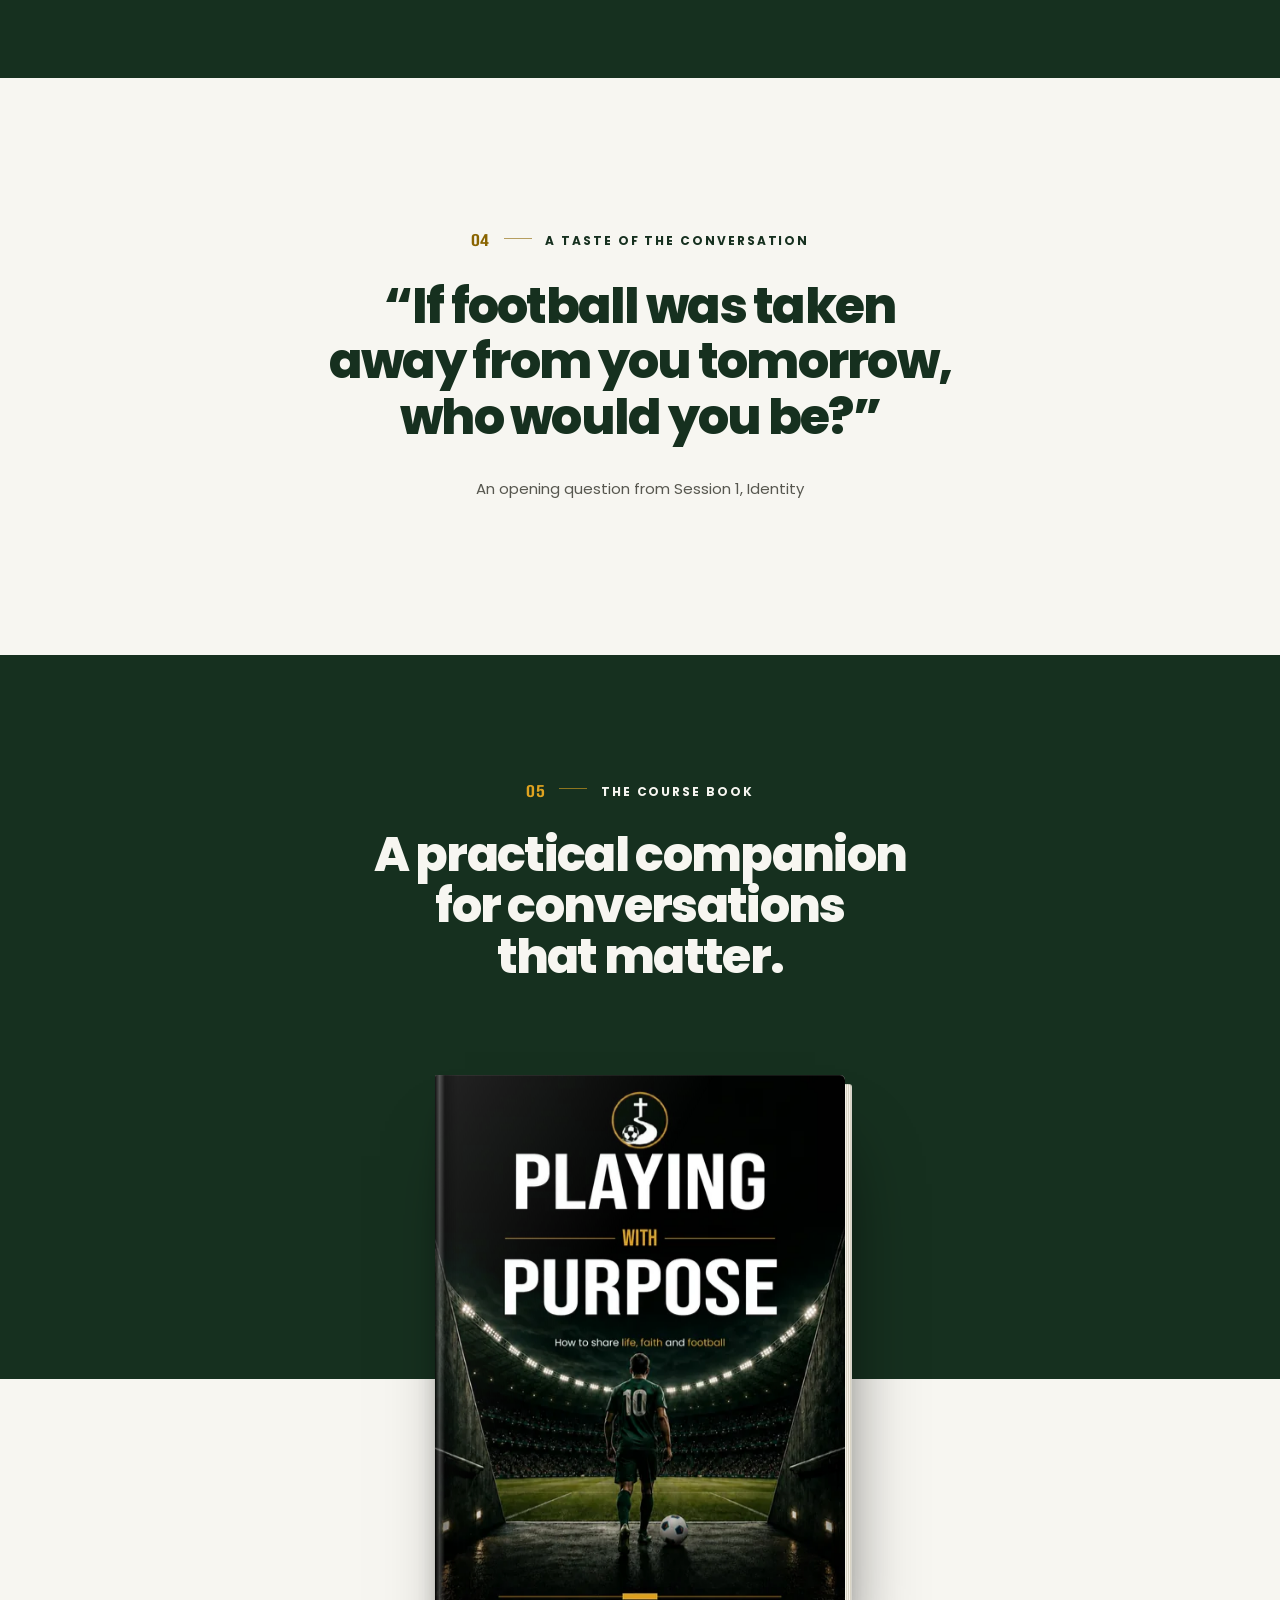
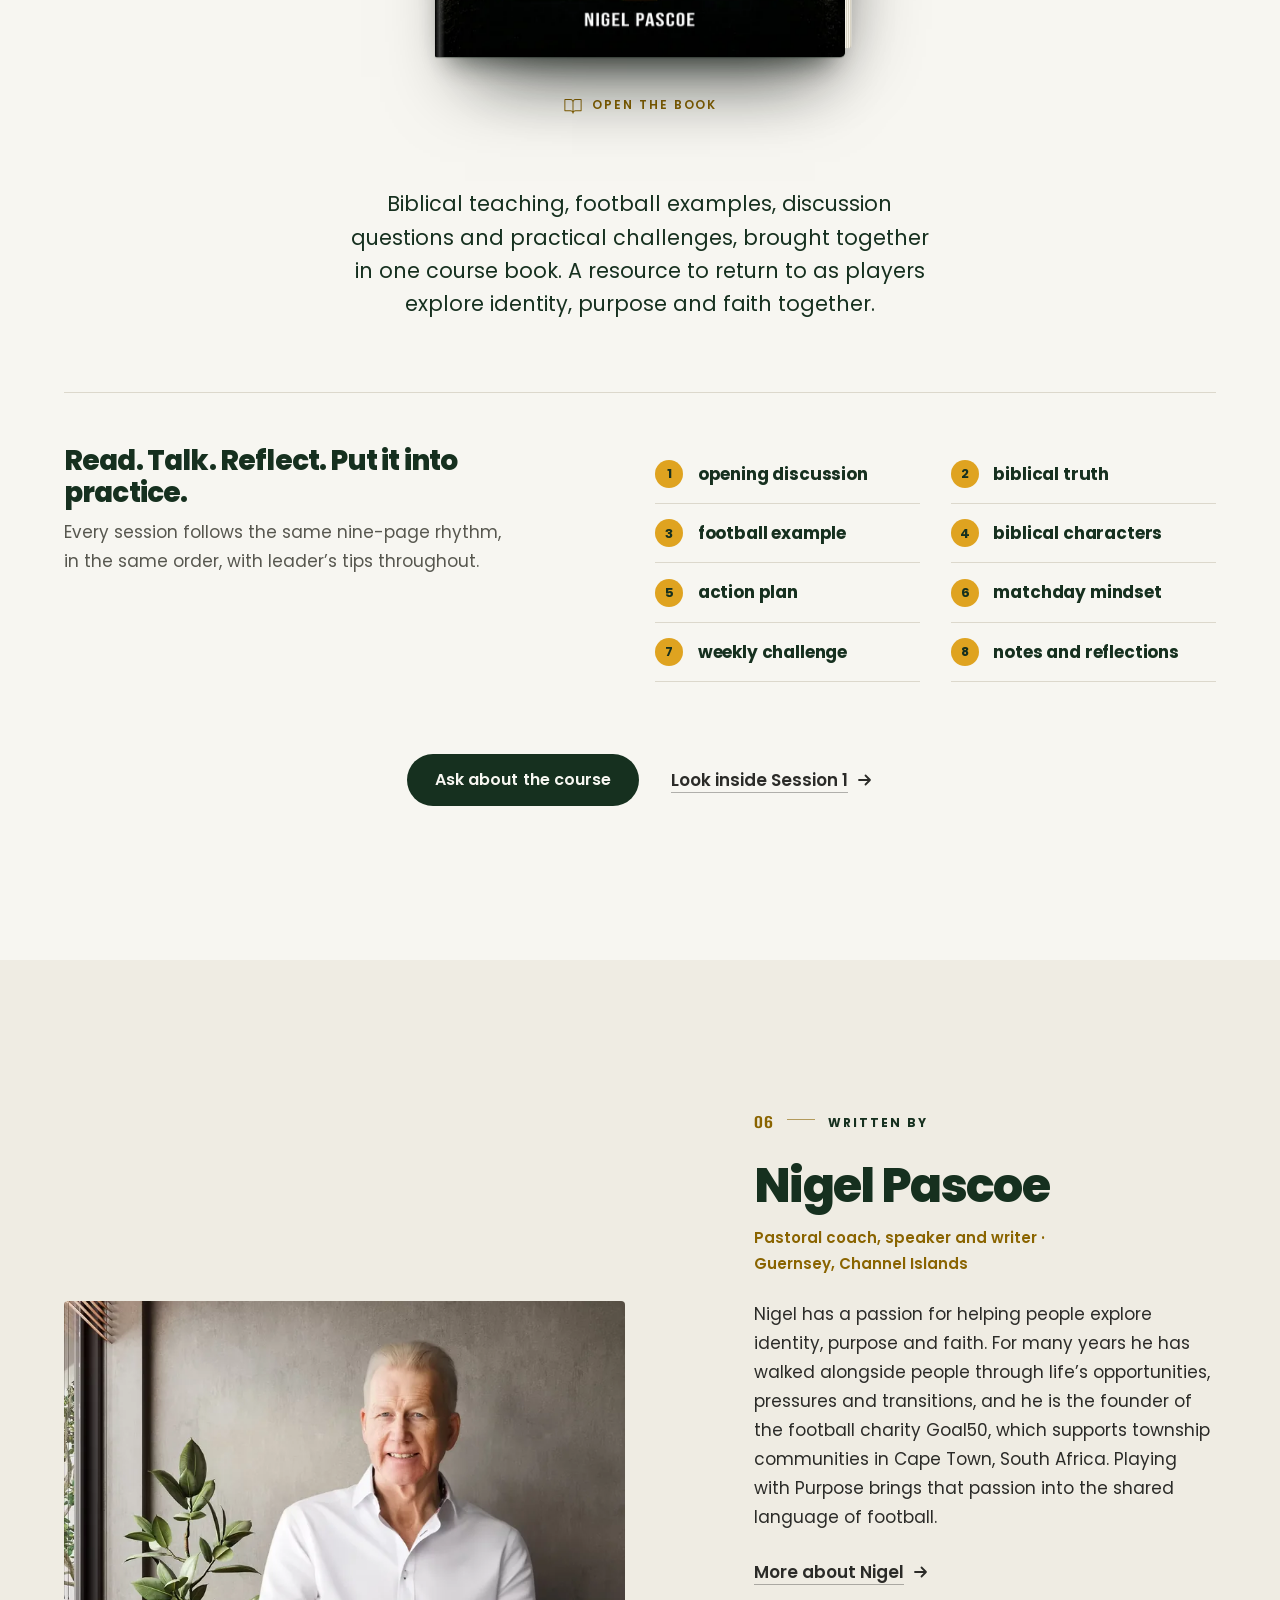
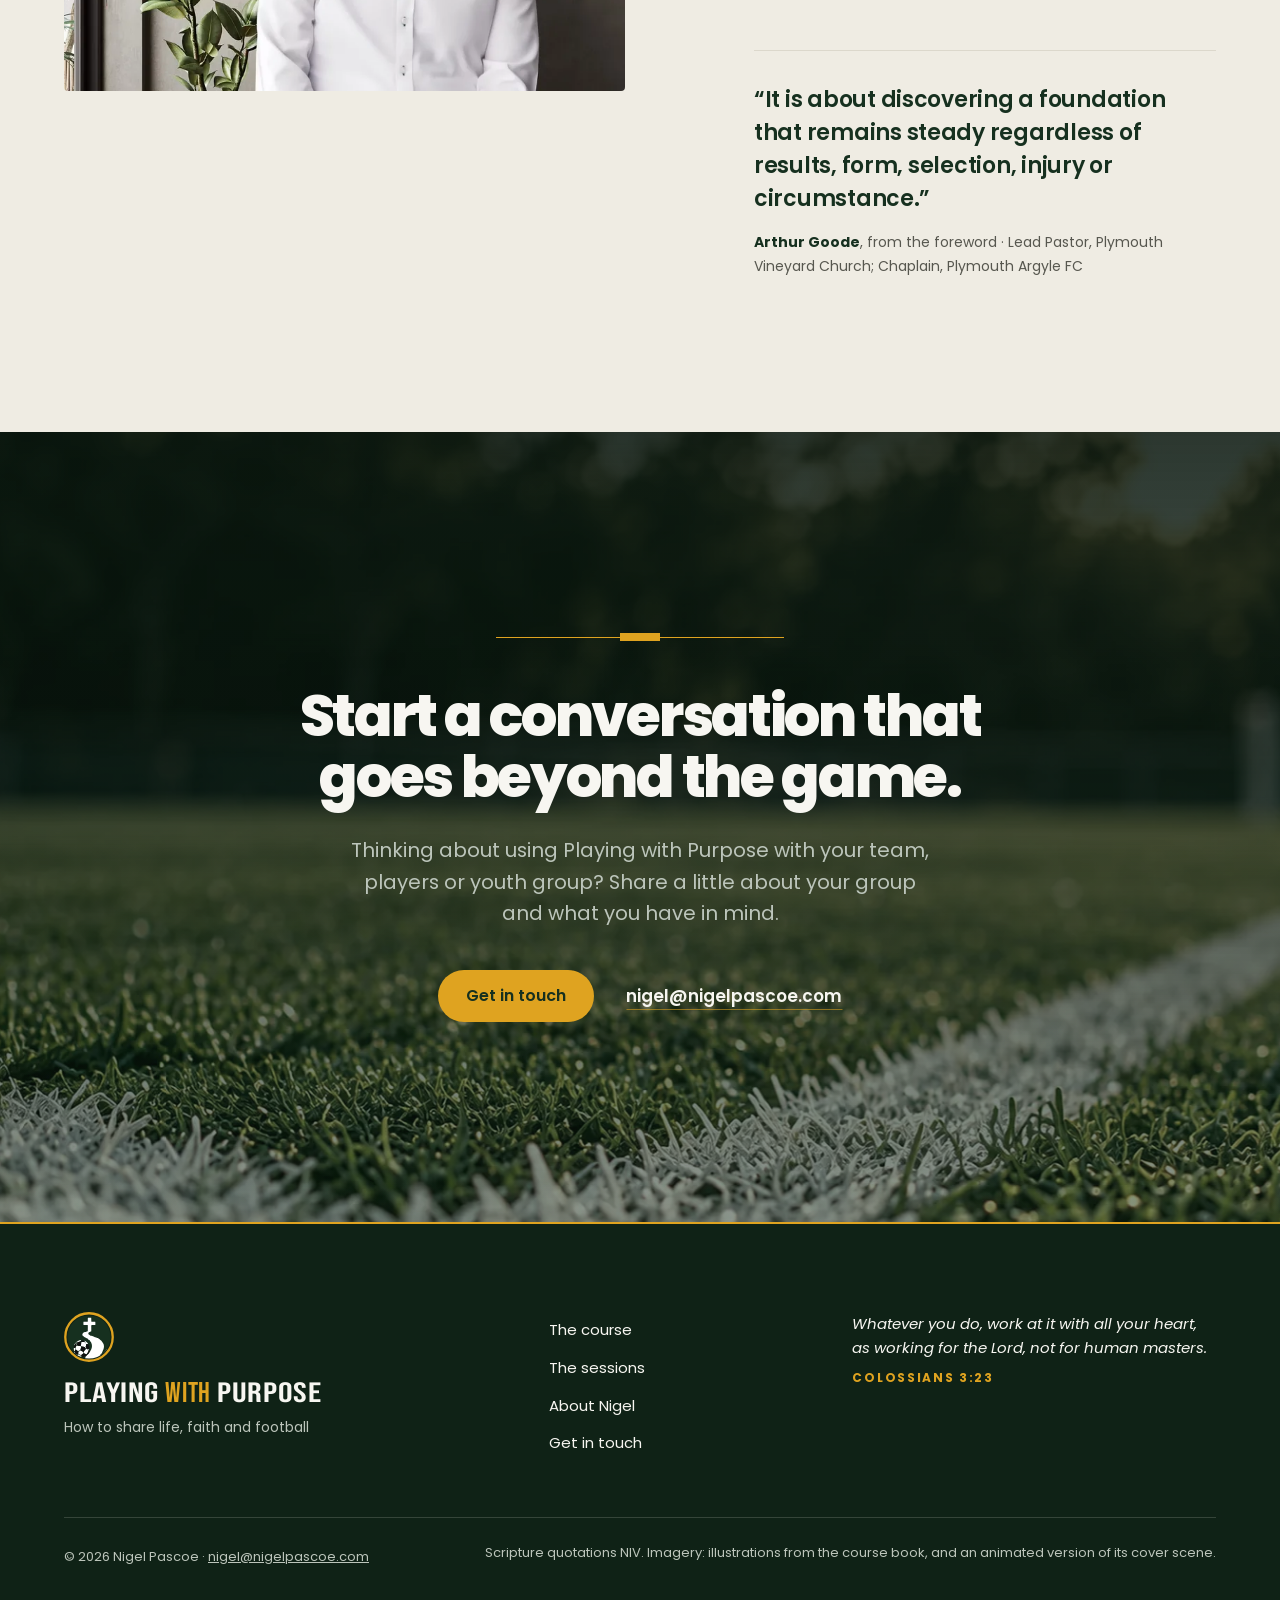
==== commit 20b01545: "amends" ====
--- a/index.html
+++ b/index.html
@@ -15,7 +15,7 @@
   <meta property="og:title" content="Playing with Purpose · Life, faith and football">
   <meta property="og:description" content="A twelve-session Christian course for footballers by Nigel Pascoe. Get in touch about using it with your team or group.">
   <meta property="og:url" content="https://playingwithpurpose.uk/">
-  <meta property="og:image" content="https://playingwithpurpose.uk/assets/img/social-card.jpg">
+  <meta property="og:image" content="https://playingwithpurpose.uk/assets/img/social-card.jpg?v=2">
   <meta property="og:image:width" content="1200">
   <meta property="og:image:height" content="630">
   <meta property="og:image:alt" content="Playing with Purpose, a 12-session Christian course by Nigel Pascoe, shown beside the course book cover.">
@@ -37,7 +37,7 @@
   <link rel="stylesheet" href="assets/css/site.css?v=13">
   <script>document.documentElement.classList.add('js')</script>
   <script src="assets/js/vendor/lenis.min.js?v=1.3.26" defer></script>
-  <script src="assets/js/site.js?v=7" defer></script>
+  <script src="assets/js/site.js?v=8" defer></script>
 </head>
 <body class="page-home">
   <a class="skip-link" href="#main">Skip to content</a>
@@ -465,8 +465,8 @@
               <span class="book3d__cover" data-book-cover>
                 <span class="book3d__face book3d__face--front">
                   <picture>
-                    <source type="image/webp" srcset="assets/img/book-cover-480.webp 480w, assets/img/book-cover-760.webp 760w, assets/img/book-cover-1056.webp 1056w" sizes="(min-width: 1440px) 460px, (min-width: 768px) 32vw, 68vw">
-                    <img src="assets/img/book-cover-760.jpg" srcset="assets/img/book-cover-480.jpg 480w, assets/img/book-cover-760.jpg 760w, assets/img/book-cover-1056.jpg 1056w" sizes="(min-width: 1440px) 460px, (min-width: 768px) 32vw, 68vw" width="1056" height="1500" alt="The Playing with Purpose course book by Nigel Pascoe." loading="lazy" decoding="async">
+                    <source type="image/webp" srcset="assets/img/book-cover-480.webp?v=2 480w, assets/img/book-cover-760.webp?v=2 760w, assets/img/book-cover-1056.webp?v=2 1056w" sizes="(min-width: 1440px) 460px, (min-width: 768px) 32vw, 68vw">
+                    <img src="assets/img/book-cover-760.jpg?v=2" srcset="assets/img/book-cover-480.jpg?v=2 480w, assets/img/book-cover-760.jpg?v=2 760w, assets/img/book-cover-1056.jpg?v=2 1056w" sizes="(min-width: 1440px) 460px, (min-width: 768px) 32vw, 68vw" width="1056" height="1500" alt="The Playing with Purpose course book by Nigel Pascoe." loading="lazy" decoding="async">
                   </picture>
                 </span>
                 <span class="book3d__face book3d__face--back"></span>
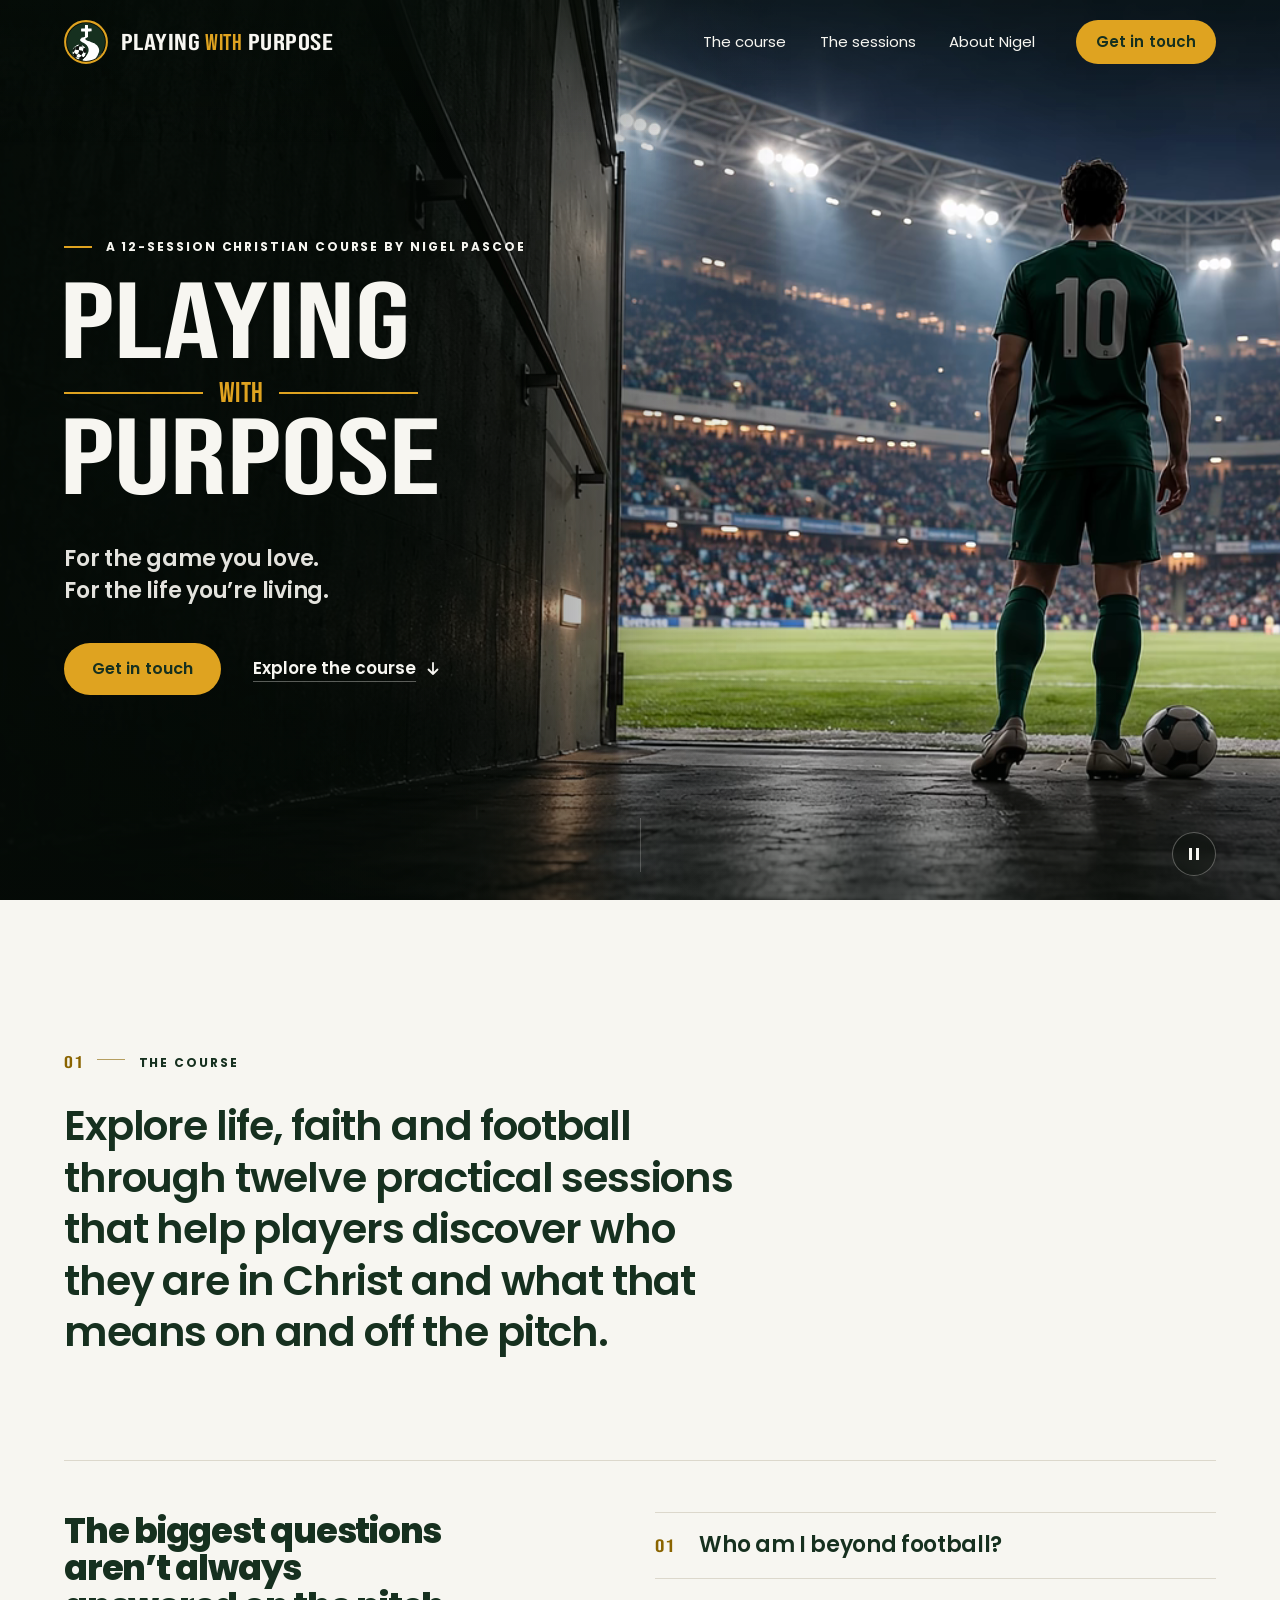
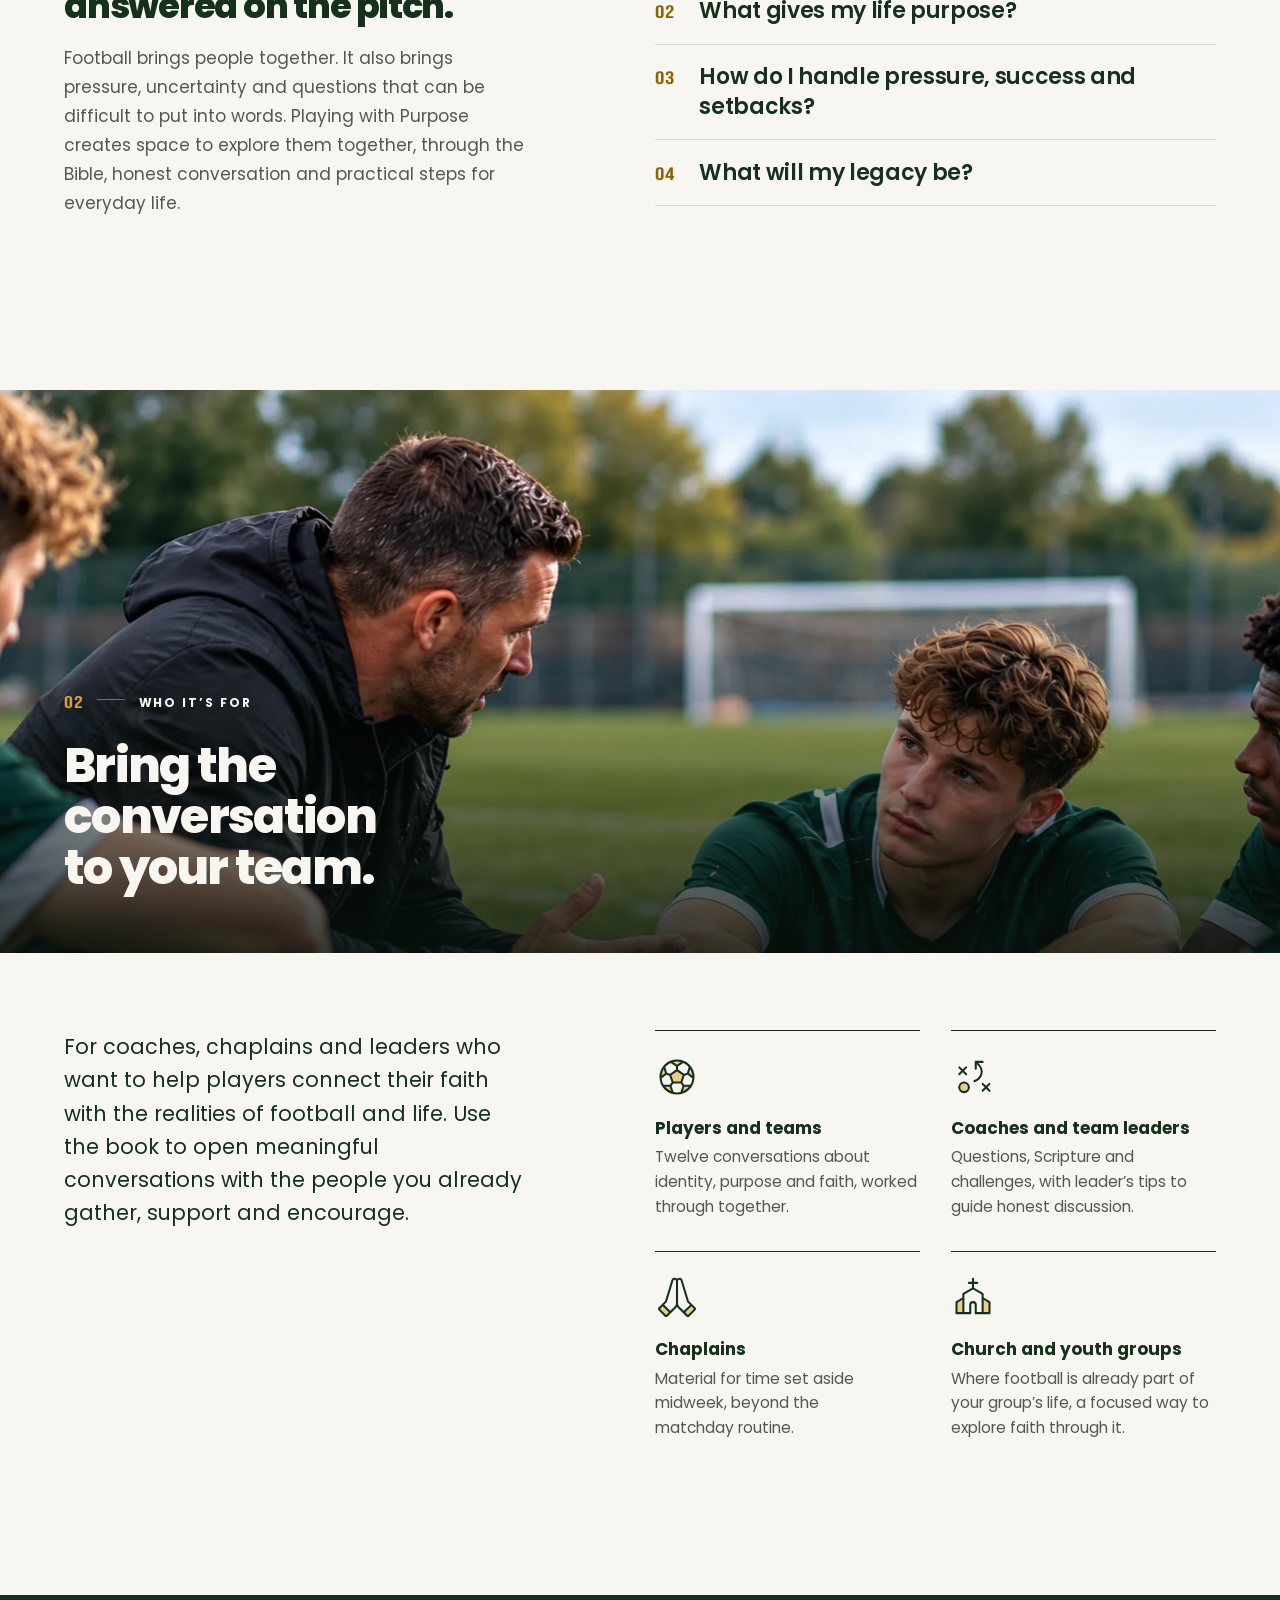
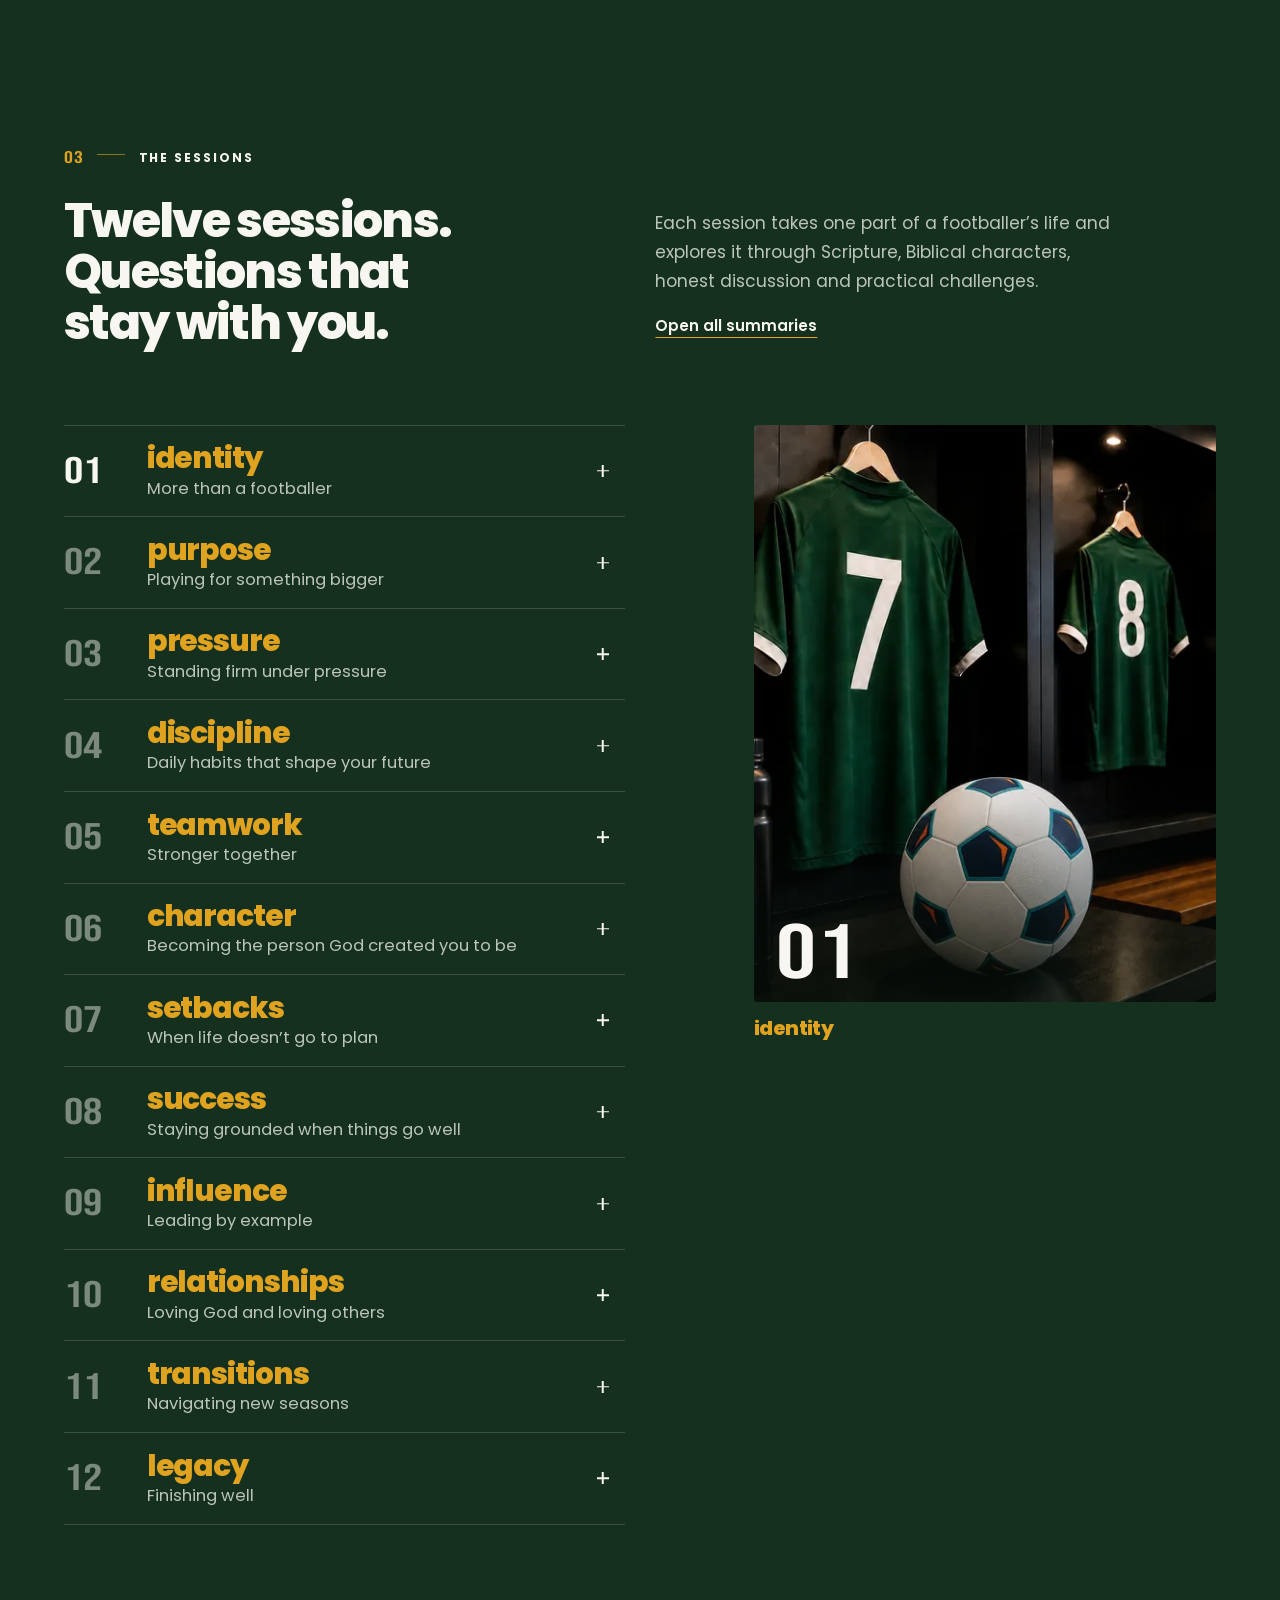
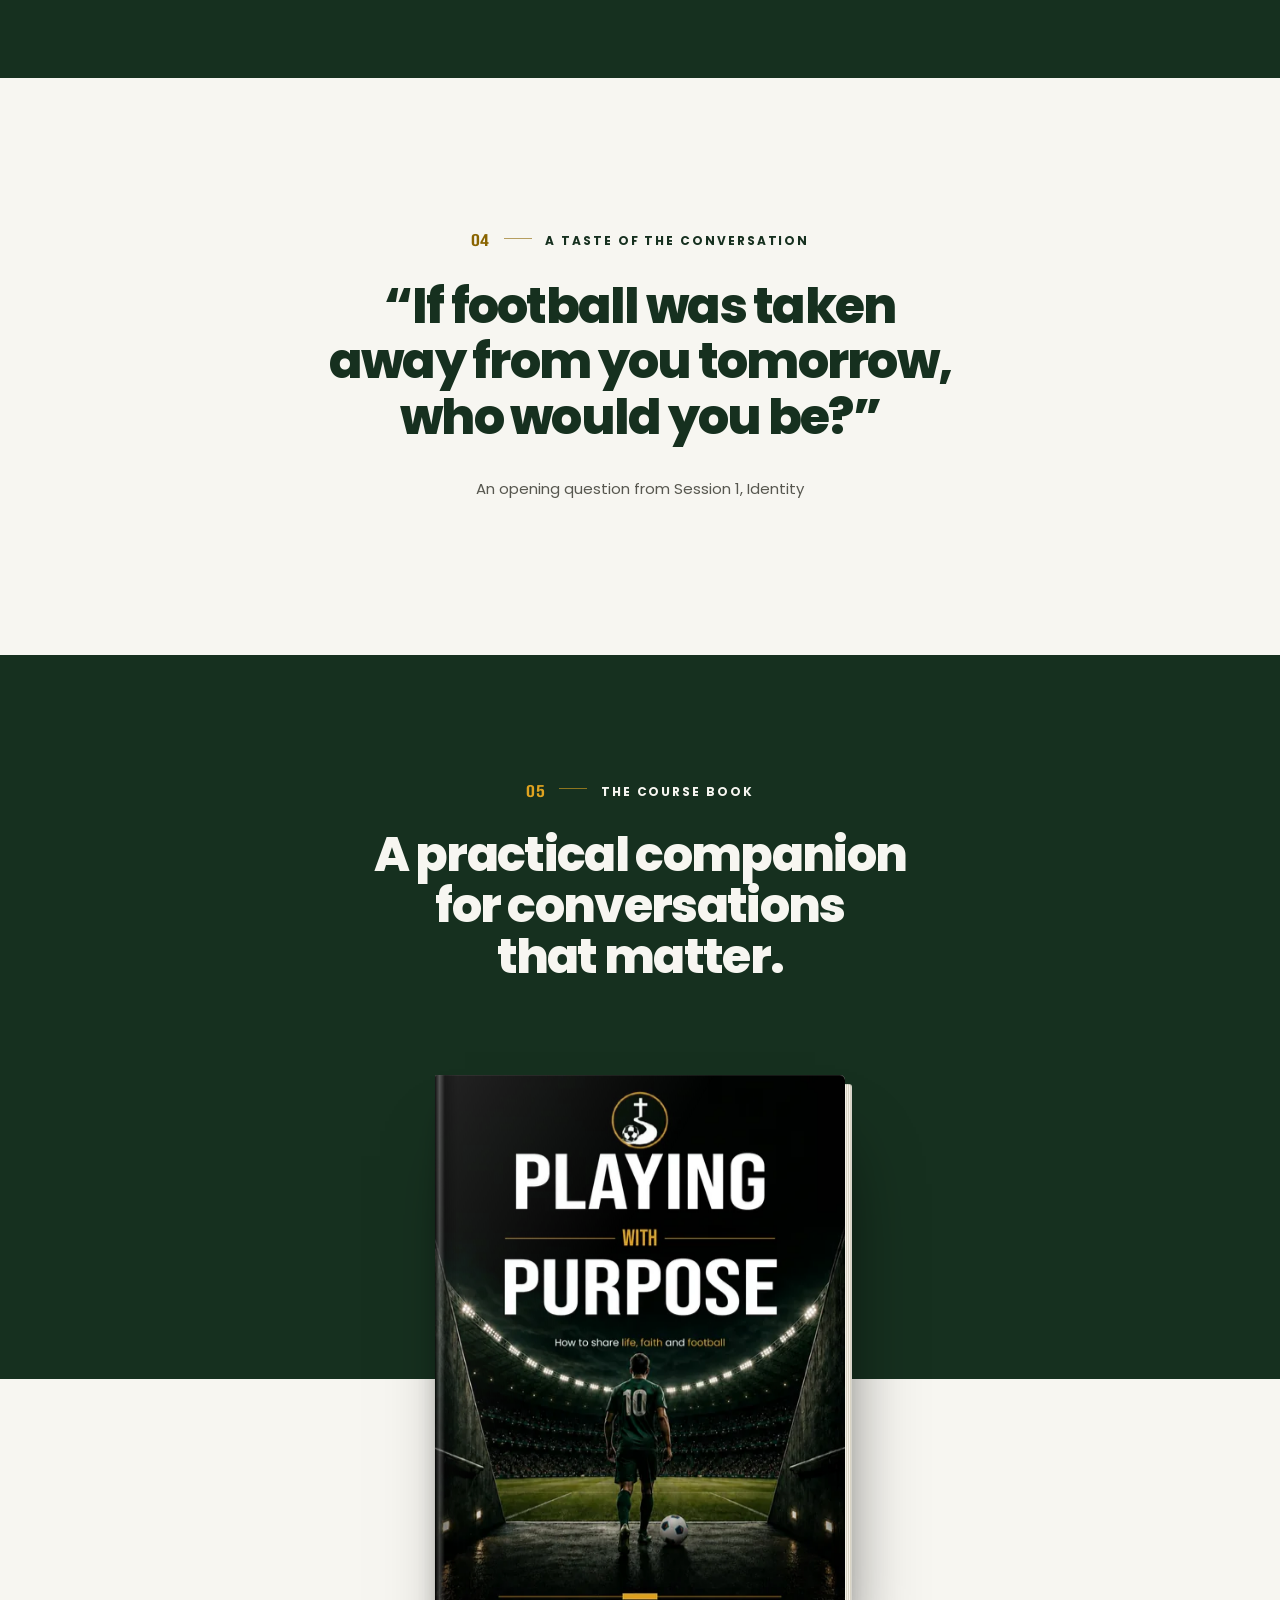
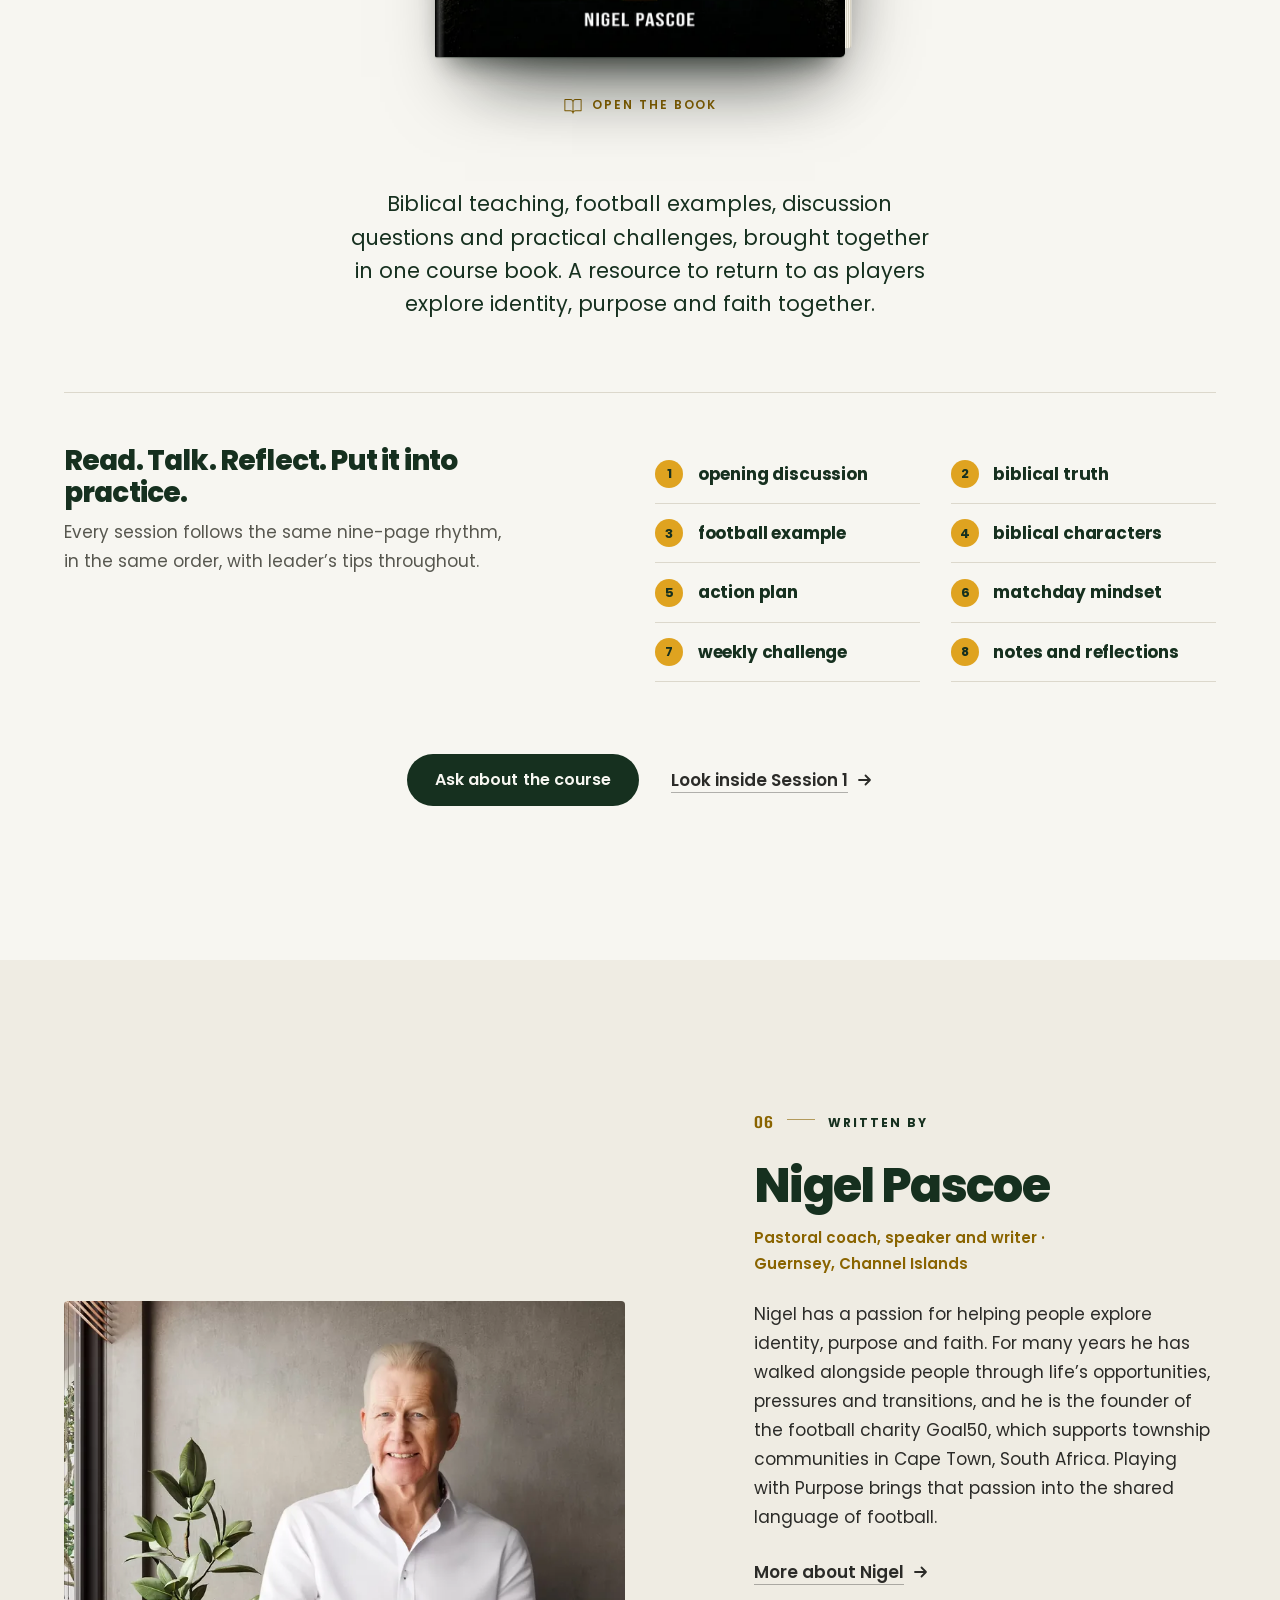
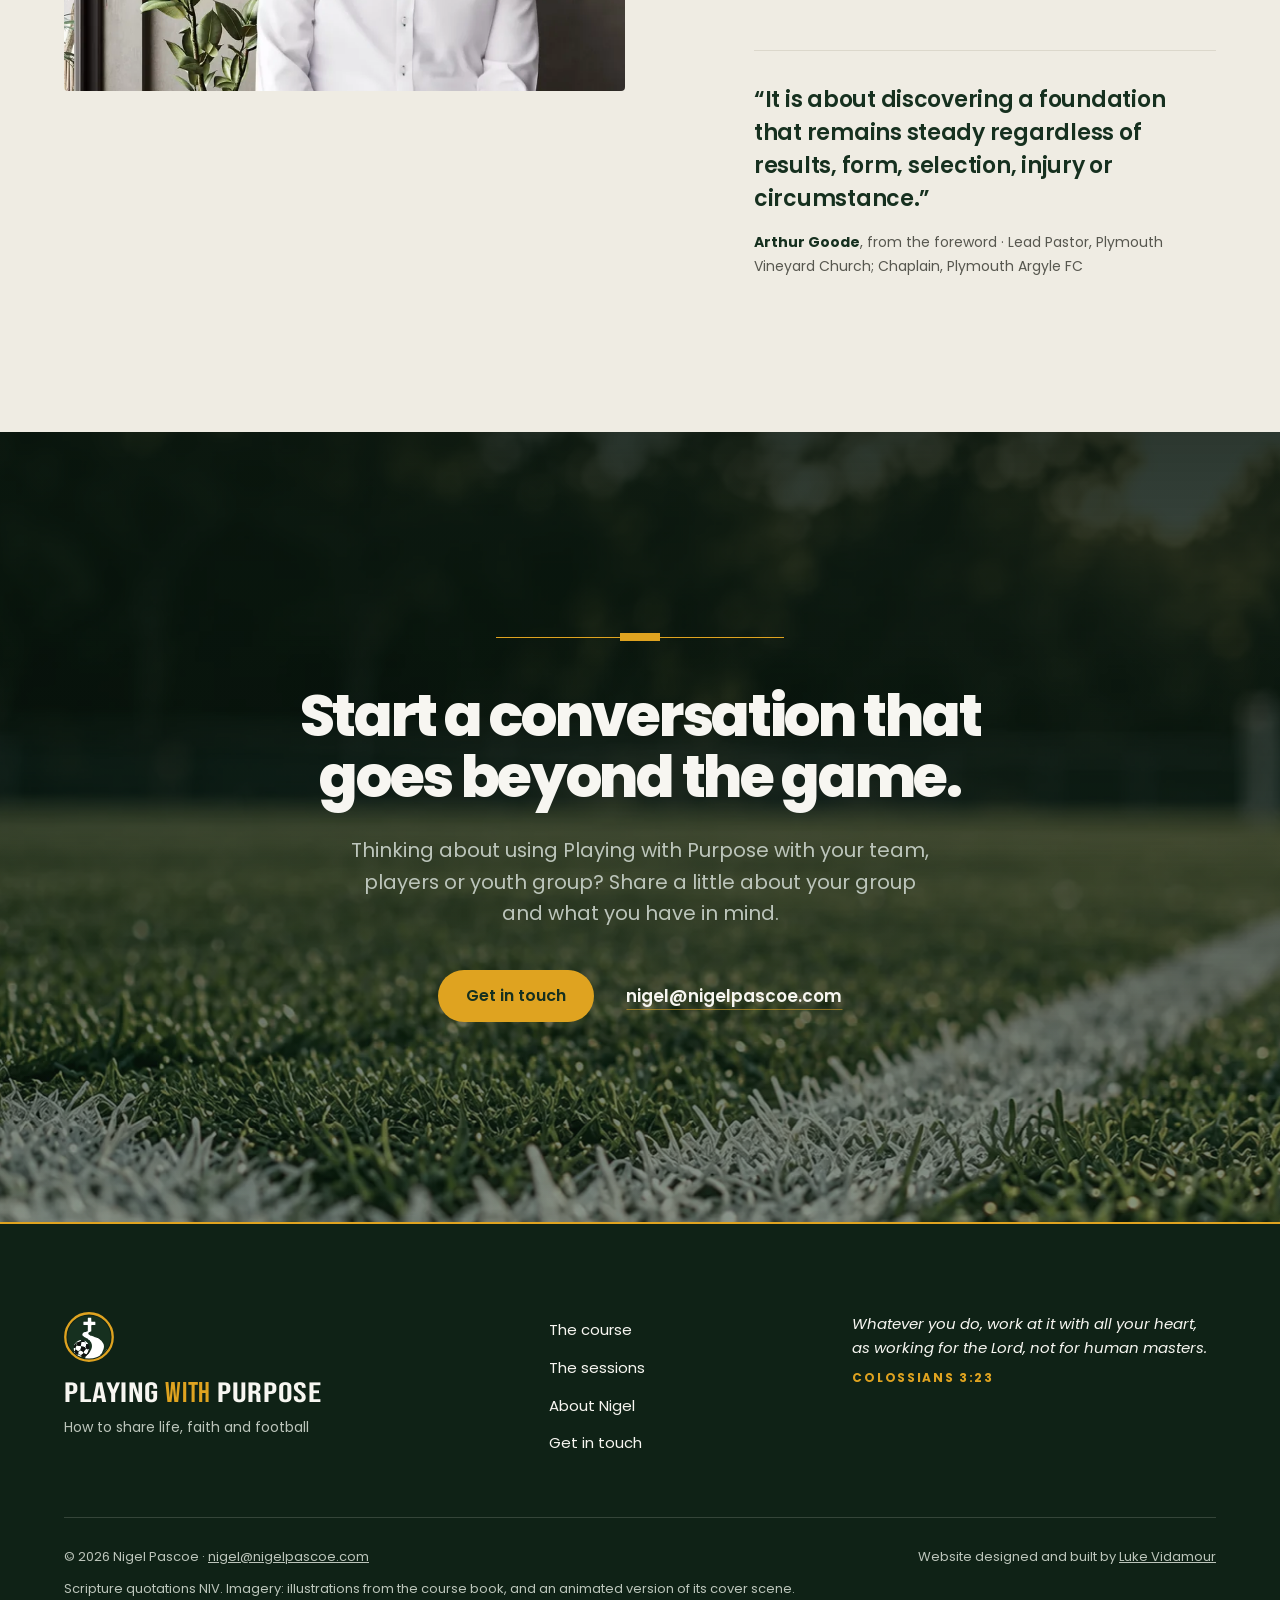
==== commit 259f0b74: "amends" ====
--- a/index.html
+++ b/index.html
@@ -34,7 +34,7 @@
   <link rel="preload" as="image" type="image/webp" href="assets/img/hero-video-poster-1600.webp" imagesrcset="assets/img/hero-video-poster-960.webp 960w, assets/img/hero-video-poster-1600.webp 1600w, assets/img/hero-video-poster-1920.webp 1920w" imagesizes="100vw" media="(min-width: 768px) and (orientation: landscape)" fetchpriority="high">
   <link rel="preload" as="image" type="image/webp" href="assets/img/hero-banner-1600.webp" imagesrcset="assets/img/hero-banner-960.webp 960w, assets/img/hero-banner-1600.webp 1600w, assets/img/hero-banner-2400.webp 2400w" imagesizes="100vw" media="(min-width: 1200px) and (orientation: portrait)" fetchpriority="high">
   <link rel="preload" as="image" type="image/webp" href="assets/img/hero-cover-portrait-1054.webp" imagesrcset="assets/img/hero-cover-portrait-640.webp 640w, assets/img/hero-cover-portrait-1054.webp 1054w" imagesizes="100vw" media="(max-width: 767.98px), (orientation: portrait) and (max-width: 1199.98px)" fetchpriority="high">
-  <link rel="stylesheet" href="assets/css/site.css?v=13">
+  <link rel="stylesheet" href="assets/css/site.css?v=14">
   <script>document.documentElement.classList.add('js')</script>
   <script src="assets/js/vendor/lenis.min.js?v=1.3.26" defer></script>
   <script src="assets/js/site.js?v=8" defer></script>
@@ -569,6 +569,7 @@
     <div class="wrap site-footer__legal">
       <p>© 2026 Nigel Pascoe · <a href="mailto:nigel@nigelpascoe.com">nigel@nigelpascoe.com</a></p>
       <p>Scripture quotations NIV. Imagery: illustrations from the course book, and an animated version of its cover scene.</p>
+      <p class="site-footer__credit">Website designed and built by <a href="mailto:luke@pottingshed.com">Luke Vidamour</a></p>
     </div>
   </footer>
 
--- a/assets/css/site.css
+++ b/assets/css/site.css
@@ -620,6 +620,13 @@
 .site-footer__verse figcaption { margin-top: .6rem; font: 700 .75rem/1.3 var(--font-sans); letter-spacing: .14em; text-transform: uppercase; color: var(--gold); }
 .site-footer__legal { display: flex; flex-wrap: wrap; justify-content: space-between; gap: .4rem 2rem; margin-top: 3.5rem; padding-top: 1.5rem; border-top: 1px solid var(--on-dark-rule); font-size: .8125rem; color: var(--on-dark-soft); }
 .site-footer__legal p { margin: 0; }
+/* Wide screens: copyright left, credit right, the small-print note beneath. Phones simply stack, credit last. */
+@media (min-width: 900px) {
+  .site-footer__legal { display: grid; grid-template-columns: 1fr auto; grid-template-areas: "copy credit" "note note"; align-items: baseline; }
+  .site-footer__legal > p:first-child { grid-area: copy; }
+  .site-footer__legal > p:nth-child(2) { grid-area: note; }
+  .site-footer__credit { grid-area: credit; text-align: right; }
+}
 .site-footer__legal a { display: inline-block; padding-block: .25rem; color: var(--on-dark-soft); }
 @media (min-width: 900px) { .site-footer__grid { grid-template-columns: minmax(0, 5fr) minmax(0, 3fr) minmax(0, 4fr); column-gap: var(--gutter); } }
 
